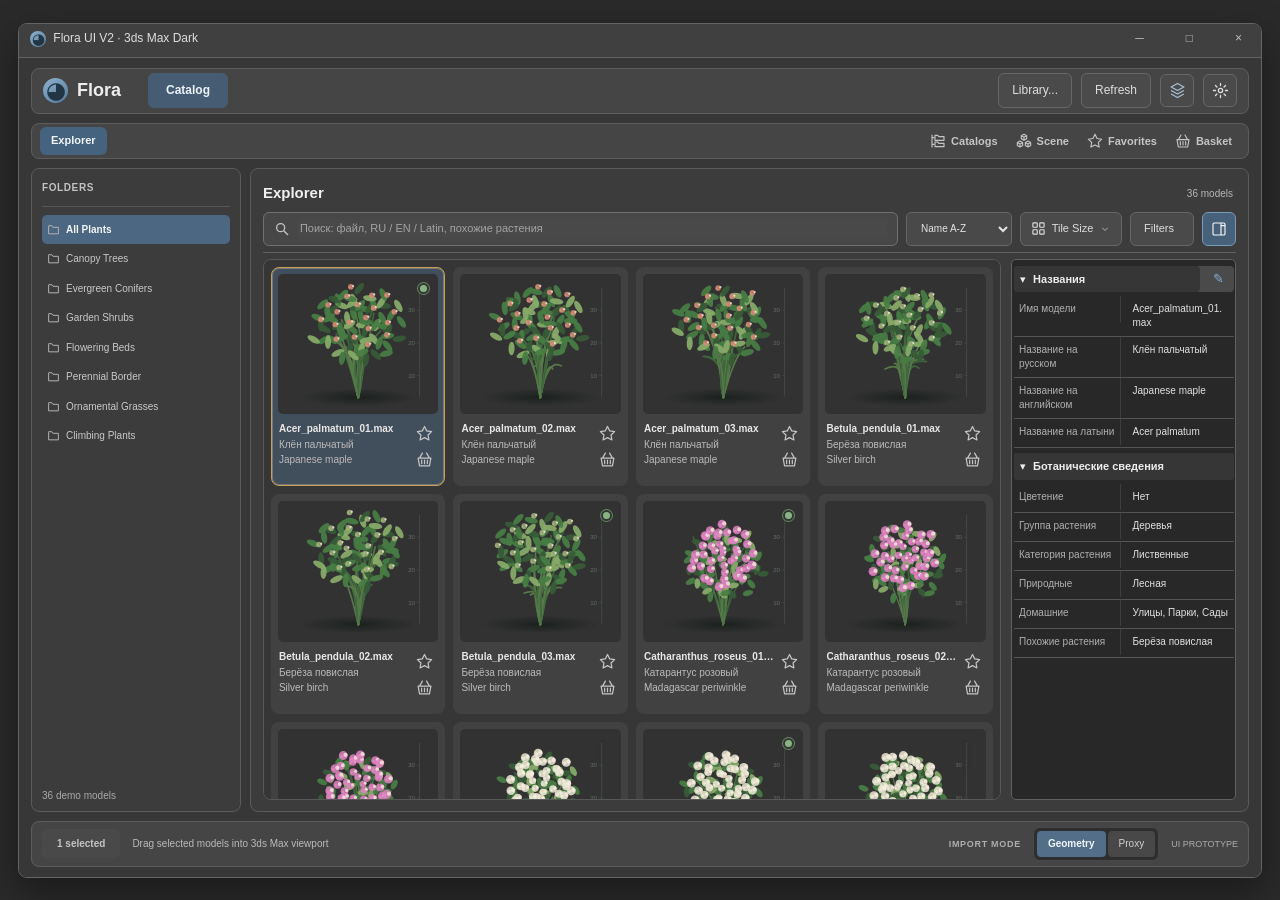
==== flora-ui-max/index.html @ 89c6f870 "fix(ui): publish 3ds Max Dark under cache-safe standalone URL and redirect Warm Gray" ====
<!doctype html>
<html lang="ru">
<head>
  <meta charset="utf-8">
  <meta name="viewport" content="width=device-width, initial-scale=1">
  <title>Flora UI - 3ds Max Dark Theme</title>
  <meta name="description" content="Flora UI 3ds Max inspired dark graphite user interface prototype">
  <style>:root{font-family:Inter,"Segoe UI",Arial,sans-serif;font-synthesis:none;color-scheme:dark;color:#dddddd;background:#2d2d2d;font-size:12px;--bg:#282828;--surface:#2d2d2d;--surface2:#313131;--surface3:#373737;--border:#474747;--border2:#5a5a5a;--text:#e5e5e5;--muted:#a6a6a6;--muted2:#818181;--green:#bababa;--selected:#4d4d4d;--hover:#3c3c3c;--red:#9d9d9d;--amber:#bdbdbd}
*{box-sizing:border-box}html,body{margin:0;min-height:100%;}button,input,select{font:inherit}button{cursor:pointer}button:focus-visible,input:focus-visible,select:focus-visible,a:focus-visible{outline:2px solid #bababa;outline-offset:2px}a{color:inherit;text-decoration:none}[hidden]{display:none!important}
.stage{min-height:100vh;display:flex;align-items:center;justify-content:center;padding:18px;background:#2e2e2e}.desktop-window{width:min(100%,1475px);height:min(93vh,940px);min-height:725px;border:1px solid #414141;border-radius:9px;background:#272727;display:flex;flex-direction:column;overflow:hidden;box-shadow:0 22px 55px #0008}.os-bar{flex:0 0 34px;background:#2f2f2f;padding:7px 11px;color:#e1e1e1;border-bottom:1px solid #3a3a3a;font-size:12px}.logo{height:25px;width:25px;flex:0 0 25px;border-radius:50%;display:grid;place-items:center;background:linear-gradient(150deg,#c8c8c8,#929292);color:#393939;font-weight:900;font-size:23px;line-height:1}.logo-mini{display:inline-grid;width:16px;height:16px;font-size:15px;vertical-align:middle;margin-right:4px}.os-actions{float:right;letter-spacing:8px;color:#d3d3d3}
.application{flex:1;min-height:0;padding:10px 12px;display:flex;flex-direction:column;gap:9px}.top-header,.catalog-nav,.statusbar{border:1px solid var(--border);border-radius:8px;background:#2d2d2d;display:flex;align-items:center}.top-header{height:46px;flex:0 0 46px;padding:6px 11px;gap:9px}.brand-title{font-size:18px;color:#efefef;font-weight:700}.workspace-nav{display:flex;align-items:center;gap:4px;margin-left:18px}.workspace-tab{border:1px solid transparent;color:#a0a0a0;padding:8px 17px;border-radius:6px;background:transparent;font-weight:600}.workspace-tab.active{background:#363636;color:#c2c2c2}.workspace-tab:hover{background:#3e3e3e}.future-dot{display:inline-block;height:5px;width:5px;border-radius:50%;background:#a2a2a2;vertical-align:middle;margin-left:4px}.fill{flex:1}.toolbar-button{border:1px solid var(--border);border-radius:6px;background:#2f2f2f;color:#c1c1c1;padding:8px 13px;display:inline-flex;align-items:center;justify-content:center;gap:6px;white-space:nowrap}.toolbar-button:hover{background:#3c3c3c;color:#e3e3e3}.icon-button{width:34px;height:33px;padding:6px}.manager-link{color:#c3c3c3}.toolbar-button.active{background:#3f3f3f;color:#c6c6c6}.app-version{font-size:10px;color:#8e8e8e;white-space:nowrap;margin-left:2px}
.workspace-container{display:flex;flex:1;flex-direction:column;min-height:0;gap:9px}.catalog-nav{flex:0 0 40px;padding:4px 8px;gap:6px}.catalog-tabs{display:flex;align-items:center;gap:4px;overflow-x:auto}.catalog-tab{border:0;background:transparent;color:#bdbdbd;padding:9px 15px;border-radius:6px;white-space:nowrap}.catalog-tab.active{background:#4d4d4d;color:#d7d7d7;font-weight:700}.catalog-tab:hover{background:#3d3d3d}.catalog-tab .catalog-close{margin-left:9px;color:#939393;font-size:11px}.catalog-body{display:grid;grid-template-columns:198px minmax(0,1fr);gap:9px;min-height:0;flex:1}.sidebar,.library-area{background:#282828;border:1px solid var(--border);border-radius:8px;min-height:0}.sidebar{display:flex;flex-direction:column;padding:13px 10px 10px;overflow:hidden}.sidebar-heading{font-size:10px;letter-spacing:.6px;font-weight:650;color:#b1b1b1;padding:0 0 13px;border-bottom:1px solid #3d3d3d}.sidebar-content{overflow-y:auto;flex:1;min-height:0;padding:8px 0}.sidebar-footer{font-size:10px;color:#8e8e8e;white-space:nowrap;text-overflow:ellipsis;overflow:hidden;padding-top:9px}.tree-item{background:transparent;border:0;width:100%;display:flex;align-items:center;gap:6px;text-align:left;padding:8px 5px;color:#a7a7a7;border-radius:5px;min-width:0}.tree-item .tree-name{min-width:0;overflow:hidden;white-space:nowrap;text-overflow:ellipsis;font-size:10px}.tree-item svg{flex:0 0 13px}.tree-item .twisty{color:#a2a2a2;width:9px;flex-shrink:0}.tree-item.active{background:#4b4b4b;color:#cbcbcb;font-weight:700}.tree-item:hover{background:#3a3a3a}.tree-item.child{padding-left:19px}.tree-item.category{font-size:11px}.tree-item.category.child{padding-left:21px}.sidebar-section-button{width:100%;border:1px solid #4e4e4e;background:#323232;border-radius:5px;color:#c4c4c4;padding:8px 9px;margin:7px 0;text-align:left}.sidebar-section-button:hover{background:#404040}
.library-area{min-width:0;display:flex;flex-direction:column;padding:14px 12px 11px;overflow:hidden;gap:10px}.content-heading{display:flex;align-items:center;justify-content:space-between;gap:15px}.content-heading h1{font-size:18px;color:var(--text);margin:0 0 5px;line-height:1.4}.content-heading p{font-size:10px;color:#949494;margin:0;overflow:hidden;white-space:nowrap;text-overflow:ellipsis}.content-tag{font-size:10px;border:1px solid #535353;color:#b9b9b9;background:#303030;padding:6px 10px;border-radius:5px;white-space:nowrap}
.search-toolbar{display:flex;gap:8px;align-items:center;padding-bottom:10px;border-bottom:1px solid #3d3d3d}.search-holder{background:#313131;border:1px solid #494949;border-radius:6px;display:flex;align-items:center;gap:8px;color:#878787;flex:1;padding:0 10px;min-width:0;height:36px}.search-holder input{background:transparent;border:0;outline:none;color:#dfdfdf;flex:1;width:100%;min-width:0;font-size:11px}.search-holder input::placeholder{color:#828282}select,input[type=number]{border:1px solid #484848;background:#303030;color:#cbcbcb;border-radius:5px;padding:9px 10px;font-size:11px;outline:none}.search-toolbar select{width:130px;flex-shrink:0;height:36px}.model-count{font-size:10px;color:#a1a1a1;white-space:nowrap;padding:0 3px}
.results-shell{display:grid;grid-template-columns:minmax(0,1fr) 171px;gap:10px;min-height:0;flex:1}.model-grid{min-width:0;min-height:0;overflow-y:auto;padding:1px 5px 6px 1px;display:grid;grid-template-columns:repeat(auto-fill,minmax(155px,1fr));align-content:start;grid-auto-rows:max-content;gap:8px}.model-card{display:flex;flex-direction:column;min-width:0;background:#333333;border:1px solid #484848;border-radius:8px;padding:6px;cursor:pointer;user-select:none}.model-card:hover{border-color:#838383;background:#383838}.model-card.selected{background:#404040;border-color:#aaaaaa;box-shadow:inset 0 0 0 1px #777777}.plant-image{width:100%;aspect-ratio:1.14;background:radial-gradient(ellipse at 48% 78%,#3a3a3a,#343434 69%);border-radius:5px;overflow:hidden;display:flex;align-items:center;justify-content:center}.plant-image svg{height:100%;width:100%}.card-caption{display:flex;align-items:center;gap:3px;min-height:33px;padding:5px 1px 0}.card-name{font-size:10px;font-weight:650;color:#e1e1e1;overflow:hidden;text-overflow:ellipsis;white-space:nowrap;flex:1}.star-button{border:0;background:none;color:#a2a2a2;padding:2px 3px;font-size:20px;line-height:1}.star-button:hover,.star-button.active{color:#bcbcbc}
.properties-panel{border-left:1px solid #3e3e3e;padding:0 0 0 1px;min-width:0;overflow:auto}.property-rows{padding:7px}.property-row{display:flex;justify-content:space-between;gap:8px;font-size:10px;padding:7px 3px;border-bottom:1px solid #3d3d3d}.property-row span:first-child{color:#939393}.property-row span:last-child{color:#dcdcdc;text-align:right;overflow-wrap:anywhere}.empty-property{font-size:10px;color:#818181;padding:5px 2px;line-height:1.7}
.statusbar{flex:0 0 41px;padding:5px 10px;gap:12px;font-size:10px;color:#bbbbbb}.selected-pill{background:#494949;color:#c5c5c5;border-radius:6px;font-weight:750;padding:9px 15px;white-space:nowrap}.footer-label{font-size:9px;letter-spacing:.7px;color:#b6b6b6;font-weight:700}.segmented{border:1px solid #484848;border-radius:7px;background:#2e2e2e;display:flex;gap:2px;padding:3px}.segmented button{background:transparent;color:#c4c4c4;border:0;border-radius:4px;padding:6px 11px;font-size:10px}.segmented button.active{background:#4b4b4b;color:#d2d2d2;font-weight:700}.ready{color:#b2b2b2;white-space:nowrap}.live-dot{display:inline-block;width:7px;height:7px;border-radius:50%;background:#b0b0b0;box-shadow:0 0 6px #b2b2b29a;margin-right:5px}
.empty-state{display:grid;place-items:center;color:#9f9f9f;min-height:240px;grid-column:1/-1;font-size:12px;text-align:center;padding:25px}
.primary{border:1px solid #6d6d6d;border-radius:6px;color:#e0e0e0;background:#4a4a4a;font-weight:700;padding:10px 15px}.primary:hover{filter:brightness(1.14)}
.modal-backdrop{position:fixed;inset:0;background:#262626c7;display:grid;place-items:center;z-index:200;padding:15px}.modal{width:min(480px,95vw);max-height:85vh;overflow:auto;background:#282828;border:1px solid #6e6e6e;border-radius:10px;box-shadow:0 22px 55px #000b;padding:19px;color:#dfdfdf}.modal-header{display:flex;justify-content:space-between;align-items:center;border-bottom:1px solid #4f4f4f;padding-bottom:13px}.modal-header h2{margin:0;font-size:17px}.close-button{border:0;color:#e1e1e1;background:transparent;font-size:22px}.modal-body-section{padding:16px 0;border-bottom:1px solid #404040}.modal-body-section h3{margin:0 0 11px;font-size:13px}.modal-body-section p{font-size:11px;color:#ababab;line-height:1.65}.modal-body-section label{display:flex;align-items:center;gap:10px;line-height:1.5}.modal-body-section input[type=checkbox]{accent-color:#b0b0b0}.modal-body-section input:not([type=checkbox]),.modal-body-section select{width:100%;padding:10px;background:#333333}.modal-footer{display:flex;justify-content:flex-end;gap:8px;padding-top:16px}.modal-meta{color:#979797;display:block;margin-top:10px;font-size:10px}.toast{position:fixed;bottom:26px;right:24px;z-index:300;min-width:260px;max-width:420px;padding:12px 18px;color:#e2e2e2;background:#3b3b3b;border:1px solid #8d8d8d;border-radius:8px;box-shadow:0 12px 28px #000a;font-size:12px}
::-webkit-scrollbar{width:8px;height:7px}::-webkit-scrollbar-track{background:#282828}::-webkit-scrollbar-thumb{background:#5c5c5c;border-radius:8px;border:1px solid #3c3c3c}
@media(max-width:1100px){.model-grid{grid-template-columns:repeat(auto-fill,minmax(135px,1fr))}.results-shell{grid-template-columns:minmax(0,1fr) 125px}.catalog-body{grid-template-columns:160px minmax(0,1fr)}.app-version{font-size:9px}}
@media(max-width:790px){.stage{padding:0}.desktop-window{height:100vh;min-height:620px;border-radius:0}.application{padding:7px}.workspace-nav{margin-left:6px}.workspace-tab{padding:7px}.app-version{display:none}.top-header{gap:5px;padding:5px}.toolbar-button{padding:7px}.catalog-body{grid-template-columns:136px minmax(0,1fr);gap:6px}.results-shell{grid-template-columns:1fr}.properties-panel{display:none}.model-grid{grid-template-columns:repeat(auto-fill,minmax(135px,1fr))}.catalog-nav{padding:3px}.library-area{padding:10px}.future-label{white-space:normal}}
@media(max-width:540px){.sidebar{display:none}.catalog-body{grid-template-columns:1fr}.top-header .toolbar-button:not(.icon-button){font-size:0;width:33px;height:33px}.top-header #libraryButton:after{content:'L';font-size:12px}.top-header #refreshButton:after{content:'↻';font-size:15px}.statusbar #statusHint,.footer-label{display:none}.catalog-nav{gap:2px}.catalog-tab{padding:8px}.model-grid{grid-template-columns:repeat(2,minmax(0,1fr))}.model-count{display:none}.search-toolbar select{width:90px}.brand-title{font-size:15px}.workspace-tab{font-size:10px;padding:6px}}


/* Flora Import Basket - same flat surfaces and proportions as the Catalog. */
[hidden]{display:none!important}
.content-actions{display:flex;align-items:center;justify-content:flex-end;gap:8px;flex-wrap:wrap}
.explorer-info-status{font-size:9px;color:#a6a6a6;max-width:180px;overflow:hidden;text-overflow:ellipsis;white-space:nowrap}
.basket-tab-count{display:inline-grid;place-items:center;margin-left:7px;min-width:18px;height:18px;padding:0 4px;border-radius:4px;background:#3d3d3d;color:#bebebe;font-size:10px;font-weight:700}
.catalog-tab.active .basket-tab-count{background:#393939;color:#dddddd}
.model-card{position:relative}
.basket-add-button{position:absolute;top:12px;right:12px;z-index:1;width:27px;height:27px;display:grid;place-items:center;border:1px solid #636363;border-radius:5px;background:#353535;color:#d6d6d6;cursor:pointer;opacity:0;transition:opacity .12s ease,background .12s ease}
.model-card:hover .basket-add-button,.model-card:focus-within .basket-add-button,.basket-add-button.is-added{opacity:1}
.basket-add-button:hover,.basket-add-button:focus-visible{background:#4a4a4a;color:#ececec}
.basket-add-button.is-added{color:#bababa}
.model-grid.list-view .basket-add-button{position:static;order:5;flex:0 0 27px;opacity:1;margin-left:3px}
.plant-context-menu{position:fixed;z-index:240;min-width:192px;padding:4px;border:1px solid #5a5a5a;border-radius:7px;background:#282828;box-shadow:0 8px 20px #0007}
.plant-context-menu button{width:100%;border:0;background:transparent;color:#dcdcdc;text-align:left;padding:10px 12px;border-radius:4px;font-size:11px;cursor:pointer}
.plant-context-menu button:hover{background:#3f3f3f}
.basket-workspace{display:flex;flex:1;flex-direction:column;min-height:0;gap:9px}
.basket-top{display:flex;align-items:center;justify-content:space-between;gap:14px;padding:17px 18px 15px;background:#282828;border:1px solid var(--border);border-radius:8px}
.basket-eyebrow{font-size:9px;letter-spacing:1.1px;color:#9f9f9f;margin-bottom:7px}
.basket-top h1{font-size:19px;font-weight:700;color:#e1e1e1;margin:0 0 5px}
.basket-heading-count{font-size:11px;font-weight:500;color:#a5a5a5;margin-left:9px}
.basket-top p{font-size:11px;color:#9e9e9e;margin:0;line-height:1.5}
.basket-toolbar{display:flex;align-items:center;justify-content:space-between;gap:15px;background:#282828;border:1px solid var(--border);border-radius:8px;padding:11px 15px}
.basket-toolbar-info{display:flex;flex-direction:column;gap:3px}
.basket-toolbar-info strong{font-weight:650;font-size:12px;color:#dcdcdc}
.basket-toolbar-info span{font-size:10px;color:#9f9f9f}
.basket-size-control{display:flex;align-items:center;gap:11px;font-size:11px;color:#bbbbbb;white-space:nowrap}
.basket-size-control input[type=range]{width:130px;accent-color:#adadad;cursor:pointer}
.basket-size-control output{font-size:10px;color:#b3b3b3;min-width:39px;text-align:right}
.basket-grid{--basket-card-size:176px;flex:1;min-height:0;overflow:auto;align-content:start;display:grid;grid-template-columns:repeat(auto-fill,minmax(min(100%,var(--basket-card-size)),1fr));grid-auto-rows:max-content;gap:10px;padding:12px;background:#282828;border:1px solid var(--border);border-radius:8px}
.basket-card{min-width:0;background:#333333;border:1px solid #484848;border-radius:8px;padding:7px}
.basket-card:hover{border-color:#7e7e7e}
.basket-preview{position:relative;aspect-ratio:1.14;display:flex;align-items:center;justify-content:center;overflow:hidden;border-radius:5px;background:radial-gradient(ellipse at 48% 78%,#3a3a3a,#343434 69%)}
.basket-preview svg{width:100%;height:100%}
.basket-check{position:absolute;top:7px;left:7px;display:flex;align-items:center;gap:4px;background:#2d2d2ded;border:1px solid #565656;border-radius:5px;padding:5px 6px;color:#e3e3e3;font-size:10px;cursor:pointer}
.basket-check input{width:14px;height:14px;margin:0;accent-color:#adadad}
.basket-remove{position:absolute;top:7px;right:7px;border:1px solid #5a5a5a;width:25px;height:25px;background:#2d2d2de8;border-radius:5px;color:#bfbfbf;font-size:20px;line-height:18px;cursor:pointer}
.basket-remove:hover{background:#444444;color:#d9d9d9;border-color:#6d6d6d}
.basket-card-title{padding:8px 2px 0;color:#e0e0e0;font-weight:650;font-size:10px;white-space:nowrap;overflow:hidden;text-overflow:ellipsis}
.basket-card-description{padding:4px 2px 3px;color:#a0a0a0;font-size:10px;white-space:nowrap;overflow:hidden;text-overflow:ellipsis}
.basket-empty{grid-column:1/-1;justify-self:center;align-self:center;max-width:390px;text-align:center;color:#a5a5a5;padding:40px 12px}
.basket-empty strong{font-size:16px;color:#d4d4d4}
.basket-empty p{font-size:11px;line-height:1.7}
.basket-footer{padding:8px 11px;min-height:49px;gap:10px}
.basket-footer-hint{font-size:10px;color:#a2a2a2}
.basket-demo-label{font-size:9px;color:#949494;letter-spacing:.5px}
button:disabled{opacity:.43;cursor:not-allowed}
@media(max-width:790px){
 .basket-top{padding:13px}
 .basket-toolbar{flex-wrap:wrap}
 .basket-grid{grid-template-columns:repeat(auto-fill,minmax(min(100%,var(--basket-card-size)),1fr))}
 .basket-footer-hint{display:none}
}
@media(max-width:540px){
 .basket-size-control{width:100%;justify-content:space-between}
 .basket-size-control input[type=range]{width:95px}
 .basket-top h1{font-size:16px}
 .basket-demo-label{display:none}
 .content-actions{gap:4px}
 #explorerInfoButton{font-size:10px;padding:7px}
}


/* Flora UI v2 – new capabilities, original dark flat design language preserved. */
.catalog-nav{overflow:visible;position:relative;z-index:22}
.catalog-tabs{min-width:0;flex:0 1 auto}
.catalogs-dropdown{position:relative;flex:0 0 auto}
.catalogs-trigger{display:flex;align-items:center;gap:7px;border:1px solid transparent}
.catalogs-trigger.active{color:#cdcdcd;background:#4d4d4d}
.catalog-selected-name{font-size:9px;font-weight:500;color:#cdcdcd;max-width:115px;overflow:hidden;text-overflow:ellipsis;white-space:nowrap}
.catalogs-menu{position:absolute;top:calc(100% + 7px);left:0;width:232px;z-index:60;padding:5px;background:#282828;border:1px solid #4f4f4f;border-radius:8px;box-shadow:0 10px 24px #0008;max-height:min(390px,64vh);overflow-y:auto}
.catalog-menu-heading{font-size:9px;letter-spacing:.9px;color:#9e9e9e;padding:11px 10px 9px}
.catalog-menu-item,.catalog-menu-add{display:flex;align-items:center;gap:9px;width:100%;padding:10px 11px;border:0;border-radius:5px;background:transparent;color:#c6c6c6;text-align:left;font-size:11px}
.catalog-menu-item:hover,.catalog-menu-add:hover{background:#3c3c3c}
.catalog-menu-item.active{background:#474747;color:#dadada}
.catalog-menu-dot{width:8px;height:8px;border-radius:50%;background:#7a7a7a;border:1px solid #a9a9a9}
.catalog-menu-item.active .catalog-menu-dot{background:#bcbcbc}
.catalog-menu-divider{height:1px;background:#464646;margin:5px 4px}
.catalog-menu-add{color:#c9c9c9;font-weight:650}
.catalog-tabs::-webkit-scrollbar{height:3px}
.theme-section{font-weight:650;color:#c0c0c0}
.theme-composition{padding-left:24px;color:#b4b4b4;min-height:30px}
.theme-composition-mark{color:#a0a0a0;font-size:13px;width:13px}
.theme-composition.active{color:#dddddd}
.role-heading{grid-column:1/-1;display:flex;align-items:center;gap:12px;font-size:10px;font-weight:700;letter-spacing:1px;color:#c4c4c4;border-bottom:1px solid #464646;padding:12px 2px 9px;margin-top:7px}
.role-heading:first-child{margin-top:0}
.role-heading span{font-size:10px;font-weight:450;letter-spacing:0;color:#8e8e8e}
.content-heading>div:first-child{flex:1;min-width:0}
.content-heading h1{white-space:normal;overflow-wrap:anywhere}
.content-heading p{white-space:nowrap;max-width:100%}
.content-actions{flex:0 0 auto;max-width:54%;min-width:0}

/* FloraAtlas filters: compact, width-responsive layout and independent vertical scroll. */
.filter-trigger{font-size:11px}
#filterCount{color:#cdcdcd;font-weight:700}
.filter-panel{container-type:inline-size;display:flex;flex-direction:column;flex:0 1 auto;min-height:0;max-height:var(--filter-max-height,320px);overflow:hidden;border:1px solid #4b4b4b;background:#2d2d2d;border-radius:7px;padding:9px 10px 7px}
.filter-header{display:flex;flex:0 0 auto;align-items:center;gap:8px;min-height:28px;padding:0 0 7px}
.filter-header strong{font-size:11px;color:#e4e4e4}
.filter-header button{padding:5px 9px;font-size:10px}
.filter-active-count{background:#494949;color:#cccccc;padding:3px 7px;border-radius:20px;font-size:10px;font-weight:700}
.filter-scroll{overflow-x:hidden;overflow-y:auto;overscroll-behavior:contain;scrollbar-gutter:stable;min-height:0;flex:1;outline-offset:-2px}
.filter-content{max-width:860px;padding:2px 6px 5px 0}
.filter-controls{display:grid;grid-template-columns:repeat(4,minmax(0,190px));gap:10px;margin-bottom:11px;max-width:820px}
.filter-controls label,.filter-height,.filter-flowering,.filter-environment-controls label{display:flex;flex-direction:column;gap:5px;min-width:0;color:#bdbdbd;font-size:10px}
.filter-controls select,.filter-controls input,.filter-environment-controls select{height:30px;min-width:0;width:100%;padding:5px 7px;background:#2e2e2e;border:1px solid #484848;color:#d9d9d9;border-radius:5px;font-size:10px}
.filter-controls input:disabled{opacity:.5;cursor:not-allowed}
.filter-flowering{border:0;padding:0;margin:0;min-inline-size:0}
.filter-flowering legend{margin:0 0 5px;padding:0;color:#bdbdbd;font-size:10px}
.filter-segments{display:flex;align-items:stretch;min-width:0;width:100%;background:#282828;border:1px solid #4a4a4a;border-radius:5px;padding:2px;gap:2px;height:30px}
.filter-segments button{flex:1;min-width:0;padding:3px 4px;border:1px solid transparent;background:transparent;color:#c7c7c7;border-radius:4px;font-size:10px}
.filter-segments button.active{border-color:#9c9c9c;background:#444444;color:#d3d3d3}
.filter-field-label{min-height:12px}
.filter-field-label small{font-size:9px;color:#979797;font-weight:400;margin-left:4px}
.filter-height-fields{display:flex;gap:5px;min-width:0}
.filter-height-fields input{width:50%}
.filter-environment{border-top:1px solid #484848;padding-top:11px}
.filter-section-heading{display:flex;align-items:center;gap:9px;margin-bottom:9px;color:#dddddd;font-size:11px}
.filter-environment-controls{display:grid;grid-template-columns:repeat(2,minmax(0,195px));gap:10px;max-width:400px}
.filter-controls select:disabled,.filter-environment-controls select:disabled{opacity:.48;cursor:not-allowed;background:#282828;color:#979797}
@container (max-width:840px){.filter-controls{grid-template-columns:repeat(2,minmax(0,195px))}}
@container (max-width:470px){.filter-controls,.filter-environment-controls{grid-template-columns:minmax(0,1fr)}.filter-content{max-width:100%}}

/* Adjustable Properties without adding material depth to buttons. */
.results-shell{grid-template-columns:minmax(0,1fr) var(--properties-width,240px);min-width:0}
.properties-panel{position:relative;min-width:170px;display:flex;flex-direction:column;overflow:hidden}
.properties-resize{position:absolute;z-index:9;width:10px;left:0;top:0;bottom:0;cursor:col-resize;touch-action:none;transform:translateX(-4px)}
.properties-resize:hover,.properties-resize:focus-visible{background:#9b9b9b44;outline:none}
.property-rows{overflow:auto;min-height:0;flex:1;padding:0 7px 9px}
.property-group{margin-bottom:7px}
.property-group-title{display:flex;align-items:center;gap:7px;width:100%;text-align:left;border:0;background:#363636;color:#cacaca;font-weight:700;font-size:10px;border-radius:4px;padding:9px 6px;margin-bottom:4px}
.property-group-title:hover{background:#3e3e3e}
.property-row{display:grid;grid-template-columns:minmax(0,41%) minmax(0,1fr);gap:6px;align-items:start;line-height:1.5;padding:7px 5px;min-height:26px}
.property-row>span{overflow-wrap:anywhere;white-space:normal;min-width:0}
.property-row>span:first-child{color:#989898}
.property-row>span:last-child{color:#cccccc;text-align:left}
.property-missing{font-style:normal;color:#898989}
.property-tags{display:flex;flex-wrap:wrap;gap:4px}
.property-tag{padding:3px 5px;border:1px solid #545454;color:#c5c5c5;background:#363636;border-radius:4px;font-size:9px;max-width:100%;overflow-wrap:anywhere}
.property-special{padding:7px 4px}
.property-special-name{font-size:10px;color:#c3c3c3;font-weight:650;margin:0 0 8px}
.similar-plant-block{display:flex;flex-direction:column;gap:6px}
.similar-plant-item{width:100%;background:#333333;border:1px solid #4d4d4d;display:flex;align-items:center;text-align:left;border-radius:5px;color:#cdcdcd;gap:8px;padding:5px;font-size:10px;min-width:0}
.similar-plant-item:hover{background:#404040}
.similar-plant-item svg{width:34px;height:35px;flex:0 0 34px;border-radius:4px;background:#373737}
.similar-plant-item span{overflow-wrap:anywhere;min-width:0}
.property-hint{font-size:9px;color:#919191;line-height:1.5;margin:7px 4px 11px}
.composition-properties .property-group-title{cursor:default}
@media(max-width:1100px){.results-shell{grid-template-columns:minmax(0,1fr) min(27%,var(--properties-width,240px))}}
@media(max-width:790px){
 .results-shell{grid-template-columns:1fr;grid-template-rows:minmax(200px,1fr) minmax(170px,220px)}
 .properties-panel{display:flex!important;min-width:0}
 .properties-resize{display:none}
 .model-grid{min-height:0}
 
 .catalog-selected-name{max-width:70px}
 .catalogs-menu{left:auto;right:0}
}
@media(max-width:540px){
 .catalog-tabs{gap:0}
 .catalog-tab{padding:7px 9px;font-size:10px}
 .catalogs-trigger{font-size:10px;gap:4px}
 .catalog-selected-name{display:none}
 
 
 
 .search-toolbar{flex-wrap:wrap}
 .search-holder{min-width:145px}
 
 .content-heading{align-items:flex-start;flex-wrap:wrap}
 .content-actions{max-width:100%}
}

.composition-intro{font-size:10px;color:#afafaf;background:#2f2f2f;border:1px solid #484848;border-radius:6px;padding:8px 10px;line-height:1.5}
.composition-intro strong{color:#d2d2d2}
.composition-intro span{color:#9a9a9a}

.description-status{border:1px solid #545454;color:#cacaca;background:#353535;border-radius:5px;font-size:9px;line-height:1.4;padding:7px;margin:6px 0 11px}
.description-status.missing{border-color:#4c4c4c;color:#afafaf;background:#303030}


/* Installed Flora 1.0.0.26 visual proportions (prototype only). */
.desktop-window{width:min(100%,1680px);height:min(95vh,1000px);min-height:400px}
.top-header .app-version{display:none}
.catalog-body{grid-template-columns:clamp(180px,16.4vw,235px) minmax(0,1fr)}
.library-area{padding:11px 10px 9px;gap:7px}
.content-heading h1{font-size:16px;margin:0 0 4px}
.content-actions{display:flex;align-items:center;gap:7px}
.model-count{font-size:10px;color:#9d9d9d;white-space:nowrap}
.search-toolbar{padding-bottom:2px;gap:6px}
.search-holder,.search-toolbar select{height:32px}
.search-toolbar select{width:106px}
.model-grid{grid-template-columns:repeat(auto-fill,minmax(min(100%,215px),1fr));gap:6px}
.results-shell{grid-template-columns:minmax(0,1fr) var(--properties-width,225px);gap:7px}
.properties-panel{border:1px solid #484848;border-radius:5px;background:#282828;min-width:170px}
.property-rows{padding:0 1px 8px}
.property-group{margin-bottom:5px}
.property-group-title{padding:6px;color:#d1d1d1}
.property-row{display:grid;grid-template-columns:minmax(0,49%) minmax(0,51%);gap:0;border-bottom:1px solid #3e3e3e;padding:0;min-height:29px}
.property-row>span{padding:6px 5px;font-size:10px;line-height:1.35}
.property-row>span:first-child{border-right:1px solid #3e3e3e;color:#9f9f9f}
.property-row>span:last-child{color:#dcdcdc}
.property-row .property-tags{gap:3px}
.property-tag{border:0;background:transparent;font-size:10px;color:#dcdcdc;padding:0}
.similar-plain{font-size:10px;color:#dadada;line-height:1.4;overflow-wrap:anywhere}
.library-area.properties-hidden .results-shell{grid-template-columns:minmax(0,1fr)}
.library-area.properties-hidden .properties-panel{display:none}
@media (max-height:620px){.application{gap:5px}.top-header{height:38px;flex-basis:38px}.catalog-nav{flex-basis:34px}.library-area{gap:5px}.catalog-body{gap:6px}.statusbar{flex-basis:34px}}
@media(max-width:790px){.results-shell{grid-template-columns:minmax(0,1fr) var(--properties-width,225px);grid-template-rows:minmax(0,1fr)}}
@media(max-width:540px){.catalog-body{grid-template-columns:1fr}.sidebar{display:none}.results-shell{grid-template-columns:minmax(0,1fr) 170px}.model-grid{grid-template-columns:repeat(auto-fill,minmax(min(100%,165px),1fr))}}

/* Flora UI V2: shared card scale, nine-column Table View and fixed Properties. */
.tile-size-control{display:flex;align-items:center;gap:6px;white-space:nowrap;color:#b5b5b5;font-size:10px;min-width:150px}
.tile-size-control input[type=range]{width:83px;min-width:42px;accent-color:#bababa;cursor:pointer}
.tile-size-control output{min-width:36px;font-size:10px;text-align:right;color:#cecece}
.model-grid{grid-template-columns:repeat(auto-fill,minmax(176px,1fr));gap:6px;overflow:auto;align-content:start}
.model-card{min-width:0;align-self:start}
.card-caption{min-height:29px}
.card-secondary{display:block;max-width:100%;padding:1px 2px 3px;color:#a8a8a8;font-size:10px;line-height:1.3;white-space:nowrap;overflow:hidden;text-overflow:ellipsis}
.model-grid.table-mode{display:block;overflow:auto;padding:0;background:#282828;border:1px solid #484848;border-radius:5px}
.flora-table{table-layout:fixed;border-collapse:collapse;font-size:10px;min-width:100%;color:#dadada}
.flora-table th,.flora-table td{position:relative;border-bottom:1px solid #414141;border-right:1px solid #3c3c3c;padding:8px 9px;text-align:left;overflow:hidden;text-overflow:ellipsis;white-space:nowrap}
.flora-table th{position:sticky;top:0;z-index:3;background:#343434;color:#c3c3c3;padding:0}
.flora-table th>button{display:block;width:100%;min-height:33px;padding:8px 12px 8px 8px;text-align:left;color:inherit;border:0;background:transparent;cursor:pointer;white-space:nowrap;overflow:hidden;text-overflow:ellipsis}
.flora-table th>button:hover{background:#3d3d3d}
.flora-table tbody tr{cursor:pointer}
.flora-table tbody tr:hover{background:#373737}
.flora-table tbody tr.selected{background:#484848;outline:1px solid #9a9a9a;outline-offset:-1px}
.flora-table td:first-child{color:#e3e3e3;font-weight:650}
.flora-table td .table-cell-value{display:block;overflow:hidden;text-overflow:ellipsis;white-space:nowrap}
.flora-table td:first-child .table-cell-value{padding-right:47px}
.table-actions{position:absolute;right:4px;top:2px;display:flex;align-items:center;gap:2px}
.table-actions button{border:0;background:transparent;color:#c3c3c3;font-size:14px;padding:5px;line-height:1}
.table-actions button:hover{color:#dedede}
.table-resize{position:absolute;right:0;top:0;bottom:0;width:7px;cursor:col-resize;touch-action:none}
.table-resize:hover{background:#929292a0}
.properties-panel .property-rows{padding-top:6px}
.settings-actions{display:flex;flex-wrap:wrap;gap:7px}
.settings-actions .toolbar-button{font-size:10px;padding:7px}
.danger-button{border-color:#696969;color:#cecece}
.font-settings{margin-top:10px;color:#b3b3b3}
.basket-grid.basket-table-view{display:block;overflow:auto}
.basket-table{width:max-content}
.basket-table td label{display:flex;align-items:center;gap:7px;min-width:0}
.basket-table td label span{min-width:0;overflow:hidden;text-overflow:ellipsis}
.basket-table input{accent-color:#bababa}
.basket-remove-table{border:0;background:transparent;color:#bebebe;padding:1px 5px}
@media(max-width:1000px){.search-toolbar{flex-wrap:wrap}.tile-size-control{order:2;flex:1 1 135px}.search-holder{flex:2 1 220px}}
@media(max-width:600px){.tile-size-control{min-width:0;flex:1 1 130px}.model-grid:not(.table-mode){padding-right:3px}.flora-table{font-size:10px}}


/* Flora UI V2 | 20.10.2026 - flat, responsive workspace. */
.catalog-actions{display:flex;align-items:center;gap:5px;flex:0 0 auto}
.catalog-actions .catalog-tab.icon-nav{height:32px;width:36px;padding:6px;display:inline-flex;align-items:center;justify-content:center;position:relative;border:1px solid transparent;border-radius:6px}
.icon-nav svg{width:17px;height:17px;fill:none;stroke:currentColor;stroke-width:1.8;stroke-linecap:round;stroke-linejoin:round;flex-shrink:0}
.icon-nav:hover,.icon-nav:focus-visible{background:var(--hover)}
.icon-nav.active{background:var(--selected);border-color:var(--border2);color:var(--green)}
.icon-count{position:absolute;right:-4px;top:-4px;min-width:15px;height:15px;line-height:15px;background:var(--selected);border:1px solid var(--border2);font-size:9px;text-align:center;border-radius:8px}
.catalog-nav{min-width:0}.catalog-tabs{overflow:visible;flex:0 0 auto}
.catalog-nav .fill{min-width:4px}
.catalogs-trigger{gap:0}.catalogs-menu{right:0;left:auto;min-width:215px}
.filter-panel{background:#333333;width:100%;max-width:none;min-width:0}
.filter-content{width:100%;max-width:none;min-width:0}
.filter-controls{grid-template-columns:repeat(4,minmax(0,1fr));max-width:none}
.filter-environment-controls{max-width:none}
.search-holder{min-width:0;flex:1 1 auto}
.results-shell{min-width:0}
.model-grid{border:1px solid var(--border);border-radius:8px;background:var(--surface);padding:7px;min-width:0}
.model-card{border:1px solid transparent}
.model-card.selected{border-color:var(--green)}
.plant-image,.basket-preview{background:#343434}
.model-grid.table-mode{padding:0}
.scene-sidebar-note{padding:11px;color:var(--muted);line-height:1.6}
.scene-sidebar-note strong{color:var(--text);font-size:12px}.scene-sidebar-note p{margin:9px 0}
.scene-node-count{color:var(--green);font-size:10px;padding:4px 2px}
.missing-preview{color:var(--muted);font-size:11px;border:1px dashed var(--border2);padding:22px 10px;border-radius:6px}
.property-heading{display:flex;align-items:center;gap:3px;background:#363636;border-radius:4px;margin-bottom:4px}
.property-heading .property-group-title{margin:0;flex:1;min-width:0}
.property-edit-actions{display:flex;align-items:center;gap:2px;padding:0 4px}
.property-edit-actions button{border:1px solid transparent;background:transparent;color:var(--green);font-size:13px;border-radius:4px;width:23px;height:23px;padding:0}
.property-edit-actions button:hover{border-color:var(--border2);background:var(--selected)}
.property-edit-field{min-width:0;width:100%;border:1px solid var(--border2);background:#2e2e2e;color:var(--text);border-radius:4px;padding:5px;font-size:10px}
.property-row:has(.property-edit-field){align-items:center}
.property-row:has(.property-edit-field)>span:first-child{flex:0 0 42%}
.property-row .property-edit-field{flex:1}
.prototype-note{font-size:9px;color:var(--muted);white-space:nowrap}
#basketProxyControls{flex-shrink:0}
.modal-body-section input:not([type="checkbox"]){max-width:100%;background:#2e2e2e;border:1px solid var(--border2);color:var(--text);border-radius:5px;padding:7px}
@container (max-width:660px){.filter-controls{grid-template-columns:repeat(2,minmax(0,1fr))}}
@container (max-width:360px){.filter-controls{grid-template-columns:minmax(0,1fr)}.filter-environment-controls{grid-template-columns:minmax(0,1fr)}}
@media(max-width:540px){.catalog-actions{gap:2px}.catalog-actions .catalog-tab.icon-nav{width:31px;height:31px}.catalog-tabs .catalog-tab{padding:8px 11px}.prototype-note{display:none}.basket-footer .footer-label{display:none}}


/* Flora UI V2 approved corrections | pass 2 */
/* Consistent navigation and spacing without changing the dark-green palette. */
:root{font-family:Inter,"Segoe UI",Arial,sans-serif}
button,input,select,textarea{font-family:inherit}
button,select,input{line-height:1.35}
.catalog-nav{flex:0 0 62px;min-height:62px;padding:5px 10px;gap:8px;align-items:center}
.catalog-tabs{align-items:center;flex:0 0 auto;overflow:visible}
.catalog-tabs .catalog-tab{min-height:32px;padding:7px 14px;font-size:11px;font-weight:650;line-height:1.2}
.catalog-actions{display:flex;align-items:center;justify-content:flex-end;gap:5px;min-width:0;flex:0 0 auto}
.catalogs-dropdown{flex:0 0 auto;position:relative}
.catalog-actions .catalog-tab.icon-nav{display:flex;flex-direction:column;align-items:center;justify-content:center;gap:3px;width:69px;height:52px;padding:5px 4px 4px;border-radius:6px;font-size:10px;font-weight:550;line-height:1.1;text-align:center;color:#c5c5c5;border:1px solid transparent;white-space:nowrap}
.catalog-actions .catalog-tab.icon-nav svg{width:21px;height:21px;fill:none;stroke:currentColor;stroke-width:1.7;stroke-linecap:round;stroke-linejoin:round;flex:none}
.catalog-actions .catalog-tab.icon-nav .nav-label{display:block;font-size:10px;line-height:12px;font-weight:550;letter-spacing:0}
.catalog-actions .catalog-tab.icon-nav:hover{background:var(--hover);color:var(--text)}
.catalog-actions .catalog-tab.icon-nav.active{background:var(--selected);border-color:var(--border2);color:#dddddd}
.catalog-actions .icon-count{right:1px;top:1px;font-weight:700}
.catalogs-menu{left:auto;right:0;top:calc(100% + 5px)}
/* Search and results separation. */
.library-area{padding:12px 12px 11px;gap:10px;min-width:0}
.content-heading{gap:12px;min-height:37px;align-items:center}
.content-heading h1{font-size:15px;line-height:1.3;margin:0 0 5px;font-weight:680}
.content-heading p{font-size:10px;line-height:1.4}
.content-actions{gap:8px}
.search-toolbar{display:flex;align-items:center;gap:8px;flex-wrap:wrap;padding:0 0 13px;margin:0 0 2px;border-bottom:1px solid var(--border);min-width:0}
.search-holder{height:34px;min-width:130px;flex:1 1 230px;padding:0 10px;gap:8px}
.search-holder input{font-size:11px}
.search-toolbar select{height:34px;flex:0 0 106px;font-size:10px}
.search-toolbar .toolbar-button{height:34px;flex-shrink:0;font-size:11px}
.search-toolbar .icon-button{min-width:34px}
/* Exactly one popup slider (two triggers never visible together). */
.tile-trigger{display:inline-flex;align-items:center;justify-content:center;gap:6px;min-width:102px;padding:5px 9px;white-space:nowrap;font-size:10px}
.tile-trigger svg{width:15px;height:15px;fill:none;stroke:currentColor;stroke-width:1.8;stroke-linecap:round;stroke-linejoin:round;flex:none}
.tile-trigger svg:last-child{width:12px;height:12px;opacity:.8}
.tile-trigger[aria-expanded="true"]{border-color:var(--green);background:var(--selected);color:var(--text)}
.tile-size-popover{position:fixed;left:0;top:0;z-index:310;width:232px;padding:13px 14px 11px;border:1px solid var(--border2);border-radius:8px;background:#333333;box-shadow:0 10px 25px #0008}
.tile-popover-heading{display:flex;align-items:center;justify-content:space-between;gap:8px;font-size:11px;color:var(--text);font-weight:650}
.tile-popover-heading output{color:var(--green);font-variant-numeric:tabular-nums;white-space:nowrap}
.tile-size-popover input[type=range]{display:block;width:100%;margin:12px 0 8px;accent-color:var(--green);cursor:pointer}
.tile-popover-hint{font-size:10px;line-height:1.4;color:var(--muted)}
/* Card actions below preview; scene presence in previous + location only. */
.filter-panel{margin:0 0 2px;padding:10px 11px 8px}
.results-shell{gap:10px;min-height:0}
.model-grid{padding:7px;gap:8px}
.model-card{min-width:0;padding:6px;overflow:hidden}
.model-card .plant-image{position:relative;overflow:hidden}
.scene-presence-dot{position:absolute;top:9px;right:9px;display:block;width:11px;height:11px;border:2px solid #363636;border-radius:50%;background:#adadad;box-shadow:0 0 0 1px #898989}
.card-details{display:grid;grid-template-columns:minmax(0,1fr) 25px;gap:4px;padding:7px 1px 1px;min-height:65px}
.card-copy{display:flex;flex-direction:column;min-width:0;min-height:0;gap:1px}
.card-copy .card-name{display:block;flex:none;font-size:10px;font-weight:680;line-height:16px;max-width:100%;white-space:nowrap;overflow:hidden;text-overflow:ellipsis}
.card-copy .card-secondary{display:block;min-height:14px;padding:0;color:#acacac;font-size:10px;font-weight:400;line-height:14px;white-space:nowrap;overflow:hidden;text-overflow:ellipsis}
.card-actions{display:flex;flex-direction:column;align-items:center;justify-content:flex-start;gap:1px;min-width:25px}
.card-actions button{display:flex;align-items:center;justify-content:center;width:25px;height:25px;padding:3px;border:0;border-radius:4px;background:transparent;color:#aeaeae;line-height:1;cursor:pointer}
.card-actions button svg{width:17px;height:17px;fill:none;stroke:currentColor;stroke-width:1.7;stroke-linecap:round;stroke-linejoin:round;pointer-events:none}
.card-actions .star-button.active{color:#b8b8b8}
.card-actions .card-basket-button.is-added{color:#b8b8b8}
.card-actions button:hover,.card-actions button:focus-visible{color:#e4e4e4;background:var(--hover)}
.scene-node-count{font-size:10px;line-height:14px;padding:0;white-space:nowrap;overflow:hidden;text-overflow:ellipsis}
.property-heading .property-group-title{font-size:11px;line-height:1.35}
.property-row{font-size:10px;line-height:1.4;gap:7px}
.property-row>span{line-height:1.4}
.basket-workspace{gap:11px}
.basket-toolbar{padding:11px 13px;min-height:56px;gap:12px}
.basket-toolbar-info{gap:4px}
.basket-toolbar .tile-trigger{height:34px;min-height:34px}
.basket-grid{gap:9px}
.basket-card-title{font-size:10px;line-height:1.45}
.model-grid.table-mode{padding:0}
@media(max-width:970px){.search-toolbar{gap:7px}.search-holder{flex:1 1 100%;min-width:0}.search-toolbar select{flex:1 1 120px}.catalog-actions .catalog-tab.icon-nav{width:64px}}
@media(max-width:600px){.catalog-nav{padding:5px 6px;gap:3px;flex-basis:59px;min-height:59px}.catalog-tabs .catalog-tab{padding:7px 10px;font-size:10px}.catalog-actions{gap:2px}.catalog-actions .catalog-tab.icon-nav{width:52px;height:48px;gap:1px;padding:5px 2px 3px}.catalog-actions .catalog-tab.icon-nav svg{width:19px;height:19px}.catalog-actions .catalog-tab.icon-nav .nav-label{font-size:9px;line-height:12px}.library-area{padding:10px;gap:9px}.search-toolbar{padding-bottom:12px}.search-holder{flex-basis:100%}.search-toolbar select{width:auto;flex:1 1 106px}.tile-trigger{min-width:90px;padding:5px 7px}}
@media(max-width:370px){.catalog-actions .catalog-tab.icon-nav{width:45px}.catalog-actions .catalog-tab.icon-nav .nav-label{font-size:8.5px}.catalog-tabs .catalog-tab{padding:7px 7px}.tile-trigger span{display:none}.tile-trigger{min-width:54px}}
@media(max-height:620px){.catalog-nav{flex-basis:56px;min-height:56px}.catalog-actions .catalog-tab.icon-nav{height:46px}.library-area{gap:8px}}


/* Compact Explorer, 36-model neutral demo library, Oct 20 2026. */
.catalog-nav{height:48px;flex:0 0 48px;min-height:48px;padding:3px 9px;align-items:center}
.catalog-actions .catalog-tab.icon-nav{height:40px;width:60px;gap:0;padding:2px 3px 1px;justify-content:center}
.catalog-actions .catalog-tab.icon-nav svg{width:18px;height:18px}
.catalog-actions .catalog-tab.icon-nav .nav-label{font-size:9px;line-height:12px;font-weight:550}
.catalog-actions .icon-count{right:0;top:0}
.catalog-tabs .catalog-tab{min-height:30px;padding:6px 12px}
.library-area{gap:6px}
.content-heading{min-height:25px;gap:8px}
.content-heading h1{font-size:15px;line-height:1.25;margin:0}
.content-heading p[hidden]{display:none!important}
.search-toolbar{padding-bottom:6px;margin-bottom:0}
.results-shell{gap:10px}
@media(max-width:600px){
.catalog-nav{height:46px;flex-basis:46px;min-height:46px;padding:3px 6px}
.catalog-actions .catalog-tab.icon-nav{height:38px;width:50px;gap:0}
.catalog-actions .catalog-tab.icon-nav svg{width:17px;height:17px}
.catalog-actions .catalog-tab.icon-nav .nav-label{font-size:8.5px;line-height:11px}
.library-area{gap:5px}.search-toolbar{padding-bottom:5px}
}
@media(max-width:370px){.catalog-actions .catalog-tab.icon-nav{width:44px}}
@media(max-height:620px){.catalog-nav{height:46px;flex-basis:46px;min-height:46px}.catalog-actions .catalog-tab.icon-nav{height:38px}}


/* Flora compact inline navigation - Oct 20 2026.
   One row: icon LEFT, label RIGHT, matching the original Favorites button. */
.catalog-nav{height:36px;flex:0 0 36px;min-height:36px;padding:3px 8px;gap:5px}
.catalog-nav .fill{min-width:0}
.catalog-actions{display:flex;align-items:center;gap:2px}
.catalog-actions .catalog-tab.icon-nav{
 display:inline-flex;flex-direction:row;align-items:center;justify-content:center;
 width:auto;min-width:0;height:28px;padding:4px 7px;gap:5px;
 border-radius:5px;font-size:11px;line-height:16px;white-space:nowrap;
}
.catalog-actions .catalog-tab.icon-nav svg{width:16px;height:16px;flex:0 0 16px}
.catalog-actions .catalog-tab.icon-nav .nav-label{
 display:inline-block;font-size:11px;font-weight:550;line-height:16px;white-space:nowrap;
}
.catalog-tabs .catalog-tab{min-height:28px;padding:5px 11px}
.catalog-actions .icon-count{top:-3px;right:-3px}
@media(max-width:600px){
 .catalog-nav{height:34px;flex-basis:34px;min-height:34px;padding:3px 5px;gap:2px}
 .catalog-actions{gap:1px}
 .catalog-actions .catalog-tab.icon-nav{height:26px;width:auto;padding:3px 5px;gap:3px;flex-direction:row}
 .catalog-actions .catalog-tab.icon-nav svg{width:14px;height:14px;flex-basis:14px}
 .catalog-actions .catalog-tab.icon-nav .nav-label{font-size:9.5px;line-height:14px}
 .catalog-tabs .catalog-tab{min-height:26px;padding:4px 8px}
}
@media(max-width:370px){
 .catalog-nav{overflow-x:auto}
 .catalog-actions .catalog-tab.icon-nav{width:auto;height:26px;padding:3px 4px;gap:2px}
 .catalog-actions .catalog-tab.icon-nav .nav-label{font-size:9px}
 .catalog-tabs .catalog-tab{padding:4px 6px}
}
@media(max-height:620px){
 .catalog-nav{height:34px;flex-basis:34px;min-height:34px}
 .catalog-actions .catalog-tab.icon-nav{height:26px;flex-direction:row;width:auto}
}


/* =========================================================================
   3ds Max-inspired dark UI scheme - independently maintained Flora variant.
   Visual reference: Autodesk 3ds Max 2026 Dark UI.
   Palette is a visual approximation, not an official Autodesk color file.
   Layout, 36-model demo dataset and interactions remain unchanged.
   ========================================================================= */
:root{
 color-scheme:dark;
 --bg:#303030;
 --surface:#383838;
 --surface2:#424242;
 --surface3:#494949;
 --border:#565656;
 --border2:#6a6a6a;
 --text:#dedede;
 --muted:#aaaaaa;
 --muted2:#898989;
 --green:#83afd1;
 --selected:#435d76;
 --hover:#515151;
 --red:#d57c78;
 --amber:#c6a052;
}
html,body,.stage{background:#2a2a2a;color:var(--text)}
.desktop-window{background:#343434;border-color:#646464;box-shadow:0 14px 38px #0006}
.os-bar{background:#404040;color:#dedede;border-color:#616161}
.os-actions{color:#bcbcbc}
.application{background:#373737}
.logo{background:linear-gradient(145deg,#8eb2cd,#547b9c);color:#223544}
.top-header,.catalog-nav,.statusbar{background:#454545;border-color:#5c5c5c}
.brand-title{color:#ededed}
.app-version,.prototype-note,.footer-label{color:#adadad}
.workspace-tab{color:#cecece}
.workspace-tab:hover{background:#505050;color:#f2f2f2}
.workspace-tab.active{background:#465c72;color:#eaf2fb}
.catalog-tab{color:#d0d0d0}
.catalog-tab:hover,.catalog-actions .catalog-tab.icon-nav:hover{background:#555555;color:#eeeeee}
.catalog-tab.active,.catalog-actions .catalog-tab.icon-nav.active{background:#45637f;border-color:#6485a4;color:#f1f5f8}
.catalogs-menu,.plant-context-menu{background:#454545;border-color:#666666;box-shadow:0 9px 19px #0006}
.catalog-menu-item:hover,.catalog-menu-add:hover,.plant-context-menu button:hover{background:#555555}
.toolbar-button,.sidebar-section-button,.filter-trigger{background:#4a4a4a;color:#dedede;border-color:#676767}
.toolbar-button:hover,.toolbar-button.active,.sidebar-section-button:hover{background:#5a5a5a;color:#f5f5f5;border-color:#858585}
.toolbar-button.active,.tile-trigger[aria-expanded="true"]{background:#48617b;border-color:#789bb7;color:#f6f9fc}
.manager-link{color:#a9c0d4}
.primary,button.primary{background:#597a99;color:#ffffff;border-color:#7797b5}
.primary:hover,button.primary:hover{background:#698bab}
.sidebar,.library-area{background:#3c3c3c;border-color:#5b5b5b}
.sidebar-heading{color:#c2c2c2;border-color:#575757}
.sidebar-footer{color:#a9a9a9}
.tree-item{color:#c9c9c9}
.tree-item svg,.tree-item .twisty{color:#b4b4b4}
.tree-item:hover{background:#505050}
.tree-item.active{background:#4c6781;color:#f3f5f8}
.content-heading h1{color:#f0f0f0}
.content-heading p,.model-count{color:#b7b7b7}
.content-tag{background:#454545;border-color:#696969;color:#d3d3d3}
.search-toolbar{border-color:#606060}
.search-holder{background:#474747;border-color:#707070;color:#c3c3c3}
.search-holder input{color:#ececec}
.search-holder input::placeholder{color:#a4a4a4}
select,input[type="number"],input[type="text"],input[type="search"],.property-edit-field{background:#494949;border-color:#666666;color:#e4e4e4}
select:focus-visible,input:focus-visible,button:focus-visible,a:focus-visible{outline:2px solid #8aafd0;outline-offset:1px}
select option{background:#424242;color:#e5e5e5}
.filter-panel{background:#414141;border-color:#636363}
.filter-header,.filter-section-heading{color:#d4d4d4}
.filter-segments button,.segmented button{background:#484848;color:#d0d0d0}
.filter-segments button.active,.segmented button.active{background:#526e89;color:#f1f6fa}
.filter-segments button:hover,.segmented button:hover{background:#616161}
.results-shell{border-color:#575757}
.model-grid{background:#363636;border-color:#585858}
.model-card{background:#414141;border-color:transparent}
.model-card:hover{background:#4c4c4c;border-color:#808080}
.model-card.selected{background:#414e5b;border-color:#c4a05a}
.plant-image,.basket-preview{background:#323232}
.card-copy .card-name,.basket-card-title{color:#e8e8e8}
.card-copy .card-secondary,.basket-card-description{color:#bbbbbb}
.card-actions button{color:#c6c6c6}
.card-actions button:hover,.card-actions button:focus-visible{background:#585858;color:#fafafa}
.card-actions .star-button.active,.card-actions .card-basket-button.is-added{color:#d1b36f}
.scene-presence-dot{background:#87b581;border-color:#363636;box-shadow:0 0 0 1px #658761}
.flora-table{color:#dedede;background:#3c3c3c}
.flora-table th{background:#484848;color:#dfdfdf}
.flora-table th>button:hover,.flora-table tbody tr:hover{background:#545454}
.flora-table th,.flora-table td{border-color:#606060}
.flora-table tbody tr.selected{background:#4d6378;outline-color:#8aa8c2}
.flora-table td:first-child{color:#e4e4e4}
.properties-panel{border-color:#616161}
.property-heading{background:#4a4a4a}
.property-heading .property-group-title{color:#ededed}
.property-row{border-color:#545454}
.property-row>span:first-child{color:#b0b0b0}
.property-row>span:last-child{color:#e1e1e1}
.property-edit-field{background:#454545;color:#e8e8e8}
.basket-top,.basket-toolbar,.basket-card{background:#414141;border-color:#5f5f5f}
.basket-toolbar-info strong{color:#e5e5e5}
.basket-grid{background:#393939}
.tile-size-popover{background:#484848;border-color:#727272}
.tile-popover-heading,.tile-popover-heading label{color:#f0f0f0}
.tile-popover-heading output{color:#aaccdf}
.tile-size-popover input[type=range],input[type=checkbox]{accent-color:#7fa5c5}
.modal{background:#414141;border-color:#707070;box-shadow:0 16px 42px #0008}
.modal-header,.modal-footer{background:#484848;border-color:#646464}
.modal-body-section{background:#414141;border-color:#595959}
#toast{background:#4d4d4d;color:#f0f0f0;border-color:#777777}
</style>
  
</head>
<body>
<div class="stage">
  <div class="desktop-window" id="floraApp">
    <div class="os-bar"><span class="logo logo-mini" aria-hidden="true">◕</span> Flora UI V2 · 3ds Max Dark <span class="os-actions">─ &nbsp; □ &nbsp; ×</span></div>
    <div class="application">
      <header class="top-header">
        <span class="logo" aria-hidden="true">◕</span><strong class="brand-title">Flora</strong>
        <nav class="workspace-nav" aria-label="Application workspace">
          <button type="button" class="workspace-tab active" data-workspace="catalog">Catalog</button>
        </nav>
        <span class="fill"></span>
        <button class="toolbar-button" type="button" id="libraryButton">Library...</button>
        <button class="toolbar-button" type="button" id="refreshButton">Refresh</button>
        <a href="./material-manager.html" target="flora-material-manager" title="Material Manager - open separate window" aria-label="Open Material Manager" class="toolbar-button icon-button manager-link" id="managerButton">
          <svg viewBox="0 0 24 24" width="17" height="17" fill="none" stroke="currentColor" stroke-width="1.7" stroke-linejoin="round"><path d="m12 2 9 5-9 5-9-5zM3 12l9 5 9-5M3 17l9 5 9-5"/></svg>
        </a>
        <button class="toolbar-button icon-button" type="button" title="Settings" aria-label="Open settings" id="settingsButton">
          <svg viewBox="0 0 24 24" width="17" height="17" fill="none" stroke="currentColor" stroke-width="1.8" stroke-linecap="round"><circle cx="12" cy="12" r="3"/><path d="M12 2v3m0 14v3M2 12h3m14 0h3M4.9 4.9 7 7m10 10 2.1 2.1M19.1 4.9 17 7M7 17l-2.1 2.1"/></svg>
        </button>
        <span class="app-version">3ds Max 2026 · Corona 14</span>
      </header>

      <section id="catalogWorkspace" class="workspace-container">
        <nav class="catalog-nav" aria-label="Разделы библиотеки">
 <div id="catalogTabs" class="catalog-tabs"></div><span class="fill"></span>
 <div class="catalog-actions" aria-label="Разделы Flora">
 <div class="catalogs-dropdown" id="catalogsDropdown"><button type="button" class="catalog-tab icon-nav catalogs-trigger" id="catalogsButton" title="Catalogs" aria-label="Catalogs" aria-expanded="false" aria-haspopup="true"><svg viewBox="0 0 24 24" aria-hidden="true"><path d="M3 3v18M3 7h3M3 17h3"/><path d="M7.5 3.5h4l1.8 2H21v5.5H7.5z"/><path d="M7.5 13.5h4l1.8 2H21v5H7.5z"/></svg><span class="nav-label">Catalogs</span></button><div id="catalogsMenu" class="catalogs-menu" hidden role="menu"></div></div>
 <button type="button" class="catalog-tab icon-nav" data-catalog="scene" title="Scene" aria-label="Scene"><svg viewBox="0 0 24 24" aria-hidden="true"><path d="m12 2 4 2.25v4.5L12 11 8 8.75v-4.5L12 2Z M8 4.25 12 6.5l4-2.25 M12 6.5V11"/><path d="m6 12 4 2.25v4.5L6 21l-4-2.25v-4.5L6 12Z M2 14.25 6 16.5l4-2.25 M6 16.5V21"/><path d="m18 12 4 2.25v4.5L18 21l-4-2.25v-4.5L18 12Z M14 14.25l4 2.25 4-2.25 M18 16.5V21"/></svg><span class="nav-label">Scene</span></button>
 <button type="button" class="catalog-tab icon-nav" data-catalog="favorites" title="Favorites" aria-label="Favorites"><svg viewBox="0 0 24 24" aria-hidden="true"><path d="m12 2 3.1 6.28 6.94 1.01-5.02 4.9 1.18 6.92L12 17.84l-6.2 3.27 1.18-6.92-5.02-4.9 6.94-1.01z"/></svg><span class="nav-label">Favorites</span></button>
 <button type="button" class="catalog-tab icon-nav" data-catalog="basket" title="Basket" aria-label="Basket"><svg viewBox="0 0 24 24" aria-hidden="true"><path d="m5 10 4-7m10 7-4-7M3 10h18l-2 11H5L3 10Z"/><path d="M8 13v5m4-5v5m4-5v5"/></svg><span class="nav-label">Basket</span><span id="navBasketCount" class="icon-count" hidden></span></button>
 </div></nav></nav>
        <main class="catalog-body" id="catalogBody">
          <aside class="sidebar">
            <div class="sidebar-heading" id="sidebarHeading">FOLDERS</div>
            <div id="sidebarContent" class="sidebar-content" role="tree"></div>
            <div id="sidebarFooter" class="sidebar-footer">36 demo models</div>
          </aside>
          <section class="library-area">
            <div class="content-heading"><div><h1 id="collectionTitle">Explorer</h1><p id="collectionPath" hidden></p></div><div class="content-actions"><button id="explorerInfoButton" type="button" class="toolbar-button" hidden>Import Descriptions</button><div id="explorerInfoStatus" class="explorer-info-status" hidden></div><div id="contentTag" class="content-tag" hidden>Curated collection · concept</div><span id="modelCount" class="model-count">36 models</span></div></div>
            <div id="collectionDescription" class="composition-intro" hidden></div>
            <div class="search-toolbar">
              <div class="search-holder"><svg viewBox="0 0 24 24" width="16" height="16" fill="none" stroke="currentColor" stroke-width="2"><circle cx="10" cy="10" r="6"/><path d="m15 15 6 6"/></svg><input id="modelSearch" type="search" placeholder="Поиск: файл, RU / EN / Latin, похожие растения" autocomplete="off" aria-label="Search plant models"></div>
              <select id="sortSelect" aria-label="Sort models"><option value="asc">Name A-Z</option><option value="desc">Name Z-A</option></select>
              <button type="button" class="toolbar-button tile-trigger" id="tileSizeButton" title="Tile Size" aria-label="Tile Size" aria-haspopup="dialog" aria-controls="tileSizePopover" aria-expanded="false"><svg viewBox="0 0 24 24" aria-hidden="true"><rect x="3" y="3" width="7" height="7" rx="1.2"/><rect x="14" y="3" width="7" height="7" rx="1.2"/><rect x="3" y="14" width="7" height="7" rx="1.2"/><rect x="14" y="14" width="7" height="7" rx="1.2"/></svg><span>Tile Size</span><svg viewBox="0 0 24 24" aria-hidden="true"><path d="m7 10 5 5 5-5"/></svg></button>
              <button id="filterButton" type="button" class="toolbar-button filter-trigger" aria-expanded="false">Filters <span id="filterCount"></span></button>
              <button id="propertyPanelButton" type="button" class="toolbar-button icon-button active" title="Show or hide Properties" aria-label="Show or hide Properties" aria-pressed="true"><svg viewBox="0 0 24 24" width="16" height="16" fill="none" stroke="currentColor" stroke-width="1.7"><rect x="3" y="3" width="18" height="18" rx="2"/><path d="M15 3v18M15 7h6"/></svg></button>
            </div>
            <div id="filterPanel" class="filter-panel" hidden aria-label="Фильтры растений">
              <div class="filter-header"><strong>Фильтры</strong><span id="filterPanelCount" class="filter-active-count" hidden></span><span class="fill"></span><button type="button" id="resetFilters" class="toolbar-button">Сбросить</button></div>
              <div id="filterScroll" class="filter-scroll" tabindex="0" aria-label="Прокручиваемые фильтры">
                <div class="filter-content">
                  <div class="filter-controls">
                    <label>Группа растения<select id="filterGroup"><option value="">Все группы</option></select></label>
                    <label>Категория растения<select id="filterCategory" disabled><option value="">Сначала выберите группу</option></select></label>
                    <fieldset class="filter-flowering"><legend>Цветение</legend><div class="filter-segments" id="filterFlowerSegments">
                      <button type="button" data-flowering="" class="active" aria-pressed="true">Все</button>
                      <button type="button" data-flowering="Да" aria-pressed="false">Да</button>
                      <button type="button" data-flowering="Нет" aria-pressed="false">Нет</button>
                    </div></fieldset>
                    <div class="filter-height"><div class="filter-field-label">Высота, см <small>позже</small></div><div class="filter-height-fields"><input id="filterMinHeight" type="number" min="0" placeholder="От" aria-label="Высота от" disabled><input id="filterMaxHeight" type="number" min="0" placeholder="До" aria-label="Высота до" disabled></div></div>
                  </div>
                  <section class="filter-environment" aria-label="Фильтрация по среде">
                    <div class="filter-section-heading"><strong>Среда</strong></div>
                    <div class="filter-environment-controls">
                      <label>Тип среды<select id="filterEnvironment">
                        <option value="">Все среды</option>
                        <option value="Природные">Природные</option>
                        <option value="Домашние">Домашние</option>
                      </select></label>
                      <label>Категория среды<select id="filterEnvironmentCategory" disabled>
                        <option value="">Сначала выберите тип среды</option>
                      </select></label>
                    </div>
                  </section>
                </div>
              </div>
            </div>
            <div class="results-shell" id="resultsShell">
              <div id="modelGrid" class="model-grid" role="list" aria-label="Plant models"></div>
              <aside id="propertiesPanel" class="properties-panel" aria-label="Properties">
                <div id="propertiesResize" class="properties-resize" role="separator" aria-label="Resize Properties" tabindex="0" aria-orientation="vertical"></div>
                <div id="propertyRows" class="property-rows"><p class="empty-property">Select a model or thematic collection to inspect its properties.</p></div>
              </aside>
            </div>
          </section>
        </main>
        <footer class="statusbar" id="catalogFooter">
          <span class="selected-pill" id="selectionCount">0 selected</span><span id="statusHint">Drag selected models into 3ds Max viewport</span>
          <span class="fill"></span><span class="footer-label">IMPORT MODE</span>
          <div class="segmented" id="proxyControls" role="group" aria-label="Import Mode"><button type="button" data-proxy="Geometry" class="active">Geometry</button><button type="button" data-proxy="Proxy">Proxy</button></div>
          <span class="prototype-note">UI PROTOTYPE</span>
        </footer>
      <section id="basketWorkspace" class="basket-workspace" hidden aria-labelledby="basketHeading">
        <div class="basket-top">
          <div>
            <div class="basket-eyebrow">FLORA / CATALOG</div>
            <h1 id="basketHeading">Import Basket <span id="basketCount" class="basket-heading-count">0 plants</span></h1>
            <p>Collect models from Explorer, Favorites and installed catalogs. Import uses the existing Flora workflow in 3ds Max.</p>
          </div>
          <button type="button" class="toolbar-button" id="basketClear">Clear Basket</button>
        </div>
        <div class="basket-toolbar">
          <div class="basket-toolbar-info"><strong id="basketSummary">0 models in basket</strong><span>Checked models will participate in the batch import</span></div>
          <button type="button" class="toolbar-button tile-trigger" id="basketTileSizeButton" title="Tile Size" aria-label="Tile Size" aria-haspopup="dialog" aria-controls="tileSizePopover" aria-expanded="false"><svg viewBox="0 0 24 24" aria-hidden="true"><rect x="3" y="3" width="7" height="7" rx="1.2"/><rect x="14" y="3" width="7" height="7" rx="1.2"/><rect x="3" y="14" width="7" height="7" rx="1.2"/><rect x="14" y="14" width="7" height="7" rx="1.2"/></svg><span>Tile Size</span><svg viewBox="0 0 24 24" aria-hidden="true"><path d="m7 10 5 5 5-5"/></svg></button>
        </div>
        <div id="basketGrid" class="basket-grid" role="list" aria-label="Models in import basket"></div>
        <footer class="statusbar basket-footer">
          <span class="selected-pill" id="basketSelectedCount">0 checked</span>
          <span class="basket-footer-hint">Merge or Corona Proxy · origin (0, 0, 0) · original source names</span>
          <span class="fill"></span>
          <span class="footer-label">IMPORT MODE</span><div class="segmented" id="basketProxyControls" role="group" aria-label="Basket Import Mode"><button type="button" data-proxy="Geometry" class="active">Geometry</button><button type="button" data-proxy="Proxy">Proxy</button></div>
          <span class="basket-demo-label">UI PROTOTYPE</span>
          <button id="basketImport" type="button" class="primary" disabled>Import</button>
        </footer>
      </section>
      </section>

    </div>
  </div>
</div>

<div id="modalBackdrop" class="modal-backdrop" hidden>
  <div class="modal" role="dialog" aria-modal="true" aria-labelledby="modalTitle">
    <div class="modal-header"><h2 id="modalTitle">Settings</h2><button type="button" id="closeModal" class="close-button" aria-label="Close">×</button></div>
    <div id="modalBody"></div>
    <div class="modal-footer"><button id="modalCancel" class="toolbar-button">Cancel</button><button id="modalConfirm" class="primary">Done</button></div>
  </div>
</div>

<div id="tileSizePopover" class="tile-size-popover" role="dialog" aria-label="Tile Size" hidden>
 <div class="tile-popover-heading"><label for="tileSize">Tile Size</label><output id="tileSizeValue" for="tileSize">176 px</output></div>
 <input id="tileSize" type="range" min="136" max="260" step="2" value="176" aria-label="Размер карточек, крайнее положение: Table View">
 <div class="tile-popover-hint">Последнее положение - Table View</div>
</div>
<div id="plantContextMenu" class="plant-context-menu" role="menu" hidden>
  <button type="button" id="contextAddBasket" role="menuitem">Add to Basket</button>
  <button type="button" id="contextSelectModel" role="menuitem">Select Model</button>
</div>
<div class="toast" id="toast" role="status" aria-live="polite" hidden></div>

<script>
/* Flora UI - interactive browser prototype. No 3ds Max or file-system integration. */
(() => {
"use strict";
const $ = selector => document.querySelector(selector);
const $$ = selector => [...document.querySelectorAll(selector)];
const repoKey = "flora-ui-warm-v1";
const collections = [
  {id:"explorer",label:"Explorer",builtin:true},
  {id:"favorites",label:"Favorites",builtin:true},
  {id:"basket",label:"Basket",builtin:true},
  {id:"landscape",label:"Landscape",builtin:false},
  {id:"city",label:"City",builtin:false},
  {id:"forest",label:"Forest",builtin:false}
];
const plants = [
 ["Catharanthus roseus","Catharanthus","Flowerbed Plants",3,"#df83c1",65],
 ["Clerodendrum thomsoniae","Clerodendrum","Shrubs",3,"#ede8d5",145],
 ["Cuphea hyssopifolia","Cuphea","Flowerbed Plants",3,"#ae7cd2",80],
 ["Hydrangea paniculata","Hydrangea","Shrubs",3,"#ede9d6",190],
 ["Rhododendron ponticum","Rhododendron","Shrubs",3,"#e9a7d4",215],
 ["Lavandula angustifolia","Lavandula","Flowerbed Plants",3,"#9e8cca",70],
 ["Acer palmatum","Acer","Deciduous Trees",3,"#d68c77",420],
 ["Betula pendula","Betula","Deciduous Trees",3,"#a2b27c",690],
 ["Juniperus communis","Juniperus","Coniferous Trees",3,"#b7c7a4",235],
 ["Picea abies","Picea","Coniferous Trees",3,"#719b7a",780],
 ["Pennisetum alopecuroides","Pennisetum","Ornamental Grasses",3,"#d7c690",110],
 ["Miscanthus sinensis","Miscanthus","Ornamental Grasses",3,"#cac0a0",160]
];
const demoFolders=[{"id":"all","label":"All Plants"},{"id":"trees","label":"Canopy Trees"},{"id":"conifers","label":"Evergreen Conifers"},{"id":"shrubs","label":"Garden Shrubs"},{"id":"flowers","label":"Flowering Beds"},{"id":"perennials","label":"Perennial Border"},{"id":"grasses","label":"Ornamental Grasses"},{"id":"climbers","label":"Climbing Plants"}];
const genusFolder={"Acer":"trees","Betula":"trees","Juniperus":"conifers","Picea":"conifers","Hydrangea":"shrubs","Rhododendron":"shrubs","Catharanthus":"flowers","Cuphea":"flowers","Lavandula":"perennials","Pennisetum":"grasses","Miscanthus":"grasses","Clerodendrum":"climbers"};
const models=plants.flatMap(([bot,genus,type,num,color,height],group)=>Array.from({length:num},(_,k)=>({
 id:bot.replace(/\s+/g,"_")+"_"+String(k+1).padStart(2,"0"),botanical:bot,family:genus,
 type,color,height:height+k*4,folder:genusFolder[genus],imageSeed:group*17+k*13,
 width:Math.round(height*.65),season:group<=5?"Summer":"All seasons"
})));
const favoritesStorage=()=>{try{const ids=JSON.parse(localStorage.getItem(repoKey+"-favorites")||"[]");return Array.isArray(ids)?ids.filter(id=>models.some(m=>m.id===id)):[]}catch{return []}};
const readCollections=()=>{try{return JSON.parse(localStorage.getItem(repoKey+"-collections")||'["My Garden","Courtyard","Park Ideas"]')}catch{return ["My Garden","Courtyard","Park Ideas"]}};
const readBasket=()=>{try{
 const saved=JSON.parse(localStorage.getItem(repoKey+"-basket")||"[]");
 return new Map(Array.isArray(saved)?saved.filter(x=>x&&typeof x.id==="string"&&models.some(m=>m.id===x.id)).map(x=>[x.id,x.checked!==false]):[]);
}catch{return new Map()}};
const readDataFiles=()=>{try{const a=JSON.parse(localStorage.getItem(repoKey+"-explorer-info")||"[]");return Array.isArray(a)?a.filter(x=>typeof x==="string").slice(0,40):[]}catch{return []}};
const readTileSize=()=>{try{return Math.max(136,Math.min(250,Number(localStorage.getItem(repoKey+"-basket-size"))||176))}catch{return 176}};
const state={catalog:"explorer",folder:"all",favFilter:"All Favorites",category:"Flowerbed Plants",expandFav:true,treeOpen:true,grid:true,search:"",sort:"asc",selected:new Set(),lastClicked:-1,favorites:new Set(favoritesStorage()),favCollections:readCollections(),basket:readBasket(),basketTileSize:readTileSize(),explorerDataFiles:readDataFiles(),proxy:"Geometry",settings:{useSceneMaterials:true,autoRefresh:true,proxy:"Geometry",useInstances:false,pointCloud:true,proxyCachePath:"FloraProxyCache"},workingModal:null};

/* Concept design v2: data is illustrative, not a definitive thematic catalog file schema. */
const themes={
 city:{name:"City",sections:[
  {name:"Courtyards",items:["Modern Residential Courtyard","Shaded Courtyard","Natural Courtyard"]},
  {name:"Streets & Boulevards",items:["Urban Street Planting","Boulevard Planting","Green Median"]},
  {name:"Lawn Areas",items:["Open Lawn with Trees","Ornamental Lawn","Meadow Lawn"]},
  {name:"Parks & Squares",items:["Formal City Park","Natural Park","Walking Areas"]}
 ]},
 forest:{name:"Forest",sections:[
  {name:"Woodland Types",items:["Coniferous Forest","Deciduous Forest","Forest Edge","Forest Clearing"]},
  {name:"Planting Layers",items:["Mixed Woodland Understory","Shade-Tolerant Groundcover"]}
 ]},
 landscape:{name:"Landscape",sections:[
  {name:"Designed Gardens",items:["Contemporary Garden","Seasonal Flower Garden","Naturalistic Garden"]},
  {name:"Open Spaces",items:["Meadow & Grasslands","Mixed Border"]}
 ]}
};
const roles=[
 {key:"Trees",title:"TREES",types:["Deciduous Trees"]},
 {key:"Shrubs & Low Conifers",title:"SHRUBS & LOW CONIFERS",types:["Shrubs","Coniferous Trees"]},
 {key:"Perennials & Groundcovers",title:"PERENNIALS & GROUNDCOVERS",types:["Flowerbed Plants","Ornamental Grasses"]}
];
const floraTaxonomy={"Деревья":["Лиственные","Хвойные","Пальмы"],"Кусты":["Лиственные","Хвойные","Папоротники","Злаки","Вьющиеся","Многолетники","Суккуленты"],"Трава":["Травы","Цветы","Почвопокровные","Луковичные"]};
const naturalCategories=["Лесная","Луговая","Водная","Прибрежная","Степная","Пустынная","Горная"];
const landscapedCategories=["Улицы","Парки","Сады","Дворы","Интерьеры"];
function demoBotanical(m){
  if(!state.atlasPreviewActive)return null;
 if(m.type==="Deciduous Trees")return {group:"Деревья",category:"Лиственные",natural:["Лесная"],landscaped:["Улицы","Парки","Сады"],flowering:"Нет"};
 if(m.type==="Coniferous Trees")return {group:"Деревья",category:"Хвойные",natural:["Лесная","Горная"],landscaped:["Парки","Сады"],flowering:"Нет"};
 if(m.type==="Shrubs")return {group:"Кусты",category:"Лиственные",natural:["Лесная","Прибрежная"],landscaped:["Парки","Сады","Дворы"],flowering:"Да"};
 if(m.type==="Ornamental Grasses")return {group:"Кусты",category:"Злаки",natural:["Луговая","Степная"],landscaped:["Парки","Сады"],flowering:"Нет"};
 return {group:"Трава",category:"Цветы",natural:["Луговая"],landscaped:["Сады"],flowering:"Да"};
}
const botanicalNames={
 Catharanthus:["Катарантус розовый","Madagascar periwinkle"],
 Clerodendrum:["Клеродендрум Томсона","Bleeding heart vine"],
 Cuphea:["Куфея иссополистная","Mexican heather"],
 Hydrangea:["Гортензия метельчатая","Panicle hydrangea"],
 Rhododendron:["Рододендрон понтийский","Pontic rhododendron"],
 Lavandula:["Лаванда узколистная","English lavender"],
 Acer:["Клён пальчатый","Japanese maple"],Betula:["Берёза повислая","Silver birch"],
 Juniperus:["Можжевельник обыкновенный","Common juniper"],Picea:["Ель европейская","Norway spruce"],
 Miscanthus:["Мискантус китайский","Chinese silver grass"],Pennisetum:["Пеннисетум лисохвостный","Fountain grass"]
};
function getTheme(){return themes[state.catalog]}
function getRole(m){return roles.find(r=>r.types.includes(m.type))?.title||"OTHER PLANTS"}
function themeIds(){
 if(!getTheme())return [];
 const seed=(state.themeSelection||"").length;
 return models.filter((m,i)=>((i+seed)%4!==0 || state.themeSelection?.includes("Forest"))).map(m=>m.id);
}
const propDefs=[
 ["Названия",[["model","Имя модели",true],["ru","Название на русском",true],["en","Название на английском",true],["lat","Название на латыни",true]]],
 ["Ботанические сведения",[["flowering","Цветение",true],["group","Группа растения",true],["category","Категория растения",true],["natural","Природные",true],["landscaped","Домашние",true],["similar","Похожие растения",true]]]
];
const propDefault=()=>propDefs.flatMap(([_,items])=>items.filter(a=>a[2]).map(a=>a[0]));
const prefRead=(key,fallback)=>{try{const v=JSON.parse(localStorage.getItem(repoKey+"-"+key));return v??fallback}catch{return fallback}};
const prefWrite=(key,v)=>{try{localStorage.setItem(repoKey+"-"+key,JSON.stringify(v))}catch{}};

state.selected.add(models.find(m=>m.family==="Acer")?.id||models[0].id);
state.themeSelection="Modern Residential Courtyard";
state.themeExpanded=new Set(["Courtyards","Woodland Types","Designed Gardens"]);
state.filterGroup="";state.filterCategory="";state.filterFlower="";
state.filterEnvironment="";state.filterEnvironmentCategory="";
state.propWidth=prefRead("properties-width",225);
state.propCollapsed=new Set(prefRead("properties-collapsed-atlas",[]));
state.themeMode=false;
state.atlasPreviewActive=prefRead("atlas-preview-active-v2",true);
state.tileSize=Math.max(136,Math.min(260,Number(prefRead("tile-size-v2",readTileSize()))||176));
state.lastGridSize=state.tileSize===260?176:state.tileSize;
state.grid=state.tileSize!==260;
state.tableSortKey=prefRead("table-sort-key-v2","model");
state.tableSortDir=prefRead("table-sort-dir-v2","asc");
state.propertiesHidden=Boolean(prefRead("properties-hidden-v2",false));
try{Object.assign(state.settings,JSON.parse(localStorage.getItem(repoKey+"-settings")||"{}"))}catch{}
if(!["Geometry","Proxy"].includes(state.settings.proxy))state.settings.proxy="Geometry";
state.propertyOverrides=prefRead("property-overrides-v2",{});
state.editModelId=null;state.editDraft=null;state.editOriginal=null;state.pendingAction=null;
const orphanSceneModel={id:"Unlinked_Cedar_01",family:"Cedrus",type:"Coniferous Trees",botanical:"Cedrus atlantica",folder:"conifers",color:"#66876c",imageSeed:9271,missing:true};
const sceneEntries=[
 [0,"Geometry",3],[0,"Proxy",2],[4,"Proxy",1],[10,"Geometry",4],[14,"Proxy",2],
 [18,"Geometry",3],[23,"Proxy",1],[27,"Geometry",2],[32,"Proxy",4],[35,"Geometry",1]
].map(([index,mode,count])=>({id:models[index].id,mode,count,floraSource:"Demo Library/"+models[index].folder+"/"+models[index].id+".max"}));
sceneEntries.push({id:orphanSceneModel.id,mode:"Geometry",count:1,floraSource:"Demo Library/Unlinked/"+orphanSceneModel.id+".max"});
function sceneCounts(){const out=new Map();for(const rec of sceneEntries){if(!rec.floraSource)continue;const k=rec.floraSource.replace(/\\/g,"/").toLocaleLowerCase();const current=out.get(k)||{id:rec.id,count:0};current.count+=rec.count;out.set(k,current)}return out}
function sceneModels(){const ids=new Set([...sceneCounts().values()].map(x=>x.id));return [...models,orphanSceneModel].filter(m=>ids.has(m.id))}
function sceneCount(m){const rec=[...sceneCounts().values()].find(x=>x.id===m.id);return rec?.count||0}
function allSelectedModels(){return [...models,orphanSceneModel].filter(m=>state.selected.has(m.id))}
function hasUnsavedProperties(){return state.editDraft!==null&&JSON.stringify(state.editDraft)!==JSON.stringify(state.editOriginal)}
function propertyPath(m){return (m.path||"Demo Library/"+(m.folder||"Unlinked")+"/"+m.id+".max").replace(/\\/g,"/").toLocaleLowerCase()}
function exitPropertyEdit(){state.editModelId=null;state.editDraft=null;state.editOriginal=null}
function guardPropertyChange(action){if(hasUnsavedProperties()){state.pendingAction=action;showModal("unsavedProps");return}exitPropertyEdit();action()}
window.addEventListener("beforeunload",e=>{if(hasUnsavedProperties()){e.preventDefault();e.returnValue=""}});

const clean=t=>String(t).replace(/[&<>"']/g,c=>({"&":"&amp;","<":"&lt;",">":"&gt;",'"':"&quot;","'":"&#39;"}[c]));
const save=()=>{try{localStorage.setItem(repoKey+"-favorites",JSON.stringify([...state.favorites]));localStorage.setItem(repoKey+"-collections",JSON.stringify(state.favCollections));localStorage.setItem(repoKey+"-settings",JSON.stringify(state.settings));localStorage.setItem(repoKey+"-basket",JSON.stringify([...state.basket].map(([id,checked])=>({id,checked}))));localStorage.setItem(repoKey+"-basket-size",String(state.basketTileSize));localStorage.setItem(repoKey+"-explorer-info",JSON.stringify(state.explorerDataFiles))}catch{}};
let toastTimer;
function toast(message){const el=$("#toast");el.textContent=message;el.hidden=false;clearTimeout(toastTimer);toastTimer=setTimeout(()=>el.hidden=true,4400)}
function iconFolder(){return '<svg viewBox="0 0 24 24" width="13" height="13" fill="none" stroke="currentColor" stroke-width="1.8"><path d="M3 7V5h6l2 3h10v12H3z"/></svg>'}
function leafSVG(model) {
 const rnd = n => {const s=Math.sin((n+model.imageSeed)*127.1)*43758.5453;return s-Math.floor(s)};
 const flowerColor=model.color;
 const tree = ["Deciduous Trees","Coniferous Trees"].includes(model.type);
 const grass = model.type==="Ornamental Grasses";
 const stems=Array.from({length:tree?22:grass?36:22},(_,i)=>{
   const x=100+(rnd(i*3)-.5)*(tree?61:80),y=83+(rnd(i*5)-.5)*(tree?88:72);
   return '<path d="M100 164 Q '+(100+(rnd(i*8)-.5)*28)+' 110 '+x.toFixed(1)+' '+y.toFixed(1)+'" stroke="'+(i%2?'#577949':'#3e683c')+'" stroke-width="'+(tree?2.2:1.65)+'" fill="none"/>';
 }).join("");
 const leaves=Array.from({length:tree?68:grass?40:64},(_,i)=>{
  const a=i*2.39996,r=Math.sqrt((i+.5)/(tree?68:grass?40:64));
  const dx=Math.cos(a)*r*(tree?58:grass?62:52),dy=Math.sin(a)*r*(tree?47:grass?62:47);
  const cx=100+dx+(rnd(i*4)-.5)*14,cy=(tree?67:grass?86:83)+dy+(rnd(i*7)-.5)*12;
  const rot=(i*37)%180;
  if(grass)return '<path d="M100 164Q '+(cx+(rnd(i)-.5)*30).toFixed(1)+' 100 '+cx.toFixed(1)+' '+(cy-20).toFixed(1)+'" stroke="'+(i%3?'#87a76a':'#b2ae84')+'" stroke-width="1.8" fill="none"/>';
  return '<ellipse cx="'+cx.toFixed(1)+'" cy="'+cy.toFixed(1)+'" rx="'+(tree?9:7)+'" ry="'+(tree?4:3.8)+'" transform="rotate('+rot+' '+cx.toFixed(1)+' '+cy.toFixed(1)+')" fill="'+(i%4===0?'#87aa6a':i%3===0?'#385b37':'#477d43')+'" opacity=".94"/>';
 }).join("");
 const petals=Array.from({length:tree?19:grass?13:44},(_,i)=>{
  const a=i*2.39996,r=Math.sqrt((i+.6)/(tree?19:grass?13:44));
  const x=100+Math.cos(a)*r*(tree?54:grass?62:42)+(rnd(i*11)-.5)*11;
  const y=(tree?57:grass?82:72)+Math.sin(a)*r*(tree?44:grass?60:43)+(rnd(i*9)-.5)*7;
  const size=grass?2:tree?2.7:3.1+r*1.9;
  if(tree&&model.family==="Picea")return "";
  return '<g><circle cx="'+x.toFixed(1)+'" cy="'+y.toFixed(1)+'" r="'+(size+1).toFixed(1)+'" fill="'+flowerColor+'" opacity=".85"/><circle cx="'+(x+3).toFixed(1)+'" cy="'+(y-1).toFixed(1)+'" r="'+(size*.57).toFixed(1)+'" fill="#fff3e6" opacity=".72"/><circle cx="'+(x-2).toFixed(1)+'" cy="'+(y+1).toFixed(1)+'" r="'+(size*.45).toFixed(1)+'" fill="'+flowerColor+'"/></g>';
 }).join("");
 return '<svg viewBox="0 0 200 186" xmlns="http://www.w3.org/2000/svg" aria-label="'+clean(model.botanical)+' preview illustration"><defs><radialGradient id="ground'+model.imageSeed+'"><stop stop-color="#1b211e"/><stop offset="1" stop-color="#1b211e" stop-opacity="0"/></radialGradient></defs><ellipse cx="100" cy="163" rx="79" ry="12" fill="url(#ground'+model.imageSeed+')"/><g>'+stems+leaves+petals+'</g><g stroke="#536052" stroke-width="1.2" opacity=".55"><path d="M181 18v144M178 48h4M178 91h4M178 134h4"/></g><g font-family="Arial,sans-serif" font-size="8" fill="#657167"><text x="166" y="50">30</text><text x="166" y="94">20</text><text x="166" y="137">10</text></g></svg>';
}
function showCatalogTabs(){
 $("#catalogTabs").innerHTML='<button type="button" class="catalog-tab '+(state.catalog==="explorer"?"active":"")+'" data-catalog="explorer">Explorer</button>';
 const selected=collections.find(x=>x.id===state.catalog);
 const thematic=!["explorer","favorites","basket","scene"].includes(state.catalog);
 $("#catalogsButton").classList.toggle("active",thematic);
 $("#catalogsButton").title=thematic?"Catalogs / "+(selected?.label||""):"Catalogs";
 $("#catalogsMenu").innerHTML='<div class="catalog-menu-heading">INSTALLED CATALOGS</div>'+
  collections.filter(x=>!x.builtin).map(x=>'<button type="button" role="menuitem" class="catalog-menu-item '+(x.id===state.catalog?'active':'')+'" data-catalog="'+clean(x.id)+'"><span class="catalog-menu-dot"></span>'+clean(x.label)+'</button>').join("")+
  '<div class="catalog-menu-divider"></div><button type="button" class="catalog-menu-add" id="addCatalogButton">+ Add Catalog</button>';
 $$(".catalog-actions [data-catalog]").forEach(b=>{const active=b.dataset.catalog===state.catalog;b.classList.toggle("active",active);b.setAttribute("aria-pressed",String(active))});
 const count=$("#navBasketCount");count.textContent=String(state.basket.size);count.hidden=!state.basket.size;
}
function closeCatalogMenu(){$("#catalogsMenu").hidden=true;$("#catalogsButton").setAttribute("aria-expanded","false")}
$("#catalogsButton").addEventListener("click",()=>{
 const menu=$("#catalogsMenu");menu.hidden=!menu.hidden;$("#catalogsButton").setAttribute("aria-expanded",String(!menu.hidden));
});
$("#catalogsMenu").addEventListener("click",e=>{
 if(e.target.closest("#addCatalogButton")){closeCatalogMenu();showModal("catalog");return}
 const b=e.target.closest("[data-catalog]");if(!b)return;
 selectCatalog(b.dataset.catalog);closeCatalogMenu();
});
document.addEventListener("click",e=>{if(!e.target.closest("#catalogsDropdown"))closeCatalogMenu()});
function selectCatalog(id){
 if(id===state.catalog)return;
 guardPropertyChange(()=>{state.catalog=id;state.selected.clear();state.search="";$("#modelSearch").value="";
 if(themes[id]){state.themeSelection=themes[id].sections[0].items[0];state.themeExpanded.add(themes[id].sections[0].name);}
 hideContextMenu();closeTilePopover();render();});
}
function folderList(){
 const host=$("#sidebarContent"),head=$("#sidebarHeading"),foot=$("#sidebarFooter");
 if(state.catalog==="explorer"){
  head.textContent="FOLDERS";foot.textContent=models.length+" demo models";
  host.innerHTML=demoFolders.map(folder=>
   '<button type="button" class="tree-item '+(state.folder===folder.id?'active':'')+'" data-folder="'+clean(folder.id)+'">'+
   iconFolder()+'<span class="tree-name">'+clean(folder.label)+'</span></button>'
  ).join("");
 }else if(state.catalog==="scene"){
   head.textContent="SCENE";foot.textContent="FloraSource · browser demo";
   host.innerHTML='<div class="scene-sidebar-note"><strong>Демо Scene</strong><p>Условные узлы с меткой FloraSource. Реальная сцена 3ds Max недоступна браузеру.</p><p>Geometry и Proxy одного исходника сгруппированы.</p></div>';
  }else if(state.catalog==="favorites"){
  head.textContent="FAVORITES";foot.textContent=state.favorites.size+" saved plants";
  host.innerHTML='<button class="tree-item '+(state.favFilter==="All Favorites"?'active':'')+'" data-fav="All Favorites"><span class="twisty">★</span><span class="tree-name">All Favorites</span></button>'+
   state.favCollections.map(f=>'<button class="tree-item child '+(state.favFilter===f?'active':'')+'" data-fav="'+clean(f)+'"><span class="twisty">›</span>'+iconFolder()+'<span class="tree-name">'+clean(f)+'</span></button>').join("")+
   '<button class="sidebar-section-button" id="addFavCollection">+ New Collection</button>';
 }else if(getTheme()){
  const theme=getTheme();
  head.textContent="COLLECTIONS";foot.textContent=theme.name+" / Curated combinations";
  host.innerHTML=theme.sections.map(section=>{
   const expanded=state.themeExpanded.has(section.name);
   return '<button type="button" class="tree-item theme-section" data-theme-section="'+clean(section.name)+'"><span class="twisty">'+(expanded?'⌄':'›')+'</span>'+iconFolder()+'<span class="tree-name">'+clean(section.name)+'</span></button>'+
    (expanded?section.items.map(item=>'<button type="button" class="tree-item theme-composition '+(state.themeSelection===item?'active':'')+'" data-theme-comp="'+clean(item)+'"><span class="theme-composition-mark">◈</span><span class="tree-name">'+clean(item)+'</span></button>').join(""):"");
  }).join("");
 }else{
  head.textContent="CATEGORIES";foot.textContent="Imported thematic catalog preview";
  const cats=["Garden Collections","Planting Schemes","Sample Combinations"];
  host.innerHTML=cats.map(t=>'<button type="button" class="tree-item category '+(state.category===t?'active':'')+'" data-category="'+clean(t)+'">'+iconFolder()+'<span class="tree-name">'+clean(t)+'</span></button>').join("");
 
 }
}
function similarPlantNames(m){
 if(!state.atlasPreviewActive)return [];
 const groups=[...new Set(models.filter(x=>x.family!==m.family&&x.type===m.type).map(x=>x.family))].slice(0,6);
 return groups.map(f=>({ru:(botanicalNames[f]||[])[0]||"",en:(botanicalNames[f]||[])[1]||"",lat:plants.find(x=>x[1]===f)?.[0]||f}));
}
function propertyValue(key,m){
 if(key==="model")return m.id+".max";
 const override=state.propertyOverrides[propertyPath(m)];
 if(override&&Object.prototype.hasOwnProperty.call(override,key))return override[key];
 if(m.missing)return "";
 if(!state.atlasPreviewActive)return "";
 const names=botanicalNames[m.family]||[],bot=demoBotanical(m);
 if(!bot)return "";
 const values={ru:names[0]||"",en:names[1]||"",lat:m.botanical,
 flowering:bot.flowering,group:bot.group,category:bot.category,
 natural:bot.natural.join(", "),landscaped:bot.landscaped.join(", "),
 similar:similarPlantNames(m).map(x=>x.ru||x.en||x.lat).join(", ")};
 return values[key]||"";
}
function tableValue(key,m){
 if(key==="environmentType")return [propertyValue("natural",m)?"Природные":"",propertyValue("landscaped",m)?"Домашние":""].filter(Boolean).join(", ");
 if(key==="environmentCategory")return [propertyValue("natural",m)?"Природные: "+propertyValue("natural",m):"",propertyValue("landscaped",m)?"Домашние: "+propertyValue("landscaped",m):""].filter(Boolean).join("; ");
 return propertyValue(key,m);
}
function visibleModels(){
 let arr=(state.catalog==="scene"?sceneModels():models).filter(m=>{
  if(state.catalog==="explorer"&&state.folder!=="all"&&m.folder!==state.folder)return false;
  if(state.catalog==="favorites"&&!state.favorites.has(m.id))return false;
  if(getTheme()&&!themeIds().includes(m.id))return false;
  const group=propertyValue("group",m),category=propertyValue("category",m);
   if(state.filterGroup&&group!==state.filterGroup)return false;
   if(state.filterCategory&&state.filterCategory!==group+"|"+category)return false;
   if(state.filterFlower&&propertyValue("flowering",m)!==state.filterFlower)return false;
   if(state.filterEnvironment){
    const values=propertyValue(state.filterEnvironment==="Природные"?"natural":"landscaped",m).split(",").map(x=>x.trim()).filter(Boolean);
    if(!values.length)return false;
    if(state.filterEnvironmentCategory&&!values.includes(state.filterEnvironmentCategory))return false;
   }
  return true;
 });
 const q=state.search.trim().toLocaleLowerCase();
 if(q)arr=arr.filter(m=>[m.id+".max",propertyValue("ru",m),propertyValue("en",m),propertyValue("lat",m),propertyValue("similar",m),...similarPlantNames(m).flatMap(x=>[x.ru,x.en,x.lat])].some(x=>String(x).toLocaleLowerCase().includes(q)));
 const key=state.grid?"model":state.tableSortKey;
 arr.sort((a,b)=>String(tableValue(key,a)).localeCompare(String(tableValue(key,b)),undefined,{numeric:true,sensitivity:"base"}));
 if((state.grid?state.sort:state.tableSortDir)==="desc")arr.reverse();
 return arr;
}
function editPropertyModel(){const m=allSelectedModels();return m.length===1&&!m[0].missing?m[0]:null}
function validatePropertyEdit(){
 const d=state.editDraft;if(!d)return "Нет данных для сохранения.";
 if(d.flowering&&!["Да","Нет"].includes(d.flowering))return "Цветение: Да или Нет.";
 if(d.group&&!floraTaxonomy[d.group])return "Выберите существующую группу растения.";
 if(d.category&&!(floraTaxonomy[d.group]||[]).includes(d.category))return "Категория не соответствует группе растения.";
 if(!d.group&&d.category)return "Сначала задайте группу растения.";
 for(const key of ["natural","landscaped"]){
  const valid=key==="natural"?naturalCategories:landscapedCategories;
  const values=d[key].split(",").map(x=>x.trim()).filter(Boolean);
  if(values.some(x=>!valid.includes(x)))return "Недопустимая категория среды: "+key;
 }
 return "";
}
function savePropertyEdit(){
 const error=validatePropertyEdit();if(error){toast(error);return false}
 const m=editPropertyModel();if(!m||m.id!==state.editModelId){toast("Выберите исходную модель.");return false}
 state.propertyOverrides[propertyPath(m)]={...state.editDraft};
 prefWrite("property-overrides-v2",state.propertyOverrides);exitPropertyEdit();renderModels();
 toast("Properties сохранены только в браузере.");return true;
}
function properties(){
 const selected=allSelectedModels(),m=editPropertyModel();
 const editing=Boolean(m&&state.editModelId===m.id&&state.editDraft);
 $("#propertyRows").innerHTML=propDefs.map(([group,defs])=>{
  const collapsed=state.propCollapsed.has(group);
  const content=collapsed?"":defs.map(([key,label])=>{
   const vals=selected.map(item=>propertyValue(key,item));
   const value=editing&&key!=="model"?state.editDraft[key]:(vals.length&&vals.every(v=>v===vals[0])?vals[0]:"");
   const field=editing&&key!=="model"?'<input class="property-edit-field" data-prop-field="'+clean(key)+'" aria-label="'+clean(label)+'" value="'+clean(value)+'">':'<span>'+clean(value)+'</span>';
   return '<div class="property-row"><span>'+clean(label)+'</span>'+field+'</div>';
  }).join("");
  const actions=group==="Названия"&&m?'<span class="property-edit-actions">'+(editing?'<button type="button" title="Save" aria-label="Save Properties" data-prop-save>✓</button><button type="button" title="Cancel" aria-label="Cancel Properties" data-prop-cancel>×</button>':'<button type="button" title="Edit Properties" aria-label="Edit Properties" data-prop-edit>✎</button>')+'</span>':"";
  return '<section class="property-group"><div class="property-heading"><button type="button" class="property-group-title" data-propgroup="'+clean(group)+'" aria-expanded="'+(!collapsed)+'"><span>'+(collapsed?'▸':'▾')+'</span>'+clean(group)+'</button>'+actions+'</div>'+content+'</section>';
 }).join("");
}
$("#propertyRows").addEventListener("click",e=>{
 if(e.target.closest("[data-prop-edit]")){
  const m=editPropertyModel();if(!m)return;state.editModelId=m.id;state.editDraft={};
  for(const [,items] of propDefs)for(const [key] of items)if(key!=="model")state.editDraft[key]=propertyValue(key,m);
  state.editOriginal={...state.editDraft};state.propCollapsed.delete("Названия");properties();return;
 }
 if(e.target.closest("[data-prop-save]")){savePropertyEdit();return}
 if(e.target.closest("[data-prop-cancel]")){exitPropertyEdit();properties();return}
 const header=e.target.closest("[data-propgroup]");if(!header)return;
 const group=header.dataset.propgroup;
 if(state.propCollapsed.has(group))state.propCollapsed.delete(group);else state.propCollapsed.add(group);
 prefWrite("properties-collapsed-atlas",[...state.propCollapsed]);properties();
});
$("#propertyRows").addEventListener("input",e=>{
 const field=e.target.closest("[data-prop-field]");if(!field||!state.editDraft)return;
 state.editDraft[field.dataset.propField]=field.value;
});
(function(){
 const resizer=$("#propertiesResize"),shell=$("#resultsShell");
 shell.style.setProperty("--properties-width",state.propWidth+"px");
 let moving=false;
 function resize(x){const width=Math.max(180,Math.min(440,shell.getBoundingClientRect().right-x-3));state.propWidth=width;shell.style.setProperty("--properties-width",width+"px");}
 resizer.addEventListener("pointerdown",e=>{moving=true;e.preventDefault();resizer.setPointerCapture?.(e.pointerId)});
 resizer.addEventListener("pointermove",e=>{if(moving)resize(e.clientX)});
 resizer.addEventListener("pointerup",()=>{if(moving){moving=false;prefWrite("properties-width",state.propWidth)}});
 resizer.addEventListener("keydown",e=>{if(e.key==="ArrowLeft"||e.key==="ArrowRight"){state.propWidth=Math.max(180,Math.min(440,state.propWidth+(e.key==="ArrowLeft"?12:-12)));shell.style.setProperty("--properties-width",state.propWidth+"px");prefWrite("properties-width",state.propWidth);e.preventDefault()}});
})();
const TABLE_COLS=[
 ["model","Имя модели",205],["ru","Название на русском",155],
 ["en","Название на английском",155],["lat","Название на латыни",180],
 ["flowering","Цветение",92],["group","Группа растения",125],
 ["category","Категория растения",145],["environmentType","Тип среды",135],
 ["environmentCategory","Категория среды",255]
];
const tableKeys=TABLE_COLS.map(c=>c[0]);
const savedTableOrder=prefRead("table-order-v2",tableKeys);
state.tableOrder=[...new Set([...(Array.isArray(savedTableOrder)?savedTableOrder:[]).filter(x=>tableKeys.includes(x)),...tableKeys])];
state.tableWidths=prefRead("table-widths-v2",{});
function tableColumns(){return state.tableOrder.map(k=>TABLE_COLS.find(c=>c[0]===k));}
function tableWidth(k){return Math.max(80,Math.min(440,Number(state.tableWidths[k])||TABLE_COLS.find(c=>c[0]===k)[2]));}
function modelCard(m,i){
 const fav=state.favorites.has(m.id),selected=state.selected.has(m.id),inBasket=state.basket.has(m.id);
 const ru=propertyValue("ru",m),en=propertyValue("en",m);
 const preview=m.missing?'<div class="missing-preview">Нет превью</div>':leafSVG(m);
 const presence=sceneCount(m)>0?'<span class="scene-presence-dot" role="img" aria-label="Модель присутствует в сцене (демо)" title="В сцене (демо)"></span>':'';
 const favorite='<button type="button" class="star-button '+(fav?'active':'')+'" data-favorite="'+clean(m.id)+'" title="Favorites" aria-label="'+(fav?'Убрать из Favorites':'Добавить в Favorites')+'" aria-pressed="'+fav+'"><svg viewBox="0 0 24 24" aria-hidden="true"><path d="m12 2 3.1 6.28 6.94 1.01-5.02 4.9 1.18 6.92L12 17.84l-6.2 3.27 1.18-6.92-5.02-4.9 6.94-1.01z"/></svg></button>';
 const basket=m.missing?'':'<button type="button" class="card-basket-button '+(inBasket?'is-added':'')+'" data-addbasket="'+clean(m.id)+'" title="Basket" aria-label="'+(inBasket?'Уже в Basket':'Добавить в Basket')+'" aria-pressed="'+inBasket+'"><svg viewBox="0 0 24 24" aria-hidden="true"><path d="m5 10 4-7m10 7-4-7M3 10h18l-2 11H5L3 10Z"/><path d="M8 13v5m4-5v5m4-5v5"/></svg></button>';
 return '<article class="model-card '+(selected?'selected':'')+'" role="listitem" draggable="'+(!m.missing)+'" tabindex="0" data-model="'+clean(m.id)+'" data-index="'+i+'"><div class="plant-image">'+preview+presence+'</div>'+
 '<div class="card-details"><div class="card-copy"><span class="card-name" title="'+clean(m.id)+'.max">'+clean(m.id)+'.max</span>'+
 (state.catalog==="scene"?'<span class="scene-node-count">×'+sceneCount(m)+' узлов · Demo</span>':'')+
 '<span class="card-secondary">'+clean(ru)+'</span><span class="card-secondary">'+clean(en)+'</span></div>'+
 '<div class="card-actions">'+favorite+basket+'</div></div></article>';
}
function modelTable(arr){
 const cols=tableColumns();
 const head=cols.map(c=>'<th scope="col" draggable="true" data-colhead="'+c[0]+'"><button type="button" data-sortcol="'+c[0]+'">'+clean(c[1])+(state.tableSortKey===c[0]?(state.tableSortDir==="asc"?' ↑':' ↓'):'')+'</button><span class="table-resize" data-resizecol="'+c[0]+'" title="Изменить ширину"></span></th>').join("");
 const rows=arr.map((m,i)=>'<tr class="model-row '+(state.selected.has(m.id)?'selected':'')+'" tabindex="0" data-model="'+clean(m.id)+'" data-index="'+i+'">'+cols.map(c=>{
  const value=tableValue(c[0],m);
  const actions=c[0]==="model"?'<span class="table-actions"><button type="button" data-favorite="'+clean(m.id)+'" aria-label="Избранное">'+(state.favorites.has(m.id)?'★':'☆')+'</button><button type="button" data-addbasket="'+clean(m.id)+'" aria-label="Добавить в Basket">'+(state.basket.has(m.id)?'✓':'＋')+'</button></span>':"";
  return '<td title="'+clean(value)+'"><span class="table-cell-value">'+clean(value)+(c[0]==="model"&&state.catalog==="scene"?" · ×"+sceneCount(m):"")+'</span>'+actions+'</td>';
 }).join("")+'</tr>').join("");
 return '<table class="flora-table" style="width:'+cols.reduce((s,c)=>s+tableWidth(c[0]),0)+'px"><colgroup>'+cols.map(c=>'<col data-colwidth="'+c[0]+'" style="width:'+tableWidth(c[0])+'px">').join("")+'</colgroup><thead><tr>'+head+'</tr></thead><tbody>'+rows+'</tbody></table>';
}
function applyGridSizing(count){
 const host=$("#modelGrid");if(!state.grid)return;
 const width=Math.max(0,host.clientWidth-8),size=state.tileSize,gap=6;
 if(!width)return;
 const columns=Math.max(1,Math.floor((width+gap)/(size+gap)));
 const actual=Math.max(1,Math.min(columns,count));
 const value=count<=columns?'repeat('+actual+', minmax(0, '+Math.min(size,width)+'px))':'repeat('+columns+', minmax(0, 1fr))';
 if(host.style.gridTemplateColumns!==value)host.style.gridTemplateColumns=value;
}
function syncTileControls(){
 $("#tileSize").value=state.tileSize;
 $("#tileSizeValue").textContent=state.tileSize===260?"Table View":state.tileSize+" px";
}
function setTileSize(value){
 state.tileSize=Math.max(136,Math.min(260,Number(value)||176));
 if(state.tileSize<260)state.lastGridSize=state.tileSize;
 state.grid=state.tileSize!==260;state.basketTileSize=state.tileSize;
 prefWrite("tile-size-v2",state.tileSize);save();syncTileControls();
 if(state.catalog==="basket")renderBasket();else renderModels();
}
function renderModels(){
 const arr=visibleModels(),host=$("#modelGrid");
 host.classList.toggle("table-mode",!state.grid);
 if(state.grid){
  host.setAttribute("role","list");
  if(getTheme()){
   const grouped=roles.map(r=>{const subset=arr.filter(m=>getRole(m)===r.title);
    return subset.length?'<div class="role-heading">'+clean(r.title)+' <span>'+subset.length+' models</span></div>'+subset.map(m=>modelCard(m,arr.indexOf(m))).join(""):"";
   }).join("");
   host.innerHTML=grouped||'<div class="empty-state">Нет моделей по выбранным условиям.</div>';
  }else host.innerHTML=arr.length?arr.map((m,i)=>modelCard(m,i)).join(""):'<div class="empty-state">Нет моделей по выбранным условиям.</div>';
  applyGridSizing(arr.length);
 }else{
  host.removeAttribute("role");host.style.gridTemplateColumns="";
  host.innerHTML=arr.length?modelTable(arr):'<div class="empty-state">Нет моделей по выбранным условиям.</div>';
 }
 let title,path;
 if(state.catalog==="explorer"){title="Explorer";path="";}
 else if(state.catalog==="scene"){title="Scene";path="Демонстрация FloraSource · реальные узлы 3ds Max недоступны";}
  else if(state.catalog==="favorites"){title=state.favFilter;path="Favorites / Saved plants";}
 else if(getTheme()){title=state.themeSelection;path=getTheme().name+" / "+getTheme().sections.find(x=>x.items.includes(state.themeSelection))?.name+" / "+state.themeSelection;}
 else{const meta=collections.find(x=>x.id===state.catalog);title=meta?.label||"Catalog";path="Imported / "+title;}
 $("#collectionTitle").textContent=title;$("#collectionPath").textContent=path;$("#collectionPath").hidden=state.catalog==="explorer";
 $("#contentTag").hidden=["explorer","favorites","scene"].includes(state.catalog);
 const intro=$("#collectionDescription");intro.hidden=!getTheme();
 if(getTheme()){const purpose=getTheme().name==="City"?"Urban and residential landscaping":getTheme().name==="Forest"?"Layered woodland planting":"Designed outdoor planting";
  intro.innerHTML='<strong>Purpose:</strong> '+clean(purpose)+' <span> · Sample groups, not automatic planting.</span>';}
 $("#modelCount").textContent=arr.length+(state.catalog==="scene"?" source models · Demo":" models");
 $("#selectionCount").textContent=state.selected.size+" selected";
 properties();
}
if(typeof ResizeObserver!=="undefined")new ResizeObserver(()=>applyGridSizing(visibleModels().length)).observe($("#modelGrid"));
function render(){
 const basket=state.catalog==="basket";
 $("#catalogBody").hidden=basket;$("#catalogFooter").hidden=basket;$("#basketWorkspace").hidden=!basket;
 syncTileControls();
 showCatalogTabs();
 $("#explorerInfoButton").hidden=true;
 const info=$("#explorerInfoStatus");info.hidden=state.catalog!=="explorer"||state.explorerDataFiles.length===0;
 info.textContent=state.explorerDataFiles.length?"Descriptions selected: "+state.explorerDataFiles.length+" file(s) · demo":"No descriptions imported";
 if(basket)renderBasket();else{folderList();renderModels()} renderFilterControls();
}

/* Basket is an interactive browser preview; no actual 3ds Max scene operations. */
function addModelsToBasket(ids){
 let added=0;
 for(const id of [...new Set(ids)]){
  if(!models.some(m=>m.id===id)||state.basket.has(id))continue;
  state.basket.set(id,true);added++;
 }
 save();showCatalogTabs();
 if(state.catalog==="basket")renderBasket();else renderModels();
 toast(added?added+" model"+(added===1?"":"s")+" added to Basket":"Selected models are already in Basket.");
}
function basketTargetIds(id){
 return state.selected.has(id)&&state.selected.size>1?[...state.selected]:[id];
}
function renderBasket(){
 const grid=$("#basketGrid");
 grid.style.setProperty("--basket-card-size",state.tileSize+"px");
 grid.classList.toggle("basket-table-view",!state.grid);
 syncTileControls();
 const entries=[...state.basket].map(([id,checked])=>({model:models.find(m=>m.id===id),checked})).filter(x=>x.model);
 const selected=entries.filter(x=>x.checked).length;
 $("#basketCount").textContent=entries.length+" plant"+(entries.length===1?"":"s");
 $("#basketSummary").textContent=entries.length+" models in Basket";
 $("#basketSelectedCount").textContent=selected+" checked";
 $("#basketImport").disabled=selected===0;
 $("#basketClear").disabled=entries.length===0;
 if(!state.grid&&entries.length){
 const cols=tableColumns();
 grid.innerHTML='<table class="flora-table basket-table" style="width:'+cols.reduce((sum,c)=>sum+tableWidth(c[0]),0)+'px"><colgroup>'+cols.map(c=>'<col style="width:'+tableWidth(c[0])+'px">').join("")+'</colgroup><thead><tr>'+cols.map(c=>'<th scope="col">'+clean(c[1])+'</th>').join("")+'</tr></thead><tbody>'+entries.map(({model:m,checked})=>'<tr data-basketid="'+clean(m.id)+'">'+cols.map(c=>'<td>'+(c[0]==="model"?'<label><input type="checkbox" data-basketcheck="'+clean(m.id)+'" '+(checked?"checked":"")+'> <span>'+clean(tableValue("model",m))+'</span></label><button class="basket-remove-table" type="button" data-basketremove="'+clean(m.id)+'" aria-label="Удалить">×</button>':clean(tableValue(c[0],m)))+'</td>').join("")+'</tr>').join("")+'</tbody></table>';
 return;
 }
 grid.innerHTML=entries.length?entries.map(({model:m,checked})=>
  '<article class="basket-card" role="listitem" data-basketid="'+clean(m.id)+'">'+
  '<div class="basket-preview">'+leafSVG(m)+
  '<label class="basket-check" title="Include in import"><input type="checkbox" data-basketcheck="'+clean(m.id)+'" '+(checked?'checked':'')+' aria-label="Include '+clean(m.id)+' in import"><span>Include</span></label>'+
  '<button type="button" class="basket-remove" data-basketremove="'+clean(m.id)+'" title="Remove from Basket" aria-label="Remove '+clean(m.id)+'">×</button></div>'+
  '<div class="basket-card-title" title="'+clean(m.id)+'">'+clean(m.id)+'.max</div>'+
  (propertyValue('ru',m)?'<div class="basket-card-description">'+clean(propertyValue('ru',m))+'</div>':'')+
   (propertyValue('en',m)?'<div class="basket-card-description">'+clean(propertyValue('en',m))+'</div>':'')+
  '</article>').join(""):
  '<div class="basket-empty"><strong>Basket is empty</strong><p>Add plants from Explorer, Favorites or a catalog with the hover icon, right-click menu, or Shift + right-click.</p></div>';
}
$("#basketGrid").addEventListener("change",e=>{
 const el=e.target.closest("[data-basketcheck]");if(!el)return;
 state.basket.set(el.dataset.basketcheck,el.checked);save();renderBasket();
});
$("#basketGrid").addEventListener("click",e=>{
 const button=e.target.closest("[data-basketremove]");if(!button)return;
 state.basket.delete(button.dataset.basketremove);save();render();
});

$("#basketClear").addEventListener("click",()=>showModal("basketClear"));
$("#basketImport").addEventListener("click",()=>{if([...state.basket.values()].some(Boolean))showModal("basketImport")});
$("#explorerInfoButton").addEventListener("click",()=>showModal("explorerData"));
const contextMenu=$("#plantContextMenu");
let contextIds=[];
function hideContextMenu(){contextMenu.hidden=true;contextIds=[]}
$("#modelGrid").addEventListener("contextmenu",e=>{
 const card=e.target.closest("[data-model]");
 if(!card)return;
 e.preventDefault();e.stopPropagation();
 const id=card.dataset.model,ids=basketTargetIds(id);
 if(e.shiftKey){hideContextMenu();addModelsToBasket(ids);return}
 contextIds=ids;
 $("#contextAddBasket").textContent="Add to Basket"+(ids.length>1?" ("+ids.length+" models)":"");
 $("#contextAddBasket").disabled=Boolean(sceneModels().some(m=>m.id===id&&m.missing));
 contextMenu.hidden=false;
 contextMenu.style.left=Math.max(6,Math.min(e.clientX,window.innerWidth-214))+"px";
 contextMenu.style.top=Math.max(6,Math.min(e.clientY,window.innerHeight-62))+"px";
});
$("#contextAddBasket").addEventListener("click",()=>{const ids=[...contextIds];hideContextMenu();addModelsToBasket(ids)});
$("#contextSelectModel").addEventListener("click",()=>{const n=contextIds.length;hideContextMenu();toast("Select Model: демо для "+n+" источника(ов). Выделение узлов доступно только в 3ds Max.")});
document.addEventListener("click",e=>{if(!e.target.closest("#plantContextMenu"))hideContextMenu()});
window.addEventListener("blur",hideContextMenu);

function selectModel(id,index,shift,ctrl){
 guardPropertyChange(()=>{
  const ids=visibleModels().map(m=>m.id);
  if(shift&&state.lastClicked>=0){if(!ctrl)state.selected.clear();const a=Math.min(state.lastClicked,index),b=Math.max(state.lastClicked,index);for(let i=a;i<=b;i++)if(ids[i])state.selected.add(ids[i]);}
  else if(ctrl){if(state.selected.has(id))state.selected.delete(id);else state.selected.add(id);state.lastClicked=index;}
  else{state.selected.clear();state.selected.add(id);state.lastClicked=index;}
  renderModels();
 });
}
$("#catalogTabs").addEventListener("click",e=>{const b=e.target.closest("[data-catalog]");if(b)selectCatalog(b.dataset.catalog)});
$(".catalog-actions").addEventListener("click",e=>{const b=e.target.closest("[data-catalog]");if(b)selectCatalog(b.dataset.catalog)});
$("#sidebarContent").addEventListener("click",e=>{
 if(e.target.closest("[data-folder]")){const id=e.target.closest("[data-folder]").dataset.folder;if(demoFolders.some(f=>f.id===id))guardPropertyChange(()=>{state.folder=id;state.selected.clear();render()});}
 if(e.target.closest("[data-fav]")){state.favFilter=e.target.closest("[data-fav]").dataset.fav;render();}
 if(e.target.closest("[data-theme-section]")){const t=e.target.closest("[data-theme-section]").dataset.themeSection;if(state.themeExpanded.has(t))state.themeExpanded.delete(t);else state.themeExpanded.add(t);folderList();return;}
 if(e.target.closest("[data-theme-comp]")){state.themeSelection=e.target.closest("[data-theme-comp]").dataset.themeComp;state.selected.clear();render();return;}
 if(e.target.closest("[data-category]")){state.category=e.target.closest("[data-category]").dataset.category;state.selected.clear();render();}
 if(e.target.closest("#addFavCollection"))showModal("newCollection");
});
$("#modelGrid").addEventListener("click",e=>{
 const add=e.target.closest("[data-addbasket]");
 if(add){e.preventDefault();e.stopPropagation();addModelsToBasket([add.dataset.addbasket]);return;}
 const fav=e.target.closest("[data-favorite]");
 if(fav){const id=fav.dataset.favorite;if(state.favorites.has(id))state.favorites.delete(id);else state.favorites.add(id);save();render();return;}
 const card=e.target.closest("[data-model]");
 if(card)selectModel(card.dataset.model,Number(card.dataset.index),e.shiftKey,e.ctrlKey||e.metaKey);
});
$("#modelGrid").addEventListener("keydown",e=>{if(e.key==="Enter"&&e.target.closest("[data-model]")){const card=e.target.closest("[data-model]");selectModel(card.dataset.model,Number(card.dataset.index),e.shiftKey,e.ctrlKey||e.metaKey)}});
$("#modelGrid").addEventListener("dragstart",e=>{if(e.target.closest("[data-colhead]")){e.dataTransfer.setData("text/flora-column",e.target.closest("[data-colhead]").dataset.colhead);return}if(e.target.closest("[data-addbasket]")){e.preventDefault();return}const card=e.target.closest("[data-model]");if(!card)return;const id=card.dataset.model;e.dataTransfer.setData("text/plain",id);e.dataTransfer.effectAllowed="copy";toast("Drag & Drop is a design preview. Actual placement works inside 3ds Max.")});
$("#modelGrid").addEventListener("click",e=>{
 const sort=e.target.closest("[data-sortcol]");if(!sort)return;
 const key=sort.dataset.sortcol;
 state.tableSortDir=state.tableSortKey===key&&state.tableSortDir==="asc"?"desc":"asc";
 state.tableSortKey=key;prefWrite("table-sort-key-v2",key);prefWrite("table-sort-dir-v2",state.tableSortDir);renderModels();
});
$("#modelGrid").addEventListener("dragover",e=>{if(e.target.closest("[data-colhead]"))e.preventDefault()});
$("#modelGrid").addEventListener("drop",e=>{
 const target=e.target.closest("[data-colhead]");
 const source=e.dataTransfer.getData("text/flora-column");
 if(!target||!tableKeys.includes(source)||source===target.dataset.colhead)return;
 e.preventDefault();state.tableOrder=state.tableOrder.filter(k=>k!==source);
 state.tableOrder.splice(state.tableOrder.indexOf(target.dataset.colhead),0,source);
 prefWrite("table-order-v2",state.tableOrder);renderModels();
});
$("#modelGrid").addEventListener("pointerdown",e=>{
 const grip=e.target.closest("[data-resizecol]");if(!grip)return;
 e.preventDefault();e.stopPropagation();
 const key=grip.dataset.resizecol,initial=tableWidth(key),x=e.clientX;
 const col=$("#modelGrid").querySelector('[data-colwidth="'+key+'"]');
 const table=$("#modelGrid").querySelector(".flora-table");
 const startingWidth=table.getBoundingClientRect().width;
 function moving(ev){const next=Math.max(80,Math.min(440,initial+ev.clientX-x));col.style.width=next+"px";table.style.width=(startingWidth+next-initial)+"px";state.tableWidths[key]=next;}
 function done(){window.removeEventListener("pointermove",moving);window.removeEventListener("pointerup",done);prefWrite("table-widths-v2",state.tableWidths);renderModels();}
 window.addEventListener("pointermove",moving);window.addEventListener("pointerup",done,{once:true});
});
/* One shared, contextual Tile Size popover across all sections. */
const tilePopover=$("#tileSizePopover");
let tileAnchor=null;
function closeTilePopover(){
 tilePopover.hidden=true;
 for(const b of [$("#tileSizeButton"),$("#basketTileSizeButton")])b.setAttribute("aria-expanded","false");
 tileAnchor=null;
}
function positionTilePopover(){
 if(tilePopover.hidden||!tileAnchor)return;
 const rect=tileAnchor.getBoundingClientRect(),width=tilePopover.offsetWidth||232,height=tilePopover.offsetHeight||118;
 const vw=document.documentElement.clientWidth||window.innerWidth,vh=document.documentElement.clientHeight||window.innerHeight;
 tilePopover.style.left=Math.max(8,Math.min(rect.right-width,vw-width-8))+"px";
 tilePopover.style.top=(rect.bottom+height+8>vh?Math.max(8,rect.top-height-8):rect.bottom+8)+"px";
}
function toggleTilePopover(button){
 if(tileAnchor===button&&!tilePopover.hidden){closeTilePopover();return}
 closeTilePopover();tileAnchor=button;tilePopover.hidden=false;
 button.setAttribute("aria-expanded","true");syncTileControls();positionTilePopover();
}
for(const button of [$("#tileSizeButton"),$("#basketTileSizeButton")])button.addEventListener("click",()=>toggleTilePopover(button));
document.addEventListener("pointerdown",e=>{
 if(!tilePopover.hidden&&!e.target.closest("#tileSizePopover,#tileSizeButton,#basketTileSizeButton"))closeTilePopover();
});
window.addEventListener("keydown",e=>{if(e.key==="Escape"&&!tilePopover.hidden)closeTilePopover()});
window.addEventListener("resize",positionTilePopover);
$("#tileSize").addEventListener("input",e=>setTileSize(e.target.value));
/* FloraAtlas v1 filters: simulated data, never represents local 3ds Max analysis. */
function renderFilterControls(){
 const group=$("#filterGroup"),category=$("#filterCategory");
 group.innerHTML='<option value="">Все группы</option>'+Object.keys(floraTaxonomy).map(n=>'<option value="'+clean(n)+'">'+clean(n)+'</option>').join("");
 group.value=state.filterGroup;
 // A plant category can only be chosen within an explicitly selected group.
 const plantCategories=state.filterGroup?(floraTaxonomy[state.filterGroup]||[]):[];
 category.disabled=!state.filterGroup;
 category.innerHTML='<option value="">'+(state.filterGroup?"Все категории":"Сначала выберите группу")+'</option>'+
  plantCategories.map(name=>'<option value="'+clean(state.filterGroup+"|"+name)+'">'+clean(name)+'</option>').join("");
 category.value=state.filterCategory;
 if(category.value!==state.filterCategory){state.filterCategory="";category.value="";}
 // Natural and domestic environments are mutually exclusive UI modes.
 const environment=$("#filterEnvironment"),environmentCategory=$("#filterEnvironmentCategory");
 environment.value=state.filterEnvironment;
 const environmentItems=state.filterEnvironment==="Природные"?naturalCategories:
  state.filterEnvironment==="Домашние"?landscapedCategories:[];
 environmentCategory.disabled=!state.filterEnvironment;
 environmentCategory.innerHTML='<option value="">'+(state.filterEnvironment?"Все категории":"Сначала выберите тип среды")+'</option>'+
  environmentItems.map(name=>'<option value="'+clean(name)+'">'+clean(name)+'</option>').join("");
 environmentCategory.value=state.filterEnvironmentCategory;
 if(environmentCategory.value!==state.filterEnvironmentCategory){state.filterEnvironmentCategory="";environmentCategory.value="";}
 $$("#filterFlowerSegments button").forEach(b=>{
  const active=b.dataset.flowering===state.filterFlower;
  b.classList.toggle("active",active);b.setAttribute("aria-pressed",String(active));
 });
 const total=[state.filterGroup,state.filterCategory,state.filterFlower,state.filterEnvironment,state.filterEnvironmentCategory].filter(Boolean).length;
 $("#filterCount").textContent=total?"("+total+")":"";
 $("#filterPanelCount").textContent=String(total);$("#filterPanelCount").hidden=total===0;
 $("#filterButton").classList.toggle("active",total>0);
}
function resizeFilterPanel(){
 const area=$(".library-area");if(!area)return;
 $("#filterPanel").style.setProperty("--filter-max-height",Math.max(125,Math.min(345,Math.round(area.getBoundingClientRect().height*.43)))+"px");
}
if(typeof ResizeObserver!=="undefined")new ResizeObserver(resizeFilterPanel).observe($(".library-area"));
window.addEventListener("resize",resizeFilterPanel);resizeFilterPanel();
$("#filterButton").addEventListener("click",()=>{const p=$("#filterPanel");p.hidden=!p.hidden;$("#filterButton").setAttribute("aria-expanded",String(!p.hidden));if(!p.hidden){resizeFilterPanel();renderFilterControls();}});
$("#resetFilters").addEventListener("click",()=>{
 state.filterGroup="";state.filterCategory="";state.filterFlower="";
 state.filterEnvironment="";state.filterEnvironmentCategory="";state.selected.clear();
 renderFilterControls();renderModels();
});
$("#filterGroup").addEventListener("change",e=>{
 state.filterGroup=e.target.value;state.filterCategory="";state.selected.clear();
 renderFilterControls();renderModels();
});
$("#filterCategory").addEventListener("change",e=>{
 if(!state.filterGroup)return;
 state.filterCategory=e.target.value;state.selected.clear();renderFilterControls();renderModels();
});
$("#filterFlowerSegments").addEventListener("click",e=>{
 const b=e.target.closest("[data-flowering]");if(!b)return;
 state.filterFlower=b.dataset.flowering;state.selected.clear();renderFilterControls();renderModels();
});
$("#filterEnvironment").addEventListener("change",e=>{
 state.filterEnvironment=e.target.value;state.filterEnvironmentCategory="";state.selected.clear();
 renderFilterControls();renderModels();
});
$("#filterEnvironmentCategory").addEventListener("change",e=>{
 if(!state.filterEnvironment)return;
 state.filterEnvironmentCategory=e.target.value;state.selected.clear();
 renderFilterControls();renderModels();
});
if(state.propertiesHidden)$(".library-area").classList.add("properties-hidden");
$("#propertyPanelButton").classList.toggle("active",!state.propertiesHidden);
$("#propertyPanelButton").setAttribute("aria-pressed",String(!state.propertiesHidden));
$("#propertyPanelButton").addEventListener("click",()=>{state.propertiesHidden=!state.propertiesHidden;prefWrite("properties-hidden-v2",state.propertiesHidden);$(".library-area").classList.toggle("properties-hidden",state.propertiesHidden);const b=$("#propertyPanelButton");b.classList.toggle("active",!state.propertiesHidden);b.setAttribute("aria-pressed",String(!state.propertiesHidden));});

$("#modelSearch").addEventListener("input",e=>{
 const next=e.target.value;
 if(hasUnsavedProperties()){
  e.target.value=state.search;
  guardPropertyChange(()=>{state.search=next;$("#modelSearch").value=next;state.selected.clear();renderModels()});
 }else{state.search=next;state.selected.clear();renderModels()}
});
$("#sortSelect").addEventListener("change",e=>{state.sort=e.target.value;renderModels()});


function setImportMode(mode){if(!["Geometry","Proxy"].includes(mode))return;state.proxy=mode;state.settings.proxy=mode;save();$$("[data-proxy]").forEach(b=>{b.classList.toggle("active",b.dataset.proxy===mode);b.setAttribute("aria-pressed",String(b.dataset.proxy===mode))})}
$("#proxyControls").addEventListener("click",e=>{const b=e.target.closest("[data-proxy]");if(b){setImportMode(b.dataset.proxy);toast("Import Mode: "+state.proxy+" · демо без импорта в 3ds Max.")}});
$("#basketProxyControls").addEventListener("click",e=>{const b=e.target.closest("[data-proxy]");if(b){setImportMode(b.dataset.proxy);toast("Basket использует общий Import Mode: "+state.proxy)}});

$("#refreshButton").addEventListener("click",()=>{render();toast(state.catalog==="scene"?"Scene обновлена по демо-узлам. Реальная сцена 3ds Max недоступна.":"Данные библиотеки не сканируются браузером.")});
$("#settingsButton").addEventListener("click",()=>showModal("settings"));
$("#libraryButton").addEventListener("click",()=>showModal("library"));

const modal=$("#modalBackdrop");
function hideModal(){modal.hidden=true;state.workingModal=null;$("#modalCancel").textContent="Cancel"}
$("#closeModal").addEventListener("click",hideModal);
$("#modalCancel").addEventListener("click",()=>{
 if(state.workingModal==="unsavedProps"){const action=state.pendingAction;state.pendingAction=null;exitPropertyEdit();hideModal();if(action)action();return}
 hideModal();
});
$("#modalBody").addEventListener("click",e=>{
 const analyzer=e.target.closest("[data-open-analyzer]");
 if(analyzer){
  if(typeof window.openFloraAnalyzer==="function")window.openFloraAnalyzer();
  else window.open("./model-analyzer.html","flora-model-analyzer","popup=yes,width=1170,height=830,resizable=yes,scrollbars=yes");
  return;
 }
 const action=e.target.closest("[data-settings-action]")?.dataset.settingsAction;
 if(action==="atlas")showModal("explorerData");
 if(action==="col")showModal("catalog");
 if(action==="clear")showModal("clearModelData");
 if(action==="export")toast("Демо: JSON содержит только name и path. Браузер не читает файловую библиотеку.");
 if(action==="choose")showModal("library");
 if(action==="cache")showModal("proxyCache");
 if(action==="clearCache")showModal("clearProxyCache");
 if(action==="uninstall")showModal("uninstall");
});

modal.addEventListener("click",e=>{if(e.target===modal)hideModal()});
window.addEventListener("keydown",e=>{if(e.key==="Escape")hideModal()});
function showModal(kind){
 state.workingModal=kind;modal.hidden=false;
 const body=$("#modalBody"),title=$("#modalTitle"),confirm=$("#modalConfirm");
 if(kind==="unsavedProps"){
   title.textContent="Несохранённые изменения Properties";confirm.textContent="Сохранить";$("#modalCancel").textContent="Отбросить";
   body.innerHTML='<div class="modal-body-section"><p>Сохранить, отбросить или остаться в редакторе (×)?</p></div>';
  }else if(kind==="proxyCache"){
   title.textContent="Proxy Cache";confirm.textContent="Сохранить путь";
   body.innerHTML='<div class="modal-body-section"><h3>FloraProxyCache</h3><label>Путь <input id="cachePath" value="'+clean(state.settings.proxyCachePath||"FloraProxyCache")+'"></label><p>CGEO / MAX / index.json. Моделей: - · Размер: - (не доступны браузеру).</p><button class="toolbar-button danger-button" type="button" data-settings-action="clearCache">Clear Cache...</button></div>';
  }else if(kind==="clearProxyCache"){
   title.textContent="Очистить Proxy Cache?";confirm.textContent="Подтвердить (демо)";
   body.innerHTML='<div class="modal-body-section"><p>Удаление .cgeo может нарушить Corona Proxy в сохранённых сценах. Браузер не удаляет файлы.</p></div>';
  }else if(kind==="uninstall"){
   title.textContent="Удалить Flora?";confirm.textContent="Подтвердить (демо)";
   body.innerHTML='<div class="modal-body-section"><p>Удаление установленного плагина и его данных отличается от очистки метаданных. Внешние .max, .floratlas, .floracol и Proxy Cache сохраняются. В браузере ничего не удаляется.</p></div>';
  }else if(kind==="clearModelData"){
  title.textContent="Очистить данные о моделях?";confirm.textContent="Очистить данные";
  body.innerHTML='<div class="modal-body-section"><p><b>Подтвердите удаление импортированных метаданных FloraAtlas/FloraCOL и связанных описаний/категорий (демонстрация).</b></p><p>Избранное, коллекции, Basket, настройки, библиотека, исходные .max, изображения, .cgeo, внешние файлы каталогов и сцена не затрагиваются. Реальные SQLite-файлы браузер не изменяет.</p></div>';
 }else if(kind==="basketClear"){
  title.textContent="Clear Basket?";confirm.textContent="Clear Basket";
  body.innerHTML='<div class="modal-body-section"><p>Remove all models from the Basket? Favorites, library files, installed catalogs and scene objects remain unchanged.</p></div>';
 }else if(kind==="basketImport"){
  title.textContent="Import Basket - Preview";confirm.textContent="Close Preview";
  const count=[...state.basket.values()].filter(Boolean).length;
  body.innerHTML='<div class="modal-body-section"><h3>'+count+' model(s) selected</h3><p>В режиме Geometry одиночная модель размещается по Pivot в (0,0,0), многообъектные исходники сохраняют мировые координаты. В режиме Proxy подходящая одиночная геометрия использует существующий кэш или Corona Proxy, остальные файлы используют штатный Merge.</p><p>Режим: <b>'+clean(state.proxy)+'</b>. Use Scene Materials сохраняется. Никакая операция с реальной сценой не выполняется.</p><p><b>Browser prototype only:</b> the scene cannot be checked here. No actual import or clearing will occur.</p></div>';
 }else if(kind==="explorerData"){
  title.textContent="Импорт FloraAtlas";confirm.textContent="Закрыть";
  body.innerHTML='<div class="modal-body-section"><h3>Подключить ботанический FloraAtlas v1</h3><input type="file" multiple accept=".floratlas" id="explorerInfoFiles"><p>Выберите файл FloraAtlas v1. В рабочем плагине он сопоставляется с .max по относительному пути. В браузере содержимое SQLite не разбирается.</p><p><b>Prototype:</b> only selected filenames are remembered. SQLite content is not parsed here.</p><p>'+(state.explorerDataFiles.length?'Selected: '+clean(state.explorerDataFiles.join(", ")):'No files selected yet.')+'</p></div>';
 }else if(kind==="settings"){
  title.textContent="Flora Settings";confirm.textContent="Сохранить настройки";
  body.innerHTML='<div class="modal-body-section"><h3>Material Import</h3><label><input id="sceneMaterials" type="checkbox" '+(state.settings.useSceneMaterials?'checked':'')+'> Use Scene Materials</label><p>ON: #useSceneMtlDups; OFF: #renameMtlDups (в работающем плагине).</p></div>'+
  '<div class="modal-body-section"><h3>Import</h3><label><input id="useInstances" type="checkbox" '+(state.settings.useInstances?'checked':'')+'> Использовать инстансы</label><p>По умолчанию OFF. Повторное использование узла с совпадающими FloraSource/FloraMode работает только в 3ds Max.</p></div>'+
   '<div class="modal-body-section"><h3>Corona Proxy</h3><label><input id="proxyPointCloud" type="checkbox" '+(state.settings.pointCloud?'checked':'')+'> Viewport: Point Cloud</label><p>Новые Corona Proxy показываются как Point Cloud, не Wire Bounding Box. API Corona недоступно HTML.</p><div class="settings-actions"><button type="button" class="toolbar-button" data-settings-action="cache">Proxy Cache...</button></div></div>'+
   '<div class="modal-body-section"><h3>Library</h3><p>Браузерная демонстрация, без доступа к локальной библиотеке и SQLite.</p><div class="settings-actions"><button type="button" class="toolbar-button" data-settings-action="choose">Choose Library</button><button type="button" class="toolbar-button" data-open-analyzer>Model Analyzer</button><button type="button" class="toolbar-button" data-settings-action="export">Export JSON</button><button type="button" class="toolbar-button" data-settings-action="atlas">Import FloraAtlas (.floratlas)</button><button type="button" class="toolbar-button" data-settings-action="col">Import FloraCOL (.floracol)</button></div></div>'+
  '<div class="modal-body-section"><h3>Отображение</h3><label><input id="autoRefresh" type="checkbox" '+(state.settings.autoRefresh?'checked':'')+'> Refresh library when opened</label><p>Tile Size, Table View, ширина таблицы и Properties сохраняются в браузере.</p><details class="font-settings"><summary>Fonts</summary><p>Интерфейс: Inter / Segoe UI / Arial (референс).</p></details></div>'+
  '<div class="modal-body-section"><h3>Импортированные данные</h3><p>Очистить только импортированные метаданные и каталоги. Не затрагивать библиотеку и пользовательские данные.</p><button type="button" class="toolbar-button danger-button" data-settings-action="clear">Очистить данные о моделях</button></div>'+
   '<div class="modal-body-section"><h3>Удаление плагина</h3><p>Отдельное подтверждение с сохранением внешних файлов и Proxy Cache.</p><button type="button" class="toolbar-button danger-button" data-settings-action="uninstall">Удалить Flora...</button></div>'+
  '<small class="modal-meta">Только UI-макет - изменения 3ds Max/SQLite не выполняются.</small>';
 }else if(kind==="library"){
  title.textContent="Library";confirm.textContent="Save";
  body.innerHTML='<div class="modal-body-section"><h3>Library Root</h3><input id="libraryPathInput" value="Demo Library" aria-label="Local library root"><p>Select the source library in the installed Flora plugin. The browser mockup does not access folders on your computer.</p></div>';
 }else if(kind==="catalog"){
  title.textContent="Add Catalog";confirm.textContent="Add to Preview";
  body.innerHTML='<div class="modal-body-section"><h3>Import FloraCOL</h3><input type="file" accept=".floracol" id="catalogFile"><p>Thematic collections use the separate .floracol format. This prototype can add a visual catalog tab, but cannot parse or install a real catalog.</p></div>';
 }else if(kind==="newCollection"){
  title.textContent="New Favorites Collection";confirm.textContent="Create Collection";
  body.innerHTML='<div class="modal-body-section"><h3>Collection Name</h3><input id="collectionNameInput" placeholder="e.g. Riverside Garden" maxlength="55"></div>';
 }
}
$("#modalConfirm").addEventListener("click",()=>{
 const kind=state.workingModal;
  if(kind==="unsavedProps"){if(!savePropertyEdit())return;const action=state.pendingAction;state.pendingAction=null;hideModal();if(action)action();return}
  if(kind==="proxyCache"){state.settings.proxyCachePath=$("#cachePath").value.trim()||"FloraProxyCache";save();toast("Демо-путь Proxy Cache сохранён. Файлы не переносились.")}
  if(kind==="clearProxyCache")toast("Proxy Cache НЕ удалён. Операция доступна только в установленном плагине.");
  if(kind==="uninstall")toast("Flora НЕ удалена. Операция доступна только в установленном плагине.");
 if(kind==="clearModelData"){
   state.explorerDataFiles=[];state.atlasPreviewActive=false;prefWrite("atlas-preview-active-v2",false);
   for(let i=collections.length-1;i>=0;i--)if(collections[i].id.startsWith("cat-")){delete themes[collections[i].id];collections.splice(i,1);}
   if(!collections.some(c=>c.id===state.catalog))state.catalog="explorer";
   state.filterGroup="";state.filterCategory="";state.filterFlower="";state.filterEnvironment="";state.filterEnvironmentCategory="";
   state.selected.clear();save();render();toast("Демо-метаданные очищены. Избранное и файлы не изменены.");
  }
  if(kind==="basketClear"){state.basket.clear();save();render();toast("Basket cleared in this preview.")}
 if(kind==="basketImport"){toast("No objects imported - preview only. Basket kept intact.")}
 if(kind==="explorerData"){
  const files=[...$("#explorerInfoFiles").files];if(!files.length){toast("Choose a .floratlas file first.");return}
  if(files.some(f=>!f.name.toLowerCase().endsWith(".floratlas"))){toast("Only .floratlas files are supported.");return}
  state.explorerDataFiles.push(...files.map(f=>f.name));state.atlasPreviewActive=true;prefWrite("atlas-preview-active-v2",true);save();render();toast("Только имена файлов сохранены. Показаны встроенные тестовые метаданные, SQLite не читалась.");
 }
 if(kind==="settings"){state.settings.useSceneMaterials=$("#sceneMaterials").checked;state.settings.autoRefresh=$("#autoRefresh").checked;state.settings.useInstances=$("#useInstances").checked;state.settings.pointCloud=$("#proxyPointCloud").checked;save();toast("Настройки демо сохранены локально.");}
 if(kind==="library"){toast("Library root saved for preview. Actual folder access requires 3ds Max.")}
 if(kind==="catalog"){
  const file=$("#catalogFile").files[0];if(!file){toast("Choose a .floracol file first.");return}
  const id="cat-"+Date.now();const name=file.name.replace(/\.floracol$/i,"");collections.push({id,label:name,builtin:false});themes[id]={name,sections:[{name:"Example Space Types",items:["Sample Planting Composition","Mixed Planting Scheme"]}]};state.catalog=id;state.themeSelection="Sample Planting Composition";state.themeExpanded.add("Example Space Types");state.selected.clear();render();toast("Catalog added to dropdown as a demo. Source database was not parsed.");
 }
 if(kind==="newCollection"){const v=$("#collectionNameInput").value.trim();if(!v)return;state.favCollections.push(v);save();state.favFilter=v;render();toast("Collection created. Drag model assignment is planned for Flora.");}
 hideModal();
});
state.proxy=state.settings.proxy||"Geometry";
setImportMode(state.proxy);
syncTileControls();render();
})();
</script>
<script>
(()=>{
 const materialManagerHTML="\u003c!doctype html>\n\u003chtml lang=\"en\">\n\u003chead>\n\u003cmeta charset=\"utf-8\">\n\u003cmeta name=\"viewport\" content=\"width=device-width,initial-scale=1\">\n\u003ctitle>Flora - Material Manager | Flora UI V2 Prototype - 3ds Max Dark\u003c/title>\n\u003cstyle>\n:root{color-scheme:dark;--bg:#272727;--panel:#282828;--line:#404040;--line2:#3a3a3a;--fg:#e1e1e1;--dim:#9a9a9a;--green:#b6b6b6;--button:#4b4b4b;--ok:#b8b8b8;--bad:#b0b0b0;--yellow:#b4b4b4;font-family:Inter,'Segoe UI',Arial,sans-serif;font-size:12px}\n*{box-sizing:border-box}body{margin:0;padding:18px;background:#2f2f2f;color:var(--fg)}button,input{font:inherit}button{cursor:pointer}button:focus-visible,input:focus-visible{outline:2px solid var(--green);outline-offset:2px}button:disabled{opacity:.42;cursor:not-allowed}\n.shell{width:min(1120px,100%);min-height:820px;max-height:calc(100vh - 36px);margin:0 auto;padding:14px;border:1px solid #333333;background:#262626;border-radius:7px;display:flex;flex-direction:column;overflow:hidden;box-shadow:none}\n.window{border:1px solid #414141;border-radius:11px;overflow:hidden;background:#282828;display:flex;flex-direction:column;min-height:0;flex:1}\n.titlebar{flex:none;height:43px;background:#303030;border-bottom:1px solid #3d3d3d;display:flex;align-items:center;gap:10px;padding:0 18px;white-space:nowrap}\n.leaf{width:20px;height:20px;border-radius:50%;background:#b3b3b3;color:#393939;display:inline-flex;align-items:center;justify-content:center;font-size:17px;font-weight:800;line-height:1}\n.titlebar strong{font-size:14px;font-weight:600;letter-spacing:.05px}.titlebar strong span{font-weight:400;color:#9f9f9f;margin:0 4px}.eyebrow{font-size:9px;letter-spacing:1.65px;color:#868686;margin-left:13px;font-weight:600}.window-controls{margin-left:auto;display:flex;gap:33px;color:#bababa;font-size:14px;align-items:center}.window-controls span:last-child{font-size:17px}\n.content{flex:1;min-height:0;display:flex;flex-direction:column;padding:13px 16px 0;gap:13px}.toolbar{flex:none;min-height:51px;border:1px solid #3d3d3d;border-radius:8px;background:#282828;padding:6px;display:flex;align-items:center;justify-content:space-between;gap:9px}\n.tabs,.scope-buttons{display:flex;align-items:center;gap:5px}.tabs button{background:transparent;border:1px solid transparent;color:#d2d2d2;display:inline-flex;align-items:center;justify-content:center;gap:9px;min-width:94px;height:35px;padding:0 14px;border-radius:6px;font-weight:600}.tabs button:hover{background:#3d3d3d}.tabs button.active{background:#484848;border-color:#676767;box-shadow:inset 0 0 0 1px #555555;color:#e1e1e1}.tabs svg,.toolbuttons svg,.add-root svg{width:16px;height:16px;flex:none}.support{color:#aeaeae;display:flex;align-items:center;gap:8px;margin-right:13px;font-size:11px}.led{display:inline-block;background:#b4b4b4;box-shadow:0 0 8px #b6b6b680;height:7px;width:7px;border-radius:50%}.scope{display:flex;align-items:center;gap:10px;margin-left:auto}.scope>label{color:#989898;font-size:9px;letter-spacing:.9px;white-space:nowrap}.scope-buttons{background:#272727;border:1px solid #4c4c4c;border-radius:7px;padding:3px;gap:0}.scope-buttons button{padding:9px 14px;border:1px solid transparent;border-radius:5px;background:transparent;color:#c4c4c4;font-size:11px;white-space:nowrap}.scope-buttons button.active{background:#474747;color:#dadada;border-color:#676767}.scope-buttons button:not(.active):hover{background:#373737}\n.body{min-height:0;flex:1;display:flex;gap:12px}.surface{border:1px solid #3f3f3f;border-radius:9px;background:#282828}\n/* Relink */\n.sidebar{flex:0 0 268px;display:flex;flex-direction:column;padding:18px 16px}.sidebar h2{font-size:15px;margin:0 0 2px}.sidebar p{font-size:10px;color:#acacac;margin:0 0 18px}.roots{display:flex;flex-direction:column;gap:8px}.root{display:flex;align-items:center;gap:10px;height:37px;padding:0 9px;background:#333333;border:1px solid #484848;border-radius:6px;color:#c3c3c3}.root .root-label{flex:1;white-space:nowrap;overflow:hidden;text-overflow:ellipsis;font-size:11px}.root svg{color:#bababa;width:15px;height:15px;flex-shrink:0}.root button{border:0;background:transparent;color:#979797;padding:3px;display:flex;align-items:center;justify-content:center}.root button:hover{color:white}.add-root{background:#4c4c4c;border:1px solid #666666;border-radius:6px;color:#e5e5e5;height:40px;font-weight:650;display:flex;gap:10px;justify-content:center;align-items:center;margin-top:11px}.add-root:hover,.primary:hover{filter:brightness(1.13)}.root-form{display:none;margin-top:9px;gap:6px}.root-form.shown{display:flex}.root-form input{width:100%;min-width:0;background:#272727;border:1px solid #656565;border-radius:5px;color:#e7e7e7;padding:8px;font-size:11px}.root-form button{border:1px solid #676767;border-radius:5px;background:#3f3f3f;color:#dddddd;padding:7px}.side-divider{height:1px;background:#474747;margin:20px 0 17px}.sidebar h3{font-size:11px;margin:0 0 12px}.option{display:flex;align-items:center;gap:9px;margin-bottom:12px;color:#c4c4c4;font-size:11px;cursor:pointer}.option input,.only-missing input,.select-cell input{width:15px;height:15px;accent-color:#b2b2b2;margin:0;cursor:pointer}.tip{margin-top:auto;padding-top:13px;border-top:1px solid #404040;color:#909090;display:flex;align-items:flex-start;gap:7px;font-size:10px;line-height:1.55}.tip svg{width:13px;height:13px;flex:none;margin-top:1px}\n.relink-main{min-width:0;flex:1;display:flex;flex-direction:column;padding:17px}.heading{display:flex;align-items:center;gap:10px;min-width:0}.heading-icon{width:35px;height:35px;flex:none;display:grid;place-items:center;border-radius:50%;background:#3d3d3d;color:#c3c3c3}.heading-icon svg{width:19px;height:19px}.heading h1{font-size:19px;line-height:1.2;margin:0 0 4px;font-weight:700;letter-spacing:-.2px}.heading p{font-size:10px;color:#a1a1a1;margin:0}.datacard{border:1px solid #474747;border-radius:7px;overflow:hidden;background:#282828;min-height:0;margin-top:13px;display:flex;flex-direction:column;flex:1}.datahead{flex:none;padding:12px 13px 11px;display:flex;align-items:center;justify-content:space-between;gap:8px}.datahead strong{font-size:13px}.datahead span{font-size:10px;color:#a4a4a4}.filterline{padding:0 12px 11px;display:flex;align-items:center;gap:8px}.filter{flex:1;min-width:0;display:flex;align-items:center;gap:8px;background:#313131;border:1px solid #4a4a4a;border-radius:4px;color:#8a8a8a;padding:0 9px;height:31px}.filter svg{width:13px;height:13px}.filter input{border:0;outline:0;background:transparent;color:#e3e3e3;width:100%;min-width:0;font-size:11px}.filter input::placeholder{color:#979797}.only-missing{display:flex;gap:5px;align-items:center;white-space:nowrap;color:#b7b7b7;font-size:10px}.only-missing input{width:13px;height:13px}\n.table-scroll{flex:1;min-height:0;overflow:auto}.data-table{width:100%;border-collapse:collapse;table-layout:fixed}.data-table th{position:sticky;top:0;z-index:1;background:#353535;color:#a3a3a3;font-size:10px;font-weight:500;height:35px;text-align:left;padding:0 12px}.data-table td{height:46px;vertical-align:middle;padding:6px 12px;color:#c3c3c3;border-top:1px solid #3b3b3b;font-size:10.5px}.data-table tbody tr:hover{background:#313131}.data-table td:last-child{overflow-wrap:anywhere;color:#bebebe;font-size:10px;line-height:1.45}.filename{display:flex;align-items:center;gap:9px;min-width:0}.filename>span:last-child{overflow:hidden;text-overflow:ellipsis;white-space:nowrap;color:#dedede;font-weight:500}.thumb{height:30px;width:30px;display:inline-block;flex:none;position:relative;background:#282828;border:1px solid #959595;overflow:hidden}.thumb:after{content:'';position:absolute;inset:-6px;transform:rotate(28deg);border-top:1px solid #d5d5d577;top:16px}.thumb.gray{filter:grayscale(.94)}.thumb.purple{filter:hue-rotate(150deg) saturate(1.4)}.class-cell{color:#a0a0a0!important}.state{display:inline-flex;align-items:center;gap:7px;white-space:nowrap}.state:before{content:'';width:7px;height:7px;border-radius:50%;background:currentColor}.found{color:var(--ok)!important}.notfound{color:var(--bad)!important}.ambiguous{color:var(--yellow)!important}\n.endrow{flex:none;min-height:52px;display:flex;justify-content:space-between;align-items:center;gap:12px;padding-top:12px;color:#afafaf;font-size:11px}.endrow b{color:#d5d5d5}.endrow .separator{color:#888888;margin:0 5px}.toolbuttons{display:flex;gap:9px}.toolbuttons button{height:36px;border-radius:6px;padding:0 14px;display:inline-flex;align-items:center;justify-content:center;gap:8px;font-size:11px;white-space:nowrap}.secondary{border:1px solid #4a4a4a;background:#2f2f2f;color:#cecece}.secondary:hover{background:#3d3d3d}.primary{background:#4d4d4d;border:1px solid #767676;color:#e5e5e5;font-weight:650}\n/* Textures, Materials */\n.work-main{flex:1;min-width:0;padding:21px 19px 17px;display:flex;flex-direction:column;gap:18px}.work-intro{display:flex;justify-content:space-between;align-items:center;gap:15px}.scope-indicator{border-radius:6px;background:#343434;border:1px solid #4d4d4d;color:#bbbbbb;padding:10px 13px;font-size:10px;white-space:nowrap}.stats{display:grid;grid-template-columns:repeat(4,minmax(0,1fr));gap:11px}.stat{min-height:81px;border:1px solid #4d4d4d;border-radius:6px;background:#313131;padding:13px 16px;display:flex;flex-direction:column;gap:2px}.stat small{font-size:10px;color:#9e9e9e}.stat strong{font-size:24px;color:#c6c6c6;letter-spacing:-.6px}.work-card{margin-top:0;flex:1}.work-card .data-table th{height:35px}.work-card .data-table td{height:49px}.work-card .datahead{height:45px}.td-value{color:#e1e1e1!important;font-weight:600}.matchnote{font-size:10px;color:#b4b4b4}.evaluation{line-height:1.7}.evaluation strong{font-weight:500}.evaluation small{display:block;color:#adadad;font-size:10px}.danger-note{display:flex;align-items:center;gap:8px;background:#313131;border:1px solid #545454;color:#b2b2b2;padding:12px;border-radius:6px;font-size:11px}.danger-note svg{width:15px;height:15px;flex:none}.work-note{display:flex;align-items:center;gap:9px;color:#b0b0b0;font-size:11px}.work-note svg{width:15px;height:15px;flex:none}.work-actions{display:flex;justify-content:flex-end;gap:8px;margin-top:auto}.work-actions button{padding:10px 15px;display:inline-flex;align-items:center;gap:8px;font-size:11px;border-radius:6px}.work-actions svg{height:15px;width:15px}.select-cell{text-align:center}.table-check:disabled{opacity:.35}\n.toast{display:none;border:1px solid #6b6b6b;background:#353535;border-radius:6px;padding:9px 12px;color:#cccccc;font-size:11px;align-items:center;justify-content:space-between;gap:12px}.toast.shown{display:flex}.toast button{border:none;background:none;color:#dfdfdf;padding:0 4px;font-size:16px}\n.footer{flex:none;height:37px;display:flex;align-items:center;justify-content:space-between;border-top:1px solid #3e3e3e;color:#8a8a8a;font-size:9px;letter-spacing:.9px;padding:0 3px}.footer .led{height:6px;width:6px;margin-right:7px}.footer .right{letter-spacing:.4px}.footer i{font-style:normal;padding:0 5px}\n.is-hidden{display:none!important}\n@media (max-width:900px){body{padding:0}.shell{min-height:700px;max-height:none;padding:7px}.sidebar{flex-basis:220px;padding:13px}.content{padding:10px;gap:10px}.relink-main{padding:13px}.work-main{padding:15px;gap:13px}.data-table td,.data-table th{padding-left:8px;padding-right:8px}.scope>label{display:none}}\n@media (max-width:690px){.shell{min-height:100vh;max-height:none}.content{flex:1}.titlebar{padding:0 10px}.eyebrow{display:none}.window-controls{gap:12px}.toolbar{flex-wrap:wrap}.scope{width:100%;justify-content:space-between}.scope>label{display:block}.scope-buttons button{padding:8px}.tabs{flex:1}.tabs button{min-width:0;padding:0 10px}.body.relink-mode{flex-direction:column}.sidebar{flex:auto;min-height:280px}.tip{margin-top:8px}.relink-main{min-height:600px}.work-main{min-height:750px}.stats{grid-template-columns:repeat(2,1fr)}.work-intro{align-items:flex-start;flex-direction:column}.scope-indicator{align-self:flex-end}.data-table{min-width:640px}.endrow{flex-wrap:wrap}.work-actions{flex-wrap:wrap}.footer{font-size:8px}}\n\n\n/* 3ds Max Dark: neutral charcoal controls with steel-blue selection. */\n:root{color-scheme:dark;--bg:#303030;--panel:#414141;--line:#5a5a5a;--line2:#555555;--fg:#e0e0e0;--dim:#aeaeae;--green:#80a8c7;--button:#4b4b4b;--ok:#a0c29a;--bad:#d17d7b;--yellow:#c8a45e}\nbody{background:#2b2b2b;color:#e1e1e1}\nbutton,select,input{accent-color:#80a8c7}\nbutton:hover{background:#5b5b5b}\nbutton:focus-visible,input:focus-visible{outline:2px solid #85aacb;outline-offset:1px}\n\u003c/style>\n\u003c/head>\n\u003cbody>\n\u003c!-- Interactive HTML design prototype. All numerical values and rows are illustrative; no 3ds Max scene is accessed. -->\n\u003csvg xmlns=\"http://www.w3.org/2000/svg\" style=\"position:absolute;width:0;height:0;overflow:hidden\" aria-hidden=\"true\">\n \u003csymbol id=\"ic-link\" viewBox=\"0 0 24 24\">\u003cpath d=\"M10 13a5 5 0 0 0 7.1 0l3-3a5 5 0 0 0-7.1-7.1l-1.7 1.7M14 11a5 5 0 0 0-7.1 0l-3 3a5 5 0 0 0 7.1 7.1l1.7-1.7\"/>\u003c/symbol>\n \u003csymbol id=\"ic-layers\" viewBox=\"0 0 24 24\">\u003cpath d=\"m12 3 9 5-9 5-9-5 9-5zM3 12l9 5 9-5M3 16l9 5 9-5\"/>\u003c/symbol>\n \u003csymbol id=\"ic-box\" viewBox=\"0 0 24 24\">\u003cpath d=\"m12 2 9 5v10l-9 5-9-5V7l9-5zM3 7l9 5 9-5M12 12v10\"/>\u003c/symbol>\n \u003csymbol id=\"ic-folder\" viewBox=\"0 0 24 24\">\u003cpath d=\"M3 7V5a2 2 0 0 1 2-2h4l2 3h8a2 2 0 0 1 2 2v11H3z\"/>\u003c/symbol>\n \u003csymbol id=\"ic-close\" viewBox=\"0 0 24 24\">\u003cpath d=\"M5 5l14 14M19 5 5 19\"/>\u003c/symbol>\n \u003csymbol id=\"ic-add\" viewBox=\"0 0 24 24\">\u003cpath d=\"M12 4v16M4 12h16\"/>\u003c/symbol>\n \u003csymbol id=\"ic-search\" viewBox=\"0 0 24 24\">\u003ccircle cx=\"10.5\" cy=\"10.5\" r=\"6.5\"/>\u003cpath d=\"m16 16 5 5\"/>\u003c/symbol>\n \u003csymbol id=\"ic-info\" viewBox=\"0 0 24 24\">\u003ccircle cx=\"12\" cy=\"12\" r=\"9\"/>\u003cpath d=\"M12 10v6M12 7v.3\"/>\u003c/symbol>\n\u003c/svg>\n\u003cdiv class=\"shell\">\u003cdiv class=\"window\">\n\u003cheader class=\"titlebar\">\u003cspan class=\"leaf\" aria-hidden=\"true\">◕\u003c/span>\u003cstrong>Flora \u003cspan>/\u003c/span> Material Manager\u003c/strong>\u003cspan class=\"eyebrow\">TEXTURE &amp; MATERIAL UTILITIES\u003c/span>\u003cdiv class=\"window-controls\" aria-hidden=\"true\">\u003cspan>−\u003c/span>\u003cspan>▫\u003c/span>\u003cspan>×\u003c/span>\u003c/div>\u003c/header>\n\u003cdiv class=\"content\">\n \u003cdiv class=\"toolbar\">\u003cnav class=\"tabs\" aria-label=\"Sections\">\n   \u003cbutton class=\"active\" type=\"button\" data-tab=\"relink\">\u003csvg>\u003cuse href=\"#ic-link\"/>\u003c/svg>Relink\u003c/button>\n   \u003cbutton type=\"button\" data-tab=\"textures\">\u003csvg>\u003cuse href=\"#ic-layers\"/>\u003c/svg>Textures\u003c/button>\n   \u003cbutton type=\"button\" data-tab=\"materials\">\u003csvg>\u003cuse href=\"#ic-box\"/>\u003c/svg>Materials\u003c/button>\n \u003c/nav>\u003cdiv class=\"support\" id=\"support\">\u003cspan class=\"led\">\u003c/span>Bitmap + CoronaBitmap\u003c/div>\n \u003cdiv class=\"scope is-hidden\" id=\"scope\">\u003clabel>PROCESSING SCOPE\u003c/label>\u003cdiv class=\"scope-buttons\" role=\"group\" aria-label=\"Processing scope\">\u003cbutton class=\"active\" type=\"button\" data-scope=\"Flora Plants\">Flora Plants\u003c/button>\u003cbutton type=\"button\" data-scope=\"Selected Objects\">Selected Objects\u003c/button>\u003cbutton type=\"button\" data-scope=\"Entire Scene\">Entire Scene\u003c/button>\u003c/div>\u003c/div>\u003c/div>\n \u003cdiv class=\"toast\" id=\"toast\" role=\"status\" aria-live=\"polite\">\u003cspan id=\"toast-text\">\u003c/span>\u003cbutton id=\"dismiss\" type=\"button\" aria-label=\"Dismiss notice\">×\u003c/button>\u003c/div>\n \u003c!-- RELINK -->\n \u003cmain class=\"body relink-mode\" id=\"relink-screen\">\n  \u003caside class=\"sidebar surface\">\u003ch2>Search Roots\u003c/h2>\u003cp>Folders used to locate missing textures\u003c/p>\u003cdiv class=\"roots\" id=\"roots\">\u003c/div>\n   \u003cbutton type=\"button\" class=\"add-root\" id=\"add-root\">\u003csvg>\u003cuse href=\"#ic-add\"/>\u003c/svg>Add Search Root\u003c/button>\n   \u003cform class=\"root-form\" id=\"root-form\">\u003cinput id=\"root-input\" aria-label=\"Search root path\" placeholder=\"Enter folder path...\" required/>\u003cbutton type=\"submit\">Add\u003c/button>\u003c/form>\n   \u003cdiv class=\"side-divider\">\u003c/div>\u003ch3>Search Options\u003c/h3>\n   \u003clabel class=\"option\">\u003cinput type=\"checkbox\" checked/>Search all subfolders\u003c/label>\n   \u003clabel class=\"option\">\u003cinput type=\"checkbox\" checked/>Include Bitmap\u003c/label>\n   \u003clabel class=\"option\">\u003cinput type=\"checkbox\" checked/>Include CoronaBitmap\u003c/label>\n   \u003cdiv class=\"tip\">\u003csvg>\u003cuse href=\"#ic-info\"/>\u003c/svg>Search goes beyond the individual .max model folder.\u003c/div>\n  \u003c/aside>\n  \u003csection class=\"relink-main surface\">\u003cdiv class=\"heading\">\u003cspan class=\"heading-icon\">\u003csvg>\u003cuse href=\"#ic-link\"/>\u003c/svg>\u003c/span>\u003cdiv>\u003ch1>Relink Textures\u003c/h1>\u003cp>Find lost asset paths across your library roots.\u003c/p>\u003c/div>\u003c/div>\n   \u003cdiv class=\"datacard\">\u003cdiv class=\"datahead\">\u003cstrong>Missing Assets\u003c/strong>\u003cspan>Example scene · 7 entries\u003c/span>\u003c/div>\n    \u003cdiv class=\"filterline\">\u003clabel class=\"filter\">\u003csvg>\u003cuse href=\"#ic-search\"/>\u003c/svg>\u003cinput id=\"texture-filter\" type=\"search\" placeholder=\"Filter texture filenames...\" aria-label=\"Filter texture filenames\"/>\u003c/label>\u003clabel class=\"only-missing\">\u003cinput type=\"checkbox\" checked id=\"missing-only\"/>Missing only\u003c/label>\u003c/div>\n    \u003cdiv class=\"table-scroll\">\u003ctable class=\"data-table\">\u003ccolgroup>\u003ccol style=\"width:37%\"/>\u003ccol style=\"width:17%\"/>\u003ccol style=\"width:15%\"/>\u003ccol style=\"width:31%\"/>\u003c/colgroup>\u003cthead>\u003ctr>\u003cth>Map\u003c/th>\u003cth>Class\u003c/th>\u003cth>Status\u003c/th>\u003cth>Resolved Path\u003c/th>\u003c/tr>\u003c/thead>\u003ctbody id=\"missing-rows\">\u003c/tbody>\u003c/table>\u003c/div>\n   \u003c/div>\u003cdiv class=\"endrow\">\u003cspan>\u003cb id=\"count-found\">4\u003c/b> unique matches \u003cspan class=\"separator\">·\u003c/span> \u003cb id=\"count-missing\">2\u003c/b> not found \u003cspan class=\"separator\">·\u003c/span> \u003cb id=\"count-ambiguous\">1\u003c/b> ambiguous\u003c/span>\u003cdiv class=\"toolbuttons\">\u003cbutton class=\"secondary\" type=\"button\" id=\"scan\">\u003csvg>\u003cuse href=\"#ic-search\"/>\u003c/svg>Scan Missing\u003c/button>\u003cbutton class=\"primary\" type=\"button\" id=\"run-relink\">\u003csvg>\u003cuse href=\"#ic-link\"/>\u003c/svg>Run Relink\u003c/button>\u003c/div>\u003c/div>\n  \u003c/section>\n \u003c/main>\n \u003c!-- TEXTURES -->\n \u003cmain class=\"body is-hidden\" id=\"textures-screen\">\u003csection class=\"work-main surface\">\u003cdiv class=\"work-intro\">\u003cdiv class=\"heading\">\u003cspan class=\"heading-icon\">\u003csvg>\u003cuse href=\"#ic-layers\"/>\u003c/svg>\u003c/span>\u003cdiv>\u003ch1>Consolidate Textures\u003c/h1>\u003cp>Reuse one texture node where the file, map class and relevant settings are identical.\u003c/p>\u003c/div>\u003c/div>\u003cspan class=\"scope-indicator\">Current scope: \u003cspan data-current-scope>Flora Plants\u003c/span>\u003c/span>\u003c/div>\n  \u003cdiv class=\"stats\">\u003cdiv class=\"stat\">\u003csmall>Texture nodes\u003c/small>\u003cstrong>186\u003c/strong>\u003c/div>\u003cdiv class=\"stat\">\u003csmall>Potential duplicates\u003c/small>\u003cstrong>27\u003c/strong>\u003c/div>\u003cdiv class=\"stat\">\u003csmall>Compatible groups\u003c/small>\u003cstrong>6\u003c/strong>\u003c/div>\u003cdiv class=\"stat\">\u003csmall>Excluded by settings\u003c/small>\u003cstrong>3\u003c/strong>\u003c/div>\u003c/div>\n  \u003cdiv class=\"datacard work-card\">\u003cdiv class=\"datahead\">\u003cstrong>Duplicate Texture Groups\u003c/strong>\u003cspan>Sample analysis preview\u003c/span>\u003c/div>\u003cdiv class=\"table-scroll\">\u003ctable class=\"data-table\">\u003ccolgroup>\u003ccol style=\"width:29%\"/>\u003ccol style=\"width:22%\"/>\u003ccol style=\"width:13%\"/>\u003ccol style=\"width:28%\"/>\u003ccol style=\"width:8%\"/>\u003c/colgroup>\u003cthead>\u003ctr>\u003cth>Texture filename\u003c/th>\u003cth>Map type\u003c/th>\u003cth>Copies\u003c/th>\u003cth>Comparison\u003c/th>\u003cth style=\"text-align:center\">Select\u003c/th>\u003c/tr>\u003c/thead>\u003ctbody id=\"duplicate-rows\">\u003c/tbody>\u003c/table>\u003c/div>\u003c/div>\n  \u003cdiv class=\"work-note\">\u003csvg>\u003cuse href=\"#ic-info\"/>\u003c/svg>Bitmap and CoronaBitmap remain separate classes. Files on disk are not changed.\u003c/div>\n  \u003cdiv class=\"work-actions\">\u003cbutton class=\"secondary\" type=\"button\" id=\"preview-textures\">\u003csvg>\u003cuse href=\"#ic-search\"/>\u003c/svg>Preview Duplicates\u003c/button>\u003cbutton class=\"primary\" type=\"button\" id=\"consolidate-textures\">\u003csvg>\u003cuse href=\"#ic-layers\"/>\u003c/svg>Consolidate Textures\u003c/button>\u003c/div>\n \u003c/section>\u003c/main>\n \u003c!-- MATERIALS -->\n \u003cmain class=\"body is-hidden\" id=\"materials-screen\">\u003csection class=\"work-main surface\">\u003cdiv class=\"work-intro\">\u003cdiv class=\"heading\">\u003cspan class=\"heading-icon\">\u003csvg>\u003cuse href=\"#ic-box\"/>\u003c/svg>\u003c/span>\u003cdiv>\u003ch1>Consolidate Materials\u003c/h1>\u003cp>Reuse matching Corona materials after comparing the full supported parameter and texture graph.\u003c/p>\u003c/div>\u003c/div>\u003cspan class=\"scope-indicator\">Current scope: \u003cspan data-current-scope>Flora Plants\u003c/span>\u003c/span>\u003c/div>\n  \u003cdiv class=\"danger-note\">\u003csvg>\u003cuse href=\"#ic-info\"/>\u003c/svg>Technical feasibility of reliable full comparison for CoronaPhysicalMtl and CoronaLegacyMtl must be verified before implementation. Unsupported cases stay separate.\u003c/div>\n  \u003cdiv class=\"stats\">\u003cdiv class=\"stat\">\u003csmall>Corona materials\u003c/small>\u003cstrong>94\u003c/strong>\u003c/div>\u003cdiv class=\"stat\">\u003csmall>Potential duplicates\u003c/small>\u003cstrong>9\u003c/strong>\u003c/div>\u003cdiv class=\"stat\">\u003csmall>Matching groups\u003c/small>\u003cstrong>2\u003c/strong>\u003c/div>\u003cdiv class=\"stat\">\u003csmall>Require review\u003c/small>\u003cstrong>3\u003c/strong>\u003c/div>\u003c/div>\n  \u003cdiv class=\"datacard work-card\">\u003cdiv class=\"datahead\">\u003cstrong>Material Comparison\u003c/strong>\u003cspan>Sample analysis preview\u003c/span>\u003c/div>\u003cdiv class=\"table-scroll\">\u003ctable class=\"data-table\">\u003ccolgroup>\u003ccol style=\"width:29%\"/>\u003ccol style=\"width:22%\"/>\u003ccol style=\"width:13%\"/>\u003ccol style=\"width:36%\"/>\u003c/colgroup>\u003cthead>\u003ctr>\u003cth>Material\u003c/th>\u003cth>Type\u003c/th>\u003cth>Copies\u003c/th>\u003cth>Evaluation\u003c/th>\u003c/tr>\u003c/thead>\u003ctbody id=\"material-rows\">\u003c/tbody>\u003c/table>\u003c/div>\u003c/div>\n  \u003cdiv class=\"work-note\">\u003csvg>\u003cuse href=\"#ic-info\"/>\u003c/svg>All meaningful parameters, connected maps and Color Correction settings must match. Import Merge logic is separate.\u003c/div>\n  \u003cdiv class=\"work-actions\">\u003cbutton class=\"secondary\" type=\"button\" id=\"preview-materials\">\u003csvg>\u003cuse href=\"#ic-search\"/>\u003c/svg>Preview Identical Materials\u003c/button>\u003cbutton class=\"primary\" type=\"button\" id=\"consolidate-materials\">\u003csvg>\u003cuse href=\"#ic-box\"/>\u003c/svg>Consolidate Materials\u003c/button>\u003c/div>\n \u003c/section>\u003c/main>\n \u003cfooter class=\"footer\">\u003cdiv>\u003cspan class=\"led\">\u003c/span>FLORA / MATERIAL MANAGER\u003c/div>\u003cdiv class=\"right\">3ds Max 2026 \u003ci>·\u003c/i> Corona 14\u003c/div>\u003c/footer>\n\u003c/div>\u003c/div>\u003c/div>\n\u003cscript>\n'use strict';\nconst $=s=>document.querySelector(s),$$=s=>Array.from(document.querySelectorAll(s));\nconst esc=s=>String(s).replace(/[&\u003c>\"']/g,c=>({'&':'&amp;','\u003c':'&lt;','>':'&gt;','\"':'&quot;',\"'\":'&#39;'}[c]));\nconst svg=(id)=>'\u003csvg width=\"15\" height=\"15\" fill=\"none\" stroke=\"currentColor\" stroke-width=\"1.6\" stroke-linecap=\"round\" stroke-linejoin=\"round\">\u003cuse href=\"#ic-'+id+'\"/>\u003c/svg>';\nlet scope='Flora Plants',roots=['Demo Library','D:/Libraries/Plant Textures','E:/Assets/Textures'];\nconst textures=[\n ['Catharanthus_diffuse.jpg','Bitmap','Found','Demo Library/Textures/Catharanthus/diffuse.jpg',''],\n ['Catharanthus_roughness.jpg','CoronaBitmap','Found','Demo Library/Textures/Catharanthus/roughness.jpg','gray'],\n ['Catharanthus_normal.jpg','CoronaBitmap','Found','Demo Library/Textures/Catharanthus/normal.jpg','purple'],\n ['Catharanthus_bump.jpg','Bitmap','Not Found','','gray'],\n ['Clerodendrum_diffuse.jpg','CoronaBitmap','Found','D:/Libraries/Plant Textures/Clerodendrum/diffuse.jpg',''],\n ['Clerodendrum_specular.jpg','Bitmap','Not Found','','gray'],\n ['Cuphea_mask.jpg','CoronaBitmap','Ambiguous','2 matching files','gray']\n];\nconst duplicates=[\n ['leaf_diffuse.jpg','CoronaBitmap',8,'Same UVW, gamma and mapping',true,''],\n ['bark_roughness.jpg','Bitmap',5,'Same UVW, gamma and mapping',true,'gray'],\n ['flower_opacity.png','CoronaBitmap',4,'Same output and coordinates',true,''],\n ['leaf_normal.jpg','CoronaBitmap',3,'Different UVW - do not merge',false,'gray']\n];\nconst materials=[\n ['Leaves / Physical / 001','CoronaPhysicalMtl',6,'Identical','Parameters, maps and nested corrections match'],\n ['Bark / Legacy / 003','CoronaLegacyMtl',4,'Identical','Parameters and texture graph match'],\n ['Flower / Physical / 002','CoronaPhysicalMtl',2,'Different','Different translucency value'],\n ['Grass / Physical / 007','CoronaPhysicalMtl',3,'Review','Unsupported nested map']\n];\nfunction notice(s){$('#toast-text').textContent=s;$('#toast').classList.add('shown')}\n$('#dismiss').addEventListener('click',()=>$('#toast').classList.remove('shown'));\nfunction switchTab(id){$$('[data-tab]').forEach(b=>{const on=b.dataset.tab===id;b.classList.toggle('active',on);b.setAttribute('aria-selected',String(on))});['relink','textures','materials'].forEach(x=>$('#'+x+'-screen').classList.toggle('is-hidden',x!==id));$('#scope').classList.toggle('is-hidden',id==='relink');$('#support').classList.toggle('is-hidden',id!=='relink');$('#toast').classList.remove('shown')}\n$$('[data-tab]').forEach(b=>b.addEventListener('click',()=>switchTab(b.dataset.tab)));\n$$('[data-scope]').forEach(b=>b.addEventListener('click',()=>{scope=b.dataset.scope;$$('[data-scope]').forEach(x=>x.classList.toggle('active',x===b));$$('[data-current-scope]').forEach(el=>el.textContent=scope)}));\nfunction drawRoots(){$('#roots').replaceChildren(...roots.map((path,i)=>{const div=document.createElement('div');div.className='root';div.innerHTML=svg('folder')+'\u003cspan class=\"root-label\" title=\"'+esc(path)+'\">'+esc(path)+'\u003c/span>\u003cbutton type=\"button\" aria-label=\"Remove '+esc(path)+'\">'+svg('close')+'\u003c/button>';div.querySelector('button').addEventListener('click',()=>{roots.splice(i,1);drawRoots();notice('Search root removed from the prototype')});return div}))}\n$('#add-root').addEventListener('click',()=>{$('#root-form').classList.toggle('shown');if($('#root-form').classList.contains('shown'))$('#root-input').focus()});\n$('#root-form').addEventListener('submit',e=>{e.preventDefault();const path=$('#root-input').value.trim();if(!path)return;if(!roots.includes(path))roots.push(path);drawRoots();$('#root-input').value='';$('#root-form').classList.remove('shown');notice('Search root added to the prototype')});\nfunction drawMissing(){let q=$('#texture-filter').value.toLowerCase().trim();let missingOnly=$('#missing-only').checked;let shown=textures.filter(row=>(!q||row[0].toLowerCase().includes(q))&&(!missingOnly||true));$('#missing-rows').innerHTML=shown.length?shown.map(r=>'\u003ctr>\u003ctd>\u003cspan class=\"filename\">\u003cspan class=\"thumb '+r[4]+'\">\u003c/span>\u003cspan title=\"'+esc(r[0])+'\">'+esc(r[0])+'\u003c/span>\u003c/span>\u003c/td>\u003ctd class=\"class-cell\">'+esc(r[1])+'\u003c/td>\u003ctd>\u003cspan class=\"state '+(r[2]==='Found'?'found':r[2]==='Not Found'?'notfound':'ambiguous')+'\">'+esc(r[2])+'\u003c/span>\u003c/td>\u003ctd>'+esc(r[3]||'—')+'\u003c/td>\u003c/tr>').join(''):'\u003ctr>\u003ctd colspan=\"4\">No matching textures\u003c/td>\u003c/tr>';$('#count-found').textContent=shown.filter(x=>x[2]==='Found').length;$('#count-missing').textContent=shown.filter(x=>x[2]==='Not Found').length;$('#count-ambiguous').textContent=shown.filter(x=>x[2]==='Ambiguous').length}\n$('#texture-filter').addEventListener('input',drawMissing);$('#missing-only').addEventListener('change',drawMissing);\n$('#scan').addEventListener('click',()=>notice('Preview: found 4 uniquely matched, 2 missing and 1 ambiguous texture. Example data only.'));\n$('#run-relink').addEventListener('click',()=>notice('Relink preview only. No scene textures or files were modified.'));\nfunction drawDuplicates(){$('#duplicate-rows').innerHTML=duplicates.map((d,i)=>'\u003ctr>\u003ctd>\u003cspan class=\"filename\">\u003cspan class=\"thumb '+d[5]+'\">\u003c/span>\u003cspan>'+esc(d[0])+'\u003c/span>\u003c/span>\u003c/td>\u003ctd class=\"class-cell\">'+esc(d[1])+'\u003c/td>\u003ctd class=\"td-value\">'+d[2]+' nodes\u003c/td>\u003ctd class=\"matchnote '+(d[4]?'found':'notfound')+'\">'+esc(d[3])+'\u003c/td>\u003ctd class=\"select-cell\">\u003cinput aria-label=\"Select '+esc(d[0])+'\" class=\"table-check\" type=\"checkbox\" '+(d[4]?'':'disabled')+'>\u003c/td>\u003c/tr>').join('')}\n$('#preview-textures').addEventListener('click',()=>notice('Texture preview: three compatible groups in the example. Scope: '+scope+'.'));\n$('#consolidate-textures').addEventListener('click',()=>notice('Consolidation demo only: '+$$('#duplicate-rows input:checked').length+' group(s) selected. 3ds Max scene unchanged.'));\nfunction drawMaterials(){$('#material-rows').innerHTML=materials.map(m=>'\u003ctr>\u003ctd>\u003cspan class=\"filename\">'+svg('box')+'\u003cspan>'+esc(m[0])+'\u003c/span>\u003c/span>\u003c/td>\u003ctd class=\"class-cell\">'+esc(m[1])+'\u003c/td>\u003ctd class=\"td-value\">'+m[2]+' materials\u003c/td>\u003ctd class=\"evaluation\">\u003cstrong class=\"'+(m[3]==='Identical'?'found':m[3]==='Different'?'notfound':'')+'\">'+esc(m[3])+'\u003c/strong>\u003csmall>'+esc(m[4])+'\u003c/small>\u003c/td>\u003c/tr>').join('')}\n$('#preview-materials').addEventListener('click',()=>notice('Material preview: two matching example groups. Scope: '+scope+'.'));\n$('#consolidate-materials').addEventListener('click',()=>notice('Material cleanup is a design prototype. Actual Corona comparison has not been implemented.'));\n// SVG symbols need explicit stroke rules inside all icons.\nconst iconStyle=document.createElement('style');iconStyle.textContent='svg:not([xmlns]){fill:none;stroke:currentColor;stroke-width:1.7;stroke-linecap:round;stroke-linejoin:round}';document.head.appendChild(iconStyle);\ndrawRoots();drawMissing();drawDuplicates();drawMaterials();\n\u003c/script>\n\u003c/body>\n\u003c/html>";
 const modelAnalyzerHTML="\u003c!doctype html>\n\u003chtml lang=\"ru\">\u003chead>\u003cmeta charset=\"utf-8\">\u003cmeta name=\"viewport\" content=\"width=device-width, initial-scale=1\">\u003ctitle>Flora - Model Analyzer (Flora UI V2 demo) - 3ds Max Dark\u003c/title>\n\u003cstyle>\n:root{font:12px Inter,\"Segoe UI\",Arial,sans-serif;color:#e5e5e5;background:#282828}\n*{box-sizing:border-box}body{margin:0;padding:12px;background:#282828}\n.app{display:flex;flex-direction:column;gap:10px;height:calc(100vh - 24px);min-height:450px}\nheader,footer,aside,main{background:#2d2d2d;border:1px solid #464646;border-radius:7px;padding:12px}\nheader,footer{display:flex;align-items:center;gap:10px;flex-wrap:wrap}\nheader strong{font-size:17px}header small,footer span,p{color:#a6a6a6}header small,footer span{margin-right:auto}\n.content{display:grid;grid-template-columns:220px minmax(0,1fr);gap:10px;min-height:0;flex:1}\naside,main{min-width:0;overflow:auto}main{display:flex;flex-direction:column}\nh2{font-size:13px;margin:0 0 13px}button{padding:7px 12px;background:#373737;color:#d8d8d8;border:1px solid #5a5a5a;border-radius:5px;cursor:pointer}\nbutton:hover{background:#4d4d4d}button:disabled{opacity:.5}\ninput[type=checkbox],progress{accent-color:#bababa}label{display:block;margin:10px 0;color:#c5c5c5}\ntable{width:100%;border-collapse:collapse;font-size:11px}th,td{text-align:left;padding:10px;border-bottom:1px solid #474747}\nth{position:sticky;top:0;background:#373737;color:#cfcfcf}\n.scroll{overflow:auto;flex:1;min-height:0}progress{width:100%;height:10px}\n@media(max-width:700px){.content{grid-template-columns:1fr}.app{height:auto}}\n\n\n/* 3ds Max Dark: neutral charcoal controls with steel-blue selection. */\n:root{color-scheme:dark;--bg:#303030;--panel:#414141;--line:#5a5a5a;--line2:#555555;--fg:#e0e0e0;--dim:#aeaeae;--green:#80a8c7;--button:#4b4b4b;--ok:#a0c29a;--bad:#d17d7b;--yellow:#c8a45e}\nbody{background:#2b2b2b;color:#e1e1e1}\nbutton,select,input{accent-color:#80a8c7}\nbutton:hover{background:#5b5b5b}\nbutton:focus-visible,input:focus-visible{outline:2px solid #85aacb;outline-offset:1px}\n\u003c/style>\u003c/head>\n\u003cbody>\u003cdiv class=\"app\">\u003cheader>\u003cstrong>Flora / Model Analyzer\u003c/strong>\u003csmall>UI PROTOTYPE - список исходных .max\u003c/small>\u003cbutton id=\"close\">Закрыть\u003c/button>\u003c/header>\n\u003cdiv class=\"content\">\u003caside>\u003ch2>Library folders\u003c/h2>\u003clabel>\u003cinput id=\"all\" type=\"checkbox\" checked> Все папки\u003c/label>\u003clabel>\u003cinput class=\"folder\" type=\"checkbox\" value=\"Canopy Trees\" checked> Canopy Trees\u003c/label>\u003clabel>\u003cinput class=\"folder\" type=\"checkbox\" value=\"Evergreen Conifers\" checked> Evergreen Conifers\u003c/label>\u003clabel>\u003cinput class=\"folder\" type=\"checkbox\" value=\"Garden Shrubs\" checked> Garden Shrubs\u003c/label>\u003clabel>\u003cinput class=\"folder\" type=\"checkbox\" value=\"Flowering Beds\" checked> Flowering Beds\u003c/label>\u003clabel>\u003cinput class=\"folder\" type=\"checkbox\" value=\"Perennial Border\" checked> Perennial Border\u003c/label>\u003clabel>\u003cinput class=\"folder\" type=\"checkbox\" value=\"Ornamental Grasses\" checked> Ornamental Grasses\u003c/label>\u003clabel>\u003cinput class=\"folder\" type=\"checkbox\" value=\"Climbing Plants\" checked> Climbing Plants\u003c/label>\u003cp>Без открытия сцен, расчёта геометрии и изменения объектов. Список ниже полностью демонстрационный, без доступа к библиотеке.\u003c/p>\u003c/aside>\n\u003cmain>\u003ch2>Имя модели и относительный путь\u003c/h2>\u003cdiv>\u003cbutton id=\"start\">Перечислить файлы\u003c/button> \u003cspan id=\"counter\">0 файлов\u003c/span>\u003c/div>\u003cprogress id=\"progress\" value=\"0\" max=\"100\">\u003c/progress>\u003cdiv class=\"scroll\">\u003ctable>\u003cthead>\u003ctr>\u003cth>Имя файла\u003c/th>\u003cth>Относительный путь\u003c/th>\u003c/tr>\u003c/thead>\u003ctbody id=\"rows\">\u003ctr>\u003ctd colspan=\"2\">Нажмите «Перечислить файлы».\u003c/td>\u003c/tr>\u003c/tbody>\u003c/table>\u003c/div>\u003c/main>\u003c/div>\n\u003cfooter>\u003cspan id=\"status\">Сцена 3ds Max не затрагивается.\u003c/span>\u003cbutton id=\"export\" disabled>Export JSON\u003c/button>\u003c/footer>\u003c/div>\n\u003cscript>\n(()=>{\nconst $=x=>document.querySelector(x);\nconst source=[[\"Catharanthus_roseus\",\"Flowering Beds\"],[\"Clerodendrum_thomsoniae\",\"Climbing Plants\"],[\"Cuphea_hyssopifolia\",\"Flowering Beds\"],[\"Hydrangea_paniculata\",\"Garden Shrubs\"],[\"Rhododendron_ponticum\",\"Garden Shrubs\"],[\"Lavandula_angustifolia\",\"Perennial Border\"],[\"Acer_palmatum\",\"Canopy Trees\"],[\"Betula_pendula\",\"Canopy Trees\"],[\"Juniperus_communis\",\"Evergreen Conifers\"],[\"Picea_abies\",\"Evergreen Conifers\"],[\"Pennisetum_alopecuroides\",\"Ornamental Grasses\"],[\"Miscanthus_sinensis\",\"Ornamental Grasses\"]].flatMap(([base,folder])=>[1,2,3].map(n=>{const name=base+\"_\"+String(n).padStart(2,\"0\")+\".max\";return {name,path:folder+\"/\"+name}}));\nlet rows=[];\n$(\"#all\").addEventListener(\"change\",e=>document.querySelectorAll(\".folder\").forEach(x=>x.checked=e.target.checked));\ndocument.querySelectorAll(\".folder\").forEach(x=>x.addEventListener(\"change\",()=>{$(\"#all\").checked=[...document.querySelectorAll(\".folder\")].every(x=>x.checked)}));\n$(\"#start\").addEventListener(\"click\",()=>{const folders=[...document.querySelectorAll(\".folder\")].filter(x=>x.checked).map(x=>x.value);rows=source.filter(m=>folders.some(f=>m.path.includes(f+\"/\")));$(\"#rows\").innerHTML=rows.length?rows.map(m=>\"\u003ctr>\u003ctd>\"+m.name+\"\u003c/td>\u003ctd>\"+m.path+\"\u003c/td>\u003c/tr>\").join(\"\"):'\u003ctr>\u003ctd colspan=\"2\">Нет файлов для выбранных папок.\u003c/td>\u003c/tr>';$(\"#counter\").textContent=rows.length+\" файлов\";$(\"#progress\").value=100;$(\"#export\").disabled=!rows.length;$(\"#status\").textContent=\"Готово. Только тестовые данные браузера.\"});\n$(\"#export\").addEventListener(\"click\",()=>{const url=URL.createObjectURL(new Blob([JSON.stringify({models:rows},null,2)],{type:\"application/json\"}));const a=document.createElement(\"a\");a.href=url;a.download=\"Flora_Models_DEMO.json\";a.click();setTimeout(()=>URL.revokeObjectURL(url),1000)});\n$(\"#close\").addEventListener(\"click\",()=>window.close());\n})();\n\u003c/script>\u003c/body>\u003c/html>";
 function openHTML(html,name,width,height){
  const url=URL.createObjectURL(new Blob([html],{type:"text/html"}));
  const win=window.open(url,name,"popup=yes,width="+width+",height="+height+",resizable=yes,scrollbars=yes");
  if(!win)window.location.href=url;
 }
 document.getElementById("managerButton").addEventListener("click",e=>{e.preventDefault();openHTML(materialManagerHTML,"flora-max-material-manager",1120,820)});
 window.openFloraAnalyzer=function(){openHTML(modelAnalyzerHTML,"flora-max-model-analyzer",1170,830)};
})();
</script>
</body>
</html>
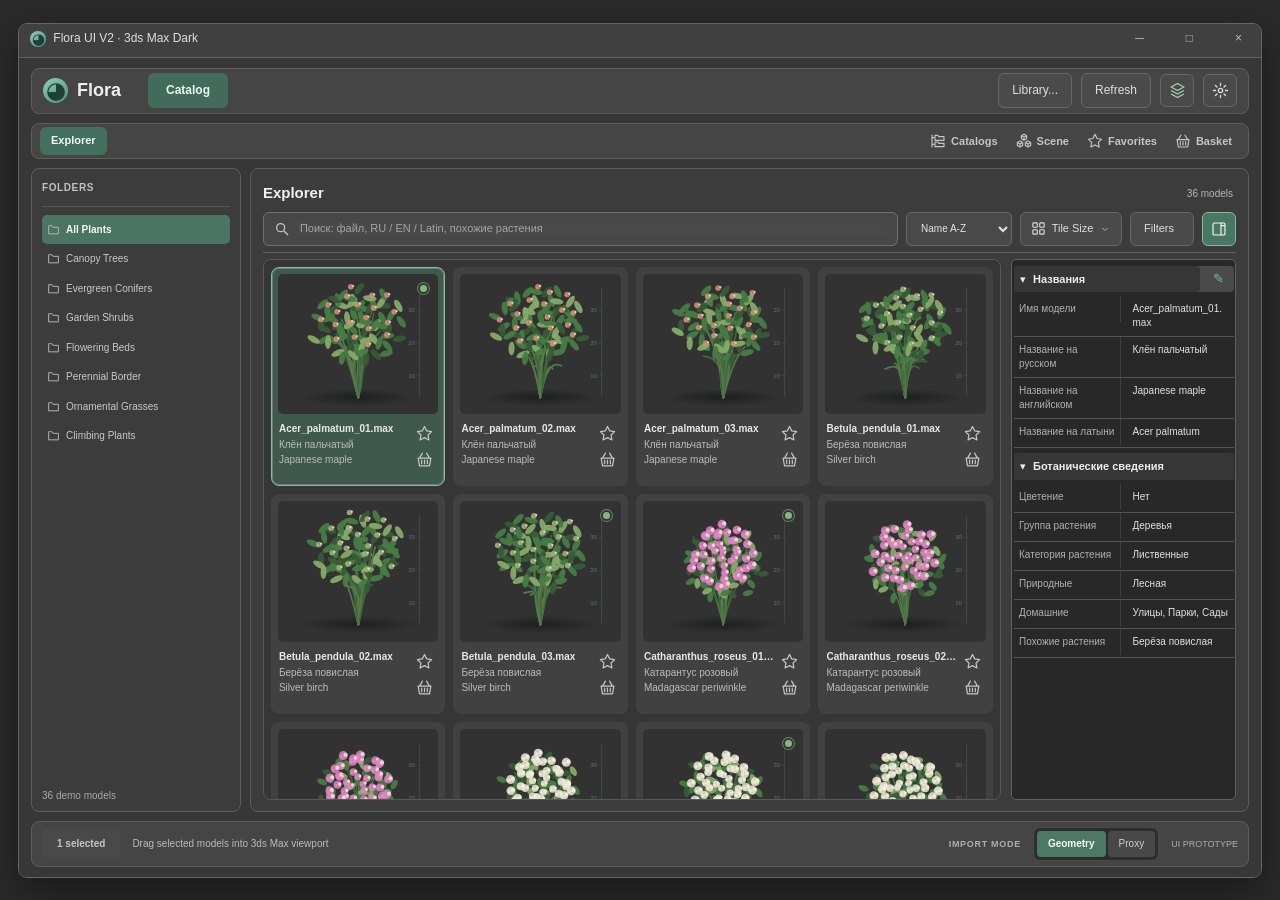
==== commit 2f239e03: "style(flora-ui-max): replace blue accents with 3ds Max-like green" ====
--- a/flora-ui-max/index.html
+++ b/flora-ui-max/index.html
@@ -465,8 +465,8 @@
  --text:#dedede;
  --muted:#aaaaaa;
  --muted2:#898989;
- --green:#83afd1;
- --selected:#435d76;
+ --green:#78bbaa;
+ --selected:#3d6658;
  --hover:#515151;
  --red:#d57c78;
  --amber:#c6a052;
@@ -476,31 +476,31 @@
 .os-bar{background:#404040;color:#dedede;border-color:#616161}
 .os-actions{color:#bcbcbc}
 .application{background:#373737}
-.logo{background:linear-gradient(145deg,#8eb2cd,#547b9c);color:#223544}
+.logo{background:linear-gradient(145deg,#93c8b8,#4c9580);color:#1e4035}
 .top-header,.catalog-nav,.statusbar{background:#454545;border-color:#5c5c5c}
 .brand-title{color:#ededed}
 .app-version,.prototype-note,.footer-label{color:#adadad}
 .workspace-tab{color:#cecece}
-.workspace-tab:hover{background:#505050;color:#f2f2f2}
-.workspace-tab.active{background:#465c72;color:#eaf2fb}
+.workspace-tab:hover{background:#4b5b52;color:#f2f2f2}
+.workspace-tab.active{background:#426b5c;color:#edf7f1}
 .catalog-tab{color:#d0d0d0}
-.catalog-tab:hover,.catalog-actions .catalog-tab.icon-nav:hover{background:#555555;color:#eeeeee}
-.catalog-tab.active,.catalog-actions .catalog-tab.icon-nav.active{background:#45637f;border-color:#6485a4;color:#f1f5f8}
+.catalog-tab:hover,.catalog-actions .catalog-tab.icon-nav:hover{background:#526158;color:#eeeeee}
+.catalog-tab.active,.catalog-actions .catalog-tab.icon-nav.active{background:#436f5e;border-color:#78af99;color:#f2faf5}
 .catalogs-menu,.plant-context-menu{background:#454545;border-color:#666666;box-shadow:0 9px 19px #0006}
 .catalog-menu-item:hover,.catalog-menu-add:hover,.plant-context-menu button:hover{background:#555555}
 .toolbar-button,.sidebar-section-button,.filter-trigger{background:#4a4a4a;color:#dedede;border-color:#676767}
-.toolbar-button:hover,.toolbar-button.active,.sidebar-section-button:hover{background:#5a5a5a;color:#f5f5f5;border-color:#858585}
-.toolbar-button.active,.tile-trigger[aria-expanded="true"]{background:#48617b;border-color:#789bb7;color:#f6f9fc}
-.manager-link{color:#a9c0d4}
-.primary,button.primary{background:#597a99;color:#ffffff;border-color:#7797b5}
-.primary:hover,button.primary:hover{background:#698bab}
+.toolbar-button:hover,.toolbar-button.active,.sidebar-section-button:hover{background:#53635a;color:#f5f5f5;border-color:#8bac98}
+.toolbar-button.active,.tile-trigger[aria-expanded="true"]{background:#487766;border-color:#87baa4;color:#f3faf5}
+.manager-link{color:#a6d3bf}
+.primary,button.primary{background:#4c9076;color:#ffffff;border-color:#7eb5a0}
+.primary:hover,button.primary:hover{background:#5ca287}
 .sidebar,.library-area{background:#3c3c3c;border-color:#5b5b5b}
 .sidebar-heading{color:#c2c2c2;border-color:#575757}
 .sidebar-footer{color:#a9a9a9}
 .tree-item{color:#c9c9c9}
 .tree-item svg,.tree-item .twisty{color:#b4b4b4}
-.tree-item:hover{background:#505050}
-.tree-item.active{background:#4c6781;color:#f3f5f8}
+.tree-item:hover{background:#4d5d53}
+.tree-item.active{background:#4a7562;color:#f4faf5}
 .content-heading h1{color:#f0f0f0}
 .content-heading p,.model-count{color:#b7b7b7}
 .content-tag{background:#454545;border-color:#696969;color:#d3d3d3}
@@ -509,30 +509,30 @@
 .search-holder input{color:#ececec}
 .search-holder input::placeholder{color:#a4a4a4}
 select,input[type="number"],input[type="text"],input[type="search"],.property-edit-field{background:#494949;border-color:#666666;color:#e4e4e4}
-select:focus-visible,input:focus-visible,button:focus-visible,a:focus-visible{outline:2px solid #8aafd0;outline-offset:1px}
+select:focus-visible,input:focus-visible,button:focus-visible,a:focus-visible{outline:2px solid #8dcbb6;outline-offset:1px}
 select option{background:#424242;color:#e5e5e5}
 .filter-panel{background:#414141;border-color:#636363}
 .filter-header,.filter-section-heading{color:#d4d4d4}
 .filter-segments button,.segmented button{background:#484848;color:#d0d0d0}
-.filter-segments button.active,.segmented button.active{background:#526e89;color:#f1f6fa}
-.filter-segments button:hover,.segmented button:hover{background:#616161}
+.filter-segments button.active,.segmented button.active{background:#4d7866;color:#f5faf7}
+.filter-segments button:hover,.segmented button:hover{background:#57665c}
 .results-shell{border-color:#575757}
 .model-grid{background:#363636;border-color:#585858}
 .model-card{background:#414141;border-color:transparent}
-.model-card:hover{background:#4c4c4c;border-color:#808080}
-.model-card.selected{background:#414e5b;border-color:#c4a05a}
+.model-card:hover{background:#505a52;border-color:#83ad91}
+.model-card.selected{background:#3f594d;border-color:#83bd9f}
 .plant-image,.basket-preview{background:#323232}
 .card-copy .card-name,.basket-card-title{color:#e8e8e8}
 .card-copy .card-secondary,.basket-card-description{color:#bbbbbb}
 .card-actions button{color:#c6c6c6}
-.card-actions button:hover,.card-actions button:focus-visible{background:#585858;color:#fafafa}
-.card-actions .star-button.active,.card-actions .card-basket-button.is-added{color:#d1b36f}
+.card-actions button:hover,.card-actions button:focus-visible{background:#526156;color:#fafafa}
+.card-actions .star-button.active,.card-actions .card-basket-button.is-added{color:#a6d5ae}
 .scene-presence-dot{background:#87b581;border-color:#363636;box-shadow:0 0 0 1px #658761}
 .flora-table{color:#dedede;background:#3c3c3c}
 .flora-table th{background:#484848;color:#dfdfdf}
 .flora-table th>button:hover,.flora-table tbody tr:hover{background:#545454}
 .flora-table th,.flora-table td{border-color:#606060}
-.flora-table tbody tr.selected{background:#4d6378;outline-color:#8aa8c2}
+.flora-table tbody tr.selected{background:#456d5b;outline-color:#92c8ae}
 .flora-table td:first-child{color:#e4e4e4}
 .properties-panel{border-color:#616161}
 .property-heading{background:#4a4a4a}
@@ -546,8 +546,8 @@
 .basket-grid{background:#393939}
 .tile-size-popover{background:#484848;border-color:#727272}
 .tile-popover-heading,.tile-popover-heading label{color:#f0f0f0}
-.tile-popover-heading output{color:#aaccdf}
-.tile-size-popover input[type=range],input[type=checkbox]{accent-color:#7fa5c5}
+.tile-popover-heading output{color:#b5e2ce}
+.tile-size-popover input[type=range],input[type=range],input[type=checkbox]{accent-color:#82c0a8}
 .modal{background:#414141;border-color:#707070;box-shadow:0 16px 42px #0008}
 .modal-header,.modal-footer{background:#484848;border-color:#646464}
 .modal-body-section{background:#414141;border-color:#595959}
@@ -1491,8 +1491,8 @@
 </script>
 <script>
 (()=>{
- const materialManagerHTML="\u003c!doctype html>\n\u003chtml lang=\"en\">\n\u003chead>\n\u003cmeta charset=\"utf-8\">\n\u003cmeta name=\"viewport\" content=\"width=device-width,initial-scale=1\">\n\u003ctitle>Flora - Material Manager | Flora UI V2 Prototype - 3ds Max Dark\u003c/title>\n\u003cstyle>\n:root{color-scheme:dark;--bg:#272727;--panel:#282828;--line:#404040;--line2:#3a3a3a;--fg:#e1e1e1;--dim:#9a9a9a;--green:#b6b6b6;--button:#4b4b4b;--ok:#b8b8b8;--bad:#b0b0b0;--yellow:#b4b4b4;font-family:Inter,'Segoe UI',Arial,sans-serif;font-size:12px}\n*{box-sizing:border-box}body{margin:0;padding:18px;background:#2f2f2f;color:var(--fg)}button,input{font:inherit}button{cursor:pointer}button:focus-visible,input:focus-visible{outline:2px solid var(--green);outline-offset:2px}button:disabled{opacity:.42;cursor:not-allowed}\n.shell{width:min(1120px,100%);min-height:820px;max-height:calc(100vh - 36px);margin:0 auto;padding:14px;border:1px solid #333333;background:#262626;border-radius:7px;display:flex;flex-direction:column;overflow:hidden;box-shadow:none}\n.window{border:1px solid #414141;border-radius:11px;overflow:hidden;background:#282828;display:flex;flex-direction:column;min-height:0;flex:1}\n.titlebar{flex:none;height:43px;background:#303030;border-bottom:1px solid #3d3d3d;display:flex;align-items:center;gap:10px;padding:0 18px;white-space:nowrap}\n.leaf{width:20px;height:20px;border-radius:50%;background:#b3b3b3;color:#393939;display:inline-flex;align-items:center;justify-content:center;font-size:17px;font-weight:800;line-height:1}\n.titlebar strong{font-size:14px;font-weight:600;letter-spacing:.05px}.titlebar strong span{font-weight:400;color:#9f9f9f;margin:0 4px}.eyebrow{font-size:9px;letter-spacing:1.65px;color:#868686;margin-left:13px;font-weight:600}.window-controls{margin-left:auto;display:flex;gap:33px;color:#bababa;font-size:14px;align-items:center}.window-controls span:last-child{font-size:17px}\n.content{flex:1;min-height:0;display:flex;flex-direction:column;padding:13px 16px 0;gap:13px}.toolbar{flex:none;min-height:51px;border:1px solid #3d3d3d;border-radius:8px;background:#282828;padding:6px;display:flex;align-items:center;justify-content:space-between;gap:9px}\n.tabs,.scope-buttons{display:flex;align-items:center;gap:5px}.tabs button{background:transparent;border:1px solid transparent;color:#d2d2d2;display:inline-flex;align-items:center;justify-content:center;gap:9px;min-width:94px;height:35px;padding:0 14px;border-radius:6px;font-weight:600}.tabs button:hover{background:#3d3d3d}.tabs button.active{background:#484848;border-color:#676767;box-shadow:inset 0 0 0 1px #555555;color:#e1e1e1}.tabs svg,.toolbuttons svg,.add-root svg{width:16px;height:16px;flex:none}.support{color:#aeaeae;display:flex;align-items:center;gap:8px;margin-right:13px;font-size:11px}.led{display:inline-block;background:#b4b4b4;box-shadow:0 0 8px #b6b6b680;height:7px;width:7px;border-radius:50%}.scope{display:flex;align-items:center;gap:10px;margin-left:auto}.scope>label{color:#989898;font-size:9px;letter-spacing:.9px;white-space:nowrap}.scope-buttons{background:#272727;border:1px solid #4c4c4c;border-radius:7px;padding:3px;gap:0}.scope-buttons button{padding:9px 14px;border:1px solid transparent;border-radius:5px;background:transparent;color:#c4c4c4;font-size:11px;white-space:nowrap}.scope-buttons button.active{background:#474747;color:#dadada;border-color:#676767}.scope-buttons button:not(.active):hover{background:#373737}\n.body{min-height:0;flex:1;display:flex;gap:12px}.surface{border:1px solid #3f3f3f;border-radius:9px;background:#282828}\n/* Relink */\n.sidebar{flex:0 0 268px;display:flex;flex-direction:column;padding:18px 16px}.sidebar h2{font-size:15px;margin:0 0 2px}.sidebar p{font-size:10px;color:#acacac;margin:0 0 18px}.roots{display:flex;flex-direction:column;gap:8px}.root{display:flex;align-items:center;gap:10px;height:37px;padding:0 9px;background:#333333;border:1px solid #484848;border-radius:6px;color:#c3c3c3}.root .root-label{flex:1;white-space:nowrap;overflow:hidden;text-overflow:ellipsis;font-size:11px}.root svg{color:#bababa;width:15px;height:15px;flex-shrink:0}.root button{border:0;background:transparent;color:#979797;padding:3px;display:flex;align-items:center;justify-content:center}.root button:hover{color:white}.add-root{background:#4c4c4c;border:1px solid #666666;border-radius:6px;color:#e5e5e5;height:40px;font-weight:650;display:flex;gap:10px;justify-content:center;align-items:center;margin-top:11px}.add-root:hover,.primary:hover{filter:brightness(1.13)}.root-form{display:none;margin-top:9px;gap:6px}.root-form.shown{display:flex}.root-form input{width:100%;min-width:0;background:#272727;border:1px solid #656565;border-radius:5px;color:#e7e7e7;padding:8px;font-size:11px}.root-form button{border:1px solid #676767;border-radius:5px;background:#3f3f3f;color:#dddddd;padding:7px}.side-divider{height:1px;background:#474747;margin:20px 0 17px}.sidebar h3{font-size:11px;margin:0 0 12px}.option{display:flex;align-items:center;gap:9px;margin-bottom:12px;color:#c4c4c4;font-size:11px;cursor:pointer}.option input,.only-missing input,.select-cell input{width:15px;height:15px;accent-color:#b2b2b2;margin:0;cursor:pointer}.tip{margin-top:auto;padding-top:13px;border-top:1px solid #404040;color:#909090;display:flex;align-items:flex-start;gap:7px;font-size:10px;line-height:1.55}.tip svg{width:13px;height:13px;flex:none;margin-top:1px}\n.relink-main{min-width:0;flex:1;display:flex;flex-direction:column;padding:17px}.heading{display:flex;align-items:center;gap:10px;min-width:0}.heading-icon{width:35px;height:35px;flex:none;display:grid;place-items:center;border-radius:50%;background:#3d3d3d;color:#c3c3c3}.heading-icon svg{width:19px;height:19px}.heading h1{font-size:19px;line-height:1.2;margin:0 0 4px;font-weight:700;letter-spacing:-.2px}.heading p{font-size:10px;color:#a1a1a1;margin:0}.datacard{border:1px solid #474747;border-radius:7px;overflow:hidden;background:#282828;min-height:0;margin-top:13px;display:flex;flex-direction:column;flex:1}.datahead{flex:none;padding:12px 13px 11px;display:flex;align-items:center;justify-content:space-between;gap:8px}.datahead strong{font-size:13px}.datahead span{font-size:10px;color:#a4a4a4}.filterline{padding:0 12px 11px;display:flex;align-items:center;gap:8px}.filter{flex:1;min-width:0;display:flex;align-items:center;gap:8px;background:#313131;border:1px solid #4a4a4a;border-radius:4px;color:#8a8a8a;padding:0 9px;height:31px}.filter svg{width:13px;height:13px}.filter input{border:0;outline:0;background:transparent;color:#e3e3e3;width:100%;min-width:0;font-size:11px}.filter input::placeholder{color:#979797}.only-missing{display:flex;gap:5px;align-items:center;white-space:nowrap;color:#b7b7b7;font-size:10px}.only-missing input{width:13px;height:13px}\n.table-scroll{flex:1;min-height:0;overflow:auto}.data-table{width:100%;border-collapse:collapse;table-layout:fixed}.data-table th{position:sticky;top:0;z-index:1;background:#353535;color:#a3a3a3;font-size:10px;font-weight:500;height:35px;text-align:left;padding:0 12px}.data-table td{height:46px;vertical-align:middle;padding:6px 12px;color:#c3c3c3;border-top:1px solid #3b3b3b;font-size:10.5px}.data-table tbody tr:hover{background:#313131}.data-table td:last-child{overflow-wrap:anywhere;color:#bebebe;font-size:10px;line-height:1.45}.filename{display:flex;align-items:center;gap:9px;min-width:0}.filename>span:last-child{overflow:hidden;text-overflow:ellipsis;white-space:nowrap;color:#dedede;font-weight:500}.thumb{height:30px;width:30px;display:inline-block;flex:none;position:relative;background:#282828;border:1px solid #959595;overflow:hidden}.thumb:after{content:'';position:absolute;inset:-6px;transform:rotate(28deg);border-top:1px solid #d5d5d577;top:16px}.thumb.gray{filter:grayscale(.94)}.thumb.purple{filter:hue-rotate(150deg) saturate(1.4)}.class-cell{color:#a0a0a0!important}.state{display:inline-flex;align-items:center;gap:7px;white-space:nowrap}.state:before{content:'';width:7px;height:7px;border-radius:50%;background:currentColor}.found{color:var(--ok)!important}.notfound{color:var(--bad)!important}.ambiguous{color:var(--yellow)!important}\n.endrow{flex:none;min-height:52px;display:flex;justify-content:space-between;align-items:center;gap:12px;padding-top:12px;color:#afafaf;font-size:11px}.endrow b{color:#d5d5d5}.endrow .separator{color:#888888;margin:0 5px}.toolbuttons{display:flex;gap:9px}.toolbuttons button{height:36px;border-radius:6px;padding:0 14px;display:inline-flex;align-items:center;justify-content:center;gap:8px;font-size:11px;white-space:nowrap}.secondary{border:1px solid #4a4a4a;background:#2f2f2f;color:#cecece}.secondary:hover{background:#3d3d3d}.primary{background:#4d4d4d;border:1px solid #767676;color:#e5e5e5;font-weight:650}\n/* Textures, Materials */\n.work-main{flex:1;min-width:0;padding:21px 19px 17px;display:flex;flex-direction:column;gap:18px}.work-intro{display:flex;justify-content:space-between;align-items:center;gap:15px}.scope-indicator{border-radius:6px;background:#343434;border:1px solid #4d4d4d;color:#bbbbbb;padding:10px 13px;font-size:10px;white-space:nowrap}.stats{display:grid;grid-template-columns:repeat(4,minmax(0,1fr));gap:11px}.stat{min-height:81px;border:1px solid #4d4d4d;border-radius:6px;background:#313131;padding:13px 16px;display:flex;flex-direction:column;gap:2px}.stat small{font-size:10px;color:#9e9e9e}.stat strong{font-size:24px;color:#c6c6c6;letter-spacing:-.6px}.work-card{margin-top:0;flex:1}.work-card .data-table th{height:35px}.work-card .data-table td{height:49px}.work-card .datahead{height:45px}.td-value{color:#e1e1e1!important;font-weight:600}.matchnote{font-size:10px;color:#b4b4b4}.evaluation{line-height:1.7}.evaluation strong{font-weight:500}.evaluation small{display:block;color:#adadad;font-size:10px}.danger-note{display:flex;align-items:center;gap:8px;background:#313131;border:1px solid #545454;color:#b2b2b2;padding:12px;border-radius:6px;font-size:11px}.danger-note svg{width:15px;height:15px;flex:none}.work-note{display:flex;align-items:center;gap:9px;color:#b0b0b0;font-size:11px}.work-note svg{width:15px;height:15px;flex:none}.work-actions{display:flex;justify-content:flex-end;gap:8px;margin-top:auto}.work-actions button{padding:10px 15px;display:inline-flex;align-items:center;gap:8px;font-size:11px;border-radius:6px}.work-actions svg{height:15px;width:15px}.select-cell{text-align:center}.table-check:disabled{opacity:.35}\n.toast{display:none;border:1px solid #6b6b6b;background:#353535;border-radius:6px;padding:9px 12px;color:#cccccc;font-size:11px;align-items:center;justify-content:space-between;gap:12px}.toast.shown{display:flex}.toast button{border:none;background:none;color:#dfdfdf;padding:0 4px;font-size:16px}\n.footer{flex:none;height:37px;display:flex;align-items:center;justify-content:space-between;border-top:1px solid #3e3e3e;color:#8a8a8a;font-size:9px;letter-spacing:.9px;padding:0 3px}.footer .led{height:6px;width:6px;margin-right:7px}.footer .right{letter-spacing:.4px}.footer i{font-style:normal;padding:0 5px}\n.is-hidden{display:none!important}\n@media (max-width:900px){body{padding:0}.shell{min-height:700px;max-height:none;padding:7px}.sidebar{flex-basis:220px;padding:13px}.content{padding:10px;gap:10px}.relink-main{padding:13px}.work-main{padding:15px;gap:13px}.data-table td,.data-table th{padding-left:8px;padding-right:8px}.scope>label{display:none}}\n@media (max-width:690px){.shell{min-height:100vh;max-height:none}.content{flex:1}.titlebar{padding:0 10px}.eyebrow{display:none}.window-controls{gap:12px}.toolbar{flex-wrap:wrap}.scope{width:100%;justify-content:space-between}.scope>label{display:block}.scope-buttons button{padding:8px}.tabs{flex:1}.tabs button{min-width:0;padding:0 10px}.body.relink-mode{flex-direction:column}.sidebar{flex:auto;min-height:280px}.tip{margin-top:8px}.relink-main{min-height:600px}.work-main{min-height:750px}.stats{grid-template-columns:repeat(2,1fr)}.work-intro{align-items:flex-start;flex-direction:column}.scope-indicator{align-self:flex-end}.data-table{min-width:640px}.endrow{flex-wrap:wrap}.work-actions{flex-wrap:wrap}.footer{font-size:8px}}\n\n\n/* 3ds Max Dark: neutral charcoal controls with steel-blue selection. */\n:root{color-scheme:dark;--bg:#303030;--panel:#414141;--line:#5a5a5a;--line2:#555555;--fg:#e0e0e0;--dim:#aeaeae;--green:#80a8c7;--button:#4b4b4b;--ok:#a0c29a;--bad:#d17d7b;--yellow:#c8a45e}\nbody{background:#2b2b2b;color:#e1e1e1}\nbutton,select,input{accent-color:#80a8c7}\nbutton:hover{background:#5b5b5b}\nbutton:focus-visible,input:focus-visible{outline:2px solid #85aacb;outline-offset:1px}\n\u003c/style>\n\u003c/head>\n\u003cbody>\n\u003c!-- Interactive HTML design prototype. All numerical values and rows are illustrative; no 3ds Max scene is accessed. -->\n\u003csvg xmlns=\"http://www.w3.org/2000/svg\" style=\"position:absolute;width:0;height:0;overflow:hidden\" aria-hidden=\"true\">\n \u003csymbol id=\"ic-link\" viewBox=\"0 0 24 24\">\u003cpath d=\"M10 13a5 5 0 0 0 7.1 0l3-3a5 5 0 0 0-7.1-7.1l-1.7 1.7M14 11a5 5 0 0 0-7.1 0l-3 3a5 5 0 0 0 7.1 7.1l1.7-1.7\"/>\u003c/symbol>\n \u003csymbol id=\"ic-layers\" viewBox=\"0 0 24 24\">\u003cpath d=\"m12 3 9 5-9 5-9-5 9-5zM3 12l9 5 9-5M3 16l9 5 9-5\"/>\u003c/symbol>\n \u003csymbol id=\"ic-box\" viewBox=\"0 0 24 24\">\u003cpath d=\"m12 2 9 5v10l-9 5-9-5V7l9-5zM3 7l9 5 9-5M12 12v10\"/>\u003c/symbol>\n \u003csymbol id=\"ic-folder\" viewBox=\"0 0 24 24\">\u003cpath d=\"M3 7V5a2 2 0 0 1 2-2h4l2 3h8a2 2 0 0 1 2 2v11H3z\"/>\u003c/symbol>\n \u003csymbol id=\"ic-close\" viewBox=\"0 0 24 24\">\u003cpath d=\"M5 5l14 14M19 5 5 19\"/>\u003c/symbol>\n \u003csymbol id=\"ic-add\" viewBox=\"0 0 24 24\">\u003cpath d=\"M12 4v16M4 12h16\"/>\u003c/symbol>\n \u003csymbol id=\"ic-search\" viewBox=\"0 0 24 24\">\u003ccircle cx=\"10.5\" cy=\"10.5\" r=\"6.5\"/>\u003cpath d=\"m16 16 5 5\"/>\u003c/symbol>\n \u003csymbol id=\"ic-info\" viewBox=\"0 0 24 24\">\u003ccircle cx=\"12\" cy=\"12\" r=\"9\"/>\u003cpath d=\"M12 10v6M12 7v.3\"/>\u003c/symbol>\n\u003c/svg>\n\u003cdiv class=\"shell\">\u003cdiv class=\"window\">\n\u003cheader class=\"titlebar\">\u003cspan class=\"leaf\" aria-hidden=\"true\">◕\u003c/span>\u003cstrong>Flora \u003cspan>/\u003c/span> Material Manager\u003c/strong>\u003cspan class=\"eyebrow\">TEXTURE &amp; MATERIAL UTILITIES\u003c/span>\u003cdiv class=\"window-controls\" aria-hidden=\"true\">\u003cspan>−\u003c/span>\u003cspan>▫\u003c/span>\u003cspan>×\u003c/span>\u003c/div>\u003c/header>\n\u003cdiv class=\"content\">\n \u003cdiv class=\"toolbar\">\u003cnav class=\"tabs\" aria-label=\"Sections\">\n   \u003cbutton class=\"active\" type=\"button\" data-tab=\"relink\">\u003csvg>\u003cuse href=\"#ic-link\"/>\u003c/svg>Relink\u003c/button>\n   \u003cbutton type=\"button\" data-tab=\"textures\">\u003csvg>\u003cuse href=\"#ic-layers\"/>\u003c/svg>Textures\u003c/button>\n   \u003cbutton type=\"button\" data-tab=\"materials\">\u003csvg>\u003cuse href=\"#ic-box\"/>\u003c/svg>Materials\u003c/button>\n \u003c/nav>\u003cdiv class=\"support\" id=\"support\">\u003cspan class=\"led\">\u003c/span>Bitmap + CoronaBitmap\u003c/div>\n \u003cdiv class=\"scope is-hidden\" id=\"scope\">\u003clabel>PROCESSING SCOPE\u003c/label>\u003cdiv class=\"scope-buttons\" role=\"group\" aria-label=\"Processing scope\">\u003cbutton class=\"active\" type=\"button\" data-scope=\"Flora Plants\">Flora Plants\u003c/button>\u003cbutton type=\"button\" data-scope=\"Selected Objects\">Selected Objects\u003c/button>\u003cbutton type=\"button\" data-scope=\"Entire Scene\">Entire Scene\u003c/button>\u003c/div>\u003c/div>\u003c/div>\n \u003cdiv class=\"toast\" id=\"toast\" role=\"status\" aria-live=\"polite\">\u003cspan id=\"toast-text\">\u003c/span>\u003cbutton id=\"dismiss\" type=\"button\" aria-label=\"Dismiss notice\">×\u003c/button>\u003c/div>\n \u003c!-- RELINK -->\n \u003cmain class=\"body relink-mode\" id=\"relink-screen\">\n  \u003caside class=\"sidebar surface\">\u003ch2>Search Roots\u003c/h2>\u003cp>Folders used to locate missing textures\u003c/p>\u003cdiv class=\"roots\" id=\"roots\">\u003c/div>\n   \u003cbutton type=\"button\" class=\"add-root\" id=\"add-root\">\u003csvg>\u003cuse href=\"#ic-add\"/>\u003c/svg>Add Search Root\u003c/button>\n   \u003cform class=\"root-form\" id=\"root-form\">\u003cinput id=\"root-input\" aria-label=\"Search root path\" placeholder=\"Enter folder path...\" required/>\u003cbutton type=\"submit\">Add\u003c/button>\u003c/form>\n   \u003cdiv class=\"side-divider\">\u003c/div>\u003ch3>Search Options\u003c/h3>\n   \u003clabel class=\"option\">\u003cinput type=\"checkbox\" checked/>Search all subfolders\u003c/label>\n   \u003clabel class=\"option\">\u003cinput type=\"checkbox\" checked/>Include Bitmap\u003c/label>\n   \u003clabel class=\"option\">\u003cinput type=\"checkbox\" checked/>Include CoronaBitmap\u003c/label>\n   \u003cdiv class=\"tip\">\u003csvg>\u003cuse href=\"#ic-info\"/>\u003c/svg>Search goes beyond the individual .max model folder.\u003c/div>\n  \u003c/aside>\n  \u003csection class=\"relink-main surface\">\u003cdiv class=\"heading\">\u003cspan class=\"heading-icon\">\u003csvg>\u003cuse href=\"#ic-link\"/>\u003c/svg>\u003c/span>\u003cdiv>\u003ch1>Relink Textures\u003c/h1>\u003cp>Find lost asset paths across your library roots.\u003c/p>\u003c/div>\u003c/div>\n   \u003cdiv class=\"datacard\">\u003cdiv class=\"datahead\">\u003cstrong>Missing Assets\u003c/strong>\u003cspan>Example scene · 7 entries\u003c/span>\u003c/div>\n    \u003cdiv class=\"filterline\">\u003clabel class=\"filter\">\u003csvg>\u003cuse href=\"#ic-search\"/>\u003c/svg>\u003cinput id=\"texture-filter\" type=\"search\" placeholder=\"Filter texture filenames...\" aria-label=\"Filter texture filenames\"/>\u003c/label>\u003clabel class=\"only-missing\">\u003cinput type=\"checkbox\" checked id=\"missing-only\"/>Missing only\u003c/label>\u003c/div>\n    \u003cdiv class=\"table-scroll\">\u003ctable class=\"data-table\">\u003ccolgroup>\u003ccol style=\"width:37%\"/>\u003ccol style=\"width:17%\"/>\u003ccol style=\"width:15%\"/>\u003ccol style=\"width:31%\"/>\u003c/colgroup>\u003cthead>\u003ctr>\u003cth>Map\u003c/th>\u003cth>Class\u003c/th>\u003cth>Status\u003c/th>\u003cth>Resolved Path\u003c/th>\u003c/tr>\u003c/thead>\u003ctbody id=\"missing-rows\">\u003c/tbody>\u003c/table>\u003c/div>\n   \u003c/div>\u003cdiv class=\"endrow\">\u003cspan>\u003cb id=\"count-found\">4\u003c/b> unique matches \u003cspan class=\"separator\">·\u003c/span> \u003cb id=\"count-missing\">2\u003c/b> not found \u003cspan class=\"separator\">·\u003c/span> \u003cb id=\"count-ambiguous\">1\u003c/b> ambiguous\u003c/span>\u003cdiv class=\"toolbuttons\">\u003cbutton class=\"secondary\" type=\"button\" id=\"scan\">\u003csvg>\u003cuse href=\"#ic-search\"/>\u003c/svg>Scan Missing\u003c/button>\u003cbutton class=\"primary\" type=\"button\" id=\"run-relink\">\u003csvg>\u003cuse href=\"#ic-link\"/>\u003c/svg>Run Relink\u003c/button>\u003c/div>\u003c/div>\n  \u003c/section>\n \u003c/main>\n \u003c!-- TEXTURES -->\n \u003cmain class=\"body is-hidden\" id=\"textures-screen\">\u003csection class=\"work-main surface\">\u003cdiv class=\"work-intro\">\u003cdiv class=\"heading\">\u003cspan class=\"heading-icon\">\u003csvg>\u003cuse href=\"#ic-layers\"/>\u003c/svg>\u003c/span>\u003cdiv>\u003ch1>Consolidate Textures\u003c/h1>\u003cp>Reuse one texture node where the file, map class and relevant settings are identical.\u003c/p>\u003c/div>\u003c/div>\u003cspan class=\"scope-indicator\">Current scope: \u003cspan data-current-scope>Flora Plants\u003c/span>\u003c/span>\u003c/div>\n  \u003cdiv class=\"stats\">\u003cdiv class=\"stat\">\u003csmall>Texture nodes\u003c/small>\u003cstrong>186\u003c/strong>\u003c/div>\u003cdiv class=\"stat\">\u003csmall>Potential duplicates\u003c/small>\u003cstrong>27\u003c/strong>\u003c/div>\u003cdiv class=\"stat\">\u003csmall>Compatible groups\u003c/small>\u003cstrong>6\u003c/strong>\u003c/div>\u003cdiv class=\"stat\">\u003csmall>Excluded by settings\u003c/small>\u003cstrong>3\u003c/strong>\u003c/div>\u003c/div>\n  \u003cdiv class=\"datacard work-card\">\u003cdiv class=\"datahead\">\u003cstrong>Duplicate Texture Groups\u003c/strong>\u003cspan>Sample analysis preview\u003c/span>\u003c/div>\u003cdiv class=\"table-scroll\">\u003ctable class=\"data-table\">\u003ccolgroup>\u003ccol style=\"width:29%\"/>\u003ccol style=\"width:22%\"/>\u003ccol style=\"width:13%\"/>\u003ccol style=\"width:28%\"/>\u003ccol style=\"width:8%\"/>\u003c/colgroup>\u003cthead>\u003ctr>\u003cth>Texture filename\u003c/th>\u003cth>Map type\u003c/th>\u003cth>Copies\u003c/th>\u003cth>Comparison\u003c/th>\u003cth style=\"text-align:center\">Select\u003c/th>\u003c/tr>\u003c/thead>\u003ctbody id=\"duplicate-rows\">\u003c/tbody>\u003c/table>\u003c/div>\u003c/div>\n  \u003cdiv class=\"work-note\">\u003csvg>\u003cuse href=\"#ic-info\"/>\u003c/svg>Bitmap and CoronaBitmap remain separate classes. Files on disk are not changed.\u003c/div>\n  \u003cdiv class=\"work-actions\">\u003cbutton class=\"secondary\" type=\"button\" id=\"preview-textures\">\u003csvg>\u003cuse href=\"#ic-search\"/>\u003c/svg>Preview Duplicates\u003c/button>\u003cbutton class=\"primary\" type=\"button\" id=\"consolidate-textures\">\u003csvg>\u003cuse href=\"#ic-layers\"/>\u003c/svg>Consolidate Textures\u003c/button>\u003c/div>\n \u003c/section>\u003c/main>\n \u003c!-- MATERIALS -->\n \u003cmain class=\"body is-hidden\" id=\"materials-screen\">\u003csection class=\"work-main surface\">\u003cdiv class=\"work-intro\">\u003cdiv class=\"heading\">\u003cspan class=\"heading-icon\">\u003csvg>\u003cuse href=\"#ic-box\"/>\u003c/svg>\u003c/span>\u003cdiv>\u003ch1>Consolidate Materials\u003c/h1>\u003cp>Reuse matching Corona materials after comparing the full supported parameter and texture graph.\u003c/p>\u003c/div>\u003c/div>\u003cspan class=\"scope-indicator\">Current scope: \u003cspan data-current-scope>Flora Plants\u003c/span>\u003c/span>\u003c/div>\n  \u003cdiv class=\"danger-note\">\u003csvg>\u003cuse href=\"#ic-info\"/>\u003c/svg>Technical feasibility of reliable full comparison for CoronaPhysicalMtl and CoronaLegacyMtl must be verified before implementation. Unsupported cases stay separate.\u003c/div>\n  \u003cdiv class=\"stats\">\u003cdiv class=\"stat\">\u003csmall>Corona materials\u003c/small>\u003cstrong>94\u003c/strong>\u003c/div>\u003cdiv class=\"stat\">\u003csmall>Potential duplicates\u003c/small>\u003cstrong>9\u003c/strong>\u003c/div>\u003cdiv class=\"stat\">\u003csmall>Matching groups\u003c/small>\u003cstrong>2\u003c/strong>\u003c/div>\u003cdiv class=\"stat\">\u003csmall>Require review\u003c/small>\u003cstrong>3\u003c/strong>\u003c/div>\u003c/div>\n  \u003cdiv class=\"datacard work-card\">\u003cdiv class=\"datahead\">\u003cstrong>Material Comparison\u003c/strong>\u003cspan>Sample analysis preview\u003c/span>\u003c/div>\u003cdiv class=\"table-scroll\">\u003ctable class=\"data-table\">\u003ccolgroup>\u003ccol style=\"width:29%\"/>\u003ccol style=\"width:22%\"/>\u003ccol style=\"width:13%\"/>\u003ccol style=\"width:36%\"/>\u003c/colgroup>\u003cthead>\u003ctr>\u003cth>Material\u003c/th>\u003cth>Type\u003c/th>\u003cth>Copies\u003c/th>\u003cth>Evaluation\u003c/th>\u003c/tr>\u003c/thead>\u003ctbody id=\"material-rows\">\u003c/tbody>\u003c/table>\u003c/div>\u003c/div>\n  \u003cdiv class=\"work-note\">\u003csvg>\u003cuse href=\"#ic-info\"/>\u003c/svg>All meaningful parameters, connected maps and Color Correction settings must match. Import Merge logic is separate.\u003c/div>\n  \u003cdiv class=\"work-actions\">\u003cbutton class=\"secondary\" type=\"button\" id=\"preview-materials\">\u003csvg>\u003cuse href=\"#ic-search\"/>\u003c/svg>Preview Identical Materials\u003c/button>\u003cbutton class=\"primary\" type=\"button\" id=\"consolidate-materials\">\u003csvg>\u003cuse href=\"#ic-box\"/>\u003c/svg>Consolidate Materials\u003c/button>\u003c/div>\n \u003c/section>\u003c/main>\n \u003cfooter class=\"footer\">\u003cdiv>\u003cspan class=\"led\">\u003c/span>FLORA / MATERIAL MANAGER\u003c/div>\u003cdiv class=\"right\">3ds Max 2026 \u003ci>·\u003c/i> Corona 14\u003c/div>\u003c/footer>\n\u003c/div>\u003c/div>\u003c/div>\n\u003cscript>\n'use strict';\nconst $=s=>document.querySelector(s),$$=s=>Array.from(document.querySelectorAll(s));\nconst esc=s=>String(s).replace(/[&\u003c>\"']/g,c=>({'&':'&amp;','\u003c':'&lt;','>':'&gt;','\"':'&quot;',\"'\":'&#39;'}[c]));\nconst svg=(id)=>'\u003csvg width=\"15\" height=\"15\" fill=\"none\" stroke=\"currentColor\" stroke-width=\"1.6\" stroke-linecap=\"round\" stroke-linejoin=\"round\">\u003cuse href=\"#ic-'+id+'\"/>\u003c/svg>';\nlet scope='Flora Plants',roots=['Demo Library','D:/Libraries/Plant Textures','E:/Assets/Textures'];\nconst textures=[\n ['Catharanthus_diffuse.jpg','Bitmap','Found','Demo Library/Textures/Catharanthus/diffuse.jpg',''],\n ['Catharanthus_roughness.jpg','CoronaBitmap','Found','Demo Library/Textures/Catharanthus/roughness.jpg','gray'],\n ['Catharanthus_normal.jpg','CoronaBitmap','Found','Demo Library/Textures/Catharanthus/normal.jpg','purple'],\n ['Catharanthus_bump.jpg','Bitmap','Not Found','','gray'],\n ['Clerodendrum_diffuse.jpg','CoronaBitmap','Found','D:/Libraries/Plant Textures/Clerodendrum/diffuse.jpg',''],\n ['Clerodendrum_specular.jpg','Bitmap','Not Found','','gray'],\n ['Cuphea_mask.jpg','CoronaBitmap','Ambiguous','2 matching files','gray']\n];\nconst duplicates=[\n ['leaf_diffuse.jpg','CoronaBitmap',8,'Same UVW, gamma and mapping',true,''],\n ['bark_roughness.jpg','Bitmap',5,'Same UVW, gamma and mapping',true,'gray'],\n ['flower_opacity.png','CoronaBitmap',4,'Same output and coordinates',true,''],\n ['leaf_normal.jpg','CoronaBitmap',3,'Different UVW - do not merge',false,'gray']\n];\nconst materials=[\n ['Leaves / Physical / 001','CoronaPhysicalMtl',6,'Identical','Parameters, maps and nested corrections match'],\n ['Bark / Legacy / 003','CoronaLegacyMtl',4,'Identical','Parameters and texture graph match'],\n ['Flower / Physical / 002','CoronaPhysicalMtl',2,'Different','Different translucency value'],\n ['Grass / Physical / 007','CoronaPhysicalMtl',3,'Review','Unsupported nested map']\n];\nfunction notice(s){$('#toast-text').textContent=s;$('#toast').classList.add('shown')}\n$('#dismiss').addEventListener('click',()=>$('#toast').classList.remove('shown'));\nfunction switchTab(id){$$('[data-tab]').forEach(b=>{const on=b.dataset.tab===id;b.classList.toggle('active',on);b.setAttribute('aria-selected',String(on))});['relink','textures','materials'].forEach(x=>$('#'+x+'-screen').classList.toggle('is-hidden',x!==id));$('#scope').classList.toggle('is-hidden',id==='relink');$('#support').classList.toggle('is-hidden',id!=='relink');$('#toast').classList.remove('shown')}\n$$('[data-tab]').forEach(b=>b.addEventListener('click',()=>switchTab(b.dataset.tab)));\n$$('[data-scope]').forEach(b=>b.addEventListener('click',()=>{scope=b.dataset.scope;$$('[data-scope]').forEach(x=>x.classList.toggle('active',x===b));$$('[data-current-scope]').forEach(el=>el.textContent=scope)}));\nfunction drawRoots(){$('#roots').replaceChildren(...roots.map((path,i)=>{const div=document.createElement('div');div.className='root';div.innerHTML=svg('folder')+'\u003cspan class=\"root-label\" title=\"'+esc(path)+'\">'+esc(path)+'\u003c/span>\u003cbutton type=\"button\" aria-label=\"Remove '+esc(path)+'\">'+svg('close')+'\u003c/button>';div.querySelector('button').addEventListener('click',()=>{roots.splice(i,1);drawRoots();notice('Search root removed from the prototype')});return div}))}\n$('#add-root').addEventListener('click',()=>{$('#root-form').classList.toggle('shown');if($('#root-form').classList.contains('shown'))$('#root-input').focus()});\n$('#root-form').addEventListener('submit',e=>{e.preventDefault();const path=$('#root-input').value.trim();if(!path)return;if(!roots.includes(path))roots.push(path);drawRoots();$('#root-input').value='';$('#root-form').classList.remove('shown');notice('Search root added to the prototype')});\nfunction drawMissing(){let q=$('#texture-filter').value.toLowerCase().trim();let missingOnly=$('#missing-only').checked;let shown=textures.filter(row=>(!q||row[0].toLowerCase().includes(q))&&(!missingOnly||true));$('#missing-rows').innerHTML=shown.length?shown.map(r=>'\u003ctr>\u003ctd>\u003cspan class=\"filename\">\u003cspan class=\"thumb '+r[4]+'\">\u003c/span>\u003cspan title=\"'+esc(r[0])+'\">'+esc(r[0])+'\u003c/span>\u003c/span>\u003c/td>\u003ctd class=\"class-cell\">'+esc(r[1])+'\u003c/td>\u003ctd>\u003cspan class=\"state '+(r[2]==='Found'?'found':r[2]==='Not Found'?'notfound':'ambiguous')+'\">'+esc(r[2])+'\u003c/span>\u003c/td>\u003ctd>'+esc(r[3]||'—')+'\u003c/td>\u003c/tr>').join(''):'\u003ctr>\u003ctd colspan=\"4\">No matching textures\u003c/td>\u003c/tr>';$('#count-found').textContent=shown.filter(x=>x[2]==='Found').length;$('#count-missing').textContent=shown.filter(x=>x[2]==='Not Found').length;$('#count-ambiguous').textContent=shown.filter(x=>x[2]==='Ambiguous').length}\n$('#texture-filter').addEventListener('input',drawMissing);$('#missing-only').addEventListener('change',drawMissing);\n$('#scan').addEventListener('click',()=>notice('Preview: found 4 uniquely matched, 2 missing and 1 ambiguous texture. Example data only.'));\n$('#run-relink').addEventListener('click',()=>notice('Relink preview only. No scene textures or files were modified.'));\nfunction drawDuplicates(){$('#duplicate-rows').innerHTML=duplicates.map((d,i)=>'\u003ctr>\u003ctd>\u003cspan class=\"filename\">\u003cspan class=\"thumb '+d[5]+'\">\u003c/span>\u003cspan>'+esc(d[0])+'\u003c/span>\u003c/span>\u003c/td>\u003ctd class=\"class-cell\">'+esc(d[1])+'\u003c/td>\u003ctd class=\"td-value\">'+d[2]+' nodes\u003c/td>\u003ctd class=\"matchnote '+(d[4]?'found':'notfound')+'\">'+esc(d[3])+'\u003c/td>\u003ctd class=\"select-cell\">\u003cinput aria-label=\"Select '+esc(d[0])+'\" class=\"table-check\" type=\"checkbox\" '+(d[4]?'':'disabled')+'>\u003c/td>\u003c/tr>').join('')}\n$('#preview-textures').addEventListener('click',()=>notice('Texture preview: three compatible groups in the example. Scope: '+scope+'.'));\n$('#consolidate-textures').addEventListener('click',()=>notice('Consolidation demo only: '+$$('#duplicate-rows input:checked').length+' group(s) selected. 3ds Max scene unchanged.'));\nfunction drawMaterials(){$('#material-rows').innerHTML=materials.map(m=>'\u003ctr>\u003ctd>\u003cspan class=\"filename\">'+svg('box')+'\u003cspan>'+esc(m[0])+'\u003c/span>\u003c/span>\u003c/td>\u003ctd class=\"class-cell\">'+esc(m[1])+'\u003c/td>\u003ctd class=\"td-value\">'+m[2]+' materials\u003c/td>\u003ctd class=\"evaluation\">\u003cstrong class=\"'+(m[3]==='Identical'?'found':m[3]==='Different'?'notfound':'')+'\">'+esc(m[3])+'\u003c/strong>\u003csmall>'+esc(m[4])+'\u003c/small>\u003c/td>\u003c/tr>').join('')}\n$('#preview-materials').addEventListener('click',()=>notice('Material preview: two matching example groups. Scope: '+scope+'.'));\n$('#consolidate-materials').addEventListener('click',()=>notice('Material cleanup is a design prototype. Actual Corona comparison has not been implemented.'));\n// SVG symbols need explicit stroke rules inside all icons.\nconst iconStyle=document.createElement('style');iconStyle.textContent='svg:not([xmlns]){fill:none;stroke:currentColor;stroke-width:1.7;stroke-linecap:round;stroke-linejoin:round}';document.head.appendChild(iconStyle);\ndrawRoots();drawMissing();drawDuplicates();drawMaterials();\n\u003c/script>\n\u003c/body>\n\u003c/html>";
- const modelAnalyzerHTML="\u003c!doctype html>\n\u003chtml lang=\"ru\">\u003chead>\u003cmeta charset=\"utf-8\">\u003cmeta name=\"viewport\" content=\"width=device-width, initial-scale=1\">\u003ctitle>Flora - Model Analyzer (Flora UI V2 demo) - 3ds Max Dark\u003c/title>\n\u003cstyle>\n:root{font:12px Inter,\"Segoe UI\",Arial,sans-serif;color:#e5e5e5;background:#282828}\n*{box-sizing:border-box}body{margin:0;padding:12px;background:#282828}\n.app{display:flex;flex-direction:column;gap:10px;height:calc(100vh - 24px);min-height:450px}\nheader,footer,aside,main{background:#2d2d2d;border:1px solid #464646;border-radius:7px;padding:12px}\nheader,footer{display:flex;align-items:center;gap:10px;flex-wrap:wrap}\nheader strong{font-size:17px}header small,footer span,p{color:#a6a6a6}header small,footer span{margin-right:auto}\n.content{display:grid;grid-template-columns:220px minmax(0,1fr);gap:10px;min-height:0;flex:1}\naside,main{min-width:0;overflow:auto}main{display:flex;flex-direction:column}\nh2{font-size:13px;margin:0 0 13px}button{padding:7px 12px;background:#373737;color:#d8d8d8;border:1px solid #5a5a5a;border-radius:5px;cursor:pointer}\nbutton:hover{background:#4d4d4d}button:disabled{opacity:.5}\ninput[type=checkbox],progress{accent-color:#bababa}label{display:block;margin:10px 0;color:#c5c5c5}\ntable{width:100%;border-collapse:collapse;font-size:11px}th,td{text-align:left;padding:10px;border-bottom:1px solid #474747}\nth{position:sticky;top:0;background:#373737;color:#cfcfcf}\n.scroll{overflow:auto;flex:1;min-height:0}progress{width:100%;height:10px}\n@media(max-width:700px){.content{grid-template-columns:1fr}.app{height:auto}}\n\n\n/* 3ds Max Dark: neutral charcoal controls with steel-blue selection. */\n:root{color-scheme:dark;--bg:#303030;--panel:#414141;--line:#5a5a5a;--line2:#555555;--fg:#e0e0e0;--dim:#aeaeae;--green:#80a8c7;--button:#4b4b4b;--ok:#a0c29a;--bad:#d17d7b;--yellow:#c8a45e}\nbody{background:#2b2b2b;color:#e1e1e1}\nbutton,select,input{accent-color:#80a8c7}\nbutton:hover{background:#5b5b5b}\nbutton:focus-visible,input:focus-visible{outline:2px solid #85aacb;outline-offset:1px}\n\u003c/style>\u003c/head>\n\u003cbody>\u003cdiv class=\"app\">\u003cheader>\u003cstrong>Flora / Model Analyzer\u003c/strong>\u003csmall>UI PROTOTYPE - список исходных .max\u003c/small>\u003cbutton id=\"close\">Закрыть\u003c/button>\u003c/header>\n\u003cdiv class=\"content\">\u003caside>\u003ch2>Library folders\u003c/h2>\u003clabel>\u003cinput id=\"all\" type=\"checkbox\" checked> Все папки\u003c/label>\u003clabel>\u003cinput class=\"folder\" type=\"checkbox\" value=\"Canopy Trees\" checked> Canopy Trees\u003c/label>\u003clabel>\u003cinput class=\"folder\" type=\"checkbox\" value=\"Evergreen Conifers\" checked> Evergreen Conifers\u003c/label>\u003clabel>\u003cinput class=\"folder\" type=\"checkbox\" value=\"Garden Shrubs\" checked> Garden Shrubs\u003c/label>\u003clabel>\u003cinput class=\"folder\" type=\"checkbox\" value=\"Flowering Beds\" checked> Flowering Beds\u003c/label>\u003clabel>\u003cinput class=\"folder\" type=\"checkbox\" value=\"Perennial Border\" checked> Perennial Border\u003c/label>\u003clabel>\u003cinput class=\"folder\" type=\"checkbox\" value=\"Ornamental Grasses\" checked> Ornamental Grasses\u003c/label>\u003clabel>\u003cinput class=\"folder\" type=\"checkbox\" value=\"Climbing Plants\" checked> Climbing Plants\u003c/label>\u003cp>Без открытия сцен, расчёта геометрии и изменения объектов. Список ниже полностью демонстрационный, без доступа к библиотеке.\u003c/p>\u003c/aside>\n\u003cmain>\u003ch2>Имя модели и относительный путь\u003c/h2>\u003cdiv>\u003cbutton id=\"start\">Перечислить файлы\u003c/button> \u003cspan id=\"counter\">0 файлов\u003c/span>\u003c/div>\u003cprogress id=\"progress\" value=\"0\" max=\"100\">\u003c/progress>\u003cdiv class=\"scroll\">\u003ctable>\u003cthead>\u003ctr>\u003cth>Имя файла\u003c/th>\u003cth>Относительный путь\u003c/th>\u003c/tr>\u003c/thead>\u003ctbody id=\"rows\">\u003ctr>\u003ctd colspan=\"2\">Нажмите «Перечислить файлы».\u003c/td>\u003c/tr>\u003c/tbody>\u003c/table>\u003c/div>\u003c/main>\u003c/div>\n\u003cfooter>\u003cspan id=\"status\">Сцена 3ds Max не затрагивается.\u003c/span>\u003cbutton id=\"export\" disabled>Export JSON\u003c/button>\u003c/footer>\u003c/div>\n\u003cscript>\n(()=>{\nconst $=x=>document.querySelector(x);\nconst source=[[\"Catharanthus_roseus\",\"Flowering Beds\"],[\"Clerodendrum_thomsoniae\",\"Climbing Plants\"],[\"Cuphea_hyssopifolia\",\"Flowering Beds\"],[\"Hydrangea_paniculata\",\"Garden Shrubs\"],[\"Rhododendron_ponticum\",\"Garden Shrubs\"],[\"Lavandula_angustifolia\",\"Perennial Border\"],[\"Acer_palmatum\",\"Canopy Trees\"],[\"Betula_pendula\",\"Canopy Trees\"],[\"Juniperus_communis\",\"Evergreen Conifers\"],[\"Picea_abies\",\"Evergreen Conifers\"],[\"Pennisetum_alopecuroides\",\"Ornamental Grasses\"],[\"Miscanthus_sinensis\",\"Ornamental Grasses\"]].flatMap(([base,folder])=>[1,2,3].map(n=>{const name=base+\"_\"+String(n).padStart(2,\"0\")+\".max\";return {name,path:folder+\"/\"+name}}));\nlet rows=[];\n$(\"#all\").addEventListener(\"change\",e=>document.querySelectorAll(\".folder\").forEach(x=>x.checked=e.target.checked));\ndocument.querySelectorAll(\".folder\").forEach(x=>x.addEventListener(\"change\",()=>{$(\"#all\").checked=[...document.querySelectorAll(\".folder\")].every(x=>x.checked)}));\n$(\"#start\").addEventListener(\"click\",()=>{const folders=[...document.querySelectorAll(\".folder\")].filter(x=>x.checked).map(x=>x.value);rows=source.filter(m=>folders.some(f=>m.path.includes(f+\"/\")));$(\"#rows\").innerHTML=rows.length?rows.map(m=>\"\u003ctr>\u003ctd>\"+m.name+\"\u003c/td>\u003ctd>\"+m.path+\"\u003c/td>\u003c/tr>\").join(\"\"):'\u003ctr>\u003ctd colspan=\"2\">Нет файлов для выбранных папок.\u003c/td>\u003c/tr>';$(\"#counter\").textContent=rows.length+\" файлов\";$(\"#progress\").value=100;$(\"#export\").disabled=!rows.length;$(\"#status\").textContent=\"Готово. Только тестовые данные браузера.\"});\n$(\"#export\").addEventListener(\"click\",()=>{const url=URL.createObjectURL(new Blob([JSON.stringify({models:rows},null,2)],{type:\"application/json\"}));const a=document.createElement(\"a\");a.href=url;a.download=\"Flora_Models_DEMO.json\";a.click();setTimeout(()=>URL.revokeObjectURL(url),1000)});\n$(\"#close\").addEventListener(\"click\",()=>window.close());\n})();\n\u003c/script>\u003c/body>\u003c/html>";
+ const materialManagerHTML="\u003c!doctype html>\n\u003chtml lang=\"en\">\n\u003chead>\n\u003cmeta charset=\"utf-8\">\n\u003cmeta name=\"viewport\" content=\"width=device-width,initial-scale=1\">\n\u003ctitle>Flora - Material Manager | Flora UI V2 Prototype - 3ds Max Dark\u003c/title>\n\u003cstyle>\n:root{color-scheme:dark;--bg:#272727;--panel:#282828;--line:#404040;--line2:#3a3a3a;--fg:#e1e1e1;--dim:#9a9a9a;--green:#b6b6b6;--button:#4b4b4b;--ok:#b8b8b8;--bad:#b0b0b0;--yellow:#b4b4b4;font-family:Inter,'Segoe UI',Arial,sans-serif;font-size:12px}\n*{box-sizing:border-box}body{margin:0;padding:18px;background:#2f2f2f;color:var(--fg)}button,input{font:inherit}button{cursor:pointer}button:focus-visible,input:focus-visible{outline:2px solid var(--green);outline-offset:2px}button:disabled{opacity:.42;cursor:not-allowed}\n.shell{width:min(1120px,100%);min-height:820px;max-height:calc(100vh - 36px);margin:0 auto;padding:14px;border:1px solid #333333;background:#262626;border-radius:7px;display:flex;flex-direction:column;overflow:hidden;box-shadow:none}\n.window{border:1px solid #414141;border-radius:11px;overflow:hidden;background:#282828;display:flex;flex-direction:column;min-height:0;flex:1}\n.titlebar{flex:none;height:43px;background:#303030;border-bottom:1px solid #3d3d3d;display:flex;align-items:center;gap:10px;padding:0 18px;white-space:nowrap}\n.leaf{width:20px;height:20px;border-radius:50%;background:#b3b3b3;color:#393939;display:inline-flex;align-items:center;justify-content:center;font-size:17px;font-weight:800;line-height:1}\n.titlebar strong{font-size:14px;font-weight:600;letter-spacing:.05px}.titlebar strong span{font-weight:400;color:#9f9f9f;margin:0 4px}.eyebrow{font-size:9px;letter-spacing:1.65px;color:#868686;margin-left:13px;font-weight:600}.window-controls{margin-left:auto;display:flex;gap:33px;color:#bababa;font-size:14px;align-items:center}.window-controls span:last-child{font-size:17px}\n.content{flex:1;min-height:0;display:flex;flex-direction:column;padding:13px 16px 0;gap:13px}.toolbar{flex:none;min-height:51px;border:1px solid #3d3d3d;border-radius:8px;background:#282828;padding:6px;display:flex;align-items:center;justify-content:space-between;gap:9px}\n.tabs,.scope-buttons{display:flex;align-items:center;gap:5px}.tabs button{background:transparent;border:1px solid transparent;color:#d2d2d2;display:inline-flex;align-items:center;justify-content:center;gap:9px;min-width:94px;height:35px;padding:0 14px;border-radius:6px;font-weight:600}.tabs button:hover{background:#3d3d3d}.tabs button.active{background:#484848;border-color:#676767;box-shadow:inset 0 0 0 1px #555555;color:#e1e1e1}.tabs svg,.toolbuttons svg,.add-root svg{width:16px;height:16px;flex:none}.support{color:#aeaeae;display:flex;align-items:center;gap:8px;margin-right:13px;font-size:11px}.led{display:inline-block;background:#b4b4b4;box-shadow:0 0 8px #b6b6b680;height:7px;width:7px;border-radius:50%}.scope{display:flex;align-items:center;gap:10px;margin-left:auto}.scope>label{color:#989898;font-size:9px;letter-spacing:.9px;white-space:nowrap}.scope-buttons{background:#272727;border:1px solid #4c4c4c;border-radius:7px;padding:3px;gap:0}.scope-buttons button{padding:9px 14px;border:1px solid transparent;border-radius:5px;background:transparent;color:#c4c4c4;font-size:11px;white-space:nowrap}.scope-buttons button.active{background:#474747;color:#dadada;border-color:#676767}.scope-buttons button:not(.active):hover{background:#373737}\n.body{min-height:0;flex:1;display:flex;gap:12px}.surface{border:1px solid #3f3f3f;border-radius:9px;background:#282828}\n/* Relink */\n.sidebar{flex:0 0 268px;display:flex;flex-direction:column;padding:18px 16px}.sidebar h2{font-size:15px;margin:0 0 2px}.sidebar p{font-size:10px;color:#acacac;margin:0 0 18px}.roots{display:flex;flex-direction:column;gap:8px}.root{display:flex;align-items:center;gap:10px;height:37px;padding:0 9px;background:#333333;border:1px solid #484848;border-radius:6px;color:#c3c3c3}.root .root-label{flex:1;white-space:nowrap;overflow:hidden;text-overflow:ellipsis;font-size:11px}.root svg{color:#bababa;width:15px;height:15px;flex-shrink:0}.root button{border:0;background:transparent;color:#979797;padding:3px;display:flex;align-items:center;justify-content:center}.root button:hover{color:white}.add-root{background:#4c4c4c;border:1px solid #666666;border-radius:6px;color:#e5e5e5;height:40px;font-weight:650;display:flex;gap:10px;justify-content:center;align-items:center;margin-top:11px}.add-root:hover,.primary:hover{filter:brightness(1.13)}.root-form{display:none;margin-top:9px;gap:6px}.root-form.shown{display:flex}.root-form input{width:100%;min-width:0;background:#272727;border:1px solid #656565;border-radius:5px;color:#e7e7e7;padding:8px;font-size:11px}.root-form button{border:1px solid #676767;border-radius:5px;background:#3f3f3f;color:#dddddd;padding:7px}.side-divider{height:1px;background:#474747;margin:20px 0 17px}.sidebar h3{font-size:11px;margin:0 0 12px}.option{display:flex;align-items:center;gap:9px;margin-bottom:12px;color:#c4c4c4;font-size:11px;cursor:pointer}.option input,.only-missing input,.select-cell input{width:15px;height:15px;accent-color:#b2b2b2;margin:0;cursor:pointer}.tip{margin-top:auto;padding-top:13px;border-top:1px solid #404040;color:#909090;display:flex;align-items:flex-start;gap:7px;font-size:10px;line-height:1.55}.tip svg{width:13px;height:13px;flex:none;margin-top:1px}\n.relink-main{min-width:0;flex:1;display:flex;flex-direction:column;padding:17px}.heading{display:flex;align-items:center;gap:10px;min-width:0}.heading-icon{width:35px;height:35px;flex:none;display:grid;place-items:center;border-radius:50%;background:#3d3d3d;color:#c3c3c3}.heading-icon svg{width:19px;height:19px}.heading h1{font-size:19px;line-height:1.2;margin:0 0 4px;font-weight:700;letter-spacing:-.2px}.heading p{font-size:10px;color:#a1a1a1;margin:0}.datacard{border:1px solid #474747;border-radius:7px;overflow:hidden;background:#282828;min-height:0;margin-top:13px;display:flex;flex-direction:column;flex:1}.datahead{flex:none;padding:12px 13px 11px;display:flex;align-items:center;justify-content:space-between;gap:8px}.datahead strong{font-size:13px}.datahead span{font-size:10px;color:#a4a4a4}.filterline{padding:0 12px 11px;display:flex;align-items:center;gap:8px}.filter{flex:1;min-width:0;display:flex;align-items:center;gap:8px;background:#313131;border:1px solid #4a4a4a;border-radius:4px;color:#8a8a8a;padding:0 9px;height:31px}.filter svg{width:13px;height:13px}.filter input{border:0;outline:0;background:transparent;color:#e3e3e3;width:100%;min-width:0;font-size:11px}.filter input::placeholder{color:#979797}.only-missing{display:flex;gap:5px;align-items:center;white-space:nowrap;color:#b7b7b7;font-size:10px}.only-missing input{width:13px;height:13px}\n.table-scroll{flex:1;min-height:0;overflow:auto}.data-table{width:100%;border-collapse:collapse;table-layout:fixed}.data-table th{position:sticky;top:0;z-index:1;background:#353535;color:#a3a3a3;font-size:10px;font-weight:500;height:35px;text-align:left;padding:0 12px}.data-table td{height:46px;vertical-align:middle;padding:6px 12px;color:#c3c3c3;border-top:1px solid #3b3b3b;font-size:10.5px}.data-table tbody tr:hover{background:#313131}.data-table td:last-child{overflow-wrap:anywhere;color:#bebebe;font-size:10px;line-height:1.45}.filename{display:flex;align-items:center;gap:9px;min-width:0}.filename>span:last-child{overflow:hidden;text-overflow:ellipsis;white-space:nowrap;color:#dedede;font-weight:500}.thumb{height:30px;width:30px;display:inline-block;flex:none;position:relative;background:#282828;border:1px solid #959595;overflow:hidden}.thumb:after{content:'';position:absolute;inset:-6px;transform:rotate(28deg);border-top:1px solid #d5d5d577;top:16px}.thumb.gray{filter:grayscale(.94)}.thumb.purple{filter:hue-rotate(150deg) saturate(1.4)}.class-cell{color:#a0a0a0!important}.state{display:inline-flex;align-items:center;gap:7px;white-space:nowrap}.state:before{content:'';width:7px;height:7px;border-radius:50%;background:currentColor}.found{color:var(--ok)!important}.notfound{color:var(--bad)!important}.ambiguous{color:var(--yellow)!important}\n.endrow{flex:none;min-height:52px;display:flex;justify-content:space-between;align-items:center;gap:12px;padding-top:12px;color:#afafaf;font-size:11px}.endrow b{color:#d5d5d5}.endrow .separator{color:#888888;margin:0 5px}.toolbuttons{display:flex;gap:9px}.toolbuttons button{height:36px;border-radius:6px;padding:0 14px;display:inline-flex;align-items:center;justify-content:center;gap:8px;font-size:11px;white-space:nowrap}.secondary{border:1px solid #4a4a4a;background:#2f2f2f;color:#cecece}.secondary:hover{background:#3d3d3d}.primary{background:#4d4d4d;border:1px solid #767676;color:#e5e5e5;font-weight:650}\n/* Textures, Materials */\n.work-main{flex:1;min-width:0;padding:21px 19px 17px;display:flex;flex-direction:column;gap:18px}.work-intro{display:flex;justify-content:space-between;align-items:center;gap:15px}.scope-indicator{border-radius:6px;background:#343434;border:1px solid #4d4d4d;color:#bbbbbb;padding:10px 13px;font-size:10px;white-space:nowrap}.stats{display:grid;grid-template-columns:repeat(4,minmax(0,1fr));gap:11px}.stat{min-height:81px;border:1px solid #4d4d4d;border-radius:6px;background:#313131;padding:13px 16px;display:flex;flex-direction:column;gap:2px}.stat small{font-size:10px;color:#9e9e9e}.stat strong{font-size:24px;color:#c6c6c6;letter-spacing:-.6px}.work-card{margin-top:0;flex:1}.work-card .data-table th{height:35px}.work-card .data-table td{height:49px}.work-card .datahead{height:45px}.td-value{color:#e1e1e1!important;font-weight:600}.matchnote{font-size:10px;color:#b4b4b4}.evaluation{line-height:1.7}.evaluation strong{font-weight:500}.evaluation small{display:block;color:#adadad;font-size:10px}.danger-note{display:flex;align-items:center;gap:8px;background:#313131;border:1px solid #545454;color:#b2b2b2;padding:12px;border-radius:6px;font-size:11px}.danger-note svg{width:15px;height:15px;flex:none}.work-note{display:flex;align-items:center;gap:9px;color:#b0b0b0;font-size:11px}.work-note svg{width:15px;height:15px;flex:none}.work-actions{display:flex;justify-content:flex-end;gap:8px;margin-top:auto}.work-actions button{padding:10px 15px;display:inline-flex;align-items:center;gap:8px;font-size:11px;border-radius:6px}.work-actions svg{height:15px;width:15px}.select-cell{text-align:center}.table-check:disabled{opacity:.35}\n.toast{display:none;border:1px solid #6b6b6b;background:#353535;border-radius:6px;padding:9px 12px;color:#cccccc;font-size:11px;align-items:center;justify-content:space-between;gap:12px}.toast.shown{display:flex}.toast button{border:none;background:none;color:#dfdfdf;padding:0 4px;font-size:16px}\n.footer{flex:none;height:37px;display:flex;align-items:center;justify-content:space-between;border-top:1px solid #3e3e3e;color:#8a8a8a;font-size:9px;letter-spacing:.9px;padding:0 3px}.footer .led{height:6px;width:6px;margin-right:7px}.footer .right{letter-spacing:.4px}.footer i{font-style:normal;padding:0 5px}\n.is-hidden{display:none!important}\n@media (max-width:900px){body{padding:0}.shell{min-height:700px;max-height:none;padding:7px}.sidebar{flex-basis:220px;padding:13px}.content{padding:10px;gap:10px}.relink-main{padding:13px}.work-main{padding:15px;gap:13px}.data-table td,.data-table th{padding-left:8px;padding-right:8px}.scope>label{display:none}}\n@media (max-width:690px){.shell{min-height:100vh;max-height:none}.content{flex:1}.titlebar{padding:0 10px}.eyebrow{display:none}.window-controls{gap:12px}.toolbar{flex-wrap:wrap}.scope{width:100%;justify-content:space-between}.scope>label{display:block}.scope-buttons button{padding:8px}.tabs{flex:1}.tabs button{min-width:0;padding:0 10px}.body.relink-mode{flex-direction:column}.sidebar{flex:auto;min-height:280px}.tip{margin-top:8px}.relink-main{min-height:600px}.work-main{min-height:750px}.stats{grid-template-columns:repeat(2,1fr)}.work-intro{align-items:flex-start;flex-direction:column}.scope-indicator{align-self:flex-end}.data-table{min-width:640px}.endrow{flex-wrap:wrap}.work-actions{flex-wrap:wrap}.footer{font-size:8px}}\n\n\n/* 3ds Max Dark: neutral charcoal controls with green accent states. */\n:root{color-scheme:dark;--bg:#303030;--panel:#414141;--line:#5a5a5a;--line2:#555555;--fg:#e0e0e0;--dim:#aeaeae;--green:#82c0a8;--button:#4b4b4b;--ok:#a0c29a;--bad:#d17d7b;--yellow:#c8a45e}\nbody{background:#2b2b2b;color:#e1e1e1}\nbutton,select,input{accent-color:#82c0a8}\nbutton:hover{background:#53635a}\nbutton:focus-visible,input:focus-visible{outline:2px solid #8dcbb6;outline-offset:1px}\ninput[type=checkbox],progress{accent-color:#82c0a8}\nbutton.active,button[aria-pressed=true]{background:#436f5e;border-color:#78af99;color:#f2faf5}\n\u003c/style>\n\u003c/head>\n\u003cbody>\n\u003c!-- Interactive HTML design prototype. All numerical values and rows are illustrative; no 3ds Max scene is accessed. -->\n\u003csvg xmlns=\"http://www.w3.org/2000/svg\" style=\"position:absolute;width:0;height:0;overflow:hidden\" aria-hidden=\"true\">\n \u003csymbol id=\"ic-link\" viewBox=\"0 0 24 24\">\u003cpath d=\"M10 13a5 5 0 0 0 7.1 0l3-3a5 5 0 0 0-7.1-7.1l-1.7 1.7M14 11a5 5 0 0 0-7.1 0l-3 3a5 5 0 0 0 7.1 7.1l1.7-1.7\"/>\u003c/symbol>\n \u003csymbol id=\"ic-layers\" viewBox=\"0 0 24 24\">\u003cpath d=\"m12 3 9 5-9 5-9-5 9-5zM3 12l9 5 9-5M3 16l9 5 9-5\"/>\u003c/symbol>\n \u003csymbol id=\"ic-box\" viewBox=\"0 0 24 24\">\u003cpath d=\"m12 2 9 5v10l-9 5-9-5V7l9-5zM3 7l9 5 9-5M12 12v10\"/>\u003c/symbol>\n \u003csymbol id=\"ic-folder\" viewBox=\"0 0 24 24\">\u003cpath d=\"M3 7V5a2 2 0 0 1 2-2h4l2 3h8a2 2 0 0 1 2 2v11H3z\"/>\u003c/symbol>\n \u003csymbol id=\"ic-close\" viewBox=\"0 0 24 24\">\u003cpath d=\"M5 5l14 14M19 5 5 19\"/>\u003c/symbol>\n \u003csymbol id=\"ic-add\" viewBox=\"0 0 24 24\">\u003cpath d=\"M12 4v16M4 12h16\"/>\u003c/symbol>\n \u003csymbol id=\"ic-search\" viewBox=\"0 0 24 24\">\u003ccircle cx=\"10.5\" cy=\"10.5\" r=\"6.5\"/>\u003cpath d=\"m16 16 5 5\"/>\u003c/symbol>\n \u003csymbol id=\"ic-info\" viewBox=\"0 0 24 24\">\u003ccircle cx=\"12\" cy=\"12\" r=\"9\"/>\u003cpath d=\"M12 10v6M12 7v.3\"/>\u003c/symbol>\n\u003c/svg>\n\u003cdiv class=\"shell\">\u003cdiv class=\"window\">\n\u003cheader class=\"titlebar\">\u003cspan class=\"leaf\" aria-hidden=\"true\">◕\u003c/span>\u003cstrong>Flora \u003cspan>/\u003c/span> Material Manager\u003c/strong>\u003cspan class=\"eyebrow\">TEXTURE &amp; MATERIAL UTILITIES\u003c/span>\u003cdiv class=\"window-controls\" aria-hidden=\"true\">\u003cspan>−\u003c/span>\u003cspan>▫\u003c/span>\u003cspan>×\u003c/span>\u003c/div>\u003c/header>\n\u003cdiv class=\"content\">\n \u003cdiv class=\"toolbar\">\u003cnav class=\"tabs\" aria-label=\"Sections\">\n   \u003cbutton class=\"active\" type=\"button\" data-tab=\"relink\">\u003csvg>\u003cuse href=\"#ic-link\"/>\u003c/svg>Relink\u003c/button>\n   \u003cbutton type=\"button\" data-tab=\"textures\">\u003csvg>\u003cuse href=\"#ic-layers\"/>\u003c/svg>Textures\u003c/button>\n   \u003cbutton type=\"button\" data-tab=\"materials\">\u003csvg>\u003cuse href=\"#ic-box\"/>\u003c/svg>Materials\u003c/button>\n \u003c/nav>\u003cdiv class=\"support\" id=\"support\">\u003cspan class=\"led\">\u003c/span>Bitmap + CoronaBitmap\u003c/div>\n \u003cdiv class=\"scope is-hidden\" id=\"scope\">\u003clabel>PROCESSING SCOPE\u003c/label>\u003cdiv class=\"scope-buttons\" role=\"group\" aria-label=\"Processing scope\">\u003cbutton class=\"active\" type=\"button\" data-scope=\"Flora Plants\">Flora Plants\u003c/button>\u003cbutton type=\"button\" data-scope=\"Selected Objects\">Selected Objects\u003c/button>\u003cbutton type=\"button\" data-scope=\"Entire Scene\">Entire Scene\u003c/button>\u003c/div>\u003c/div>\u003c/div>\n \u003cdiv class=\"toast\" id=\"toast\" role=\"status\" aria-live=\"polite\">\u003cspan id=\"toast-text\">\u003c/span>\u003cbutton id=\"dismiss\" type=\"button\" aria-label=\"Dismiss notice\">×\u003c/button>\u003c/div>\n \u003c!-- RELINK -->\n \u003cmain class=\"body relink-mode\" id=\"relink-screen\">\n  \u003caside class=\"sidebar surface\">\u003ch2>Search Roots\u003c/h2>\u003cp>Folders used to locate missing textures\u003c/p>\u003cdiv class=\"roots\" id=\"roots\">\u003c/div>\n   \u003cbutton type=\"button\" class=\"add-root\" id=\"add-root\">\u003csvg>\u003cuse href=\"#ic-add\"/>\u003c/svg>Add Search Root\u003c/button>\n   \u003cform class=\"root-form\" id=\"root-form\">\u003cinput id=\"root-input\" aria-label=\"Search root path\" placeholder=\"Enter folder path...\" required/>\u003cbutton type=\"submit\">Add\u003c/button>\u003c/form>\n   \u003cdiv class=\"side-divider\">\u003c/div>\u003ch3>Search Options\u003c/h3>\n   \u003clabel class=\"option\">\u003cinput type=\"checkbox\" checked/>Search all subfolders\u003c/label>\n   \u003clabel class=\"option\">\u003cinput type=\"checkbox\" checked/>Include Bitmap\u003c/label>\n   \u003clabel class=\"option\">\u003cinput type=\"checkbox\" checked/>Include CoronaBitmap\u003c/label>\n   \u003cdiv class=\"tip\">\u003csvg>\u003cuse href=\"#ic-info\"/>\u003c/svg>Search goes beyond the individual .max model folder.\u003c/div>\n  \u003c/aside>\n  \u003csection class=\"relink-main surface\">\u003cdiv class=\"heading\">\u003cspan class=\"heading-icon\">\u003csvg>\u003cuse href=\"#ic-link\"/>\u003c/svg>\u003c/span>\u003cdiv>\u003ch1>Relink Textures\u003c/h1>\u003cp>Find lost asset paths across your library roots.\u003c/p>\u003c/div>\u003c/div>\n   \u003cdiv class=\"datacard\">\u003cdiv class=\"datahead\">\u003cstrong>Missing Assets\u003c/strong>\u003cspan>Example scene · 7 entries\u003c/span>\u003c/div>\n    \u003cdiv class=\"filterline\">\u003clabel class=\"filter\">\u003csvg>\u003cuse href=\"#ic-search\"/>\u003c/svg>\u003cinput id=\"texture-filter\" type=\"search\" placeholder=\"Filter texture filenames...\" aria-label=\"Filter texture filenames\"/>\u003c/label>\u003clabel class=\"only-missing\">\u003cinput type=\"checkbox\" checked id=\"missing-only\"/>Missing only\u003c/label>\u003c/div>\n    \u003cdiv class=\"table-scroll\">\u003ctable class=\"data-table\">\u003ccolgroup>\u003ccol style=\"width:37%\"/>\u003ccol style=\"width:17%\"/>\u003ccol style=\"width:15%\"/>\u003ccol style=\"width:31%\"/>\u003c/colgroup>\u003cthead>\u003ctr>\u003cth>Map\u003c/th>\u003cth>Class\u003c/th>\u003cth>Status\u003c/th>\u003cth>Resolved Path\u003c/th>\u003c/tr>\u003c/thead>\u003ctbody id=\"missing-rows\">\u003c/tbody>\u003c/table>\u003c/div>\n   \u003c/div>\u003cdiv class=\"endrow\">\u003cspan>\u003cb id=\"count-found\">4\u003c/b> unique matches \u003cspan class=\"separator\">·\u003c/span> \u003cb id=\"count-missing\">2\u003c/b> not found \u003cspan class=\"separator\">·\u003c/span> \u003cb id=\"count-ambiguous\">1\u003c/b> ambiguous\u003c/span>\u003cdiv class=\"toolbuttons\">\u003cbutton class=\"secondary\" type=\"button\" id=\"scan\">\u003csvg>\u003cuse href=\"#ic-search\"/>\u003c/svg>Scan Missing\u003c/button>\u003cbutton class=\"primary\" type=\"button\" id=\"run-relink\">\u003csvg>\u003cuse href=\"#ic-link\"/>\u003c/svg>Run Relink\u003c/button>\u003c/div>\u003c/div>\n  \u003c/section>\n \u003c/main>\n \u003c!-- TEXTURES -->\n \u003cmain class=\"body is-hidden\" id=\"textures-screen\">\u003csection class=\"work-main surface\">\u003cdiv class=\"work-intro\">\u003cdiv class=\"heading\">\u003cspan class=\"heading-icon\">\u003csvg>\u003cuse href=\"#ic-layers\"/>\u003c/svg>\u003c/span>\u003cdiv>\u003ch1>Consolidate Textures\u003c/h1>\u003cp>Reuse one texture node where the file, map class and relevant settings are identical.\u003c/p>\u003c/div>\u003c/div>\u003cspan class=\"scope-indicator\">Current scope: \u003cspan data-current-scope>Flora Plants\u003c/span>\u003c/span>\u003c/div>\n  \u003cdiv class=\"stats\">\u003cdiv class=\"stat\">\u003csmall>Texture nodes\u003c/small>\u003cstrong>186\u003c/strong>\u003c/div>\u003cdiv class=\"stat\">\u003csmall>Potential duplicates\u003c/small>\u003cstrong>27\u003c/strong>\u003c/div>\u003cdiv class=\"stat\">\u003csmall>Compatible groups\u003c/small>\u003cstrong>6\u003c/strong>\u003c/div>\u003cdiv class=\"stat\">\u003csmall>Excluded by settings\u003c/small>\u003cstrong>3\u003c/strong>\u003c/div>\u003c/div>\n  \u003cdiv class=\"datacard work-card\">\u003cdiv class=\"datahead\">\u003cstrong>Duplicate Texture Groups\u003c/strong>\u003cspan>Sample analysis preview\u003c/span>\u003c/div>\u003cdiv class=\"table-scroll\">\u003ctable class=\"data-table\">\u003ccolgroup>\u003ccol style=\"width:29%\"/>\u003ccol style=\"width:22%\"/>\u003ccol style=\"width:13%\"/>\u003ccol style=\"width:28%\"/>\u003ccol style=\"width:8%\"/>\u003c/colgroup>\u003cthead>\u003ctr>\u003cth>Texture filename\u003c/th>\u003cth>Map type\u003c/th>\u003cth>Copies\u003c/th>\u003cth>Comparison\u003c/th>\u003cth style=\"text-align:center\">Select\u003c/th>\u003c/tr>\u003c/thead>\u003ctbody id=\"duplicate-rows\">\u003c/tbody>\u003c/table>\u003c/div>\u003c/div>\n  \u003cdiv class=\"work-note\">\u003csvg>\u003cuse href=\"#ic-info\"/>\u003c/svg>Bitmap and CoronaBitmap remain separate classes. Files on disk are not changed.\u003c/div>\n  \u003cdiv class=\"work-actions\">\u003cbutton class=\"secondary\" type=\"button\" id=\"preview-textures\">\u003csvg>\u003cuse href=\"#ic-search\"/>\u003c/svg>Preview Duplicates\u003c/button>\u003cbutton class=\"primary\" type=\"button\" id=\"consolidate-textures\">\u003csvg>\u003cuse href=\"#ic-layers\"/>\u003c/svg>Consolidate Textures\u003c/button>\u003c/div>\n \u003c/section>\u003c/main>\n \u003c!-- MATERIALS -->\n \u003cmain class=\"body is-hidden\" id=\"materials-screen\">\u003csection class=\"work-main surface\">\u003cdiv class=\"work-intro\">\u003cdiv class=\"heading\">\u003cspan class=\"heading-icon\">\u003csvg>\u003cuse href=\"#ic-box\"/>\u003c/svg>\u003c/span>\u003cdiv>\u003ch1>Consolidate Materials\u003c/h1>\u003cp>Reuse matching Corona materials after comparing the full supported parameter and texture graph.\u003c/p>\u003c/div>\u003c/div>\u003cspan class=\"scope-indicator\">Current scope: \u003cspan data-current-scope>Flora Plants\u003c/span>\u003c/span>\u003c/div>\n  \u003cdiv class=\"danger-note\">\u003csvg>\u003cuse href=\"#ic-info\"/>\u003c/svg>Technical feasibility of reliable full comparison for CoronaPhysicalMtl and CoronaLegacyMtl must be verified before implementation. Unsupported cases stay separate.\u003c/div>\n  \u003cdiv class=\"stats\">\u003cdiv class=\"stat\">\u003csmall>Corona materials\u003c/small>\u003cstrong>94\u003c/strong>\u003c/div>\u003cdiv class=\"stat\">\u003csmall>Potential duplicates\u003c/small>\u003cstrong>9\u003c/strong>\u003c/div>\u003cdiv class=\"stat\">\u003csmall>Matching groups\u003c/small>\u003cstrong>2\u003c/strong>\u003c/div>\u003cdiv class=\"stat\">\u003csmall>Require review\u003c/small>\u003cstrong>3\u003c/strong>\u003c/div>\u003c/div>\n  \u003cdiv class=\"datacard work-card\">\u003cdiv class=\"datahead\">\u003cstrong>Material Comparison\u003c/strong>\u003cspan>Sample analysis preview\u003c/span>\u003c/div>\u003cdiv class=\"table-scroll\">\u003ctable class=\"data-table\">\u003ccolgroup>\u003ccol style=\"width:29%\"/>\u003ccol style=\"width:22%\"/>\u003ccol style=\"width:13%\"/>\u003ccol style=\"width:36%\"/>\u003c/colgroup>\u003cthead>\u003ctr>\u003cth>Material\u003c/th>\u003cth>Type\u003c/th>\u003cth>Copies\u003c/th>\u003cth>Evaluation\u003c/th>\u003c/tr>\u003c/thead>\u003ctbody id=\"material-rows\">\u003c/tbody>\u003c/table>\u003c/div>\u003c/div>\n  \u003cdiv class=\"work-note\">\u003csvg>\u003cuse href=\"#ic-info\"/>\u003c/svg>All meaningful parameters, connected maps and Color Correction settings must match. Import Merge logic is separate.\u003c/div>\n  \u003cdiv class=\"work-actions\">\u003cbutton class=\"secondary\" type=\"button\" id=\"preview-materials\">\u003csvg>\u003cuse href=\"#ic-search\"/>\u003c/svg>Preview Identical Materials\u003c/button>\u003cbutton class=\"primary\" type=\"button\" id=\"consolidate-materials\">\u003csvg>\u003cuse href=\"#ic-box\"/>\u003c/svg>Consolidate Materials\u003c/button>\u003c/div>\n \u003c/section>\u003c/main>\n \u003cfooter class=\"footer\">\u003cdiv>\u003cspan class=\"led\">\u003c/span>FLORA / MATERIAL MANAGER\u003c/div>\u003cdiv class=\"right\">3ds Max 2026 \u003ci>·\u003c/i> Corona 14\u003c/div>\u003c/footer>\n\u003c/div>\u003c/div>\u003c/div>\n\u003cscript>\n'use strict';\nconst $=s=>document.querySelector(s),$$=s=>Array.from(document.querySelectorAll(s));\nconst esc=s=>String(s).replace(/[&\u003c>\"']/g,c=>({'&':'&amp;','\u003c':'&lt;','>':'&gt;','\"':'&quot;',\"'\":'&#39;'}[c]));\nconst svg=(id)=>'\u003csvg width=\"15\" height=\"15\" fill=\"none\" stroke=\"currentColor\" stroke-width=\"1.6\" stroke-linecap=\"round\" stroke-linejoin=\"round\">\u003cuse href=\"#ic-'+id+'\"/>\u003c/svg>';\nlet scope='Flora Plants',roots=['Demo Library','D:/Libraries/Plant Textures','E:/Assets/Textures'];\nconst textures=[\n ['Catharanthus_diffuse.jpg','Bitmap','Found','Demo Library/Textures/Catharanthus/diffuse.jpg',''],\n ['Catharanthus_roughness.jpg','CoronaBitmap','Found','Demo Library/Textures/Catharanthus/roughness.jpg','gray'],\n ['Catharanthus_normal.jpg','CoronaBitmap','Found','Demo Library/Textures/Catharanthus/normal.jpg','purple'],\n ['Catharanthus_bump.jpg','Bitmap','Not Found','','gray'],\n ['Clerodendrum_diffuse.jpg','CoronaBitmap','Found','D:/Libraries/Plant Textures/Clerodendrum/diffuse.jpg',''],\n ['Clerodendrum_specular.jpg','Bitmap','Not Found','','gray'],\n ['Cuphea_mask.jpg','CoronaBitmap','Ambiguous','2 matching files','gray']\n];\nconst duplicates=[\n ['leaf_diffuse.jpg','CoronaBitmap',8,'Same UVW, gamma and mapping',true,''],\n ['bark_roughness.jpg','Bitmap',5,'Same UVW, gamma and mapping',true,'gray'],\n ['flower_opacity.png','CoronaBitmap',4,'Same output and coordinates',true,''],\n ['leaf_normal.jpg','CoronaBitmap',3,'Different UVW - do not merge',false,'gray']\n];\nconst materials=[\n ['Leaves / Physical / 001','CoronaPhysicalMtl',6,'Identical','Parameters, maps and nested corrections match'],\n ['Bark / Legacy / 003','CoronaLegacyMtl',4,'Identical','Parameters and texture graph match'],\n ['Flower / Physical / 002','CoronaPhysicalMtl',2,'Different','Different translucency value'],\n ['Grass / Physical / 007','CoronaPhysicalMtl',3,'Review','Unsupported nested map']\n];\nfunction notice(s){$('#toast-text').textContent=s;$('#toast').classList.add('shown')}\n$('#dismiss').addEventListener('click',()=>$('#toast').classList.remove('shown'));\nfunction switchTab(id){$$('[data-tab]').forEach(b=>{const on=b.dataset.tab===id;b.classList.toggle('active',on);b.setAttribute('aria-selected',String(on))});['relink','textures','materials'].forEach(x=>$('#'+x+'-screen').classList.toggle('is-hidden',x!==id));$('#scope').classList.toggle('is-hidden',id==='relink');$('#support').classList.toggle('is-hidden',id!=='relink');$('#toast').classList.remove('shown')}\n$$('[data-tab]').forEach(b=>b.addEventListener('click',()=>switchTab(b.dataset.tab)));\n$$('[data-scope]').forEach(b=>b.addEventListener('click',()=>{scope=b.dataset.scope;$$('[data-scope]').forEach(x=>x.classList.toggle('active',x===b));$$('[data-current-scope]').forEach(el=>el.textContent=scope)}));\nfunction drawRoots(){$('#roots').replaceChildren(...roots.map((path,i)=>{const div=document.createElement('div');div.className='root';div.innerHTML=svg('folder')+'\u003cspan class=\"root-label\" title=\"'+esc(path)+'\">'+esc(path)+'\u003c/span>\u003cbutton type=\"button\" aria-label=\"Remove '+esc(path)+'\">'+svg('close')+'\u003c/button>';div.querySelector('button').addEventListener('click',()=>{roots.splice(i,1);drawRoots();notice('Search root removed from the prototype')});return div}))}\n$('#add-root').addEventListener('click',()=>{$('#root-form').classList.toggle('shown');if($('#root-form').classList.contains('shown'))$('#root-input').focus()});\n$('#root-form').addEventListener('submit',e=>{e.preventDefault();const path=$('#root-input').value.trim();if(!path)return;if(!roots.includes(path))roots.push(path);drawRoots();$('#root-input').value='';$('#root-form').classList.remove('shown');notice('Search root added to the prototype')});\nfunction drawMissing(){let q=$('#texture-filter').value.toLowerCase().trim();let missingOnly=$('#missing-only').checked;let shown=textures.filter(row=>(!q||row[0].toLowerCase().includes(q))&&(!missingOnly||true));$('#missing-rows').innerHTML=shown.length?shown.map(r=>'\u003ctr>\u003ctd>\u003cspan class=\"filename\">\u003cspan class=\"thumb '+r[4]+'\">\u003c/span>\u003cspan title=\"'+esc(r[0])+'\">'+esc(r[0])+'\u003c/span>\u003c/span>\u003c/td>\u003ctd class=\"class-cell\">'+esc(r[1])+'\u003c/td>\u003ctd>\u003cspan class=\"state '+(r[2]==='Found'?'found':r[2]==='Not Found'?'notfound':'ambiguous')+'\">'+esc(r[2])+'\u003c/span>\u003c/td>\u003ctd>'+esc(r[3]||'—')+'\u003c/td>\u003c/tr>').join(''):'\u003ctr>\u003ctd colspan=\"4\">No matching textures\u003c/td>\u003c/tr>';$('#count-found').textContent=shown.filter(x=>x[2]==='Found').length;$('#count-missing').textContent=shown.filter(x=>x[2]==='Not Found').length;$('#count-ambiguous').textContent=shown.filter(x=>x[2]==='Ambiguous').length}\n$('#texture-filter').addEventListener('input',drawMissing);$('#missing-only').addEventListener('change',drawMissing);\n$('#scan').addEventListener('click',()=>notice('Preview: found 4 uniquely matched, 2 missing and 1 ambiguous texture. Example data only.'));\n$('#run-relink').addEventListener('click',()=>notice('Relink preview only. No scene textures or files were modified.'));\nfunction drawDuplicates(){$('#duplicate-rows').innerHTML=duplicates.map((d,i)=>'\u003ctr>\u003ctd>\u003cspan class=\"filename\">\u003cspan class=\"thumb '+d[5]+'\">\u003c/span>\u003cspan>'+esc(d[0])+'\u003c/span>\u003c/span>\u003c/td>\u003ctd class=\"class-cell\">'+esc(d[1])+'\u003c/td>\u003ctd class=\"td-value\">'+d[2]+' nodes\u003c/td>\u003ctd class=\"matchnote '+(d[4]?'found':'notfound')+'\">'+esc(d[3])+'\u003c/td>\u003ctd class=\"select-cell\">\u003cinput aria-label=\"Select '+esc(d[0])+'\" class=\"table-check\" type=\"checkbox\" '+(d[4]?'':'disabled')+'>\u003c/td>\u003c/tr>').join('')}\n$('#preview-textures').addEventListener('click',()=>notice('Texture preview: three compatible groups in the example. Scope: '+scope+'.'));\n$('#consolidate-textures').addEventListener('click',()=>notice('Consolidation demo only: '+$$('#duplicate-rows input:checked').length+' group(s) selected. 3ds Max scene unchanged.'));\nfunction drawMaterials(){$('#material-rows').innerHTML=materials.map(m=>'\u003ctr>\u003ctd>\u003cspan class=\"filename\">'+svg('box')+'\u003cspan>'+esc(m[0])+'\u003c/span>\u003c/span>\u003c/td>\u003ctd class=\"class-cell\">'+esc(m[1])+'\u003c/td>\u003ctd class=\"td-value\">'+m[2]+' materials\u003c/td>\u003ctd class=\"evaluation\">\u003cstrong class=\"'+(m[3]==='Identical'?'found':m[3]==='Different'?'notfound':'')+'\">'+esc(m[3])+'\u003c/strong>\u003csmall>'+esc(m[4])+'\u003c/small>\u003c/td>\u003c/tr>').join('')}\n$('#preview-materials').addEventListener('click',()=>notice('Material preview: two matching example groups. Scope: '+scope+'.'));\n$('#consolidate-materials').addEventListener('click',()=>notice('Material cleanup is a design prototype. Actual Corona comparison has not been implemented.'));\n// SVG symbols need explicit stroke rules inside all icons.\nconst iconStyle=document.createElement('style');iconStyle.textContent='svg:not([xmlns]){fill:none;stroke:currentColor;stroke-width:1.7;stroke-linecap:round;stroke-linejoin:round}';document.head.appendChild(iconStyle);\ndrawRoots();drawMissing();drawDuplicates();drawMaterials();\n\u003c/script>\n\u003c/body>\n\u003c/html>";
+ const modelAnalyzerHTML="\u003c!doctype html>\n\u003chtml lang=\"ru\">\u003chead>\u003cmeta charset=\"utf-8\">\u003cmeta name=\"viewport\" content=\"width=device-width, initial-scale=1\">\u003ctitle>Flora - Model Analyzer (Flora UI V2 demo) - 3ds Max Dark\u003c/title>\n\u003cstyle>\n:root{font:12px Inter,\"Segoe UI\",Arial,sans-serif;color:#e5e5e5;background:#282828}\n*{box-sizing:border-box}body{margin:0;padding:12px;background:#282828}\n.app{display:flex;flex-direction:column;gap:10px;height:calc(100vh - 24px);min-height:450px}\nheader,footer,aside,main{background:#2d2d2d;border:1px solid #464646;border-radius:7px;padding:12px}\nheader,footer{display:flex;align-items:center;gap:10px;flex-wrap:wrap}\nheader strong{font-size:17px}header small,footer span,p{color:#a6a6a6}header small,footer span{margin-right:auto}\n.content{display:grid;grid-template-columns:220px minmax(0,1fr);gap:10px;min-height:0;flex:1}\naside,main{min-width:0;overflow:auto}main{display:flex;flex-direction:column}\nh2{font-size:13px;margin:0 0 13px}button{padding:7px 12px;background:#373737;color:#d8d8d8;border:1px solid #5a5a5a;border-radius:5px;cursor:pointer}\nbutton:hover{background:#4d4d4d}button:disabled{opacity:.5}\ninput[type=checkbox],progress{accent-color:#bababa}label{display:block;margin:10px 0;color:#c5c5c5}\ntable{width:100%;border-collapse:collapse;font-size:11px}th,td{text-align:left;padding:10px;border-bottom:1px solid #474747}\nth{position:sticky;top:0;background:#373737;color:#cfcfcf}\n.scroll{overflow:auto;flex:1;min-height:0}progress{width:100%;height:10px}\n@media(max-width:700px){.content{grid-template-columns:1fr}.app{height:auto}}\n\n\n/* 3ds Max Dark: neutral charcoal controls with green accent states. */\n:root{color-scheme:dark;--bg:#303030;--panel:#414141;--line:#5a5a5a;--line2:#555555;--fg:#e0e0e0;--dim:#aeaeae;--green:#82c0a8;--button:#4b4b4b;--ok:#a0c29a;--bad:#d17d7b;--yellow:#c8a45e}\nbody{background:#2b2b2b;color:#e1e1e1}\nbutton,select,input{accent-color:#82c0a8}\nbutton:hover{background:#53635a}\nbutton:focus-visible,input:focus-visible{outline:2px solid #8dcbb6;outline-offset:1px}\ninput[type=checkbox],progress{accent-color:#82c0a8}\nbutton.active,button[aria-pressed=true]{background:#436f5e;border-color:#78af99;color:#f2faf5}\n\u003c/style>\u003c/head>\n\u003cbody>\u003cdiv class=\"app\">\u003cheader>\u003cstrong>Flora / Model Analyzer\u003c/strong>\u003csmall>UI PROTOTYPE - список исходных .max\u003c/small>\u003cbutton id=\"close\">Закрыть\u003c/button>\u003c/header>\n\u003cdiv class=\"content\">\u003caside>\u003ch2>Library folders\u003c/h2>\u003clabel>\u003cinput id=\"all\" type=\"checkbox\" checked> Все папки\u003c/label>\u003clabel>\u003cinput class=\"folder\" type=\"checkbox\" value=\"Canopy Trees\" checked> Canopy Trees\u003c/label>\u003clabel>\u003cinput class=\"folder\" type=\"checkbox\" value=\"Evergreen Conifers\" checked> Evergreen Conifers\u003c/label>\u003clabel>\u003cinput class=\"folder\" type=\"checkbox\" value=\"Garden Shrubs\" checked> Garden Shrubs\u003c/label>\u003clabel>\u003cinput class=\"folder\" type=\"checkbox\" value=\"Flowering Beds\" checked> Flowering Beds\u003c/label>\u003clabel>\u003cinput class=\"folder\" type=\"checkbox\" value=\"Perennial Border\" checked> Perennial Border\u003c/label>\u003clabel>\u003cinput class=\"folder\" type=\"checkbox\" value=\"Ornamental Grasses\" checked> Ornamental Grasses\u003c/label>\u003clabel>\u003cinput class=\"folder\" type=\"checkbox\" value=\"Climbing Plants\" checked> Climbing Plants\u003c/label>\u003cp>Без открытия сцен, расчёта геометрии и изменения объектов. Список ниже полностью демонстрационный, без доступа к библиотеке.\u003c/p>\u003c/aside>\n\u003cmain>\u003ch2>Имя модели и относительный путь\u003c/h2>\u003cdiv>\u003cbutton id=\"start\">Перечислить файлы\u003c/button> \u003cspan id=\"counter\">0 файлов\u003c/span>\u003c/div>\u003cprogress id=\"progress\" value=\"0\" max=\"100\">\u003c/progress>\u003cdiv class=\"scroll\">\u003ctable>\u003cthead>\u003ctr>\u003cth>Имя файла\u003c/th>\u003cth>Относительный путь\u003c/th>\u003c/tr>\u003c/thead>\u003ctbody id=\"rows\">\u003ctr>\u003ctd colspan=\"2\">Нажмите «Перечислить файлы».\u003c/td>\u003c/tr>\u003c/tbody>\u003c/table>\u003c/div>\u003c/main>\u003c/div>\n\u003cfooter>\u003cspan id=\"status\">Сцена 3ds Max не затрагивается.\u003c/span>\u003cbutton id=\"export\" disabled>Export JSON\u003c/button>\u003c/footer>\u003c/div>\n\u003cscript>\n(()=>{\nconst $=x=>document.querySelector(x);\nconst source=[[\"Catharanthus_roseus\",\"Flowering Beds\"],[\"Clerodendrum_thomsoniae\",\"Climbing Plants\"],[\"Cuphea_hyssopifolia\",\"Flowering Beds\"],[\"Hydrangea_paniculata\",\"Garden Shrubs\"],[\"Rhododendron_ponticum\",\"Garden Shrubs\"],[\"Lavandula_angustifolia\",\"Perennial Border\"],[\"Acer_palmatum\",\"Canopy Trees\"],[\"Betula_pendula\",\"Canopy Trees\"],[\"Juniperus_communis\",\"Evergreen Conifers\"],[\"Picea_abies\",\"Evergreen Conifers\"],[\"Pennisetum_alopecuroides\",\"Ornamental Grasses\"],[\"Miscanthus_sinensis\",\"Ornamental Grasses\"]].flatMap(([base,folder])=>[1,2,3].map(n=>{const name=base+\"_\"+String(n).padStart(2,\"0\")+\".max\";return {name,path:folder+\"/\"+name}}));\nlet rows=[];\n$(\"#all\").addEventListener(\"change\",e=>document.querySelectorAll(\".folder\").forEach(x=>x.checked=e.target.checked));\ndocument.querySelectorAll(\".folder\").forEach(x=>x.addEventListener(\"change\",()=>{$(\"#all\").checked=[...document.querySelectorAll(\".folder\")].every(x=>x.checked)}));\n$(\"#start\").addEventListener(\"click\",()=>{const folders=[...document.querySelectorAll(\".folder\")].filter(x=>x.checked).map(x=>x.value);rows=source.filter(m=>folders.some(f=>m.path.includes(f+\"/\")));$(\"#rows\").innerHTML=rows.length?rows.map(m=>\"\u003ctr>\u003ctd>\"+m.name+\"\u003c/td>\u003ctd>\"+m.path+\"\u003c/td>\u003c/tr>\").join(\"\"):'\u003ctr>\u003ctd colspan=\"2\">Нет файлов для выбранных папок.\u003c/td>\u003c/tr>';$(\"#counter\").textContent=rows.length+\" файлов\";$(\"#progress\").value=100;$(\"#export\").disabled=!rows.length;$(\"#status\").textContent=\"Готово. Только тестовые данные браузера.\"});\n$(\"#export\").addEventListener(\"click\",()=>{const url=URL.createObjectURL(new Blob([JSON.stringify({models:rows},null,2)],{type:\"application/json\"}));const a=document.createElement(\"a\");a.href=url;a.download=\"Flora_Models_DEMO.json\";a.click();setTimeout(()=>URL.revokeObjectURL(url),1000)});\n$(\"#close\").addEventListener(\"click\",()=>window.close());\n})();\n\u003c/script>\u003c/body>\u003c/html>";
  function openHTML(html,name,width,height){
   const url=URL.createObjectURL(new Blob([html],{type:"text/html"}));
   const win=window.open(url,name,"popup=yes,width="+width+",height="+height+",resizable=yes,scrollbars=yes");
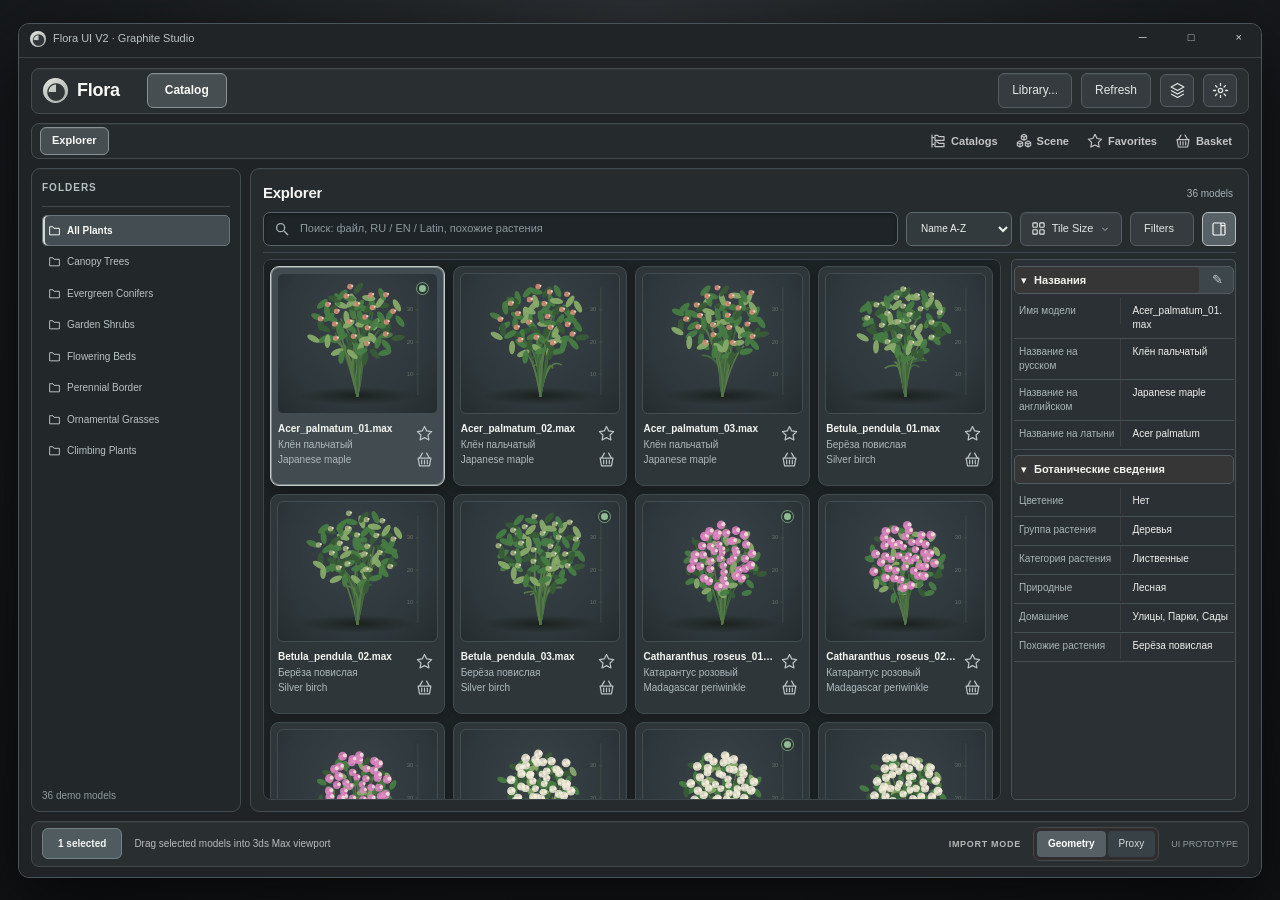
==== commit 3b256b57: "style(flora-ui-max): redesign gray palette as Graphite Studio" ====
--- a/flora-ui-max/index.html
+++ b/flora-ui-max/index.html
@@ -3,7 +3,7 @@
 <head>
   <meta charset="utf-8">
   <meta name="viewport" content="width=device-width, initial-scale=1">
-  <title>Flora UI - 3ds Max Dark Theme</title>
+  <title>Flora UI - Graphite Studio</title>
   <meta name="description" content="Flora UI 3ds Max inspired dark graphite user interface prototype">
   <style>:root{font-family:Inter,"Segoe UI",Arial,sans-serif;font-synthesis:none;color-scheme:dark;color:#dddddd;background:#2d2d2d;font-size:12px;--bg:#282828;--surface:#2d2d2d;--surface2:#313131;--surface3:#373737;--border:#474747;--border2:#5a5a5a;--text:#e5e5e5;--muted:#a6a6a6;--muted2:#818181;--green:#bababa;--selected:#4d4d4d;--hover:#3c3c3c;--red:#9d9d9d;--amber:#bdbdbd}
 *{box-sizing:border-box}html,body{margin:0;min-height:100%;}button,input,select{font:inherit}button{cursor:pointer}button:focus-visible,input:focus-visible,select:focus-visible,a:focus-visible{outline:2px solid #bababa;outline-offset:2px}a{color:inherit;text-decoration:none}[hidden]{display:none!important}
@@ -448,117 +448,97 @@
 }
 
 
-/* =========================================================================
-   3ds Max-inspired dark UI scheme - independently maintained Flora variant.
-   Visual reference: Autodesk 3ds Max 2026 Dark UI.
-   Palette is a visual approximation, not an official Autodesk color file.
-   Layout, 36-model demo dataset and interactions remain unchanged.
-   ========================================================================= */
-:root{
- color-scheme:dark;
- --bg:#303030;
- --surface:#383838;
- --surface2:#424242;
- --surface3:#494949;
- --border:#565656;
- --border2:#6a6a6a;
- --text:#dedede;
- --muted:#aaaaaa;
- --muted2:#898989;
- --green:#78bbaa;
- --selected:#3d6658;
- --hover:#515151;
- --red:#d57c78;
- --amber:#c6a052;
-}
-html,body,.stage{background:#2a2a2a;color:var(--text)}
-.desktop-window{background:#343434;border-color:#646464;box-shadow:0 14px 38px #0006}
-.os-bar{background:#404040;color:#dedede;border-color:#616161}
-.os-actions{color:#bcbcbc}
-.application{background:#373737}
-.logo{background:linear-gradient(145deg,#93c8b8,#4c9580);color:#1e4035}
-.top-header,.catalog-nav,.statusbar{background:#454545;border-color:#5c5c5c}
-.brand-title{color:#ededed}
-.app-version,.prototype-note,.footer-label{color:#adadad}
-.workspace-tab{color:#cecece}
-.workspace-tab:hover{background:#4b5b52;color:#f2f2f2}
-.workspace-tab.active{background:#426b5c;color:#edf7f1}
-.catalog-tab{color:#d0d0d0}
-.catalog-tab:hover,.catalog-actions .catalog-tab.icon-nav:hover{background:#526158;color:#eeeeee}
-.catalog-tab.active,.catalog-actions .catalog-tab.icon-nav.active{background:#436f5e;border-color:#78af99;color:#f2faf5}
-.catalogs-menu,.plant-context-menu{background:#454545;border-color:#666666;box-shadow:0 9px 19px #0006}
-.catalog-menu-item:hover,.catalog-menu-add:hover,.plant-context-menu button:hover{background:#555555}
-.toolbar-button,.sidebar-section-button,.filter-trigger{background:#4a4a4a;color:#dedede;border-color:#676767}
-.toolbar-button:hover,.toolbar-button.active,.sidebar-section-button:hover{background:#53635a;color:#f5f5f5;border-color:#8bac98}
-.toolbar-button.active,.tile-trigger[aria-expanded="true"]{background:#487766;border-color:#87baa4;color:#f3faf5}
-.manager-link{color:#a6d3bf}
-.primary,button.primary{background:#4c9076;color:#ffffff;border-color:#7eb5a0}
-.primary:hover,button.primary:hover{background:#5ca287}
-.sidebar,.library-area{background:#3c3c3c;border-color:#5b5b5b}
-.sidebar-heading{color:#c2c2c2;border-color:#575757}
-.sidebar-footer{color:#a9a9a9}
-.tree-item{color:#c9c9c9}
-.tree-item svg,.tree-item .twisty{color:#b4b4b4}
-.tree-item:hover{background:#4d5d53}
-.tree-item.active{background:#4a7562;color:#f4faf5}
-.content-heading h1{color:#f0f0f0}
-.content-heading p,.model-count{color:#b7b7b7}
-.content-tag{background:#454545;border-color:#696969;color:#d3d3d3}
-.search-toolbar{border-color:#606060}
-.search-holder{background:#474747;border-color:#707070;color:#c3c3c3}
-.search-holder input{color:#ececec}
-.search-holder input::placeholder{color:#a4a4a4}
-select,input[type="number"],input[type="text"],input[type="search"],.property-edit-field{background:#494949;border-color:#666666;color:#e4e4e4}
-select:focus-visible,input:focus-visible,button:focus-visible,a:focus-visible{outline:2px solid #8dcbb6;outline-offset:1px}
-select option{background:#424242;color:#e5e5e5}
-.filter-panel{background:#414141;border-color:#636363}
-.filter-header,.filter-section-heading{color:#d4d4d4}
-.filter-segments button,.segmented button{background:#484848;color:#d0d0d0}
-.filter-segments button.active,.segmented button.active{background:#4d7866;color:#f5faf7}
-.filter-segments button:hover,.segmented button:hover{background:#57665c}
-.results-shell{border-color:#575757}
-.model-grid{background:#363636;border-color:#585858}
-.model-card{background:#414141;border-color:transparent}
-.model-card:hover{background:#505a52;border-color:#83ad91}
-.model-card.selected{background:#3f594d;border-color:#83bd9f}
-.plant-image,.basket-preview{background:#323232}
-.card-copy .card-name,.basket-card-title{color:#e8e8e8}
-.card-copy .card-secondary,.basket-card-description{color:#bbbbbb}
-.card-actions button{color:#c6c6c6}
-.card-actions button:hover,.card-actions button:focus-visible{background:#526156;color:#fafafa}
-.card-actions .star-button.active,.card-actions .card-basket-button.is-added{color:#a6d5ae}
-.scene-presence-dot{background:#87b581;border-color:#363636;box-shadow:0 0 0 1px #658761}
-.flora-table{color:#dedede;background:#3c3c3c}
-.flora-table th{background:#484848;color:#dfdfdf}
-.flora-table th>button:hover,.flora-table tbody tr:hover{background:#545454}
-.flora-table th,.flora-table td{border-color:#606060}
-.flora-table tbody tr.selected{background:#456d5b;outline-color:#92c8ae}
-.flora-table td:first-child{color:#e4e4e4}
-.properties-panel{border-color:#616161}
-.property-heading{background:#4a4a4a}
-.property-heading .property-group-title{color:#ededed}
-.property-row{border-color:#545454}
-.property-row>span:first-child{color:#b0b0b0}
-.property-row>span:last-child{color:#e1e1e1}
-.property-edit-field{background:#454545;color:#e8e8e8}
-.basket-top,.basket-toolbar,.basket-card{background:#414141;border-color:#5f5f5f}
-.basket-toolbar-info strong{color:#e5e5e5}
-.basket-grid{background:#393939}
-.tile-size-popover{background:#484848;border-color:#727272}
-.tile-popover-heading,.tile-popover-heading label{color:#f0f0f0}
-.tile-popover-heading output{color:#b5e2ce}
-.tile-size-popover input[type=range],input[type=range],input[type=checkbox]{accent-color:#82c0a8}
-.modal{background:#414141;border-color:#707070;box-shadow:0 16px 42px #0008}
-.modal-header,.modal-footer{background:#484848;border-color:#646464}
-.modal-body-section{background:#414141;border-color:#595959}
-#toast{background:#4d4d4d;color:#f0f0f0;border-color:#777777}
+
+/* GRAPHITE STUDIO - charcoal architecture, matte titanium details */
+:root{color-scheme:dark;font-family:"Segoe UI Variable","Segoe UI",Inter,Arial,sans-serif;--bg:#181a1c;--surface:#25292c;--surface2:#2b3033;--surface3:#363b3e;--border:#40484d;--border2:#697277;--text:#f0f1ef;--muted:#aab2b6;--muted2:#899297;--green:#c0c7c6;--selected:#464d51;--hover:#3d4448}
+html,body{background:#16181b;color:var(--text)}
+.stage{background:radial-gradient(ellipse at 50% 0%,#2c3034,#191c1f 56%,#111315)}
+.desktop-window{background:#1a1e20;border:1px solid #4b5459;border-radius:11px;box-shadow:0 25px 75px #000b,inset 0 1px 0 #ffffff10}
+.os-bar{background:#202427;color:#bbc3c4;border-bottom-color:#3d4448;font-size:11px}
+.logo{background:linear-gradient(145deg,#e2e4df,#a2aba6);color:#303538;box-shadow:inset 0 0 0 1px #ffffff21}
+.brand-title{color:#f8f8f5;letter-spacing:-.25px}
+.application{background:#1f2326}
+.top-header,.catalog-nav,.statusbar{background:#292e31;border:1px solid #424a4e;border-radius:8px;box-shadow:inset 0 1px 0 #ffffff09}
+.catalog-nav{background:#252a2d}
+.workspace-tab,.catalog-tab{color:#bdc6c9}
+.workspace-tab:hover,.catalog-tab:hover,.catalog-actions .catalog-tab.icon-nav:hover{background:#394145;color:#fff}
+.workspace-tab.active,.catalog-tab.active,.catalog-actions .catalog-tab.icon-nav.active{background:#464e52;border:1px solid #879196;color:#fafaf6;box-shadow:inset 0 1px 0 #ffffff16}
+.toolbar-button,.sidebar-section-button,.filter-trigger{background:#353b3f;border:1px solid #535d62;color:#e2e6e4;border-radius:6px;box-shadow:inset 0 1px 0 #ffffff0b;transition:background .16s,border-color .16s}
+.toolbar-button:hover,.sidebar-section-button:hover,.filter-trigger:hover{background:#444d52;border-color:#889398;color:#fff}
+.toolbar-button.active,.tile-trigger[aria-expanded=true]{background:#586166;border-color:#b4bec0;color:#fff}
+.primary,button.primary{background:#bdc4c2;border:1px solid #d5dad7;color:#1f2426;font-weight:700}
+.primary:hover,button.primary:hover{background:#dce0dc;color:#141719}
+.sidebar,.library-area{background:#262b2e;border:1px solid #424b4f;border-radius:9px;box-shadow:inset 0 1px 0 #ffffff07}
+.sidebar{background:#22272a}
+.sidebar-heading{color:#b5bec1;border-bottom-color:#424a4e;letter-spacing:1px}
+.sidebar-footer,.app-version,.prototype-note{color:#909ba0}
+.tree-item{color:#b9c2c4;border:1px solid transparent}
+.tree-item:hover{background:#3a4246;color:#fff}
+.tree-item.active{background:#444d51;border-color:#69757a;color:#f9f9f6;box-shadow:inset 2px 0 0 #d4d8d4}
+.content-heading h1{color:#f7f7f4;letter-spacing:-.2px;font-weight:730}
+.content-heading p,.model-count{color:#aab4b8}
+.search-toolbar{border-color:#3f494d}
+.search-holder{background:#1e2427;border:1px solid #59656b;border-radius:7px;color:#a5b0b5;box-shadow:inset 0 1px 4px #0005}
+.search-holder:focus-within{border-color:#bec8c9;box-shadow:0 0 0 2px #bec8c922}
+.search-holder input{background:transparent!important;border:0!important;color:#f5f6f2!important}
+.search-holder input::placeholder{color:#8e999f}
+select,input[type=number],input[type=text],input[type=search],.property-edit-field{background:#323a3e;border:1px solid #5d686d;color:#edf0ed;border-radius:6px}
+button:focus-visible,input:focus-visible,select:focus-visible,a:focus-visible{outline:2px solid #c5cdcc;outline-offset:2px}
+input[type=checkbox],input[type=range],progress{accent-color:#c9cfce}
+.filter-panel{background:#2c3336;border:1px solid #525e63;border-radius:8px;box-shadow:0 9px 24px #0005}
+.filter-segments button,.segmented button{background:#384145;color:#d6dcdb}
+.filter-segments button.active,.segmented button.active{background:#555f64;border-color:#aab5b8;color:#fff}
+.results-shell{border-color:#434c51}
+.model-grid{background:#1d2225;border:1px solid #3c4549;border-radius:8px}
+.model-grid:not(.table-mode){padding:6px 7px 9px 6px}
+.model-card{position:relative;background:#2e363a;border:1px solid #414c51;border-radius:9px;padding:6px;box-shadow:0 2px 8px #0003;transition:background .16s,border-color .16s,box-shadow .16s,transform .16s}
+.model-card:hover{background:#3a4448;border-color:#8a979d;box-shadow:0 7px 18px #0006;transform:translateY(-1px)}
+.model-card.selected{background:#424c50;border-color:#c4ccca;box-shadow:inset 0 0 0 1px #bdc6c577,0 6px 18px #0005}
+.plant-image,.basket-preview{background:radial-gradient(ellipse at 50% 35%,#394347,#2e373b 65%,#252c30);border:1px solid #424d52;border-radius:6px}
+.card-copy .card-name,.basket-card-title{color:#f5f6f2;font-weight:690}
+.card-copy .card-secondary,.basket-card-description{color:#aeb9bd}
+.card-actions button{color:#bac4c7}
+.card-actions button:hover,.card-actions button:focus-visible{background:#505c61;color:#fff}
+.card-actions .star-button.active,.card-actions .card-basket-button.is-added{color:#dce0dc}
+.scene-presence-dot{background:#90bc93;border:2px solid #2c3437;box-shadow:0 0 0 1px #719874}
+.flora-table{background:#292f33;color:#ecefec;border-color:#4d585d}
+.flora-table th{background:#3e484d;color:#e9ece9}
+.flora-table th,.flora-table td{border-color:#485357}
+.flora-table tbody tr:hover{background:#3d474b}
+.flora-table tbody tr.selected{background:#505b60;outline:1px solid #c2cbca}
+.properties-panel{background:#2a3033;border-color:#485257}
+.property-heading{background:#3d474b;border:1px solid #505c61;border-radius:5px}
+.property-heading .property-group-title{color:#f2f3ef}
+.property-row{border-bottom:1px solid #444e53}
+.property-row>span:first-child{color:#aab5b9}
+.property-row>span:last-child{color:#f0f1ee}
+.basket-workspace{background:#24292c}
+.basket-top,.basket-toolbar{background:#2d3438;border:1px solid #4b575c;border-radius:9px}
+.basket-grid{background:#202629}
+.basket-card{background:#30383c;border:1px solid #475459;border-radius:9px;box-shadow:0 2px 9px #0004}
+.basket-card:hover{background:#3f494e;border-color:#89969b}
+.selected-pill{background:#505b60;border:1px solid #738186;color:#f3f4f1}
+.catalogs-menu,.plant-context-menu{background:#323b3f;border:1px solid #6b777c;box-shadow:0 14px 34px #0009}
+.catalog-menu-item:hover,.catalog-menu-add:hover,.plant-context-menu button:hover{background:#485357}
+.tile-size-popover{background:#343d41;border:1px solid #7c898e;box-shadow:0 15px 36px #000a}
+.tile-popover-heading output{color:#e5e8e4}
+.tile-size-popover input[type=range]{accent-color:#c6cecb}
+.modal{background:#323a3e;border:1px solid #79858a;border-radius:12px;box-shadow:0 28px 72px #000b;color:#f3f4f0}
+.modal-header,.modal-footer{background:#3b454a;border-color:#536066}
+.modal-body-section{background:#323a3e;border-color:#4b565b}
+#toast{background:#465256;border:1px solid #88959a;color:#f4f5f1}
+::-webkit-scrollbar{width:9px;height:9px}
+::-webkit-scrollbar-track{background:#23292c}
+::-webkit-scrollbar-thumb{background:#58656b;border:2px solid #23292c;border-radius:8px}
+::-webkit-scrollbar-thumb:hover{background:#77858b}
+@media(hover:none){.model-card:hover{transform:none;box-shadow:0 2px 8px #0003}}
 </style>
   
 </head>
 <body>
 <div class="stage">
   <div class="desktop-window" id="floraApp">
-    <div class="os-bar"><span class="logo logo-mini" aria-hidden="true">◕</span> Flora UI V2 · 3ds Max Dark <span class="os-actions">─ &nbsp; □ &nbsp; ×</span></div>
+    <div class="os-bar"><span class="logo logo-mini" aria-hidden="true">◕</span> Flora UI V2 · Graphite Studio <span class="os-actions">─ &nbsp; □ &nbsp; ×</span></div>
     <div class="application">
       <header class="top-header">
         <span class="logo" aria-hidden="true">◕</span><strong class="brand-title">Flora</strong>
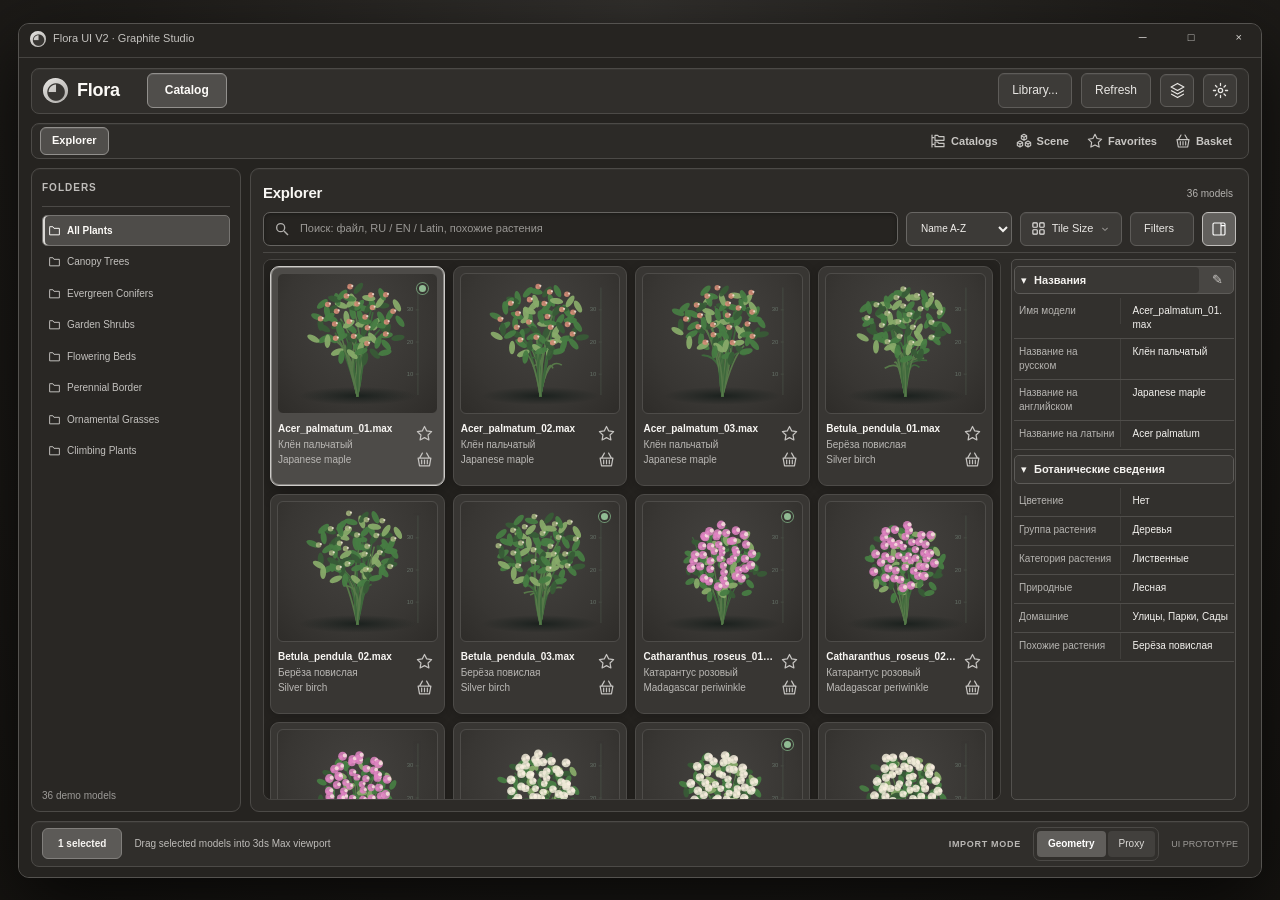
==== commit fc746ded: "style(flora-ui-max): subtly warm Graphite Studio neutral palette" ====
--- a/flora-ui-max/index.html
+++ b/flora-ui-max/index.html
@@ -5,20 +5,20 @@
   <meta name="viewport" content="width=device-width, initial-scale=1">
   <title>Flora UI - Graphite Studio</title>
   <meta name="description" content="Flora UI 3ds Max inspired dark graphite user interface prototype">
-  <style>:root{font-family:Inter,"Segoe UI",Arial,sans-serif;font-synthesis:none;color-scheme:dark;color:#dddddd;background:#2d2d2d;font-size:12px;--bg:#282828;--surface:#2d2d2d;--surface2:#313131;--surface3:#373737;--border:#474747;--border2:#5a5a5a;--text:#e5e5e5;--muted:#a6a6a6;--muted2:#818181;--green:#bababa;--selected:#4d4d4d;--hover:#3c3c3c;--red:#9d9d9d;--amber:#bdbdbd}
-*{box-sizing:border-box}html,body{margin:0;min-height:100%;}button,input,select{font:inherit}button{cursor:pointer}button:focus-visible,input:focus-visible,select:focus-visible,a:focus-visible{outline:2px solid #bababa;outline-offset:2px}a{color:inherit;text-decoration:none}[hidden]{display:none!important}
-.stage{min-height:100vh;display:flex;align-items:center;justify-content:center;padding:18px;background:#2e2e2e}.desktop-window{width:min(100%,1475px);height:min(93vh,940px);min-height:725px;border:1px solid #414141;border-radius:9px;background:#272727;display:flex;flex-direction:column;overflow:hidden;box-shadow:0 22px 55px #0008}.os-bar{flex:0 0 34px;background:#2f2f2f;padding:7px 11px;color:#e1e1e1;border-bottom:1px solid #3a3a3a;font-size:12px}.logo{height:25px;width:25px;flex:0 0 25px;border-radius:50%;display:grid;place-items:center;background:linear-gradient(150deg,#c8c8c8,#929292);color:#393939;font-weight:900;font-size:23px;line-height:1}.logo-mini{display:inline-grid;width:16px;height:16px;font-size:15px;vertical-align:middle;margin-right:4px}.os-actions{float:right;letter-spacing:8px;color:#d3d3d3}
-.application{flex:1;min-height:0;padding:10px 12px;display:flex;flex-direction:column;gap:9px}.top-header,.catalog-nav,.statusbar{border:1px solid var(--border);border-radius:8px;background:#2d2d2d;display:flex;align-items:center}.top-header{height:46px;flex:0 0 46px;padding:6px 11px;gap:9px}.brand-title{font-size:18px;color:#efefef;font-weight:700}.workspace-nav{display:flex;align-items:center;gap:4px;margin-left:18px}.workspace-tab{border:1px solid transparent;color:#a0a0a0;padding:8px 17px;border-radius:6px;background:transparent;font-weight:600}.workspace-tab.active{background:#363636;color:#c2c2c2}.workspace-tab:hover{background:#3e3e3e}.future-dot{display:inline-block;height:5px;width:5px;border-radius:50%;background:#a2a2a2;vertical-align:middle;margin-left:4px}.fill{flex:1}.toolbar-button{border:1px solid var(--border);border-radius:6px;background:#2f2f2f;color:#c1c1c1;padding:8px 13px;display:inline-flex;align-items:center;justify-content:center;gap:6px;white-space:nowrap}.toolbar-button:hover{background:#3c3c3c;color:#e3e3e3}.icon-button{width:34px;height:33px;padding:6px}.manager-link{color:#c3c3c3}.toolbar-button.active{background:#3f3f3f;color:#c6c6c6}.app-version{font-size:10px;color:#8e8e8e;white-space:nowrap;margin-left:2px}
-.workspace-container{display:flex;flex:1;flex-direction:column;min-height:0;gap:9px}.catalog-nav{flex:0 0 40px;padding:4px 8px;gap:6px}.catalog-tabs{display:flex;align-items:center;gap:4px;overflow-x:auto}.catalog-tab{border:0;background:transparent;color:#bdbdbd;padding:9px 15px;border-radius:6px;white-space:nowrap}.catalog-tab.active{background:#4d4d4d;color:#d7d7d7;font-weight:700}.catalog-tab:hover{background:#3d3d3d}.catalog-tab .catalog-close{margin-left:9px;color:#939393;font-size:11px}.catalog-body{display:grid;grid-template-columns:198px minmax(0,1fr);gap:9px;min-height:0;flex:1}.sidebar,.library-area{background:#282828;border:1px solid var(--border);border-radius:8px;min-height:0}.sidebar{display:flex;flex-direction:column;padding:13px 10px 10px;overflow:hidden}.sidebar-heading{font-size:10px;letter-spacing:.6px;font-weight:650;color:#b1b1b1;padding:0 0 13px;border-bottom:1px solid #3d3d3d}.sidebar-content{overflow-y:auto;flex:1;min-height:0;padding:8px 0}.sidebar-footer{font-size:10px;color:#8e8e8e;white-space:nowrap;text-overflow:ellipsis;overflow:hidden;padding-top:9px}.tree-item{background:transparent;border:0;width:100%;display:flex;align-items:center;gap:6px;text-align:left;padding:8px 5px;color:#a7a7a7;border-radius:5px;min-width:0}.tree-item .tree-name{min-width:0;overflow:hidden;white-space:nowrap;text-overflow:ellipsis;font-size:10px}.tree-item svg{flex:0 0 13px}.tree-item .twisty{color:#a2a2a2;width:9px;flex-shrink:0}.tree-item.active{background:#4b4b4b;color:#cbcbcb;font-weight:700}.tree-item:hover{background:#3a3a3a}.tree-item.child{padding-left:19px}.tree-item.category{font-size:11px}.tree-item.category.child{padding-left:21px}.sidebar-section-button{width:100%;border:1px solid #4e4e4e;background:#323232;border-radius:5px;color:#c4c4c4;padding:8px 9px;margin:7px 0;text-align:left}.sidebar-section-button:hover{background:#404040}
-.library-area{min-width:0;display:flex;flex-direction:column;padding:14px 12px 11px;overflow:hidden;gap:10px}.content-heading{display:flex;align-items:center;justify-content:space-between;gap:15px}.content-heading h1{font-size:18px;color:var(--text);margin:0 0 5px;line-height:1.4}.content-heading p{font-size:10px;color:#949494;margin:0;overflow:hidden;white-space:nowrap;text-overflow:ellipsis}.content-tag{font-size:10px;border:1px solid #535353;color:#b9b9b9;background:#303030;padding:6px 10px;border-radius:5px;white-space:nowrap}
-.search-toolbar{display:flex;gap:8px;align-items:center;padding-bottom:10px;border-bottom:1px solid #3d3d3d}.search-holder{background:#313131;border:1px solid #494949;border-radius:6px;display:flex;align-items:center;gap:8px;color:#878787;flex:1;padding:0 10px;min-width:0;height:36px}.search-holder input{background:transparent;border:0;outline:none;color:#dfdfdf;flex:1;width:100%;min-width:0;font-size:11px}.search-holder input::placeholder{color:#828282}select,input[type=number]{border:1px solid #484848;background:#303030;color:#cbcbcb;border-radius:5px;padding:9px 10px;font-size:11px;outline:none}.search-toolbar select{width:130px;flex-shrink:0;height:36px}.model-count{font-size:10px;color:#a1a1a1;white-space:nowrap;padding:0 3px}
-.results-shell{display:grid;grid-template-columns:minmax(0,1fr) 171px;gap:10px;min-height:0;flex:1}.model-grid{min-width:0;min-height:0;overflow-y:auto;padding:1px 5px 6px 1px;display:grid;grid-template-columns:repeat(auto-fill,minmax(155px,1fr));align-content:start;grid-auto-rows:max-content;gap:8px}.model-card{display:flex;flex-direction:column;min-width:0;background:#333333;border:1px solid #484848;border-radius:8px;padding:6px;cursor:pointer;user-select:none}.model-card:hover{border-color:#838383;background:#383838}.model-card.selected{background:#404040;border-color:#aaaaaa;box-shadow:inset 0 0 0 1px #777777}.plant-image{width:100%;aspect-ratio:1.14;background:radial-gradient(ellipse at 48% 78%,#3a3a3a,#343434 69%);border-radius:5px;overflow:hidden;display:flex;align-items:center;justify-content:center}.plant-image svg{height:100%;width:100%}.card-caption{display:flex;align-items:center;gap:3px;min-height:33px;padding:5px 1px 0}.card-name{font-size:10px;font-weight:650;color:#e1e1e1;overflow:hidden;text-overflow:ellipsis;white-space:nowrap;flex:1}.star-button{border:0;background:none;color:#a2a2a2;padding:2px 3px;font-size:20px;line-height:1}.star-button:hover,.star-button.active{color:#bcbcbc}
-.properties-panel{border-left:1px solid #3e3e3e;padding:0 0 0 1px;min-width:0;overflow:auto}.property-rows{padding:7px}.property-row{display:flex;justify-content:space-between;gap:8px;font-size:10px;padding:7px 3px;border-bottom:1px solid #3d3d3d}.property-row span:first-child{color:#939393}.property-row span:last-child{color:#dcdcdc;text-align:right;overflow-wrap:anywhere}.empty-property{font-size:10px;color:#818181;padding:5px 2px;line-height:1.7}
-.statusbar{flex:0 0 41px;padding:5px 10px;gap:12px;font-size:10px;color:#bbbbbb}.selected-pill{background:#494949;color:#c5c5c5;border-radius:6px;font-weight:750;padding:9px 15px;white-space:nowrap}.footer-label{font-size:9px;letter-spacing:.7px;color:#b6b6b6;font-weight:700}.segmented{border:1px solid #484848;border-radius:7px;background:#2e2e2e;display:flex;gap:2px;padding:3px}.segmented button{background:transparent;color:#c4c4c4;border:0;border-radius:4px;padding:6px 11px;font-size:10px}.segmented button.active{background:#4b4b4b;color:#d2d2d2;font-weight:700}.ready{color:#b2b2b2;white-space:nowrap}.live-dot{display:inline-block;width:7px;height:7px;border-radius:50%;background:#b0b0b0;box-shadow:0 0 6px #b2b2b29a;margin-right:5px}
-.empty-state{display:grid;place-items:center;color:#9f9f9f;min-height:240px;grid-column:1/-1;font-size:12px;text-align:center;padding:25px}
-.primary{border:1px solid #6d6d6d;border-radius:6px;color:#e0e0e0;background:#4a4a4a;font-weight:700;padding:10px 15px}.primary:hover{filter:brightness(1.14)}
-.modal-backdrop{position:fixed;inset:0;background:#262626c7;display:grid;place-items:center;z-index:200;padding:15px}.modal{width:min(480px,95vw);max-height:85vh;overflow:auto;background:#282828;border:1px solid #6e6e6e;border-radius:10px;box-shadow:0 22px 55px #000b;padding:19px;color:#dfdfdf}.modal-header{display:flex;justify-content:space-between;align-items:center;border-bottom:1px solid #4f4f4f;padding-bottom:13px}.modal-header h2{margin:0;font-size:17px}.close-button{border:0;color:#e1e1e1;background:transparent;font-size:22px}.modal-body-section{padding:16px 0;border-bottom:1px solid #404040}.modal-body-section h3{margin:0 0 11px;font-size:13px}.modal-body-section p{font-size:11px;color:#ababab;line-height:1.65}.modal-body-section label{display:flex;align-items:center;gap:10px;line-height:1.5}.modal-body-section input[type=checkbox]{accent-color:#b0b0b0}.modal-body-section input:not([type=checkbox]),.modal-body-section select{width:100%;padding:10px;background:#333333}.modal-footer{display:flex;justify-content:flex-end;gap:8px;padding-top:16px}.modal-meta{color:#979797;display:block;margin-top:10px;font-size:10px}.toast{position:fixed;bottom:26px;right:24px;z-index:300;min-width:260px;max-width:420px;padding:12px 18px;color:#e2e2e2;background:#3b3b3b;border:1px solid #8d8d8d;border-radius:8px;box-shadow:0 12px 28px #000a;font-size:12px}
-::-webkit-scrollbar{width:8px;height:7px}::-webkit-scrollbar-track{background:#282828}::-webkit-scrollbar-thumb{background:#5c5c5c;border-radius:8px;border:1px solid #3c3c3c}
+  <style>:root{font-family:Inter,"Segoe UI",Arial,sans-serif;font-synthesis:none;color-scheme:dark;color:#e0dedb;background:#302e2b;font-size:12px;--bg:#2b2926;--surface:#302e2b;--surface2:#34322f;--surface3:#3a3835;--border:#4a4845;--border2:#5d5b58;--text:#e8e6e3;--muted:#a9a7a4;--muted2:#84827f;--green:#bdbbb8;--selected:#504e4b;--hover:#3f3d3a;--red:#a09e9b;--amber:#c0bebb}
+*{box-sizing:border-box}html,body{margin:0;min-height:100%;}button,input,select{font:inherit}button{cursor:pointer}button:focus-visible,input:focus-visible,select:focus-visible,a:focus-visible{outline:2px solid #bdbbb8;outline-offset:2px}a{color:inherit;text-decoration:none}[hidden]{display:none!important}
+.stage{min-height:100vh;display:flex;align-items:center;justify-content:center;padding:18px;background:#312f2c}.desktop-window{width:min(100%,1475px);height:min(93vh,940px);min-height:725px;border:1px solid #44423f;border-radius:9px;background:#2a2825;display:flex;flex-direction:column;overflow:hidden;box-shadow:0 22px 55px #0008}.os-bar{flex:0 0 34px;background:#32302d;padding:7px 11px;color:#e4e2df;border-bottom:1px solid #3d3b38;font-size:12px}.logo{height:25px;width:25px;flex:0 0 25px;border-radius:50%;display:grid;place-items:center;background:linear-gradient(150deg,#cbc9c6,#959390);color:#3c3a37;font-weight:900;font-size:23px;line-height:1}.logo-mini{display:inline-grid;width:16px;height:16px;font-size:15px;vertical-align:middle;margin-right:4px}.os-actions{float:right;letter-spacing:8px;color:#d6d4d1}
+.application{flex:1;min-height:0;padding:10px 12px;display:flex;flex-direction:column;gap:9px}.top-header,.catalog-nav,.statusbar{border:1px solid var(--border);border-radius:8px;background:#302e2b;display:flex;align-items:center}.top-header{height:46px;flex:0 0 46px;padding:6px 11px;gap:9px}.brand-title{font-size:18px;color:#f2f0ed;font-weight:700}.workspace-nav{display:flex;align-items:center;gap:4px;margin-left:18px}.workspace-tab{border:1px solid transparent;color:#a3a19e;padding:8px 17px;border-radius:6px;background:transparent;font-weight:600}.workspace-tab.active{background:#393734;color:#c5c3c0}.workspace-tab:hover{background:#413f3c}.future-dot{display:inline-block;height:5px;width:5px;border-radius:50%;background:#a5a3a0;vertical-align:middle;margin-left:4px}.fill{flex:1}.toolbar-button{border:1px solid var(--border);border-radius:6px;background:#32302d;color:#c4c2bf;padding:8px 13px;display:inline-flex;align-items:center;justify-content:center;gap:6px;white-space:nowrap}.toolbar-button:hover{background:#3f3d3a;color:#e6e4e1}.icon-button{width:34px;height:33px;padding:6px}.manager-link{color:#c6c4c1}.toolbar-button.active{background:#42403d;color:#c9c7c4}.app-version{font-size:10px;color:#918f8c;white-space:nowrap;margin-left:2px}
+.workspace-container{display:flex;flex:1;flex-direction:column;min-height:0;gap:9px}.catalog-nav{flex:0 0 40px;padding:4px 8px;gap:6px}.catalog-tabs{display:flex;align-items:center;gap:4px;overflow-x:auto}.catalog-tab{border:0;background:transparent;color:#c0bebb;padding:9px 15px;border-radius:6px;white-space:nowrap}.catalog-tab.active{background:#504e4b;color:#dad8d5;font-weight:700}.catalog-tab:hover{background:#403e3b}.catalog-tab .catalog-close{margin-left:9px;color:#969491;font-size:11px}.catalog-body{display:grid;grid-template-columns:198px minmax(0,1fr);gap:9px;min-height:0;flex:1}.sidebar,.library-area{background:#2b2926;border:1px solid var(--border);border-radius:8px;min-height:0}.sidebar{display:flex;flex-direction:column;padding:13px 10px 10px;overflow:hidden}.sidebar-heading{font-size:10px;letter-spacing:.6px;font-weight:650;color:#b4b2af;padding:0 0 13px;border-bottom:1px solid #403e3b}.sidebar-content{overflow-y:auto;flex:1;min-height:0;padding:8px 0}.sidebar-footer{font-size:10px;color:#918f8c;white-space:nowrap;text-overflow:ellipsis;overflow:hidden;padding-top:9px}.tree-item{background:transparent;border:0;width:100%;display:flex;align-items:center;gap:6px;text-align:left;padding:8px 5px;color:#aaa8a5;border-radius:5px;min-width:0}.tree-item .tree-name{min-width:0;overflow:hidden;white-space:nowrap;text-overflow:ellipsis;font-size:10px}.tree-item svg{flex:0 0 13px}.tree-item .twisty{color:#a5a3a0;width:9px;flex-shrink:0}.tree-item.active{background:#4e4c49;color:#ceccc9;font-weight:700}.tree-item:hover{background:#3d3b38}.tree-item.child{padding-left:19px}.tree-item.category{font-size:11px}.tree-item.category.child{padding-left:21px}.sidebar-section-button{width:100%;border:1px solid #514f4c;background:#353330;border-radius:5px;color:#c7c5c2;padding:8px 9px;margin:7px 0;text-align:left}.sidebar-section-button:hover{background:#43413e}
+.library-area{min-width:0;display:flex;flex-direction:column;padding:14px 12px 11px;overflow:hidden;gap:10px}.content-heading{display:flex;align-items:center;justify-content:space-between;gap:15px}.content-heading h1{font-size:18px;color:var(--text);margin:0 0 5px;line-height:1.4}.content-heading p{font-size:10px;color:#979592;margin:0;overflow:hidden;white-space:nowrap;text-overflow:ellipsis}.content-tag{font-size:10px;border:1px solid #565451;color:#bcbab7;background:#33312e;padding:6px 10px;border-radius:5px;white-space:nowrap}
+.search-toolbar{display:flex;gap:8px;align-items:center;padding-bottom:10px;border-bottom:1px solid #403e3b}.search-holder{background:#34322f;border:1px solid #4c4a47;border-radius:6px;display:flex;align-items:center;gap:8px;color:#8a8885;flex:1;padding:0 10px;min-width:0;height:36px}.search-holder input{background:transparent;border:0;outline:none;color:#e2e0dd;flex:1;width:100%;min-width:0;font-size:11px}.search-holder input::placeholder{color:#858380}select,input[type=number]{border:1px solid #4b4946;background:#33312e;color:#ceccc9;border-radius:5px;padding:9px 10px;font-size:11px;outline:none}.search-toolbar select{width:130px;flex-shrink:0;height:36px}.model-count{font-size:10px;color:#a4a29f;white-space:nowrap;padding:0 3px}
+.results-shell{display:grid;grid-template-columns:minmax(0,1fr) 171px;gap:10px;min-height:0;flex:1}.model-grid{min-width:0;min-height:0;overflow-y:auto;padding:1px 5px 6px 1px;display:grid;grid-template-columns:repeat(auto-fill,minmax(155px,1fr));align-content:start;grid-auto-rows:max-content;gap:8px}.model-card{display:flex;flex-direction:column;min-width:0;background:#363431;border:1px solid #4b4946;border-radius:8px;padding:6px;cursor:pointer;user-select:none}.model-card:hover{border-color:#868481;background:#3b3936}.model-card.selected{background:#43413e;border-color:#adaba8;box-shadow:inset 0 0 0 1px #7a7875}.plant-image{width:100%;aspect-ratio:1.14;background:radial-gradient(ellipse at 48% 78%,#3d3b38,#373532 69%);border-radius:5px;overflow:hidden;display:flex;align-items:center;justify-content:center}.plant-image svg{height:100%;width:100%}.card-caption{display:flex;align-items:center;gap:3px;min-height:33px;padding:5px 1px 0}.card-name{font-size:10px;font-weight:650;color:#e4e2df;overflow:hidden;text-overflow:ellipsis;white-space:nowrap;flex:1}.star-button{border:0;background:none;color:#a5a3a0;padding:2px 3px;font-size:20px;line-height:1}.star-button:hover,.star-button.active{color:#bfbdba}
+.properties-panel{border-left:1px solid #413f3c;padding:0 0 0 1px;min-width:0;overflow:auto}.property-rows{padding:7px}.property-row{display:flex;justify-content:space-between;gap:8px;font-size:10px;padding:7px 3px;border-bottom:1px solid #403e3b}.property-row span:first-child{color:#969491}.property-row span:last-child{color:#dfddda;text-align:right;overflow-wrap:anywhere}.empty-property{font-size:10px;color:#84827f;padding:5px 2px;line-height:1.7}
+.statusbar{flex:0 0 41px;padding:5px 10px;gap:12px;font-size:10px;color:#bebcb9}.selected-pill{background:#4c4a47;color:#c8c6c3;border-radius:6px;font-weight:750;padding:9px 15px;white-space:nowrap}.footer-label{font-size:9px;letter-spacing:.7px;color:#b9b7b4;font-weight:700}.segmented{border:1px solid #4b4946;border-radius:7px;background:#312f2c;display:flex;gap:2px;padding:3px}.segmented button{background:transparent;color:#c7c5c2;border:0;border-radius:4px;padding:6px 11px;font-size:10px}.segmented button.active{background:#4e4c49;color:#d5d3d0;font-weight:700}.ready{color:#b5b3b0;white-space:nowrap}.live-dot{display:inline-block;width:7px;height:7px;border-radius:50%;background:#b3b1ae;box-shadow:0 0 6px #b5b3b09a;margin-right:5px}
+.empty-state{display:grid;place-items:center;color:#a2a09d;min-height:240px;grid-column:1/-1;font-size:12px;text-align:center;padding:25px}
+.primary{border:1px solid #706e6b;border-radius:6px;color:#e3e1de;background:#4d4b48;font-weight:700;padding:10px 15px}.primary:hover{filter:brightness(1.14)}
+.modal-backdrop{position:fixed;inset:0;background:#292724c7;display:grid;place-items:center;z-index:200;padding:15px}.modal{width:min(480px,95vw);max-height:85vh;overflow:auto;background:#2b2926;border:1px solid #716f6c;border-radius:10px;box-shadow:0 22px 55px #000b;padding:19px;color:#e2e0dd}.modal-header{display:flex;justify-content:space-between;align-items:center;border-bottom:1px solid #52504d;padding-bottom:13px}.modal-header h2{margin:0;font-size:17px}.close-button{border:0;color:#e4e2df;background:transparent;font-size:22px}.modal-body-section{padding:16px 0;border-bottom:1px solid #43413e}.modal-body-section h3{margin:0 0 11px;font-size:13px}.modal-body-section p{font-size:11px;color:#aeaca9;line-height:1.65}.modal-body-section label{display:flex;align-items:center;gap:10px;line-height:1.5}.modal-body-section input[type=checkbox]{accent-color:#b3b1ae}.modal-body-section input:not([type=checkbox]),.modal-body-section select{width:100%;padding:10px;background:#363431}.modal-footer{display:flex;justify-content:flex-end;gap:8px;padding-top:16px}.modal-meta{color:#9a9895;display:block;margin-top:10px;font-size:10px}.toast{position:fixed;bottom:26px;right:24px;z-index:300;min-width:260px;max-width:420px;padding:12px 18px;color:#e5e3e0;background:#3e3c39;border:1px solid #908e8b;border-radius:8px;box-shadow:0 12px 28px #000a;font-size:12px}
+::-webkit-scrollbar{width:8px;height:7px}::-webkit-scrollbar-track{background:#2b2926}::-webkit-scrollbar-thumb{background:#5f5d5a;border-radius:8px;border:1px solid #3f3d3a}
 @media(max-width:1100px){.model-grid{grid-template-columns:repeat(auto-fill,minmax(135px,1fr))}.results-shell{grid-template-columns:minmax(0,1fr) 125px}.catalog-body{grid-template-columns:160px minmax(0,1fr)}.app-version{font-size:9px}}
 @media(max-width:790px){.stage{padding:0}.desktop-window{height:100vh;min-height:620px;border-radius:0}.application{padding:7px}.workspace-nav{margin-left:6px}.workspace-tab{padding:7px}.app-version{display:none}.top-header{gap:5px;padding:5px}.toolbar-button{padding:7px}.catalog-body{grid-template-columns:136px minmax(0,1fr);gap:6px}.results-shell{grid-template-columns:1fr}.properties-panel{display:none}.model-grid{grid-template-columns:repeat(auto-fill,minmax(135px,1fr))}.catalog-nav{padding:3px}.library-area{padding:10px}.future-label{white-space:normal}}
 @media(max-width:540px){.sidebar{display:none}.catalog-body{grid-template-columns:1fr}.top-header .toolbar-button:not(.icon-button){font-size:0;width:33px;height:33px}.top-header #libraryButton:after{content:'L';font-size:12px}.top-header #refreshButton:after{content:'↻';font-size:15px}.statusbar #statusHint,.footer-label{display:none}.catalog-nav{gap:2px}.catalog-tab{padding:8px}.model-grid{grid-template-columns:repeat(2,minmax(0,1fr))}.model-count{display:none}.search-toolbar select{width:90px}.brand-title{font-size:15px}.workspace-tab{font-size:10px;padding:6px}}
@@ -27,48 +27,48 @@
 /* Flora Import Basket - same flat surfaces and proportions as the Catalog. */
 [hidden]{display:none!important}
 .content-actions{display:flex;align-items:center;justify-content:flex-end;gap:8px;flex-wrap:wrap}
-.explorer-info-status{font-size:9px;color:#a6a6a6;max-width:180px;overflow:hidden;text-overflow:ellipsis;white-space:nowrap}
-.basket-tab-count{display:inline-grid;place-items:center;margin-left:7px;min-width:18px;height:18px;padding:0 4px;border-radius:4px;background:#3d3d3d;color:#bebebe;font-size:10px;font-weight:700}
-.catalog-tab.active .basket-tab-count{background:#393939;color:#dddddd}
+.explorer-info-status{font-size:9px;color:#a9a7a4;max-width:180px;overflow:hidden;text-overflow:ellipsis;white-space:nowrap}
+.basket-tab-count{display:inline-grid;place-items:center;margin-left:7px;min-width:18px;height:18px;padding:0 4px;border-radius:4px;background:#403e3b;color:#c1bfbc;font-size:10px;font-weight:700}
+.catalog-tab.active .basket-tab-count{background:#3c3a37;color:#e0dedb}
 .model-card{position:relative}
-.basket-add-button{position:absolute;top:12px;right:12px;z-index:1;width:27px;height:27px;display:grid;place-items:center;border:1px solid #636363;border-radius:5px;background:#353535;color:#d6d6d6;cursor:pointer;opacity:0;transition:opacity .12s ease,background .12s ease}
+.basket-add-button{position:absolute;top:12px;right:12px;z-index:1;width:27px;height:27px;display:grid;place-items:center;border:1px solid #666461;border-radius:5px;background:#383633;color:#d9d7d4;cursor:pointer;opacity:0;transition:opacity .12s ease,background .12s ease}
 .model-card:hover .basket-add-button,.model-card:focus-within .basket-add-button,.basket-add-button.is-added{opacity:1}
-.basket-add-button:hover,.basket-add-button:focus-visible{background:#4a4a4a;color:#ececec}
-.basket-add-button.is-added{color:#bababa}
+.basket-add-button:hover,.basket-add-button:focus-visible{background:#4d4b48;color:#efedea}
+.basket-add-button.is-added{color:#bdbbb8}
 .model-grid.list-view .basket-add-button{position:static;order:5;flex:0 0 27px;opacity:1;margin-left:3px}
-.plant-context-menu{position:fixed;z-index:240;min-width:192px;padding:4px;border:1px solid #5a5a5a;border-radius:7px;background:#282828;box-shadow:0 8px 20px #0007}
-.plant-context-menu button{width:100%;border:0;background:transparent;color:#dcdcdc;text-align:left;padding:10px 12px;border-radius:4px;font-size:11px;cursor:pointer}
-.plant-context-menu button:hover{background:#3f3f3f}
+.plant-context-menu{position:fixed;z-index:240;min-width:192px;padding:4px;border:1px solid #5d5b58;border-radius:7px;background:#2b2926;box-shadow:0 8px 20px #0007}
+.plant-context-menu button{width:100%;border:0;background:transparent;color:#dfddda;text-align:left;padding:10px 12px;border-radius:4px;font-size:11px;cursor:pointer}
+.plant-context-menu button:hover{background:#42403d}
 .basket-workspace{display:flex;flex:1;flex-direction:column;min-height:0;gap:9px}
-.basket-top{display:flex;align-items:center;justify-content:space-between;gap:14px;padding:17px 18px 15px;background:#282828;border:1px solid var(--border);border-radius:8px}
-.basket-eyebrow{font-size:9px;letter-spacing:1.1px;color:#9f9f9f;margin-bottom:7px}
-.basket-top h1{font-size:19px;font-weight:700;color:#e1e1e1;margin:0 0 5px}
-.basket-heading-count{font-size:11px;font-weight:500;color:#a5a5a5;margin-left:9px}
-.basket-top p{font-size:11px;color:#9e9e9e;margin:0;line-height:1.5}
-.basket-toolbar{display:flex;align-items:center;justify-content:space-between;gap:15px;background:#282828;border:1px solid var(--border);border-radius:8px;padding:11px 15px}
+.basket-top{display:flex;align-items:center;justify-content:space-between;gap:14px;padding:17px 18px 15px;background:#2b2926;border:1px solid var(--border);border-radius:8px}
+.basket-eyebrow{font-size:9px;letter-spacing:1.1px;color:#a2a09d;margin-bottom:7px}
+.basket-top h1{font-size:19px;font-weight:700;color:#e4e2df;margin:0 0 5px}
+.basket-heading-count{font-size:11px;font-weight:500;color:#a8a6a3;margin-left:9px}
+.basket-top p{font-size:11px;color:#a19f9c;margin:0;line-height:1.5}
+.basket-toolbar{display:flex;align-items:center;justify-content:space-between;gap:15px;background:#2b2926;border:1px solid var(--border);border-radius:8px;padding:11px 15px}
 .basket-toolbar-info{display:flex;flex-direction:column;gap:3px}
-.basket-toolbar-info strong{font-weight:650;font-size:12px;color:#dcdcdc}
-.basket-toolbar-info span{font-size:10px;color:#9f9f9f}
-.basket-size-control{display:flex;align-items:center;gap:11px;font-size:11px;color:#bbbbbb;white-space:nowrap}
-.basket-size-control input[type=range]{width:130px;accent-color:#adadad;cursor:pointer}
-.basket-size-control output{font-size:10px;color:#b3b3b3;min-width:39px;text-align:right}
-.basket-grid{--basket-card-size:176px;flex:1;min-height:0;overflow:auto;align-content:start;display:grid;grid-template-columns:repeat(auto-fill,minmax(min(100%,var(--basket-card-size)),1fr));grid-auto-rows:max-content;gap:10px;padding:12px;background:#282828;border:1px solid var(--border);border-radius:8px}
-.basket-card{min-width:0;background:#333333;border:1px solid #484848;border-radius:8px;padding:7px}
-.basket-card:hover{border-color:#7e7e7e}
-.basket-preview{position:relative;aspect-ratio:1.14;display:flex;align-items:center;justify-content:center;overflow:hidden;border-radius:5px;background:radial-gradient(ellipse at 48% 78%,#3a3a3a,#343434 69%)}
+.basket-toolbar-info strong{font-weight:650;font-size:12px;color:#dfddda}
+.basket-toolbar-info span{font-size:10px;color:#a2a09d}
+.basket-size-control{display:flex;align-items:center;gap:11px;font-size:11px;color:#bebcb9;white-space:nowrap}
+.basket-size-control input[type=range]{width:130px;accent-color:#b0aeab;cursor:pointer}
+.basket-size-control output{font-size:10px;color:#b6b4b1;min-width:39px;text-align:right}
+.basket-grid{--basket-card-size:176px;flex:1;min-height:0;overflow:auto;align-content:start;display:grid;grid-template-columns:repeat(auto-fill,minmax(min(100%,var(--basket-card-size)),1fr));grid-auto-rows:max-content;gap:10px;padding:12px;background:#2b2926;border:1px solid var(--border);border-radius:8px}
+.basket-card{min-width:0;background:#363431;border:1px solid #4b4946;border-radius:8px;padding:7px}
+.basket-card:hover{border-color:#817f7c}
+.basket-preview{position:relative;aspect-ratio:1.14;display:flex;align-items:center;justify-content:center;overflow:hidden;border-radius:5px;background:radial-gradient(ellipse at 48% 78%,#3d3b38,#373532 69%)}
 .basket-preview svg{width:100%;height:100%}
-.basket-check{position:absolute;top:7px;left:7px;display:flex;align-items:center;gap:4px;background:#2d2d2ded;border:1px solid #565656;border-radius:5px;padding:5px 6px;color:#e3e3e3;font-size:10px;cursor:pointer}
-.basket-check input{width:14px;height:14px;margin:0;accent-color:#adadad}
-.basket-remove{position:absolute;top:7px;right:7px;border:1px solid #5a5a5a;width:25px;height:25px;background:#2d2d2de8;border-radius:5px;color:#bfbfbf;font-size:20px;line-height:18px;cursor:pointer}
-.basket-remove:hover{background:#444444;color:#d9d9d9;border-color:#6d6d6d}
-.basket-card-title{padding:8px 2px 0;color:#e0e0e0;font-weight:650;font-size:10px;white-space:nowrap;overflow:hidden;text-overflow:ellipsis}
-.basket-card-description{padding:4px 2px 3px;color:#a0a0a0;font-size:10px;white-space:nowrap;overflow:hidden;text-overflow:ellipsis}
-.basket-empty{grid-column:1/-1;justify-self:center;align-self:center;max-width:390px;text-align:center;color:#a5a5a5;padding:40px 12px}
-.basket-empty strong{font-size:16px;color:#d4d4d4}
+.basket-check{position:absolute;top:7px;left:7px;display:flex;align-items:center;gap:4px;background:#302e2bed;border:1px solid #595754;border-radius:5px;padding:5px 6px;color:#e6e4e1;font-size:10px;cursor:pointer}
+.basket-check input{width:14px;height:14px;margin:0;accent-color:#b0aeab}
+.basket-remove{position:absolute;top:7px;right:7px;border:1px solid #5d5b58;width:25px;height:25px;background:#302e2be8;border-radius:5px;color:#c2c0bd;font-size:20px;line-height:18px;cursor:pointer}
+.basket-remove:hover{background:#474542;color:#dcdad7;border-color:#706e6b}
+.basket-card-title{padding:8px 2px 0;color:#e3e1de;font-weight:650;font-size:10px;white-space:nowrap;overflow:hidden;text-overflow:ellipsis}
+.basket-card-description{padding:4px 2px 3px;color:#a3a19e;font-size:10px;white-space:nowrap;overflow:hidden;text-overflow:ellipsis}
+.basket-empty{grid-column:1/-1;justify-self:center;align-self:center;max-width:390px;text-align:center;color:#a8a6a3;padding:40px 12px}
+.basket-empty strong{font-size:16px;color:#d7d5d2}
 .basket-empty p{font-size:11px;line-height:1.7}
 .basket-footer{padding:8px 11px;min-height:49px;gap:10px}
-.basket-footer-hint{font-size:10px;color:#a2a2a2}
-.basket-demo-label{font-size:9px;color:#949494;letter-spacing:.5px}
+.basket-footer-hint{font-size:10px;color:#a5a3a0}
+.basket-demo-label{font-size:9px;color:#979592;letter-spacing:.5px}
 button:disabled{opacity:.43;cursor:not-allowed}
 @media(max-width:790px){
  .basket-top{padding:13px}
@@ -91,25 +91,25 @@
 .catalog-tabs{min-width:0;flex:0 1 auto}
 .catalogs-dropdown{position:relative;flex:0 0 auto}
 .catalogs-trigger{display:flex;align-items:center;gap:7px;border:1px solid transparent}
-.catalogs-trigger.active{color:#cdcdcd;background:#4d4d4d}
-.catalog-selected-name{font-size:9px;font-weight:500;color:#cdcdcd;max-width:115px;overflow:hidden;text-overflow:ellipsis;white-space:nowrap}
-.catalogs-menu{position:absolute;top:calc(100% + 7px);left:0;width:232px;z-index:60;padding:5px;background:#282828;border:1px solid #4f4f4f;border-radius:8px;box-shadow:0 10px 24px #0008;max-height:min(390px,64vh);overflow-y:auto}
-.catalog-menu-heading{font-size:9px;letter-spacing:.9px;color:#9e9e9e;padding:11px 10px 9px}
-.catalog-menu-item,.catalog-menu-add{display:flex;align-items:center;gap:9px;width:100%;padding:10px 11px;border:0;border-radius:5px;background:transparent;color:#c6c6c6;text-align:left;font-size:11px}
-.catalog-menu-item:hover,.catalog-menu-add:hover{background:#3c3c3c}
-.catalog-menu-item.active{background:#474747;color:#dadada}
-.catalog-menu-dot{width:8px;height:8px;border-radius:50%;background:#7a7a7a;border:1px solid #a9a9a9}
-.catalog-menu-item.active .catalog-menu-dot{background:#bcbcbc}
-.catalog-menu-divider{height:1px;background:#464646;margin:5px 4px}
-.catalog-menu-add{color:#c9c9c9;font-weight:650}
+.catalogs-trigger.active{color:#d0cecb;background:#504e4b}
+.catalog-selected-name{font-size:9px;font-weight:500;color:#d0cecb;max-width:115px;overflow:hidden;text-overflow:ellipsis;white-space:nowrap}
+.catalogs-menu{position:absolute;top:calc(100% + 7px);left:0;width:232px;z-index:60;padding:5px;background:#2b2926;border:1px solid #52504d;border-radius:8px;box-shadow:0 10px 24px #0008;max-height:min(390px,64vh);overflow-y:auto}
+.catalog-menu-heading{font-size:9px;letter-spacing:.9px;color:#a19f9c;padding:11px 10px 9px}
+.catalog-menu-item,.catalog-menu-add{display:flex;align-items:center;gap:9px;width:100%;padding:10px 11px;border:0;border-radius:5px;background:transparent;color:#c9c7c4;text-align:left;font-size:11px}
+.catalog-menu-item:hover,.catalog-menu-add:hover{background:#3f3d3a}
+.catalog-menu-item.active{background:#4a4845;color:#dddbd8}
+.catalog-menu-dot{width:8px;height:8px;border-radius:50%;background:#7d7b78;border:1px solid #acaaa7}
+.catalog-menu-item.active .catalog-menu-dot{background:#bfbdba}
+.catalog-menu-divider{height:1px;background:#494744;margin:5px 4px}
+.catalog-menu-add{color:#cccac7;font-weight:650}
 .catalog-tabs::-webkit-scrollbar{height:3px}
-.theme-section{font-weight:650;color:#c0c0c0}
-.theme-composition{padding-left:24px;color:#b4b4b4;min-height:30px}
-.theme-composition-mark{color:#a0a0a0;font-size:13px;width:13px}
-.theme-composition.active{color:#dddddd}
-.role-heading{grid-column:1/-1;display:flex;align-items:center;gap:12px;font-size:10px;font-weight:700;letter-spacing:1px;color:#c4c4c4;border-bottom:1px solid #464646;padding:12px 2px 9px;margin-top:7px}
+.theme-section{font-weight:650;color:#c3c1be}
+.theme-composition{padding-left:24px;color:#b7b5b2;min-height:30px}
+.theme-composition-mark{color:#a3a19e;font-size:13px;width:13px}
+.theme-composition.active{color:#e0dedb}
+.role-heading{grid-column:1/-1;display:flex;align-items:center;gap:12px;font-size:10px;font-weight:700;letter-spacing:1px;color:#c7c5c2;border-bottom:1px solid #494744;padding:12px 2px 9px;margin-top:7px}
 .role-heading:first-child{margin-top:0}
-.role-heading span{font-size:10px;font-weight:450;letter-spacing:0;color:#8e8e8e}
+.role-heading span{font-size:10px;font-weight:450;letter-spacing:0;color:#918f8c}
 .content-heading>div:first-child{flex:1;min-width:0}
 .content-heading h1{white-space:normal;overflow-wrap:anywhere}
 .content-heading p{white-space:nowrap;max-width:100%}
@@ -117,31 +117,31 @@
 
 /* FloraAtlas filters: compact, width-responsive layout and independent vertical scroll. */
 .filter-trigger{font-size:11px}
-#filterCount{color:#cdcdcd;font-weight:700}
-.filter-panel{container-type:inline-size;display:flex;flex-direction:column;flex:0 1 auto;min-height:0;max-height:var(--filter-max-height,320px);overflow:hidden;border:1px solid #4b4b4b;background:#2d2d2d;border-radius:7px;padding:9px 10px 7px}
+#filterCount{color:#d0cecb;font-weight:700}
+.filter-panel{container-type:inline-size;display:flex;flex-direction:column;flex:0 1 auto;min-height:0;max-height:var(--filter-max-height,320px);overflow:hidden;border:1px solid #4e4c49;background:#302e2b;border-radius:7px;padding:9px 10px 7px}
 .filter-header{display:flex;flex:0 0 auto;align-items:center;gap:8px;min-height:28px;padding:0 0 7px}
-.filter-header strong{font-size:11px;color:#e4e4e4}
+.filter-header strong{font-size:11px;color:#e7e5e2}
 .filter-header button{padding:5px 9px;font-size:10px}
-.filter-active-count{background:#494949;color:#cccccc;padding:3px 7px;border-radius:20px;font-size:10px;font-weight:700}
+.filter-active-count{background:#4c4a47;color:#cfcdca;padding:3px 7px;border-radius:20px;font-size:10px;font-weight:700}
 .filter-scroll{overflow-x:hidden;overflow-y:auto;overscroll-behavior:contain;scrollbar-gutter:stable;min-height:0;flex:1;outline-offset:-2px}
 .filter-content{max-width:860px;padding:2px 6px 5px 0}
 .filter-controls{display:grid;grid-template-columns:repeat(4,minmax(0,190px));gap:10px;margin-bottom:11px;max-width:820px}
-.filter-controls label,.filter-height,.filter-flowering,.filter-environment-controls label{display:flex;flex-direction:column;gap:5px;min-width:0;color:#bdbdbd;font-size:10px}
-.filter-controls select,.filter-controls input,.filter-environment-controls select{height:30px;min-width:0;width:100%;padding:5px 7px;background:#2e2e2e;border:1px solid #484848;color:#d9d9d9;border-radius:5px;font-size:10px}
+.filter-controls label,.filter-height,.filter-flowering,.filter-environment-controls label{display:flex;flex-direction:column;gap:5px;min-width:0;color:#c0bebb;font-size:10px}
+.filter-controls select,.filter-controls input,.filter-environment-controls select{height:30px;min-width:0;width:100%;padding:5px 7px;background:#312f2c;border:1px solid #4b4946;color:#dcdad7;border-radius:5px;font-size:10px}
 .filter-controls input:disabled{opacity:.5;cursor:not-allowed}
 .filter-flowering{border:0;padding:0;margin:0;min-inline-size:0}
-.filter-flowering legend{margin:0 0 5px;padding:0;color:#bdbdbd;font-size:10px}
-.filter-segments{display:flex;align-items:stretch;min-width:0;width:100%;background:#282828;border:1px solid #4a4a4a;border-radius:5px;padding:2px;gap:2px;height:30px}
-.filter-segments button{flex:1;min-width:0;padding:3px 4px;border:1px solid transparent;background:transparent;color:#c7c7c7;border-radius:4px;font-size:10px}
-.filter-segments button.active{border-color:#9c9c9c;background:#444444;color:#d3d3d3}
+.filter-flowering legend{margin:0 0 5px;padding:0;color:#c0bebb;font-size:10px}
+.filter-segments{display:flex;align-items:stretch;min-width:0;width:100%;background:#2b2926;border:1px solid #4d4b48;border-radius:5px;padding:2px;gap:2px;height:30px}
+.filter-segments button{flex:1;min-width:0;padding:3px 4px;border:1px solid transparent;background:transparent;color:#cac8c5;border-radius:4px;font-size:10px}
+.filter-segments button.active{border-color:#9f9d9a;background:#474542;color:#d6d4d1}
 .filter-field-label{min-height:12px}
-.filter-field-label small{font-size:9px;color:#979797;font-weight:400;margin-left:4px}
+.filter-field-label small{font-size:9px;color:#9a9895;font-weight:400;margin-left:4px}
 .filter-height-fields{display:flex;gap:5px;min-width:0}
 .filter-height-fields input{width:50%}
-.filter-environment{border-top:1px solid #484848;padding-top:11px}
-.filter-section-heading{display:flex;align-items:center;gap:9px;margin-bottom:9px;color:#dddddd;font-size:11px}
+.filter-environment{border-top:1px solid #4b4946;padding-top:11px}
+.filter-section-heading{display:flex;align-items:center;gap:9px;margin-bottom:9px;color:#e0dedb;font-size:11px}
 .filter-environment-controls{display:grid;grid-template-columns:repeat(2,minmax(0,195px));gap:10px;max-width:400px}
-.filter-controls select:disabled,.filter-environment-controls select:disabled{opacity:.48;cursor:not-allowed;background:#282828;color:#979797}
+.filter-controls select:disabled,.filter-environment-controls select:disabled{opacity:.48;cursor:not-allowed;background:#2b2926;color:#9a9895}
 @container (max-width:840px){.filter-controls{grid-template-columns:repeat(2,minmax(0,195px))}}
 @container (max-width:470px){.filter-controls,.filter-environment-controls{grid-template-columns:minmax(0,1fr)}.filter-content{max-width:100%}}
 
@@ -149,26 +149,26 @@
 .results-shell{grid-template-columns:minmax(0,1fr) var(--properties-width,240px);min-width:0}
 .properties-panel{position:relative;min-width:170px;display:flex;flex-direction:column;overflow:hidden}
 .properties-resize{position:absolute;z-index:9;width:10px;left:0;top:0;bottom:0;cursor:col-resize;touch-action:none;transform:translateX(-4px)}
-.properties-resize:hover,.properties-resize:focus-visible{background:#9b9b9b44;outline:none}
+.properties-resize:hover,.properties-resize:focus-visible{background:#9e9c9944;outline:none}
 .property-rows{overflow:auto;min-height:0;flex:1;padding:0 7px 9px}
 .property-group{margin-bottom:7px}
-.property-group-title{display:flex;align-items:center;gap:7px;width:100%;text-align:left;border:0;background:#363636;color:#cacaca;font-weight:700;font-size:10px;border-radius:4px;padding:9px 6px;margin-bottom:4px}
-.property-group-title:hover{background:#3e3e3e}
+.property-group-title{display:flex;align-items:center;gap:7px;width:100%;text-align:left;border:0;background:#393734;color:#cdcbc8;font-weight:700;font-size:10px;border-radius:4px;padding:9px 6px;margin-bottom:4px}
+.property-group-title:hover{background:#413f3c}
 .property-row{display:grid;grid-template-columns:minmax(0,41%) minmax(0,1fr);gap:6px;align-items:start;line-height:1.5;padding:7px 5px;min-height:26px}
 .property-row>span{overflow-wrap:anywhere;white-space:normal;min-width:0}
-.property-row>span:first-child{color:#989898}
-.property-row>span:last-child{color:#cccccc;text-align:left}
-.property-missing{font-style:normal;color:#898989}
+.property-row>span:first-child{color:#9b9996}
+.property-row>span:last-child{color:#cfcdca;text-align:left}
+.property-missing{font-style:normal;color:#8c8a87}
 .property-tags{display:flex;flex-wrap:wrap;gap:4px}
-.property-tag{padding:3px 5px;border:1px solid #545454;color:#c5c5c5;background:#363636;border-radius:4px;font-size:9px;max-width:100%;overflow-wrap:anywhere}
+.property-tag{padding:3px 5px;border:1px solid #575552;color:#c8c6c3;background:#393734;border-radius:4px;font-size:9px;max-width:100%;overflow-wrap:anywhere}
 .property-special{padding:7px 4px}
-.property-special-name{font-size:10px;color:#c3c3c3;font-weight:650;margin:0 0 8px}
+.property-special-name{font-size:10px;color:#c6c4c1;font-weight:650;margin:0 0 8px}
 .similar-plant-block{display:flex;flex-direction:column;gap:6px}
-.similar-plant-item{width:100%;background:#333333;border:1px solid #4d4d4d;display:flex;align-items:center;text-align:left;border-radius:5px;color:#cdcdcd;gap:8px;padding:5px;font-size:10px;min-width:0}
-.similar-plant-item:hover{background:#404040}
-.similar-plant-item svg{width:34px;height:35px;flex:0 0 34px;border-radius:4px;background:#373737}
+.similar-plant-item{width:100%;background:#363431;border:1px solid #504e4b;display:flex;align-items:center;text-align:left;border-radius:5px;color:#d0cecb;gap:8px;padding:5px;font-size:10px;min-width:0}
+.similar-plant-item:hover{background:#43413e}
+.similar-plant-item svg{width:34px;height:35px;flex:0 0 34px;border-radius:4px;background:#3a3835}
 .similar-plant-item span{overflow-wrap:anywhere;min-width:0}
-.property-hint{font-size:9px;color:#919191;line-height:1.5;margin:7px 4px 11px}
+.property-hint{font-size:9px;color:#94928f;line-height:1.5;margin:7px 4px 11px}
 .composition-properties .property-group-title{cursor:default}
 @media(max-width:1100px){.results-shell{grid-template-columns:minmax(0,1fr) min(27%,var(--properties-width,240px))}}
 @media(max-width:790px){
@@ -195,12 +195,12 @@
  .content-actions{max-width:100%}
 }
 
-.composition-intro{font-size:10px;color:#afafaf;background:#2f2f2f;border:1px solid #484848;border-radius:6px;padding:8px 10px;line-height:1.5}
-.composition-intro strong{color:#d2d2d2}
-.composition-intro span{color:#9a9a9a}
-
-.description-status{border:1px solid #545454;color:#cacaca;background:#353535;border-radius:5px;font-size:9px;line-height:1.4;padding:7px;margin:6px 0 11px}
-.description-status.missing{border-color:#4c4c4c;color:#afafaf;background:#303030}
+.composition-intro{font-size:10px;color:#b2b0ad;background:#32302d;border:1px solid #4b4946;border-radius:6px;padding:8px 10px;line-height:1.5}
+.composition-intro strong{color:#d5d3d0}
+.composition-intro span{color:#9d9b98}
+
+.description-status{border:1px solid #575552;color:#cdcbc8;background:#383633;border-radius:5px;font-size:9px;line-height:1.4;padding:7px;margin:6px 0 11px}
+.description-status.missing{border-color:#4f4d4a;color:#b2b0ad;background:#33312e}
 
 
 /* Installed Flora 1.0.0.26 visual proportions (prototype only). */
@@ -210,23 +210,23 @@
 .library-area{padding:11px 10px 9px;gap:7px}
 .content-heading h1{font-size:16px;margin:0 0 4px}
 .content-actions{display:flex;align-items:center;gap:7px}
-.model-count{font-size:10px;color:#9d9d9d;white-space:nowrap}
+.model-count{font-size:10px;color:#a09e9b;white-space:nowrap}
 .search-toolbar{padding-bottom:2px;gap:6px}
 .search-holder,.search-toolbar select{height:32px}
 .search-toolbar select{width:106px}
 .model-grid{grid-template-columns:repeat(auto-fill,minmax(min(100%,215px),1fr));gap:6px}
 .results-shell{grid-template-columns:minmax(0,1fr) var(--properties-width,225px);gap:7px}
-.properties-panel{border:1px solid #484848;border-radius:5px;background:#282828;min-width:170px}
+.properties-panel{border:1px solid #4b4946;border-radius:5px;background:#2b2926;min-width:170px}
 .property-rows{padding:0 1px 8px}
 .property-group{margin-bottom:5px}
-.property-group-title{padding:6px;color:#d1d1d1}
-.property-row{display:grid;grid-template-columns:minmax(0,49%) minmax(0,51%);gap:0;border-bottom:1px solid #3e3e3e;padding:0;min-height:29px}
+.property-group-title{padding:6px;color:#d4d2cf}
+.property-row{display:grid;grid-template-columns:minmax(0,49%) minmax(0,51%);gap:0;border-bottom:1px solid #413f3c;padding:0;min-height:29px}
 .property-row>span{padding:6px 5px;font-size:10px;line-height:1.35}
-.property-row>span:first-child{border-right:1px solid #3e3e3e;color:#9f9f9f}
-.property-row>span:last-child{color:#dcdcdc}
+.property-row>span:first-child{border-right:1px solid #413f3c;color:#a2a09d}
+.property-row>span:last-child{color:#dfddda}
 .property-row .property-tags{gap:3px}
-.property-tag{border:0;background:transparent;font-size:10px;color:#dcdcdc;padding:0}
-.similar-plain{font-size:10px;color:#dadada;line-height:1.4;overflow-wrap:anywhere}
+.property-tag{border:0;background:transparent;font-size:10px;color:#dfddda;padding:0}
+.similar-plain{font-size:10px;color:#dddbd8;line-height:1.4;overflow-wrap:anywhere}
 .library-area.properties-hidden .results-shell{grid-template-columns:minmax(0,1fr)}
 .library-area.properties-hidden .properties-panel{display:none}
 @media (max-height:620px){.application{gap:5px}.top-header{height:38px;flex-basis:38px}.catalog-nav{flex-basis:34px}.library-area{gap:5px}.catalog-body{gap:6px}.statusbar{flex-basis:34px}}
@@ -234,41 +234,41 @@
 @media(max-width:540px){.catalog-body{grid-template-columns:1fr}.sidebar{display:none}.results-shell{grid-template-columns:minmax(0,1fr) 170px}.model-grid{grid-template-columns:repeat(auto-fill,minmax(min(100%,165px),1fr))}}
 
 /* Flora UI V2: shared card scale, nine-column Table View and fixed Properties. */
-.tile-size-control{display:flex;align-items:center;gap:6px;white-space:nowrap;color:#b5b5b5;font-size:10px;min-width:150px}
-.tile-size-control input[type=range]{width:83px;min-width:42px;accent-color:#bababa;cursor:pointer}
-.tile-size-control output{min-width:36px;font-size:10px;text-align:right;color:#cecece}
+.tile-size-control{display:flex;align-items:center;gap:6px;white-space:nowrap;color:#b8b6b3;font-size:10px;min-width:150px}
+.tile-size-control input[type=range]{width:83px;min-width:42px;accent-color:#bdbbb8;cursor:pointer}
+.tile-size-control output{min-width:36px;font-size:10px;text-align:right;color:#d1cfcc}
 .model-grid{grid-template-columns:repeat(auto-fill,minmax(176px,1fr));gap:6px;overflow:auto;align-content:start}
 .model-card{min-width:0;align-self:start}
 .card-caption{min-height:29px}
-.card-secondary{display:block;max-width:100%;padding:1px 2px 3px;color:#a8a8a8;font-size:10px;line-height:1.3;white-space:nowrap;overflow:hidden;text-overflow:ellipsis}
-.model-grid.table-mode{display:block;overflow:auto;padding:0;background:#282828;border:1px solid #484848;border-radius:5px}
-.flora-table{table-layout:fixed;border-collapse:collapse;font-size:10px;min-width:100%;color:#dadada}
-.flora-table th,.flora-table td{position:relative;border-bottom:1px solid #414141;border-right:1px solid #3c3c3c;padding:8px 9px;text-align:left;overflow:hidden;text-overflow:ellipsis;white-space:nowrap}
-.flora-table th{position:sticky;top:0;z-index:3;background:#343434;color:#c3c3c3;padding:0}
+.card-secondary{display:block;max-width:100%;padding:1px 2px 3px;color:#aba9a6;font-size:10px;line-height:1.3;white-space:nowrap;overflow:hidden;text-overflow:ellipsis}
+.model-grid.table-mode{display:block;overflow:auto;padding:0;background:#2b2926;border:1px solid #4b4946;border-radius:5px}
+.flora-table{table-layout:fixed;border-collapse:collapse;font-size:10px;min-width:100%;color:#dddbd8}
+.flora-table th,.flora-table td{position:relative;border-bottom:1px solid #44423f;border-right:1px solid #3f3d3a;padding:8px 9px;text-align:left;overflow:hidden;text-overflow:ellipsis;white-space:nowrap}
+.flora-table th{position:sticky;top:0;z-index:3;background:#373532;color:#c6c4c1;padding:0}
 .flora-table th>button{display:block;width:100%;min-height:33px;padding:8px 12px 8px 8px;text-align:left;color:inherit;border:0;background:transparent;cursor:pointer;white-space:nowrap;overflow:hidden;text-overflow:ellipsis}
-.flora-table th>button:hover{background:#3d3d3d}
+.flora-table th>button:hover{background:#403e3b}
 .flora-table tbody tr{cursor:pointer}
-.flora-table tbody tr:hover{background:#373737}
-.flora-table tbody tr.selected{background:#484848;outline:1px solid #9a9a9a;outline-offset:-1px}
-.flora-table td:first-child{color:#e3e3e3;font-weight:650}
+.flora-table tbody tr:hover{background:#3a3835}
+.flora-table tbody tr.selected{background:#4b4946;outline:1px solid #9d9b98;outline-offset:-1px}
+.flora-table td:first-child{color:#e6e4e1;font-weight:650}
 .flora-table td .table-cell-value{display:block;overflow:hidden;text-overflow:ellipsis;white-space:nowrap}
 .flora-table td:first-child .table-cell-value{padding-right:47px}
 .table-actions{position:absolute;right:4px;top:2px;display:flex;align-items:center;gap:2px}
-.table-actions button{border:0;background:transparent;color:#c3c3c3;font-size:14px;padding:5px;line-height:1}
-.table-actions button:hover{color:#dedede}
+.table-actions button{border:0;background:transparent;color:#c6c4c1;font-size:14px;padding:5px;line-height:1}
+.table-actions button:hover{color:#e1dfdc}
 .table-resize{position:absolute;right:0;top:0;bottom:0;width:7px;cursor:col-resize;touch-action:none}
-.table-resize:hover{background:#929292a0}
+.table-resize:hover{background:#959390a0}
 .properties-panel .property-rows{padding-top:6px}
 .settings-actions{display:flex;flex-wrap:wrap;gap:7px}
 .settings-actions .toolbar-button{font-size:10px;padding:7px}
-.danger-button{border-color:#696969;color:#cecece}
-.font-settings{margin-top:10px;color:#b3b3b3}
+.danger-button{border-color:#6c6a67;color:#d1cfcc}
+.font-settings{margin-top:10px;color:#b6b4b1}
 .basket-grid.basket-table-view{display:block;overflow:auto}
 .basket-table{width:max-content}
 .basket-table td label{display:flex;align-items:center;gap:7px;min-width:0}
 .basket-table td label span{min-width:0;overflow:hidden;text-overflow:ellipsis}
-.basket-table input{accent-color:#bababa}
-.basket-remove-table{border:0;background:transparent;color:#bebebe;padding:1px 5px}
+.basket-table input{accent-color:#bdbbb8}
+.basket-remove-table{border:0;background:transparent;color:#c1bfbc;padding:1px 5px}
 @media(max-width:1000px){.search-toolbar{flex-wrap:wrap}.tile-size-control{order:2;flex:1 1 135px}.search-holder{flex:2 1 220px}}
 @media(max-width:600px){.tile-size-control{min-width:0;flex:1 1 130px}.model-grid:not(.table-mode){padding-right:3px}.flora-table{font-size:10px}}
 
@@ -283,7 +283,7 @@
 .catalog-nav{min-width:0}.catalog-tabs{overflow:visible;flex:0 0 auto}
 .catalog-nav .fill{min-width:4px}
 .catalogs-trigger{gap:0}.catalogs-menu{right:0;left:auto;min-width:215px}
-.filter-panel{background:#333333;width:100%;max-width:none;min-width:0}
+.filter-panel{background:#363431;width:100%;max-width:none;min-width:0}
 .filter-content{width:100%;max-width:none;min-width:0}
 .filter-controls{grid-template-columns:repeat(4,minmax(0,1fr));max-width:none}
 .filter-environment-controls{max-width:none}
@@ -292,24 +292,24 @@
 .model-grid{border:1px solid var(--border);border-radius:8px;background:var(--surface);padding:7px;min-width:0}
 .model-card{border:1px solid transparent}
 .model-card.selected{border-color:var(--green)}
-.plant-image,.basket-preview{background:#343434}
+.plant-image,.basket-preview{background:#373532}
 .model-grid.table-mode{padding:0}
 .scene-sidebar-note{padding:11px;color:var(--muted);line-height:1.6}
 .scene-sidebar-note strong{color:var(--text);font-size:12px}.scene-sidebar-note p{margin:9px 0}
 .scene-node-count{color:var(--green);font-size:10px;padding:4px 2px}
 .missing-preview{color:var(--muted);font-size:11px;border:1px dashed var(--border2);padding:22px 10px;border-radius:6px}
-.property-heading{display:flex;align-items:center;gap:3px;background:#363636;border-radius:4px;margin-bottom:4px}
+.property-heading{display:flex;align-items:center;gap:3px;background:#393734;border-radius:4px;margin-bottom:4px}
 .property-heading .property-group-title{margin:0;flex:1;min-width:0}
 .property-edit-actions{display:flex;align-items:center;gap:2px;padding:0 4px}
 .property-edit-actions button{border:1px solid transparent;background:transparent;color:var(--green);font-size:13px;border-radius:4px;width:23px;height:23px;padding:0}
 .property-edit-actions button:hover{border-color:var(--border2);background:var(--selected)}
-.property-edit-field{min-width:0;width:100%;border:1px solid var(--border2);background:#2e2e2e;color:var(--text);border-radius:4px;padding:5px;font-size:10px}
+.property-edit-field{min-width:0;width:100%;border:1px solid var(--border2);background:#312f2c;color:var(--text);border-radius:4px;padding:5px;font-size:10px}
 .property-row:has(.property-edit-field){align-items:center}
 .property-row:has(.property-edit-field)>span:first-child{flex:0 0 42%}
 .property-row .property-edit-field{flex:1}
 .prototype-note{font-size:9px;color:var(--muted);white-space:nowrap}
 #basketProxyControls{flex-shrink:0}
-.modal-body-section input:not([type="checkbox"]){max-width:100%;background:#2e2e2e;border:1px solid var(--border2);color:var(--text);border-radius:5px;padding:7px}
+.modal-body-section input:not([type="checkbox"]){max-width:100%;background:#312f2c;border:1px solid var(--border2);color:var(--text);border-radius:5px;padding:7px}
 @container (max-width:660px){.filter-controls{grid-template-columns:repeat(2,minmax(0,1fr))}}
 @container (max-width:360px){.filter-controls{grid-template-columns:minmax(0,1fr)}.filter-environment-controls{grid-template-columns:minmax(0,1fr)}}
 @media(max-width:540px){.catalog-actions{gap:2px}.catalog-actions .catalog-tab.icon-nav{width:31px;height:31px}.catalog-tabs .catalog-tab{padding:8px 11px}.prototype-note{display:none}.basket-footer .footer-label{display:none}}
@@ -325,11 +325,11 @@
 .catalog-tabs .catalog-tab{min-height:32px;padding:7px 14px;font-size:11px;font-weight:650;line-height:1.2}
 .catalog-actions{display:flex;align-items:center;justify-content:flex-end;gap:5px;min-width:0;flex:0 0 auto}
 .catalogs-dropdown{flex:0 0 auto;position:relative}
-.catalog-actions .catalog-tab.icon-nav{display:flex;flex-direction:column;align-items:center;justify-content:center;gap:3px;width:69px;height:52px;padding:5px 4px 4px;border-radius:6px;font-size:10px;font-weight:550;line-height:1.1;text-align:center;color:#c5c5c5;border:1px solid transparent;white-space:nowrap}
+.catalog-actions .catalog-tab.icon-nav{display:flex;flex-direction:column;align-items:center;justify-content:center;gap:3px;width:69px;height:52px;padding:5px 4px 4px;border-radius:6px;font-size:10px;font-weight:550;line-height:1.1;text-align:center;color:#c8c6c3;border:1px solid transparent;white-space:nowrap}
 .catalog-actions .catalog-tab.icon-nav svg{width:21px;height:21px;fill:none;stroke:currentColor;stroke-width:1.7;stroke-linecap:round;stroke-linejoin:round;flex:none}
 .catalog-actions .catalog-tab.icon-nav .nav-label{display:block;font-size:10px;line-height:12px;font-weight:550;letter-spacing:0}
 .catalog-actions .catalog-tab.icon-nav:hover{background:var(--hover);color:var(--text)}
-.catalog-actions .catalog-tab.icon-nav.active{background:var(--selected);border-color:var(--border2);color:#dddddd}
+.catalog-actions .catalog-tab.icon-nav.active{background:var(--selected);border-color:var(--border2);color:#e0dedb}
 .catalog-actions .icon-count{right:1px;top:1px;font-weight:700}
 .catalogs-menu{left:auto;right:0;top:calc(100% + 5px)}
 /* Search and results separation. */
@@ -349,7 +349,7 @@
 .tile-trigger svg{width:15px;height:15px;fill:none;stroke:currentColor;stroke-width:1.8;stroke-linecap:round;stroke-linejoin:round;flex:none}
 .tile-trigger svg:last-child{width:12px;height:12px;opacity:.8}
 .tile-trigger[aria-expanded="true"]{border-color:var(--green);background:var(--selected);color:var(--text)}
-.tile-size-popover{position:fixed;left:0;top:0;z-index:310;width:232px;padding:13px 14px 11px;border:1px solid var(--border2);border-radius:8px;background:#333333;box-shadow:0 10px 25px #0008}
+.tile-size-popover{position:fixed;left:0;top:0;z-index:310;width:232px;padding:13px 14px 11px;border:1px solid var(--border2);border-radius:8px;background:#363431;box-shadow:0 10px 25px #0008}
 .tile-popover-heading{display:flex;align-items:center;justify-content:space-between;gap:8px;font-size:11px;color:var(--text);font-weight:650}
 .tile-popover-heading output{color:var(--green);font-variant-numeric:tabular-nums;white-space:nowrap}
 .tile-size-popover input[type=range]{display:block;width:100%;margin:12px 0 8px;accent-color:var(--green);cursor:pointer}
@@ -360,17 +360,17 @@
 .model-grid{padding:7px;gap:8px}
 .model-card{min-width:0;padding:6px;overflow:hidden}
 .model-card .plant-image{position:relative;overflow:hidden}
-.scene-presence-dot{position:absolute;top:9px;right:9px;display:block;width:11px;height:11px;border:2px solid #363636;border-radius:50%;background:#adadad;box-shadow:0 0 0 1px #898989}
+.scene-presence-dot{position:absolute;top:9px;right:9px;display:block;width:11px;height:11px;border:2px solid #393734;border-radius:50%;background:#b0aeab;box-shadow:0 0 0 1px #8c8a87}
 .card-details{display:grid;grid-template-columns:minmax(0,1fr) 25px;gap:4px;padding:7px 1px 1px;min-height:65px}
 .card-copy{display:flex;flex-direction:column;min-width:0;min-height:0;gap:1px}
 .card-copy .card-name{display:block;flex:none;font-size:10px;font-weight:680;line-height:16px;max-width:100%;white-space:nowrap;overflow:hidden;text-overflow:ellipsis}
-.card-copy .card-secondary{display:block;min-height:14px;padding:0;color:#acacac;font-size:10px;font-weight:400;line-height:14px;white-space:nowrap;overflow:hidden;text-overflow:ellipsis}
+.card-copy .card-secondary{display:block;min-height:14px;padding:0;color:#afadaa;font-size:10px;font-weight:400;line-height:14px;white-space:nowrap;overflow:hidden;text-overflow:ellipsis}
 .card-actions{display:flex;flex-direction:column;align-items:center;justify-content:flex-start;gap:1px;min-width:25px}
-.card-actions button{display:flex;align-items:center;justify-content:center;width:25px;height:25px;padding:3px;border:0;border-radius:4px;background:transparent;color:#aeaeae;line-height:1;cursor:pointer}
+.card-actions button{display:flex;align-items:center;justify-content:center;width:25px;height:25px;padding:3px;border:0;border-radius:4px;background:transparent;color:#b1afac;line-height:1;cursor:pointer}
 .card-actions button svg{width:17px;height:17px;fill:none;stroke:currentColor;stroke-width:1.7;stroke-linecap:round;stroke-linejoin:round;pointer-events:none}
-.card-actions .star-button.active{color:#b8b8b8}
-.card-actions .card-basket-button.is-added{color:#b8b8b8}
-.card-actions button:hover,.card-actions button:focus-visible{color:#e4e4e4;background:var(--hover)}
+.card-actions .star-button.active{color:#bbb9b6}
+.card-actions .card-basket-button.is-added{color:#bbb9b6}
+.card-actions button:hover,.card-actions button:focus-visible{color:#e7e5e2;background:var(--hover)}
 .scene-node-count{font-size:10px;line-height:14px;padding:0;white-space:nowrap;overflow:hidden;text-overflow:ellipsis}
 .property-heading .property-group-title{font-size:11px;line-height:1.35}
 .property-row{font-size:10px;line-height:1.4;gap:7px}
@@ -450,87 +450,87 @@
 
 
 /* GRAPHITE STUDIO - charcoal architecture, matte titanium details */
-:root{color-scheme:dark;font-family:"Segoe UI Variable","Segoe UI",Inter,Arial,sans-serif;--bg:#181a1c;--surface:#25292c;--surface2:#2b3033;--surface3:#363b3e;--border:#40484d;--border2:#697277;--text:#f0f1ef;--muted:#aab2b6;--muted2:#899297;--green:#c0c7c6;--selected:#464d51;--hover:#3d4448}
-html,body{background:#16181b;color:var(--text)}
-.stage{background:radial-gradient(ellipse at 50% 0%,#2c3034,#191c1f 56%,#111315)}
-.desktop-window{background:#1a1e20;border:1px solid #4b5459;border-radius:11px;box-shadow:0 25px 75px #000b,inset 0 1px 0 #ffffff10}
-.os-bar{background:#202427;color:#bbc3c4;border-bottom-color:#3d4448;font-size:11px}
-.logo{background:linear-gradient(145deg,#e2e4df,#a2aba6);color:#303538;box-shadow:inset 0 0 0 1px #ffffff21}
-.brand-title{color:#f8f8f5;letter-spacing:-.25px}
-.application{background:#1f2326}
-.top-header,.catalog-nav,.statusbar{background:#292e31;border:1px solid #424a4e;border-radius:8px;box-shadow:inset 0 1px 0 #ffffff09}
-.catalog-nav{background:#252a2d}
-.workspace-tab,.catalog-tab{color:#bdc6c9}
-.workspace-tab:hover,.catalog-tab:hover,.catalog-actions .catalog-tab.icon-nav:hover{background:#394145;color:#fff}
-.workspace-tab.active,.catalog-tab.active,.catalog-actions .catalog-tab.icon-nav.active{background:#464e52;border:1px solid #879196;color:#fafaf6;box-shadow:inset 0 1px 0 #ffffff16}
-.toolbar-button,.sidebar-section-button,.filter-trigger{background:#353b3f;border:1px solid #535d62;color:#e2e6e4;border-radius:6px;box-shadow:inset 0 1px 0 #ffffff0b;transition:background .16s,border-color .16s}
-.toolbar-button:hover,.sidebar-section-button:hover,.filter-trigger:hover{background:#444d52;border-color:#889398;color:#fff}
-.toolbar-button.active,.tile-trigger[aria-expanded=true]{background:#586166;border-color:#b4bec0;color:#fff}
-.primary,button.primary{background:#bdc4c2;border:1px solid #d5dad7;color:#1f2426;font-weight:700}
-.primary:hover,button.primary:hover{background:#dce0dc;color:#141719}
-.sidebar,.library-area{background:#262b2e;border:1px solid #424b4f;border-radius:9px;box-shadow:inset 0 1px 0 #ffffff07}
-.sidebar{background:#22272a}
-.sidebar-heading{color:#b5bec1;border-bottom-color:#424a4e;letter-spacing:1px}
-.sidebar-footer,.app-version,.prototype-note{color:#909ba0}
-.tree-item{color:#b9c2c4;border:1px solid transparent}
-.tree-item:hover{background:#3a4246;color:#fff}
-.tree-item.active{background:#444d51;border-color:#69757a;color:#f9f9f6;box-shadow:inset 2px 0 0 #d4d8d4}
-.content-heading h1{color:#f7f7f4;letter-spacing:-.2px;font-weight:730}
-.content-heading p,.model-count{color:#aab4b8}
-.search-toolbar{border-color:#3f494d}
-.search-holder{background:#1e2427;border:1px solid #59656b;border-radius:7px;color:#a5b0b5;box-shadow:inset 0 1px 4px #0005}
-.search-holder:focus-within{border-color:#bec8c9;box-shadow:0 0 0 2px #bec8c922}
-.search-holder input{background:transparent!important;border:0!important;color:#f5f6f2!important}
-.search-holder input::placeholder{color:#8e999f}
-select,input[type=number],input[type=text],input[type=search],.property-edit-field{background:#323a3e;border:1px solid #5d686d;color:#edf0ed;border-radius:6px}
-button:focus-visible,input:focus-visible,select:focus-visible,a:focus-visible{outline:2px solid #c5cdcc;outline-offset:2px}
-input[type=checkbox],input[type=range],progress{accent-color:#c9cfce}
-.filter-panel{background:#2c3336;border:1px solid #525e63;border-radius:8px;box-shadow:0 9px 24px #0005}
-.filter-segments button,.segmented button{background:#384145;color:#d6dcdb}
-.filter-segments button.active,.segmented button.active{background:#555f64;border-color:#aab5b8;color:#fff}
-.results-shell{border-color:#434c51}
-.model-grid{background:#1d2225;border:1px solid #3c4549;border-radius:8px}
+:root{color-scheme:dark;font-family:"Segoe UI Variable","Segoe UI",Inter,Arial,sans-serif;--bg:#1d1b18;--surface:#2b2926;--surface2:#32302d;--surface3:#3d3b38;--border:#4a4845;--border2:#73716e;--text:#f4f2ef;--muted:#b4b2af;--muted2:#93918e;--green:#c8c6c3;--selected:#4f4d4a;--hover:#464441}
+html,body{background:#1b1916;color:var(--text)}
+.stage{background:radial-gradient(ellipse at 50% 0%,#32302d,#1f1d1a 56%,#161411)}
+.desktop-window{background:#201e1b;border:1px solid #555350;border-radius:11px;box-shadow:0 25px 75px #000b,inset 0 1px 0 #fffffd10}
+.os-bar{background:#262421;color:#c4c2bf;border-bottom-color:#464441;font-size:11px}
+.logo{background:linear-gradient(145deg,#e6e4e1,#acaaa7);color:#373532;box-shadow:inset 0 0 0 1px #fffffd21}
+.brand-title{color:#fbf9f6;letter-spacing:-.25px}
+.application{background:#252320}
+.top-header,.catalog-nav,.statusbar{background:#302e2b;border:1px solid #4c4a47;border-radius:8px;box-shadow:inset 0 1px 0 #fffffd09}
+.catalog-nav{background:#2c2a27}
+.workspace-tab,.catalog-tab{color:#c7c5c2}
+.workspace-tab:hover,.catalog-tab:hover,.catalog-actions .catalog-tab.icon-nav:hover{background:#43413e;color:#fff}
+.workspace-tab.active,.catalog-tab.active,.catalog-actions .catalog-tab.icon-nav.active{background:#504e4b;border:1px solid #92908d;color:#fdfbf8;box-shadow:inset 0 1px 0 #fffffd16}
+.toolbar-button,.sidebar-section-button,.filter-trigger{background:#3d3b38;border:1px solid #5e5c59;color:#e8e6e3;border-radius:6px;box-shadow:inset 0 1px 0 #fffffd0b;transition:background .16s,border-color .16s}
+.toolbar-button:hover,.sidebar-section-button:hover,.filter-trigger:hover{background:#4e4c49;border-color:#94928f;color:#fff}
+.toolbar-button.active,.tile-trigger[aria-expanded=true]{background:#62605d;border-color:#bfbdba;color:#fff}
+.primary,button.primary{background:#c5c3c0;border:1px solid #dcdad7;color:#262421;font-weight:700}
+.primary:hover,button.primary:hover{background:#e2e0dd;color:#1a1815}
+.sidebar,.library-area{background:#2d2b28;border:1px solid #4c4a47;border-radius:9px;box-shadow:inset 0 1px 0 #fffffd07}
+.sidebar{background:#292724}
+.sidebar-heading{color:#bfbdba;border-bottom-color:#4c4a47;letter-spacing:1px}
+.sidebar-footer,.app-version,.prototype-note{color:#9c9a97}
+.tree-item{color:#c3c1be;border:1px solid transparent}
+.tree-item:hover{background:#44423f;color:#fff}
+.tree-item.active{background:#4e4c49;border-color:#767471;color:#fcfaf7;box-shadow:inset 2px 0 0 #dad8d5}
+.content-heading h1{color:#faf8f5;letter-spacing:-.2px;font-weight:730}
+.content-heading p,.model-count{color:#b5b3b0}
+.search-toolbar{border-color:#4a4845}
+.search-holder{background:#262421;border:1px solid #666461;border-radius:7px;color:#b1afac;box-shadow:inset 0 1px 4px #0005}
+.search-holder:focus-within{border-color:#c9c7c4;box-shadow:0 0 0 2px #c9c7c422}
+.search-holder input{background:transparent!important;border:0!important;color:#f8f6f3!important}
+.search-holder input::placeholder{color:#9a9895}
+select,input[type=number],input[type=text],input[type=search],.property-edit-field{background:#3c3a37;border:1px solid #696764;color:#f2f0ed;border-radius:6px}
+button:focus-visible,input:focus-visible,select:focus-visible,a:focus-visible{outline:2px solid #ceccc9;outline-offset:2px}
+input[type=checkbox],input[type=range],progress{accent-color:#d1cfcc}
+.filter-panel{background:#353330;border:1px solid #5f5d5a;border-radius:8px;box-shadow:0 9px 24px #0005}
+.filter-segments button,.segmented button{background:#42403d;color:#dedcd9}
+.filter-segments button.active,.segmented button.active{background:#605e5b;border-color:#b6b4b1;color:#fff}
+.results-shell{border-color:#4d4b48}
+.model-grid{background:#24221f;border:1px solid #464441;border-radius:8px}
 .model-grid:not(.table-mode){padding:6px 7px 9px 6px}
-.model-card{position:relative;background:#2e363a;border:1px solid #414c51;border-radius:9px;padding:6px;box-shadow:0 2px 8px #0003;transition:background .16s,border-color .16s,box-shadow .16s,transform .16s}
-.model-card:hover{background:#3a4448;border-color:#8a979d;box-shadow:0 7px 18px #0006;transform:translateY(-1px)}
-.model-card.selected{background:#424c50;border-color:#c4ccca;box-shadow:inset 0 0 0 1px #bdc6c577,0 6px 18px #0005}
-.plant-image,.basket-preview{background:radial-gradient(ellipse at 50% 35%,#394347,#2e373b 65%,#252c30);border:1px solid #424d52;border-radius:6px}
-.card-copy .card-name,.basket-card-title{color:#f5f6f2;font-weight:690}
-.card-copy .card-secondary,.basket-card-description{color:#aeb9bd}
-.card-actions button{color:#bac4c7}
-.card-actions button:hover,.card-actions button:focus-visible{background:#505c61;color:#fff}
-.card-actions .star-button.active,.card-actions .card-basket-button.is-added{color:#dce0dc}
-.scene-presence-dot{background:#90bc93;border:2px solid #2c3437;box-shadow:0 0 0 1px #719874}
-.flora-table{background:#292f33;color:#ecefec;border-color:#4d585d}
-.flora-table th{background:#3e484d;color:#e9ece9}
-.flora-table th,.flora-table td{border-color:#485357}
-.flora-table tbody tr:hover{background:#3d474b}
-.flora-table tbody tr.selected{background:#505b60;outline:1px solid #c2cbca}
-.properties-panel{background:#2a3033;border-color:#485257}
-.property-heading{background:#3d474b;border:1px solid #505c61;border-radius:5px}
-.property-heading .property-group-title{color:#f2f3ef}
-.property-row{border-bottom:1px solid #444e53}
-.property-row>span:first-child{color:#aab5b9}
-.property-row>span:last-child{color:#f0f1ee}
-.basket-workspace{background:#24292c}
-.basket-top,.basket-toolbar{background:#2d3438;border:1px solid #4b575c;border-radius:9px}
-.basket-grid{background:#202629}
-.basket-card{background:#30383c;border:1px solid #475459;border-radius:9px;box-shadow:0 2px 9px #0004}
-.basket-card:hover{background:#3f494e;border-color:#89969b}
-.selected-pill{background:#505b60;border:1px solid #738186;color:#f3f4f1}
-.catalogs-menu,.plant-context-menu{background:#323b3f;border:1px solid #6b777c;box-shadow:0 14px 34px #0009}
-.catalog-menu-item:hover,.catalog-menu-add:hover,.plant-context-menu button:hover{background:#485357}
-.tile-size-popover{background:#343d41;border:1px solid #7c898e;box-shadow:0 15px 36px #000a}
-.tile-popover-heading output{color:#e5e8e4}
-.tile-size-popover input[type=range]{accent-color:#c6cecb}
-.modal{background:#323a3e;border:1px solid #79858a;border-radius:12px;box-shadow:0 28px 72px #000b;color:#f3f4f0}
-.modal-header,.modal-footer{background:#3b454a;border-color:#536066}
-.modal-body-section{background:#323a3e;border-color:#4b565b}
-#toast{background:#465256;border:1px solid #88959a;color:#f4f5f1}
+.model-card{position:relative;background:#383633;border:1px solid #4d4b48;border-radius:9px;padding:6px;box-shadow:0 2px 8px #0003;transition:background .16s,border-color .16s,box-shadow .16s,transform .16s}
+.model-card:hover{background:#454340;border-color:#989693;box-shadow:0 7px 18px #0006;transform:translateY(-1px)}
+.model-card.selected{background:#4d4b48;border-color:#cdcbc8;box-shadow:inset 0 0 0 1px #c7c5c277,0 6px 18px #0005}
+.plant-image,.basket-preview{background:radial-gradient(ellipse at 50% 35%,#44423f,#383633 65%,#2e2c29);border:1px solid #4e4c49;border-radius:6px}
+.card-copy .card-name,.basket-card-title{color:#f8f6f3;font-weight:690}
+.card-copy .card-secondary,.basket-card-description{color:#bab8b5}
+.card-actions button{color:#c5c3c0}
+.card-actions button:hover,.card-actions button:focus-visible{background:#5d5b58;color:#fff}
+.card-actions .star-button.active,.card-actions .card-basket-button.is-added{color:#e2e0dd}
+.scene-presence-dot{background:#90bc93;border:2px solid #363431;box-shadow:0 0 0 1px #719874}
+.flora-table{background:#312f2c;color:#f1efec;border-color:#595754}
+.flora-table th{background:#494744;color:#eeece9}
+.flora-table th,.flora-table td{border-color:#54524f}
+.flora-table tbody tr:hover{background:#484643}
+.flora-table tbody tr.selected{background:#5c5a57;outline:1px solid #cccac7}
+.properties-panel{background:#32302d;border-color:#53514e}
+.property-heading{background:#484643;border:1px solid #5d5b58;border-radius:5px}
+.property-heading .property-group-title{color:#f5f3f0}
+.property-row{border-bottom:1px solid #4f4d4a}
+.property-row>span:first-child{color:#b6b4b1}
+.property-row>span:last-child{color:#f4f2ef}
+.basket-workspace{background:#2b2926}
+.basket-top,.basket-toolbar{background:#363431;border:1px solid #585653;border-radius:9px}
+.basket-grid{background:#282623}
+.basket-card{background:#3a3835;border:1px solid #555350;border-radius:9px;box-shadow:0 2px 9px #0004}
+.basket-card:hover{background:#4a4845;border-color:#979592}
+.selected-pill{background:#5c5a57;border:1px solid #817f7c;color:#f7f5f2}
+.catalogs-menu,.plant-context-menu{background:#3c3a37;border:1px solid #787673;box-shadow:0 14px 34px #0009}
+.catalog-menu-item:hover,.catalog-menu-add:hover,.plant-context-menu button:hover{background:#54524f}
+.tile-size-popover{background:#3e3c39;border:1px solid #8a8885;box-shadow:0 15px 36px #000a}
+.tile-popover-heading output{color:#eae8e5}
+.tile-size-popover input[type=range]{accent-color:#cfcdca}
+.modal{background:#3c3a37;border:1px solid #868481;border-radius:12px;box-shadow:0 28px 72px #000b;color:#f6f4f1}
+.modal-header,.modal-footer{background:#464441;border-color:#615f5c}
+.modal-body-section{background:#3c3a37;border-color:#575552}
+#toast{background:#53514e;border:1px solid #969491;color:#f7f5f2}
 ::-webkit-scrollbar{width:9px;height:9px}
-::-webkit-scrollbar-track{background:#23292c}
-::-webkit-scrollbar-thumb{background:#58656b;border:2px solid #23292c;border-radius:8px}
-::-webkit-scrollbar-thumb:hover{background:#77858b}
+::-webkit-scrollbar-track{background:#2b2926}
+::-webkit-scrollbar-thumb{background:#666461;border:2px solid #2b2926;border-radius:8px}
+::-webkit-scrollbar-thumb:hover{background:#858380}
 @media(hover:none){.model-card:hover{transform:none;box-shadow:0 2px 8px #0003}}
 </style>
   
@@ -1471,8 +1471,8 @@
 </script>
 <script>
 (()=>{
- const materialManagerHTML="\u003c!doctype html>\n\u003chtml lang=\"en\">\n\u003chead>\n\u003cmeta charset=\"utf-8\">\n\u003cmeta name=\"viewport\" content=\"width=device-width,initial-scale=1\">\n\u003ctitle>Flora - Material Manager | Flora UI V2 Prototype - 3ds Max Dark\u003c/title>\n\u003cstyle>\n:root{color-scheme:dark;--bg:#272727;--panel:#282828;--line:#404040;--line2:#3a3a3a;--fg:#e1e1e1;--dim:#9a9a9a;--green:#b6b6b6;--button:#4b4b4b;--ok:#b8b8b8;--bad:#b0b0b0;--yellow:#b4b4b4;font-family:Inter,'Segoe UI',Arial,sans-serif;font-size:12px}\n*{box-sizing:border-box}body{margin:0;padding:18px;background:#2f2f2f;color:var(--fg)}button,input{font:inherit}button{cursor:pointer}button:focus-visible,input:focus-visible{outline:2px solid var(--green);outline-offset:2px}button:disabled{opacity:.42;cursor:not-allowed}\n.shell{width:min(1120px,100%);min-height:820px;max-height:calc(100vh - 36px);margin:0 auto;padding:14px;border:1px solid #333333;background:#262626;border-radius:7px;display:flex;flex-direction:column;overflow:hidden;box-shadow:none}\n.window{border:1px solid #414141;border-radius:11px;overflow:hidden;background:#282828;display:flex;flex-direction:column;min-height:0;flex:1}\n.titlebar{flex:none;height:43px;background:#303030;border-bottom:1px solid #3d3d3d;display:flex;align-items:center;gap:10px;padding:0 18px;white-space:nowrap}\n.leaf{width:20px;height:20px;border-radius:50%;background:#b3b3b3;color:#393939;display:inline-flex;align-items:center;justify-content:center;font-size:17px;font-weight:800;line-height:1}\n.titlebar strong{font-size:14px;font-weight:600;letter-spacing:.05px}.titlebar strong span{font-weight:400;color:#9f9f9f;margin:0 4px}.eyebrow{font-size:9px;letter-spacing:1.65px;color:#868686;margin-left:13px;font-weight:600}.window-controls{margin-left:auto;display:flex;gap:33px;color:#bababa;font-size:14px;align-items:center}.window-controls span:last-child{font-size:17px}\n.content{flex:1;min-height:0;display:flex;flex-direction:column;padding:13px 16px 0;gap:13px}.toolbar{flex:none;min-height:51px;border:1px solid #3d3d3d;border-radius:8px;background:#282828;padding:6px;display:flex;align-items:center;justify-content:space-between;gap:9px}\n.tabs,.scope-buttons{display:flex;align-items:center;gap:5px}.tabs button{background:transparent;border:1px solid transparent;color:#d2d2d2;display:inline-flex;align-items:center;justify-content:center;gap:9px;min-width:94px;height:35px;padding:0 14px;border-radius:6px;font-weight:600}.tabs button:hover{background:#3d3d3d}.tabs button.active{background:#484848;border-color:#676767;box-shadow:inset 0 0 0 1px #555555;color:#e1e1e1}.tabs svg,.toolbuttons svg,.add-root svg{width:16px;height:16px;flex:none}.support{color:#aeaeae;display:flex;align-items:center;gap:8px;margin-right:13px;font-size:11px}.led{display:inline-block;background:#b4b4b4;box-shadow:0 0 8px #b6b6b680;height:7px;width:7px;border-radius:50%}.scope{display:flex;align-items:center;gap:10px;margin-left:auto}.scope>label{color:#989898;font-size:9px;letter-spacing:.9px;white-space:nowrap}.scope-buttons{background:#272727;border:1px solid #4c4c4c;border-radius:7px;padding:3px;gap:0}.scope-buttons button{padding:9px 14px;border:1px solid transparent;border-radius:5px;background:transparent;color:#c4c4c4;font-size:11px;white-space:nowrap}.scope-buttons button.active{background:#474747;color:#dadada;border-color:#676767}.scope-buttons button:not(.active):hover{background:#373737}\n.body{min-height:0;flex:1;display:flex;gap:12px}.surface{border:1px solid #3f3f3f;border-radius:9px;background:#282828}\n/* Relink */\n.sidebar{flex:0 0 268px;display:flex;flex-direction:column;padding:18px 16px}.sidebar h2{font-size:15px;margin:0 0 2px}.sidebar p{font-size:10px;color:#acacac;margin:0 0 18px}.roots{display:flex;flex-direction:column;gap:8px}.root{display:flex;align-items:center;gap:10px;height:37px;padding:0 9px;background:#333333;border:1px solid #484848;border-radius:6px;color:#c3c3c3}.root .root-label{flex:1;white-space:nowrap;overflow:hidden;text-overflow:ellipsis;font-size:11px}.root svg{color:#bababa;width:15px;height:15px;flex-shrink:0}.root button{border:0;background:transparent;color:#979797;padding:3px;display:flex;align-items:center;justify-content:center}.root button:hover{color:white}.add-root{background:#4c4c4c;border:1px solid #666666;border-radius:6px;color:#e5e5e5;height:40px;font-weight:650;display:flex;gap:10px;justify-content:center;align-items:center;margin-top:11px}.add-root:hover,.primary:hover{filter:brightness(1.13)}.root-form{display:none;margin-top:9px;gap:6px}.root-form.shown{display:flex}.root-form input{width:100%;min-width:0;background:#272727;border:1px solid #656565;border-radius:5px;color:#e7e7e7;padding:8px;font-size:11px}.root-form button{border:1px solid #676767;border-radius:5px;background:#3f3f3f;color:#dddddd;padding:7px}.side-divider{height:1px;background:#474747;margin:20px 0 17px}.sidebar h3{font-size:11px;margin:0 0 12px}.option{display:flex;align-items:center;gap:9px;margin-bottom:12px;color:#c4c4c4;font-size:11px;cursor:pointer}.option input,.only-missing input,.select-cell input{width:15px;height:15px;accent-color:#b2b2b2;margin:0;cursor:pointer}.tip{margin-top:auto;padding-top:13px;border-top:1px solid #404040;color:#909090;display:flex;align-items:flex-start;gap:7px;font-size:10px;line-height:1.55}.tip svg{width:13px;height:13px;flex:none;margin-top:1px}\n.relink-main{min-width:0;flex:1;display:flex;flex-direction:column;padding:17px}.heading{display:flex;align-items:center;gap:10px;min-width:0}.heading-icon{width:35px;height:35px;flex:none;display:grid;place-items:center;border-radius:50%;background:#3d3d3d;color:#c3c3c3}.heading-icon svg{width:19px;height:19px}.heading h1{font-size:19px;line-height:1.2;margin:0 0 4px;font-weight:700;letter-spacing:-.2px}.heading p{font-size:10px;color:#a1a1a1;margin:0}.datacard{border:1px solid #474747;border-radius:7px;overflow:hidden;background:#282828;min-height:0;margin-top:13px;display:flex;flex-direction:column;flex:1}.datahead{flex:none;padding:12px 13px 11px;display:flex;align-items:center;justify-content:space-between;gap:8px}.datahead strong{font-size:13px}.datahead span{font-size:10px;color:#a4a4a4}.filterline{padding:0 12px 11px;display:flex;align-items:center;gap:8px}.filter{flex:1;min-width:0;display:flex;align-items:center;gap:8px;background:#313131;border:1px solid #4a4a4a;border-radius:4px;color:#8a8a8a;padding:0 9px;height:31px}.filter svg{width:13px;height:13px}.filter input{border:0;outline:0;background:transparent;color:#e3e3e3;width:100%;min-width:0;font-size:11px}.filter input::placeholder{color:#979797}.only-missing{display:flex;gap:5px;align-items:center;white-space:nowrap;color:#b7b7b7;font-size:10px}.only-missing input{width:13px;height:13px}\n.table-scroll{flex:1;min-height:0;overflow:auto}.data-table{width:100%;border-collapse:collapse;table-layout:fixed}.data-table th{position:sticky;top:0;z-index:1;background:#353535;color:#a3a3a3;font-size:10px;font-weight:500;height:35px;text-align:left;padding:0 12px}.data-table td{height:46px;vertical-align:middle;padding:6px 12px;color:#c3c3c3;border-top:1px solid #3b3b3b;font-size:10.5px}.data-table tbody tr:hover{background:#313131}.data-table td:last-child{overflow-wrap:anywhere;color:#bebebe;font-size:10px;line-height:1.45}.filename{display:flex;align-items:center;gap:9px;min-width:0}.filename>span:last-child{overflow:hidden;text-overflow:ellipsis;white-space:nowrap;color:#dedede;font-weight:500}.thumb{height:30px;width:30px;display:inline-block;flex:none;position:relative;background:#282828;border:1px solid #959595;overflow:hidden}.thumb:after{content:'';position:absolute;inset:-6px;transform:rotate(28deg);border-top:1px solid #d5d5d577;top:16px}.thumb.gray{filter:grayscale(.94)}.thumb.purple{filter:hue-rotate(150deg) saturate(1.4)}.class-cell{color:#a0a0a0!important}.state{display:inline-flex;align-items:center;gap:7px;white-space:nowrap}.state:before{content:'';width:7px;height:7px;border-radius:50%;background:currentColor}.found{color:var(--ok)!important}.notfound{color:var(--bad)!important}.ambiguous{color:var(--yellow)!important}\n.endrow{flex:none;min-height:52px;display:flex;justify-content:space-between;align-items:center;gap:12px;padding-top:12px;color:#afafaf;font-size:11px}.endrow b{color:#d5d5d5}.endrow .separator{color:#888888;margin:0 5px}.toolbuttons{display:flex;gap:9px}.toolbuttons button{height:36px;border-radius:6px;padding:0 14px;display:inline-flex;align-items:center;justify-content:center;gap:8px;font-size:11px;white-space:nowrap}.secondary{border:1px solid #4a4a4a;background:#2f2f2f;color:#cecece}.secondary:hover{background:#3d3d3d}.primary{background:#4d4d4d;border:1px solid #767676;color:#e5e5e5;font-weight:650}\n/* Textures, Materials */\n.work-main{flex:1;min-width:0;padding:21px 19px 17px;display:flex;flex-direction:column;gap:18px}.work-intro{display:flex;justify-content:space-between;align-items:center;gap:15px}.scope-indicator{border-radius:6px;background:#343434;border:1px solid #4d4d4d;color:#bbbbbb;padding:10px 13px;font-size:10px;white-space:nowrap}.stats{display:grid;grid-template-columns:repeat(4,minmax(0,1fr));gap:11px}.stat{min-height:81px;border:1px solid #4d4d4d;border-radius:6px;background:#313131;padding:13px 16px;display:flex;flex-direction:column;gap:2px}.stat small{font-size:10px;color:#9e9e9e}.stat strong{font-size:24px;color:#c6c6c6;letter-spacing:-.6px}.work-card{margin-top:0;flex:1}.work-card .data-table th{height:35px}.work-card .data-table td{height:49px}.work-card .datahead{height:45px}.td-value{color:#e1e1e1!important;font-weight:600}.matchnote{font-size:10px;color:#b4b4b4}.evaluation{line-height:1.7}.evaluation strong{font-weight:500}.evaluation small{display:block;color:#adadad;font-size:10px}.danger-note{display:flex;align-items:center;gap:8px;background:#313131;border:1px solid #545454;color:#b2b2b2;padding:12px;border-radius:6px;font-size:11px}.danger-note svg{width:15px;height:15px;flex:none}.work-note{display:flex;align-items:center;gap:9px;color:#b0b0b0;font-size:11px}.work-note svg{width:15px;height:15px;flex:none}.work-actions{display:flex;justify-content:flex-end;gap:8px;margin-top:auto}.work-actions button{padding:10px 15px;display:inline-flex;align-items:center;gap:8px;font-size:11px;border-radius:6px}.work-actions svg{height:15px;width:15px}.select-cell{text-align:center}.table-check:disabled{opacity:.35}\n.toast{display:none;border:1px solid #6b6b6b;background:#353535;border-radius:6px;padding:9px 12px;color:#cccccc;font-size:11px;align-items:center;justify-content:space-between;gap:12px}.toast.shown{display:flex}.toast button{border:none;background:none;color:#dfdfdf;padding:0 4px;font-size:16px}\n.footer{flex:none;height:37px;display:flex;align-items:center;justify-content:space-between;border-top:1px solid #3e3e3e;color:#8a8a8a;font-size:9px;letter-spacing:.9px;padding:0 3px}.footer .led{height:6px;width:6px;margin-right:7px}.footer .right{letter-spacing:.4px}.footer i{font-style:normal;padding:0 5px}\n.is-hidden{display:none!important}\n@media (max-width:900px){body{padding:0}.shell{min-height:700px;max-height:none;padding:7px}.sidebar{flex-basis:220px;padding:13px}.content{padding:10px;gap:10px}.relink-main{padding:13px}.work-main{padding:15px;gap:13px}.data-table td,.data-table th{padding-left:8px;padding-right:8px}.scope>label{display:none}}\n@media (max-width:690px){.shell{min-height:100vh;max-height:none}.content{flex:1}.titlebar{padding:0 10px}.eyebrow{display:none}.window-controls{gap:12px}.toolbar{flex-wrap:wrap}.scope{width:100%;justify-content:space-between}.scope>label{display:block}.scope-buttons button{padding:8px}.tabs{flex:1}.tabs button{min-width:0;padding:0 10px}.body.relink-mode{flex-direction:column}.sidebar{flex:auto;min-height:280px}.tip{margin-top:8px}.relink-main{min-height:600px}.work-main{min-height:750px}.stats{grid-template-columns:repeat(2,1fr)}.work-intro{align-items:flex-start;flex-direction:column}.scope-indicator{align-self:flex-end}.data-table{min-width:640px}.endrow{flex-wrap:wrap}.work-actions{flex-wrap:wrap}.footer{font-size:8px}}\n\n\n/* 3ds Max Dark: neutral charcoal controls with green accent states. */\n:root{color-scheme:dark;--bg:#303030;--panel:#414141;--line:#5a5a5a;--line2:#555555;--fg:#e0e0e0;--dim:#aeaeae;--green:#82c0a8;--button:#4b4b4b;--ok:#a0c29a;--bad:#d17d7b;--yellow:#c8a45e}\nbody{background:#2b2b2b;color:#e1e1e1}\nbutton,select,input{accent-color:#82c0a8}\nbutton:hover{background:#53635a}\nbutton:focus-visible,input:focus-visible{outline:2px solid #8dcbb6;outline-offset:1px}\ninput[type=checkbox],progress{accent-color:#82c0a8}\nbutton.active,button[aria-pressed=true]{background:#436f5e;border-color:#78af99;color:#f2faf5}\n\u003c/style>\n\u003c/head>\n\u003cbody>\n\u003c!-- Interactive HTML design prototype. All numerical values and rows are illustrative; no 3ds Max scene is accessed. -->\n\u003csvg xmlns=\"http://www.w3.org/2000/svg\" style=\"position:absolute;width:0;height:0;overflow:hidden\" aria-hidden=\"true\">\n \u003csymbol id=\"ic-link\" viewBox=\"0 0 24 24\">\u003cpath d=\"M10 13a5 5 0 0 0 7.1 0l3-3a5 5 0 0 0-7.1-7.1l-1.7 1.7M14 11a5 5 0 0 0-7.1 0l-3 3a5 5 0 0 0 7.1 7.1l1.7-1.7\"/>\u003c/symbol>\n \u003csymbol id=\"ic-layers\" viewBox=\"0 0 24 24\">\u003cpath d=\"m12 3 9 5-9 5-9-5 9-5zM3 12l9 5 9-5M3 16l9 5 9-5\"/>\u003c/symbol>\n \u003csymbol id=\"ic-box\" viewBox=\"0 0 24 24\">\u003cpath d=\"m12 2 9 5v10l-9 5-9-5V7l9-5zM3 7l9 5 9-5M12 12v10\"/>\u003c/symbol>\n \u003csymbol id=\"ic-folder\" viewBox=\"0 0 24 24\">\u003cpath d=\"M3 7V5a2 2 0 0 1 2-2h4l2 3h8a2 2 0 0 1 2 2v11H3z\"/>\u003c/symbol>\n \u003csymbol id=\"ic-close\" viewBox=\"0 0 24 24\">\u003cpath d=\"M5 5l14 14M19 5 5 19\"/>\u003c/symbol>\n \u003csymbol id=\"ic-add\" viewBox=\"0 0 24 24\">\u003cpath d=\"M12 4v16M4 12h16\"/>\u003c/symbol>\n \u003csymbol id=\"ic-search\" viewBox=\"0 0 24 24\">\u003ccircle cx=\"10.5\" cy=\"10.5\" r=\"6.5\"/>\u003cpath d=\"m16 16 5 5\"/>\u003c/symbol>\n \u003csymbol id=\"ic-info\" viewBox=\"0 0 24 24\">\u003ccircle cx=\"12\" cy=\"12\" r=\"9\"/>\u003cpath d=\"M12 10v6M12 7v.3\"/>\u003c/symbol>\n\u003c/svg>\n\u003cdiv class=\"shell\">\u003cdiv class=\"window\">\n\u003cheader class=\"titlebar\">\u003cspan class=\"leaf\" aria-hidden=\"true\">◕\u003c/span>\u003cstrong>Flora \u003cspan>/\u003c/span> Material Manager\u003c/strong>\u003cspan class=\"eyebrow\">TEXTURE &amp; MATERIAL UTILITIES\u003c/span>\u003cdiv class=\"window-controls\" aria-hidden=\"true\">\u003cspan>−\u003c/span>\u003cspan>▫\u003c/span>\u003cspan>×\u003c/span>\u003c/div>\u003c/header>\n\u003cdiv class=\"content\">\n \u003cdiv class=\"toolbar\">\u003cnav class=\"tabs\" aria-label=\"Sections\">\n   \u003cbutton class=\"active\" type=\"button\" data-tab=\"relink\">\u003csvg>\u003cuse href=\"#ic-link\"/>\u003c/svg>Relink\u003c/button>\n   \u003cbutton type=\"button\" data-tab=\"textures\">\u003csvg>\u003cuse href=\"#ic-layers\"/>\u003c/svg>Textures\u003c/button>\n   \u003cbutton type=\"button\" data-tab=\"materials\">\u003csvg>\u003cuse href=\"#ic-box\"/>\u003c/svg>Materials\u003c/button>\n \u003c/nav>\u003cdiv class=\"support\" id=\"support\">\u003cspan class=\"led\">\u003c/span>Bitmap + CoronaBitmap\u003c/div>\n \u003cdiv class=\"scope is-hidden\" id=\"scope\">\u003clabel>PROCESSING SCOPE\u003c/label>\u003cdiv class=\"scope-buttons\" role=\"group\" aria-label=\"Processing scope\">\u003cbutton class=\"active\" type=\"button\" data-scope=\"Flora Plants\">Flora Plants\u003c/button>\u003cbutton type=\"button\" data-scope=\"Selected Objects\">Selected Objects\u003c/button>\u003cbutton type=\"button\" data-scope=\"Entire Scene\">Entire Scene\u003c/button>\u003c/div>\u003c/div>\u003c/div>\n \u003cdiv class=\"toast\" id=\"toast\" role=\"status\" aria-live=\"polite\">\u003cspan id=\"toast-text\">\u003c/span>\u003cbutton id=\"dismiss\" type=\"button\" aria-label=\"Dismiss notice\">×\u003c/button>\u003c/div>\n \u003c!-- RELINK -->\n \u003cmain class=\"body relink-mode\" id=\"relink-screen\">\n  \u003caside class=\"sidebar surface\">\u003ch2>Search Roots\u003c/h2>\u003cp>Folders used to locate missing textures\u003c/p>\u003cdiv class=\"roots\" id=\"roots\">\u003c/div>\n   \u003cbutton type=\"button\" class=\"add-root\" id=\"add-root\">\u003csvg>\u003cuse href=\"#ic-add\"/>\u003c/svg>Add Search Root\u003c/button>\n   \u003cform class=\"root-form\" id=\"root-form\">\u003cinput id=\"root-input\" aria-label=\"Search root path\" placeholder=\"Enter folder path...\" required/>\u003cbutton type=\"submit\">Add\u003c/button>\u003c/form>\n   \u003cdiv class=\"side-divider\">\u003c/div>\u003ch3>Search Options\u003c/h3>\n   \u003clabel class=\"option\">\u003cinput type=\"checkbox\" checked/>Search all subfolders\u003c/label>\n   \u003clabel class=\"option\">\u003cinput type=\"checkbox\" checked/>Include Bitmap\u003c/label>\n   \u003clabel class=\"option\">\u003cinput type=\"checkbox\" checked/>Include CoronaBitmap\u003c/label>\n   \u003cdiv class=\"tip\">\u003csvg>\u003cuse href=\"#ic-info\"/>\u003c/svg>Search goes beyond the individual .max model folder.\u003c/div>\n  \u003c/aside>\n  \u003csection class=\"relink-main surface\">\u003cdiv class=\"heading\">\u003cspan class=\"heading-icon\">\u003csvg>\u003cuse href=\"#ic-link\"/>\u003c/svg>\u003c/span>\u003cdiv>\u003ch1>Relink Textures\u003c/h1>\u003cp>Find lost asset paths across your library roots.\u003c/p>\u003c/div>\u003c/div>\n   \u003cdiv class=\"datacard\">\u003cdiv class=\"datahead\">\u003cstrong>Missing Assets\u003c/strong>\u003cspan>Example scene · 7 entries\u003c/span>\u003c/div>\n    \u003cdiv class=\"filterline\">\u003clabel class=\"filter\">\u003csvg>\u003cuse href=\"#ic-search\"/>\u003c/svg>\u003cinput id=\"texture-filter\" type=\"search\" placeholder=\"Filter texture filenames...\" aria-label=\"Filter texture filenames\"/>\u003c/label>\u003clabel class=\"only-missing\">\u003cinput type=\"checkbox\" checked id=\"missing-only\"/>Missing only\u003c/label>\u003c/div>\n    \u003cdiv class=\"table-scroll\">\u003ctable class=\"data-table\">\u003ccolgroup>\u003ccol style=\"width:37%\"/>\u003ccol style=\"width:17%\"/>\u003ccol style=\"width:15%\"/>\u003ccol style=\"width:31%\"/>\u003c/colgroup>\u003cthead>\u003ctr>\u003cth>Map\u003c/th>\u003cth>Class\u003c/th>\u003cth>Status\u003c/th>\u003cth>Resolved Path\u003c/th>\u003c/tr>\u003c/thead>\u003ctbody id=\"missing-rows\">\u003c/tbody>\u003c/table>\u003c/div>\n   \u003c/div>\u003cdiv class=\"endrow\">\u003cspan>\u003cb id=\"count-found\">4\u003c/b> unique matches \u003cspan class=\"separator\">·\u003c/span> \u003cb id=\"count-missing\">2\u003c/b> not found \u003cspan class=\"separator\">·\u003c/span> \u003cb id=\"count-ambiguous\">1\u003c/b> ambiguous\u003c/span>\u003cdiv class=\"toolbuttons\">\u003cbutton class=\"secondary\" type=\"button\" id=\"scan\">\u003csvg>\u003cuse href=\"#ic-search\"/>\u003c/svg>Scan Missing\u003c/button>\u003cbutton class=\"primary\" type=\"button\" id=\"run-relink\">\u003csvg>\u003cuse href=\"#ic-link\"/>\u003c/svg>Run Relink\u003c/button>\u003c/div>\u003c/div>\n  \u003c/section>\n \u003c/main>\n \u003c!-- TEXTURES -->\n \u003cmain class=\"body is-hidden\" id=\"textures-screen\">\u003csection class=\"work-main surface\">\u003cdiv class=\"work-intro\">\u003cdiv class=\"heading\">\u003cspan class=\"heading-icon\">\u003csvg>\u003cuse href=\"#ic-layers\"/>\u003c/svg>\u003c/span>\u003cdiv>\u003ch1>Consolidate Textures\u003c/h1>\u003cp>Reuse one texture node where the file, map class and relevant settings are identical.\u003c/p>\u003c/div>\u003c/div>\u003cspan class=\"scope-indicator\">Current scope: \u003cspan data-current-scope>Flora Plants\u003c/span>\u003c/span>\u003c/div>\n  \u003cdiv class=\"stats\">\u003cdiv class=\"stat\">\u003csmall>Texture nodes\u003c/small>\u003cstrong>186\u003c/strong>\u003c/div>\u003cdiv class=\"stat\">\u003csmall>Potential duplicates\u003c/small>\u003cstrong>27\u003c/strong>\u003c/div>\u003cdiv class=\"stat\">\u003csmall>Compatible groups\u003c/small>\u003cstrong>6\u003c/strong>\u003c/div>\u003cdiv class=\"stat\">\u003csmall>Excluded by settings\u003c/small>\u003cstrong>3\u003c/strong>\u003c/div>\u003c/div>\n  \u003cdiv class=\"datacard work-card\">\u003cdiv class=\"datahead\">\u003cstrong>Duplicate Texture Groups\u003c/strong>\u003cspan>Sample analysis preview\u003c/span>\u003c/div>\u003cdiv class=\"table-scroll\">\u003ctable class=\"data-table\">\u003ccolgroup>\u003ccol style=\"width:29%\"/>\u003ccol style=\"width:22%\"/>\u003ccol style=\"width:13%\"/>\u003ccol style=\"width:28%\"/>\u003ccol style=\"width:8%\"/>\u003c/colgroup>\u003cthead>\u003ctr>\u003cth>Texture filename\u003c/th>\u003cth>Map type\u003c/th>\u003cth>Copies\u003c/th>\u003cth>Comparison\u003c/th>\u003cth style=\"text-align:center\">Select\u003c/th>\u003c/tr>\u003c/thead>\u003ctbody id=\"duplicate-rows\">\u003c/tbody>\u003c/table>\u003c/div>\u003c/div>\n  \u003cdiv class=\"work-note\">\u003csvg>\u003cuse href=\"#ic-info\"/>\u003c/svg>Bitmap and CoronaBitmap remain separate classes. Files on disk are not changed.\u003c/div>\n  \u003cdiv class=\"work-actions\">\u003cbutton class=\"secondary\" type=\"button\" id=\"preview-textures\">\u003csvg>\u003cuse href=\"#ic-search\"/>\u003c/svg>Preview Duplicates\u003c/button>\u003cbutton class=\"primary\" type=\"button\" id=\"consolidate-textures\">\u003csvg>\u003cuse href=\"#ic-layers\"/>\u003c/svg>Consolidate Textures\u003c/button>\u003c/div>\n \u003c/section>\u003c/main>\n \u003c!-- MATERIALS -->\n \u003cmain class=\"body is-hidden\" id=\"materials-screen\">\u003csection class=\"work-main surface\">\u003cdiv class=\"work-intro\">\u003cdiv class=\"heading\">\u003cspan class=\"heading-icon\">\u003csvg>\u003cuse href=\"#ic-box\"/>\u003c/svg>\u003c/span>\u003cdiv>\u003ch1>Consolidate Materials\u003c/h1>\u003cp>Reuse matching Corona materials after comparing the full supported parameter and texture graph.\u003c/p>\u003c/div>\u003c/div>\u003cspan class=\"scope-indicator\">Current scope: \u003cspan data-current-scope>Flora Plants\u003c/span>\u003c/span>\u003c/div>\n  \u003cdiv class=\"danger-note\">\u003csvg>\u003cuse href=\"#ic-info\"/>\u003c/svg>Technical feasibility of reliable full comparison for CoronaPhysicalMtl and CoronaLegacyMtl must be verified before implementation. Unsupported cases stay separate.\u003c/div>\n  \u003cdiv class=\"stats\">\u003cdiv class=\"stat\">\u003csmall>Corona materials\u003c/small>\u003cstrong>94\u003c/strong>\u003c/div>\u003cdiv class=\"stat\">\u003csmall>Potential duplicates\u003c/small>\u003cstrong>9\u003c/strong>\u003c/div>\u003cdiv class=\"stat\">\u003csmall>Matching groups\u003c/small>\u003cstrong>2\u003c/strong>\u003c/div>\u003cdiv class=\"stat\">\u003csmall>Require review\u003c/small>\u003cstrong>3\u003c/strong>\u003c/div>\u003c/div>\n  \u003cdiv class=\"datacard work-card\">\u003cdiv class=\"datahead\">\u003cstrong>Material Comparison\u003c/strong>\u003cspan>Sample analysis preview\u003c/span>\u003c/div>\u003cdiv class=\"table-scroll\">\u003ctable class=\"data-table\">\u003ccolgroup>\u003ccol style=\"width:29%\"/>\u003ccol style=\"width:22%\"/>\u003ccol style=\"width:13%\"/>\u003ccol style=\"width:36%\"/>\u003c/colgroup>\u003cthead>\u003ctr>\u003cth>Material\u003c/th>\u003cth>Type\u003c/th>\u003cth>Copies\u003c/th>\u003cth>Evaluation\u003c/th>\u003c/tr>\u003c/thead>\u003ctbody id=\"material-rows\">\u003c/tbody>\u003c/table>\u003c/div>\u003c/div>\n  \u003cdiv class=\"work-note\">\u003csvg>\u003cuse href=\"#ic-info\"/>\u003c/svg>All meaningful parameters, connected maps and Color Correction settings must match. Import Merge logic is separate.\u003c/div>\n  \u003cdiv class=\"work-actions\">\u003cbutton class=\"secondary\" type=\"button\" id=\"preview-materials\">\u003csvg>\u003cuse href=\"#ic-search\"/>\u003c/svg>Preview Identical Materials\u003c/button>\u003cbutton class=\"primary\" type=\"button\" id=\"consolidate-materials\">\u003csvg>\u003cuse href=\"#ic-box\"/>\u003c/svg>Consolidate Materials\u003c/button>\u003c/div>\n \u003c/section>\u003c/main>\n \u003cfooter class=\"footer\">\u003cdiv>\u003cspan class=\"led\">\u003c/span>FLORA / MATERIAL MANAGER\u003c/div>\u003cdiv class=\"right\">3ds Max 2026 \u003ci>·\u003c/i> Corona 14\u003c/div>\u003c/footer>\n\u003c/div>\u003c/div>\u003c/div>\n\u003cscript>\n'use strict';\nconst $=s=>document.querySelector(s),$$=s=>Array.from(document.querySelectorAll(s));\nconst esc=s=>String(s).replace(/[&\u003c>\"']/g,c=>({'&':'&amp;','\u003c':'&lt;','>':'&gt;','\"':'&quot;',\"'\":'&#39;'}[c]));\nconst svg=(id)=>'\u003csvg width=\"15\" height=\"15\" fill=\"none\" stroke=\"currentColor\" stroke-width=\"1.6\" stroke-linecap=\"round\" stroke-linejoin=\"round\">\u003cuse href=\"#ic-'+id+'\"/>\u003c/svg>';\nlet scope='Flora Plants',roots=['Demo Library','D:/Libraries/Plant Textures','E:/Assets/Textures'];\nconst textures=[\n ['Catharanthus_diffuse.jpg','Bitmap','Found','Demo Library/Textures/Catharanthus/diffuse.jpg',''],\n ['Catharanthus_roughness.jpg','CoronaBitmap','Found','Demo Library/Textures/Catharanthus/roughness.jpg','gray'],\n ['Catharanthus_normal.jpg','CoronaBitmap','Found','Demo Library/Textures/Catharanthus/normal.jpg','purple'],\n ['Catharanthus_bump.jpg','Bitmap','Not Found','','gray'],\n ['Clerodendrum_diffuse.jpg','CoronaBitmap','Found','D:/Libraries/Plant Textures/Clerodendrum/diffuse.jpg',''],\n ['Clerodendrum_specular.jpg','Bitmap','Not Found','','gray'],\n ['Cuphea_mask.jpg','CoronaBitmap','Ambiguous','2 matching files','gray']\n];\nconst duplicates=[\n ['leaf_diffuse.jpg','CoronaBitmap',8,'Same UVW, gamma and mapping',true,''],\n ['bark_roughness.jpg','Bitmap',5,'Same UVW, gamma and mapping',true,'gray'],\n ['flower_opacity.png','CoronaBitmap',4,'Same output and coordinates',true,''],\n ['leaf_normal.jpg','CoronaBitmap',3,'Different UVW - do not merge',false,'gray']\n];\nconst materials=[\n ['Leaves / Physical / 001','CoronaPhysicalMtl',6,'Identical','Parameters, maps and nested corrections match'],\n ['Bark / Legacy / 003','CoronaLegacyMtl',4,'Identical','Parameters and texture graph match'],\n ['Flower / Physical / 002','CoronaPhysicalMtl',2,'Different','Different translucency value'],\n ['Grass / Physical / 007','CoronaPhysicalMtl',3,'Review','Unsupported nested map']\n];\nfunction notice(s){$('#toast-text').textContent=s;$('#toast').classList.add('shown')}\n$('#dismiss').addEventListener('click',()=>$('#toast').classList.remove('shown'));\nfunction switchTab(id){$$('[data-tab]').forEach(b=>{const on=b.dataset.tab===id;b.classList.toggle('active',on);b.setAttribute('aria-selected',String(on))});['relink','textures','materials'].forEach(x=>$('#'+x+'-screen').classList.toggle('is-hidden',x!==id));$('#scope').classList.toggle('is-hidden',id==='relink');$('#support').classList.toggle('is-hidden',id!=='relink');$('#toast').classList.remove('shown')}\n$$('[data-tab]').forEach(b=>b.addEventListener('click',()=>switchTab(b.dataset.tab)));\n$$('[data-scope]').forEach(b=>b.addEventListener('click',()=>{scope=b.dataset.scope;$$('[data-scope]').forEach(x=>x.classList.toggle('active',x===b));$$('[data-current-scope]').forEach(el=>el.textContent=scope)}));\nfunction drawRoots(){$('#roots').replaceChildren(...roots.map((path,i)=>{const div=document.createElement('div');div.className='root';div.innerHTML=svg('folder')+'\u003cspan class=\"root-label\" title=\"'+esc(path)+'\">'+esc(path)+'\u003c/span>\u003cbutton type=\"button\" aria-label=\"Remove '+esc(path)+'\">'+svg('close')+'\u003c/button>';div.querySelector('button').addEventListener('click',()=>{roots.splice(i,1);drawRoots();notice('Search root removed from the prototype')});return div}))}\n$('#add-root').addEventListener('click',()=>{$('#root-form').classList.toggle('shown');if($('#root-form').classList.contains('shown'))$('#root-input').focus()});\n$('#root-form').addEventListener('submit',e=>{e.preventDefault();const path=$('#root-input').value.trim();if(!path)return;if(!roots.includes(path))roots.push(path);drawRoots();$('#root-input').value='';$('#root-form').classList.remove('shown');notice('Search root added to the prototype')});\nfunction drawMissing(){let q=$('#texture-filter').value.toLowerCase().trim();let missingOnly=$('#missing-only').checked;let shown=textures.filter(row=>(!q||row[0].toLowerCase().includes(q))&&(!missingOnly||true));$('#missing-rows').innerHTML=shown.length?shown.map(r=>'\u003ctr>\u003ctd>\u003cspan class=\"filename\">\u003cspan class=\"thumb '+r[4]+'\">\u003c/span>\u003cspan title=\"'+esc(r[0])+'\">'+esc(r[0])+'\u003c/span>\u003c/span>\u003c/td>\u003ctd class=\"class-cell\">'+esc(r[1])+'\u003c/td>\u003ctd>\u003cspan class=\"state '+(r[2]==='Found'?'found':r[2]==='Not Found'?'notfound':'ambiguous')+'\">'+esc(r[2])+'\u003c/span>\u003c/td>\u003ctd>'+esc(r[3]||'—')+'\u003c/td>\u003c/tr>').join(''):'\u003ctr>\u003ctd colspan=\"4\">No matching textures\u003c/td>\u003c/tr>';$('#count-found').textContent=shown.filter(x=>x[2]==='Found').length;$('#count-missing').textContent=shown.filter(x=>x[2]==='Not Found').length;$('#count-ambiguous').textContent=shown.filter(x=>x[2]==='Ambiguous').length}\n$('#texture-filter').addEventListener('input',drawMissing);$('#missing-only').addEventListener('change',drawMissing);\n$('#scan').addEventListener('click',()=>notice('Preview: found 4 uniquely matched, 2 missing and 1 ambiguous texture. Example data only.'));\n$('#run-relink').addEventListener('click',()=>notice('Relink preview only. No scene textures or files were modified.'));\nfunction drawDuplicates(){$('#duplicate-rows').innerHTML=duplicates.map((d,i)=>'\u003ctr>\u003ctd>\u003cspan class=\"filename\">\u003cspan class=\"thumb '+d[5]+'\">\u003c/span>\u003cspan>'+esc(d[0])+'\u003c/span>\u003c/span>\u003c/td>\u003ctd class=\"class-cell\">'+esc(d[1])+'\u003c/td>\u003ctd class=\"td-value\">'+d[2]+' nodes\u003c/td>\u003ctd class=\"matchnote '+(d[4]?'found':'notfound')+'\">'+esc(d[3])+'\u003c/td>\u003ctd class=\"select-cell\">\u003cinput aria-label=\"Select '+esc(d[0])+'\" class=\"table-check\" type=\"checkbox\" '+(d[4]?'':'disabled')+'>\u003c/td>\u003c/tr>').join('')}\n$('#preview-textures').addEventListener('click',()=>notice('Texture preview: three compatible groups in the example. Scope: '+scope+'.'));\n$('#consolidate-textures').addEventListener('click',()=>notice('Consolidation demo only: '+$$('#duplicate-rows input:checked').length+' group(s) selected. 3ds Max scene unchanged.'));\nfunction drawMaterials(){$('#material-rows').innerHTML=materials.map(m=>'\u003ctr>\u003ctd>\u003cspan class=\"filename\">'+svg('box')+'\u003cspan>'+esc(m[0])+'\u003c/span>\u003c/span>\u003c/td>\u003ctd class=\"class-cell\">'+esc(m[1])+'\u003c/td>\u003ctd class=\"td-value\">'+m[2]+' materials\u003c/td>\u003ctd class=\"evaluation\">\u003cstrong class=\"'+(m[3]==='Identical'?'found':m[3]==='Different'?'notfound':'')+'\">'+esc(m[3])+'\u003c/strong>\u003csmall>'+esc(m[4])+'\u003c/small>\u003c/td>\u003c/tr>').join('')}\n$('#preview-materials').addEventListener('click',()=>notice('Material preview: two matching example groups. Scope: '+scope+'.'));\n$('#consolidate-materials').addEventListener('click',()=>notice('Material cleanup is a design prototype. Actual Corona comparison has not been implemented.'));\n// SVG symbols need explicit stroke rules inside all icons.\nconst iconStyle=document.createElement('style');iconStyle.textContent='svg:not([xmlns]){fill:none;stroke:currentColor;stroke-width:1.7;stroke-linecap:round;stroke-linejoin:round}';document.head.appendChild(iconStyle);\ndrawRoots();drawMissing();drawDuplicates();drawMaterials();\n\u003c/script>\n\u003c/body>\n\u003c/html>";
- const modelAnalyzerHTML="\u003c!doctype html>\n\u003chtml lang=\"ru\">\u003chead>\u003cmeta charset=\"utf-8\">\u003cmeta name=\"viewport\" content=\"width=device-width, initial-scale=1\">\u003ctitle>Flora - Model Analyzer (Flora UI V2 demo) - 3ds Max Dark\u003c/title>\n\u003cstyle>\n:root{font:12px Inter,\"Segoe UI\",Arial,sans-serif;color:#e5e5e5;background:#282828}\n*{box-sizing:border-box}body{margin:0;padding:12px;background:#282828}\n.app{display:flex;flex-direction:column;gap:10px;height:calc(100vh - 24px);min-height:450px}\nheader,footer,aside,main{background:#2d2d2d;border:1px solid #464646;border-radius:7px;padding:12px}\nheader,footer{display:flex;align-items:center;gap:10px;flex-wrap:wrap}\nheader strong{font-size:17px}header small,footer span,p{color:#a6a6a6}header small,footer span{margin-right:auto}\n.content{display:grid;grid-template-columns:220px minmax(0,1fr);gap:10px;min-height:0;flex:1}\naside,main{min-width:0;overflow:auto}main{display:flex;flex-direction:column}\nh2{font-size:13px;margin:0 0 13px}button{padding:7px 12px;background:#373737;color:#d8d8d8;border:1px solid #5a5a5a;border-radius:5px;cursor:pointer}\nbutton:hover{background:#4d4d4d}button:disabled{opacity:.5}\ninput[type=checkbox],progress{accent-color:#bababa}label{display:block;margin:10px 0;color:#c5c5c5}\ntable{width:100%;border-collapse:collapse;font-size:11px}th,td{text-align:left;padding:10px;border-bottom:1px solid #474747}\nth{position:sticky;top:0;background:#373737;color:#cfcfcf}\n.scroll{overflow:auto;flex:1;min-height:0}progress{width:100%;height:10px}\n@media(max-width:700px){.content{grid-template-columns:1fr}.app{height:auto}}\n\n\n/* 3ds Max Dark: neutral charcoal controls with green accent states. */\n:root{color-scheme:dark;--bg:#303030;--panel:#414141;--line:#5a5a5a;--line2:#555555;--fg:#e0e0e0;--dim:#aeaeae;--green:#82c0a8;--button:#4b4b4b;--ok:#a0c29a;--bad:#d17d7b;--yellow:#c8a45e}\nbody{background:#2b2b2b;color:#e1e1e1}\nbutton,select,input{accent-color:#82c0a8}\nbutton:hover{background:#53635a}\nbutton:focus-visible,input:focus-visible{outline:2px solid #8dcbb6;outline-offset:1px}\ninput[type=checkbox],progress{accent-color:#82c0a8}\nbutton.active,button[aria-pressed=true]{background:#436f5e;border-color:#78af99;color:#f2faf5}\n\u003c/style>\u003c/head>\n\u003cbody>\u003cdiv class=\"app\">\u003cheader>\u003cstrong>Flora / Model Analyzer\u003c/strong>\u003csmall>UI PROTOTYPE - список исходных .max\u003c/small>\u003cbutton id=\"close\">Закрыть\u003c/button>\u003c/header>\n\u003cdiv class=\"content\">\u003caside>\u003ch2>Library folders\u003c/h2>\u003clabel>\u003cinput id=\"all\" type=\"checkbox\" checked> Все папки\u003c/label>\u003clabel>\u003cinput class=\"folder\" type=\"checkbox\" value=\"Canopy Trees\" checked> Canopy Trees\u003c/label>\u003clabel>\u003cinput class=\"folder\" type=\"checkbox\" value=\"Evergreen Conifers\" checked> Evergreen Conifers\u003c/label>\u003clabel>\u003cinput class=\"folder\" type=\"checkbox\" value=\"Garden Shrubs\" checked> Garden Shrubs\u003c/label>\u003clabel>\u003cinput class=\"folder\" type=\"checkbox\" value=\"Flowering Beds\" checked> Flowering Beds\u003c/label>\u003clabel>\u003cinput class=\"folder\" type=\"checkbox\" value=\"Perennial Border\" checked> Perennial Border\u003c/label>\u003clabel>\u003cinput class=\"folder\" type=\"checkbox\" value=\"Ornamental Grasses\" checked> Ornamental Grasses\u003c/label>\u003clabel>\u003cinput class=\"folder\" type=\"checkbox\" value=\"Climbing Plants\" checked> Climbing Plants\u003c/label>\u003cp>Без открытия сцен, расчёта геометрии и изменения объектов. Список ниже полностью демонстрационный, без доступа к библиотеке.\u003c/p>\u003c/aside>\n\u003cmain>\u003ch2>Имя модели и относительный путь\u003c/h2>\u003cdiv>\u003cbutton id=\"start\">Перечислить файлы\u003c/button> \u003cspan id=\"counter\">0 файлов\u003c/span>\u003c/div>\u003cprogress id=\"progress\" value=\"0\" max=\"100\">\u003c/progress>\u003cdiv class=\"scroll\">\u003ctable>\u003cthead>\u003ctr>\u003cth>Имя файла\u003c/th>\u003cth>Относительный путь\u003c/th>\u003c/tr>\u003c/thead>\u003ctbody id=\"rows\">\u003ctr>\u003ctd colspan=\"2\">Нажмите «Перечислить файлы».\u003c/td>\u003c/tr>\u003c/tbody>\u003c/table>\u003c/div>\u003c/main>\u003c/div>\n\u003cfooter>\u003cspan id=\"status\">Сцена 3ds Max не затрагивается.\u003c/span>\u003cbutton id=\"export\" disabled>Export JSON\u003c/button>\u003c/footer>\u003c/div>\n\u003cscript>\n(()=>{\nconst $=x=>document.querySelector(x);\nconst source=[[\"Catharanthus_roseus\",\"Flowering Beds\"],[\"Clerodendrum_thomsoniae\",\"Climbing Plants\"],[\"Cuphea_hyssopifolia\",\"Flowering Beds\"],[\"Hydrangea_paniculata\",\"Garden Shrubs\"],[\"Rhododendron_ponticum\",\"Garden Shrubs\"],[\"Lavandula_angustifolia\",\"Perennial Border\"],[\"Acer_palmatum\",\"Canopy Trees\"],[\"Betula_pendula\",\"Canopy Trees\"],[\"Juniperus_communis\",\"Evergreen Conifers\"],[\"Picea_abies\",\"Evergreen Conifers\"],[\"Pennisetum_alopecuroides\",\"Ornamental Grasses\"],[\"Miscanthus_sinensis\",\"Ornamental Grasses\"]].flatMap(([base,folder])=>[1,2,3].map(n=>{const name=base+\"_\"+String(n).padStart(2,\"0\")+\".max\";return {name,path:folder+\"/\"+name}}));\nlet rows=[];\n$(\"#all\").addEventListener(\"change\",e=>document.querySelectorAll(\".folder\").forEach(x=>x.checked=e.target.checked));\ndocument.querySelectorAll(\".folder\").forEach(x=>x.addEventListener(\"change\",()=>{$(\"#all\").checked=[...document.querySelectorAll(\".folder\")].every(x=>x.checked)}));\n$(\"#start\").addEventListener(\"click\",()=>{const folders=[...document.querySelectorAll(\".folder\")].filter(x=>x.checked).map(x=>x.value);rows=source.filter(m=>folders.some(f=>m.path.includes(f+\"/\")));$(\"#rows\").innerHTML=rows.length?rows.map(m=>\"\u003ctr>\u003ctd>\"+m.name+\"\u003c/td>\u003ctd>\"+m.path+\"\u003c/td>\u003c/tr>\").join(\"\"):'\u003ctr>\u003ctd colspan=\"2\">Нет файлов для выбранных папок.\u003c/td>\u003c/tr>';$(\"#counter\").textContent=rows.length+\" файлов\";$(\"#progress\").value=100;$(\"#export\").disabled=!rows.length;$(\"#status\").textContent=\"Готово. Только тестовые данные браузера.\"});\n$(\"#export\").addEventListener(\"click\",()=>{const url=URL.createObjectURL(new Blob([JSON.stringify({models:rows},null,2)],{type:\"application/json\"}));const a=document.createElement(\"a\");a.href=url;a.download=\"Flora_Models_DEMO.json\";a.click();setTimeout(()=>URL.revokeObjectURL(url),1000)});\n$(\"#close\").addEventListener(\"click\",()=>window.close());\n})();\n\u003c/script>\u003c/body>\u003c/html>";
+ const materialManagerHTML="\u003c!doctype html>\n\u003chtml lang=\"en\">\n\u003chead>\n\u003cmeta charset=\"utf-8\">\n\u003cmeta name=\"viewport\" content=\"width=device-width,initial-scale=1\">\n\u003ctitle>Flora - Material Manager | Flora UI V2 Prototype - 3ds Max Dark\u003c/title>\n\u003cstyle>\n:root{color-scheme:dark;--bg:#2a2825;--panel:#2b2926;--line:#43413e;--line2:#3d3b38;--fg:#e4e2df;--dim:#9d9b98;--green:#b9b7b4;--button:#4e4c49;--ok:#bbb9b6;--bad:#b3b1ae;--yellow:#b7b5b2;font-family:Inter,'Segoe UI',Arial,sans-serif;font-size:12px}\n*{box-sizing:border-box}body{margin:0;padding:18px;background:#32302d;color:var(--fg)}button,input{font:inherit}button{cursor:pointer}button:focus-visible,input:focus-visible{outline:2px solid var(--green);outline-offset:2px}button:disabled{opacity:.42;cursor:not-allowed}\n.shell{width:min(1120px,100%);min-height:820px;max-height:calc(100vh - 36px);margin:0 auto;padding:14px;border:1px solid #363431;background:#292724;border-radius:7px;display:flex;flex-direction:column;overflow:hidden;box-shadow:none}\n.window{border:1px solid #44423f;border-radius:11px;overflow:hidden;background:#2b2926;display:flex;flex-direction:column;min-height:0;flex:1}\n.titlebar{flex:none;height:43px;background:#33312e;border-bottom:1px solid #403e3b;display:flex;align-items:center;gap:10px;padding:0 18px;white-space:nowrap}\n.leaf{width:20px;height:20px;border-radius:50%;background:#b6b4b1;color:#3c3a37;display:inline-flex;align-items:center;justify-content:center;font-size:17px;font-weight:800;line-height:1}\n.titlebar strong{font-size:14px;font-weight:600;letter-spacing:.05px}.titlebar strong span{font-weight:400;color:#a2a09d;margin:0 4px}.eyebrow{font-size:9px;letter-spacing:1.65px;color:#898784;margin-left:13px;font-weight:600}.window-controls{margin-left:auto;display:flex;gap:33px;color:#bdbbb8;font-size:14px;align-items:center}.window-controls span:last-child{font-size:17px}\n.content{flex:1;min-height:0;display:flex;flex-direction:column;padding:13px 16px 0;gap:13px}.toolbar{flex:none;min-height:51px;border:1px solid #403e3b;border-radius:8px;background:#2b2926;padding:6px;display:flex;align-items:center;justify-content:space-between;gap:9px}\n.tabs,.scope-buttons{display:flex;align-items:center;gap:5px}.tabs button{background:transparent;border:1px solid transparent;color:#d5d3d0;display:inline-flex;align-items:center;justify-content:center;gap:9px;min-width:94px;height:35px;padding:0 14px;border-radius:6px;font-weight:600}.tabs button:hover{background:#403e3b}.tabs button.active{background:#4b4946;border-color:#6a6865;box-shadow:inset 0 0 0 1px #585653;color:#e4e2df}.tabs svg,.toolbuttons svg,.add-root svg{width:16px;height:16px;flex:none}.support{color:#b1afac;display:flex;align-items:center;gap:8px;margin-right:13px;font-size:11px}.led{display:inline-block;background:#b7b5b2;box-shadow:0 0 8px #b9b7b480;height:7px;width:7px;border-radius:50%}.scope{display:flex;align-items:center;gap:10px;margin-left:auto}.scope>label{color:#9b9996;font-size:9px;letter-spacing:.9px;white-space:nowrap}.scope-buttons{background:#2a2825;border:1px solid #4f4d4a;border-radius:7px;padding:3px;gap:0}.scope-buttons button{padding:9px 14px;border:1px solid transparent;border-radius:5px;background:transparent;color:#c7c5c2;font-size:11px;white-space:nowrap}.scope-buttons button.active{background:#4a4845;color:#dddbd8;border-color:#6a6865}.scope-buttons button:not(.active):hover{background:#3a3835}\n.body{min-height:0;flex:1;display:flex;gap:12px}.surface{border:1px solid #42403d;border-radius:9px;background:#2b2926}\n/* Relink */\n.sidebar{flex:0 0 268px;display:flex;flex-direction:column;padding:18px 16px}.sidebar h2{font-size:15px;margin:0 0 2px}.sidebar p{font-size:10px;color:#afadaa;margin:0 0 18px}.roots{display:flex;flex-direction:column;gap:8px}.root{display:flex;align-items:center;gap:10px;height:37px;padding:0 9px;background:#363431;border:1px solid #4b4946;border-radius:6px;color:#c6c4c1}.root .root-label{flex:1;white-space:nowrap;overflow:hidden;text-overflow:ellipsis;font-size:11px}.root svg{color:#bdbbb8;width:15px;height:15px;flex-shrink:0}.root button{border:0;background:transparent;color:#9a9895;padding:3px;display:flex;align-items:center;justify-content:center}.root button:hover{color:white}.add-root{background:#4f4d4a;border:1px solid #696764;border-radius:6px;color:#e8e6e3;height:40px;font-weight:650;display:flex;gap:10px;justify-content:center;align-items:center;margin-top:11px}.add-root:hover,.primary:hover{filter:brightness(1.13)}.root-form{display:none;margin-top:9px;gap:6px}.root-form.shown{display:flex}.root-form input{width:100%;min-width:0;background:#2a2825;border:1px solid #686663;border-radius:5px;color:#eae8e5;padding:8px;font-size:11px}.root-form button{border:1px solid #6a6865;border-radius:5px;background:#42403d;color:#e0dedb;padding:7px}.side-divider{height:1px;background:#4a4845;margin:20px 0 17px}.sidebar h3{font-size:11px;margin:0 0 12px}.option{display:flex;align-items:center;gap:9px;margin-bottom:12px;color:#c7c5c2;font-size:11px;cursor:pointer}.option input,.only-missing input,.select-cell input{width:15px;height:15px;accent-color:#b5b3b0;margin:0;cursor:pointer}.tip{margin-top:auto;padding-top:13px;border-top:1px solid #43413e;color:#93918e;display:flex;align-items:flex-start;gap:7px;font-size:10px;line-height:1.55}.tip svg{width:13px;height:13px;flex:none;margin-top:1px}\n.relink-main{min-width:0;flex:1;display:flex;flex-direction:column;padding:17px}.heading{display:flex;align-items:center;gap:10px;min-width:0}.heading-icon{width:35px;height:35px;flex:none;display:grid;place-items:center;border-radius:50%;background:#403e3b;color:#c6c4c1}.heading-icon svg{width:19px;height:19px}.heading h1{font-size:19px;line-height:1.2;margin:0 0 4px;font-weight:700;letter-spacing:-.2px}.heading p{font-size:10px;color:#a4a29f;margin:0}.datacard{border:1px solid #4a4845;border-radius:7px;overflow:hidden;background:#2b2926;min-height:0;margin-top:13px;display:flex;flex-direction:column;flex:1}.datahead{flex:none;padding:12px 13px 11px;display:flex;align-items:center;justify-content:space-between;gap:8px}.datahead strong{font-size:13px}.datahead span{font-size:10px;color:#a7a5a2}.filterline{padding:0 12px 11px;display:flex;align-items:center;gap:8px}.filter{flex:1;min-width:0;display:flex;align-items:center;gap:8px;background:#34322f;border:1px solid #4d4b48;border-radius:4px;color:#8d8b88;padding:0 9px;height:31px}.filter svg{width:13px;height:13px}.filter input{border:0;outline:0;background:transparent;color:#e6e4e1;width:100%;min-width:0;font-size:11px}.filter input::placeholder{color:#9a9895}.only-missing{display:flex;gap:5px;align-items:center;white-space:nowrap;color:#bab8b5;font-size:10px}.only-missing input{width:13px;height:13px}\n.table-scroll{flex:1;min-height:0;overflow:auto}.data-table{width:100%;border-collapse:collapse;table-layout:fixed}.data-table th{position:sticky;top:0;z-index:1;background:#383633;color:#a6a4a1;font-size:10px;font-weight:500;height:35px;text-align:left;padding:0 12px}.data-table td{height:46px;vertical-align:middle;padding:6px 12px;color:#c6c4c1;border-top:1px solid #3e3c39;font-size:10.5px}.data-table tbody tr:hover{background:#34322f}.data-table td:last-child{overflow-wrap:anywhere;color:#c1bfbc;font-size:10px;line-height:1.45}.filename{display:flex;align-items:center;gap:9px;min-width:0}.filename>span:last-child{overflow:hidden;text-overflow:ellipsis;white-space:nowrap;color:#e1dfdc;font-weight:500}.thumb{height:30px;width:30px;display:inline-block;flex:none;position:relative;background:#2b2926;border:1px solid #989693;overflow:hidden}.thumb:after{content:'';position:absolute;inset:-6px;transform:rotate(28deg);border-top:1px solid #d8d6d377;top:16px}.thumb.gray{filter:grayscale(.94)}.thumb.purple{filter:hue-rotate(150deg) saturate(1.4)}.class-cell{color:#a3a19e!important}.state{display:inline-flex;align-items:center;gap:7px;white-space:nowrap}.state:before{content:'';width:7px;height:7px;border-radius:50%;background:currentColor}.found{color:var(--ok)!important}.notfound{color:var(--bad)!important}.ambiguous{color:var(--yellow)!important}\n.endrow{flex:none;min-height:52px;display:flex;justify-content:space-between;align-items:center;gap:12px;padding-top:12px;color:#b2b0ad;font-size:11px}.endrow b{color:#d8d6d3}.endrow .separator{color:#8b8986;margin:0 5px}.toolbuttons{display:flex;gap:9px}.toolbuttons button{height:36px;border-radius:6px;padding:0 14px;display:inline-flex;align-items:center;justify-content:center;gap:8px;font-size:11px;white-space:nowrap}.secondary{border:1px solid #4d4b48;background:#32302d;color:#d1cfcc}.secondary:hover{background:#403e3b}.primary{background:#504e4b;border:1px solid #797774;color:#e8e6e3;font-weight:650}\n/* Textures, Materials */\n.work-main{flex:1;min-width:0;padding:21px 19px 17px;display:flex;flex-direction:column;gap:18px}.work-intro{display:flex;justify-content:space-between;align-items:center;gap:15px}.scope-indicator{border-radius:6px;background:#373532;border:1px solid #504e4b;color:#bebcb9;padding:10px 13px;font-size:10px;white-space:nowrap}.stats{display:grid;grid-template-columns:repeat(4,minmax(0,1fr));gap:11px}.stat{min-height:81px;border:1px solid #504e4b;border-radius:6px;background:#34322f;padding:13px 16px;display:flex;flex-direction:column;gap:2px}.stat small{font-size:10px;color:#a19f9c}.stat strong{font-size:24px;color:#c9c7c4;letter-spacing:-.6px}.work-card{margin-top:0;flex:1}.work-card .data-table th{height:35px}.work-card .data-table td{height:49px}.work-card .datahead{height:45px}.td-value{color:#e4e2df!important;font-weight:600}.matchnote{font-size:10px;color:#b7b5b2}.evaluation{line-height:1.7}.evaluation strong{font-weight:500}.evaluation small{display:block;color:#b0aeab;font-size:10px}.danger-note{display:flex;align-items:center;gap:8px;background:#34322f;border:1px solid #575552;color:#b5b3b0;padding:12px;border-radius:6px;font-size:11px}.danger-note svg{width:15px;height:15px;flex:none}.work-note{display:flex;align-items:center;gap:9px;color:#b3b1ae;font-size:11px}.work-note svg{width:15px;height:15px;flex:none}.work-actions{display:flex;justify-content:flex-end;gap:8px;margin-top:auto}.work-actions button{padding:10px 15px;display:inline-flex;align-items:center;gap:8px;font-size:11px;border-radius:6px}.work-actions svg{height:15px;width:15px}.select-cell{text-align:center}.table-check:disabled{opacity:.35}\n.toast{display:none;border:1px solid #6e6c69;background:#383633;border-radius:6px;padding:9px 12px;color:#cfcdca;font-size:11px;align-items:center;justify-content:space-between;gap:12px}.toast.shown{display:flex}.toast button{border:none;background:none;color:#e2e0dd;padding:0 4px;font-size:16px}\n.footer{flex:none;height:37px;display:flex;align-items:center;justify-content:space-between;border-top:1px solid #413f3c;color:#8d8b88;font-size:9px;letter-spacing:.9px;padding:0 3px}.footer .led{height:6px;width:6px;margin-right:7px}.footer .right{letter-spacing:.4px}.footer i{font-style:normal;padding:0 5px}\n.is-hidden{display:none!important}\n@media (max-width:900px){body{padding:0}.shell{min-height:700px;max-height:none;padding:7px}.sidebar{flex-basis:220px;padding:13px}.content{padding:10px;gap:10px}.relink-main{padding:13px}.work-main{padding:15px;gap:13px}.data-table td,.data-table th{padding-left:8px;padding-right:8px}.scope>label{display:none}}\n@media (max-width:690px){.shell{min-height:100vh;max-height:none}.content{flex:1}.titlebar{padding:0 10px}.eyebrow{display:none}.window-controls{gap:12px}.toolbar{flex-wrap:wrap}.scope{width:100%;justify-content:space-between}.scope>label{display:block}.scope-buttons button{padding:8px}.tabs{flex:1}.tabs button{min-width:0;padding:0 10px}.body.relink-mode{flex-direction:column}.sidebar{flex:auto;min-height:280px}.tip{margin-top:8px}.relink-main{min-height:600px}.work-main{min-height:750px}.stats{grid-template-columns:repeat(2,1fr)}.work-intro{align-items:flex-start;flex-direction:column}.scope-indicator{align-self:flex-end}.data-table{min-width:640px}.endrow{flex-wrap:wrap}.work-actions{flex-wrap:wrap}.footer{font-size:8px}}\n\n\n/* 3ds Max Dark: neutral charcoal controls with green accent states. */\n:root{color-scheme:dark;--bg:#33312e;--panel:#44423f;--line:#5d5b58;--line2:#585653;--fg:#e3e1de;--dim:#b1afac;--green:#82c0a8;--button:#4e4c49;--ok:#a0c29a;--bad:#d17d7b;--yellow:#c8a45e}\nbody{background:#2e2c29;color:#e4e2df}\nbutton,select,input{accent-color:#82c0a8}\nbutton:hover{background:#62605d}\nbutton:focus-visible,input:focus-visible{outline:2px solid #8dcbb6;outline-offset:1px}\ninput[type=checkbox],progress{accent-color:#82c0a8}\nbutton.active,button[aria-pressed=true]{background:#436f5e;border-color:#78af99;color:#fbf9f6}\n\n\n/* Graphite Studio - Material Manager */\n:root{--bg:#272522;--panel:#363431;--line:#565451;--line2:#4e4c49;--fg:#f4f2ef;--dim:#bab8b5;--green:#d0cecb;--button:#474542;--ok:#92bd95;--bad:#d68d86;--yellow:#bdbbb8}\nbody{background:#23211e;color:#f5f3f0}\n.shell{background:#2e2c29;border-color:#53514e;box-shadow:0 17px 52px #0007}\n.window{background:#383633;border-color:#5a5855}\n.titlebar{background:#3e3c39;border-color:#5a5855}\n.leaf{background:linear-gradient(145deg,#e7e5e2,#aeaca9);color:#34322f}\n.toolbar,.surface,.sidebar,.relink-main,.work-main{background:#383633;border-color:#585653}\n.tabs button:hover,.scope-buttons button:hover{background:#514f4c}\n.tabs button.active,.scope-buttons button.active{background:#5d5b58;border-color:#c6c4c1;color:#f8f6f3}\n.scope-buttons{background:#32302d;border-color:#565451}\n.root{background:#464441;border-color:#6b6966;color:#f1efec}\n.add-root,.primary{background:#c8c6c3;border-color:#dedcd9;color:#262421}\n.add-root:hover,.primary:hover{background:#e6e4e1;color:#1d1b18}\nbutton,input,select{accent-color:#d4d2cf}\nbutton:focus-visible,input:focus-visible{outline:2px solid #d3d1ce;outline-offset:2px}\ninput,select{background:#403e3b;border-color:#6f6d6a;color:#f4f2ef}\n.data-table th,.data-table thead th{background:#4c4a47;color:#f2f0ed}\n.data-table td,.data-table th{border-color:#595754}\n.led{background:#90bc93;box-shadow:0 0 6px #90bc9355}\n\n\u003c/style>\n\u003c/head>\n\u003cbody>\n\u003c!-- Interactive HTML design prototype. All numerical values and rows are illustrative; no 3ds Max scene is accessed. -->\n\u003csvg xmlns=\"http://www.w3.org/2000/svg\" style=\"position:absolute;width:0;height:0;overflow:hidden\" aria-hidden=\"true\">\n \u003csymbol id=\"ic-link\" viewBox=\"0 0 24 24\">\u003cpath d=\"M10 13a5 5 0 0 0 7.1 0l3-3a5 5 0 0 0-7.1-7.1l-1.7 1.7M14 11a5 5 0 0 0-7.1 0l-3 3a5 5 0 0 0 7.1 7.1l1.7-1.7\"/>\u003c/symbol>\n \u003csymbol id=\"ic-layers\" viewBox=\"0 0 24 24\">\u003cpath d=\"m12 3 9 5-9 5-9-5 9-5zM3 12l9 5 9-5M3 16l9 5 9-5\"/>\u003c/symbol>\n \u003csymbol id=\"ic-box\" viewBox=\"0 0 24 24\">\u003cpath d=\"m12 2 9 5v10l-9 5-9-5V7l9-5zM3 7l9 5 9-5M12 12v10\"/>\u003c/symbol>\n \u003csymbol id=\"ic-folder\" viewBox=\"0 0 24 24\">\u003cpath d=\"M3 7V5a2 2 0 0 1 2-2h4l2 3h8a2 2 0 0 1 2 2v11H3z\"/>\u003c/symbol>\n \u003csymbol id=\"ic-close\" viewBox=\"0 0 24 24\">\u003cpath d=\"M5 5l14 14M19 5 5 19\"/>\u003c/symbol>\n \u003csymbol id=\"ic-add\" viewBox=\"0 0 24 24\">\u003cpath d=\"M12 4v16M4 12h16\"/>\u003c/symbol>\n \u003csymbol id=\"ic-search\" viewBox=\"0 0 24 24\">\u003ccircle cx=\"10.5\" cy=\"10.5\" r=\"6.5\"/>\u003cpath d=\"m16 16 5 5\"/>\u003c/symbol>\n \u003csymbol id=\"ic-info\" viewBox=\"0 0 24 24\">\u003ccircle cx=\"12\" cy=\"12\" r=\"9\"/>\u003cpath d=\"M12 10v6M12 7v.3\"/>\u003c/symbol>\n\u003c/svg>\n\u003cdiv class=\"shell\">\u003cdiv class=\"window\">\n\u003cheader class=\"titlebar\">\u003cspan class=\"leaf\" aria-hidden=\"true\">◕\u003c/span>\u003cstrong>Flora \u003cspan>/\u003c/span> Material Manager\u003c/strong>\u003cspan class=\"eyebrow\">TEXTURE &amp; MATERIAL UTILITIES\u003c/span>\u003cdiv class=\"window-controls\" aria-hidden=\"true\">\u003cspan>−\u003c/span>\u003cspan>▫\u003c/span>\u003cspan>×\u003c/span>\u003c/div>\u003c/header>\n\u003cdiv class=\"content\">\n \u003cdiv class=\"toolbar\">\u003cnav class=\"tabs\" aria-label=\"Sections\">\n   \u003cbutton class=\"active\" type=\"button\" data-tab=\"relink\">\u003csvg>\u003cuse href=\"#ic-link\"/>\u003c/svg>Relink\u003c/button>\n   \u003cbutton type=\"button\" data-tab=\"textures\">\u003csvg>\u003cuse href=\"#ic-layers\"/>\u003c/svg>Textures\u003c/button>\n   \u003cbutton type=\"button\" data-tab=\"materials\">\u003csvg>\u003cuse href=\"#ic-box\"/>\u003c/svg>Materials\u003c/button>\n \u003c/nav>\u003cdiv class=\"support\" id=\"support\">\u003cspan class=\"led\">\u003c/span>Bitmap + CoronaBitmap\u003c/div>\n \u003cdiv class=\"scope is-hidden\" id=\"scope\">\u003clabel>PROCESSING SCOPE\u003c/label>\u003cdiv class=\"scope-buttons\" role=\"group\" aria-label=\"Processing scope\">\u003cbutton class=\"active\" type=\"button\" data-scope=\"Flora Plants\">Flora Plants\u003c/button>\u003cbutton type=\"button\" data-scope=\"Selected Objects\">Selected Objects\u003c/button>\u003cbutton type=\"button\" data-scope=\"Entire Scene\">Entire Scene\u003c/button>\u003c/div>\u003c/div>\u003c/div>\n \u003cdiv class=\"toast\" id=\"toast\" role=\"status\" aria-live=\"polite\">\u003cspan id=\"toast-text\">\u003c/span>\u003cbutton id=\"dismiss\" type=\"button\" aria-label=\"Dismiss notice\">×\u003c/button>\u003c/div>\n \u003c!-- RELINK -->\n \u003cmain class=\"body relink-mode\" id=\"relink-screen\">\n  \u003caside class=\"sidebar surface\">\u003ch2>Search Roots\u003c/h2>\u003cp>Folders used to locate missing textures\u003c/p>\u003cdiv class=\"roots\" id=\"roots\">\u003c/div>\n   \u003cbutton type=\"button\" class=\"add-root\" id=\"add-root\">\u003csvg>\u003cuse href=\"#ic-add\"/>\u003c/svg>Add Search Root\u003c/button>\n   \u003cform class=\"root-form\" id=\"root-form\">\u003cinput id=\"root-input\" aria-label=\"Search root path\" placeholder=\"Enter folder path...\" required/>\u003cbutton type=\"submit\">Add\u003c/button>\u003c/form>\n   \u003cdiv class=\"side-divider\">\u003c/div>\u003ch3>Search Options\u003c/h3>\n   \u003clabel class=\"option\">\u003cinput type=\"checkbox\" checked/>Search all subfolders\u003c/label>\n   \u003clabel class=\"option\">\u003cinput type=\"checkbox\" checked/>Include Bitmap\u003c/label>\n   \u003clabel class=\"option\">\u003cinput type=\"checkbox\" checked/>Include CoronaBitmap\u003c/label>\n   \u003cdiv class=\"tip\">\u003csvg>\u003cuse href=\"#ic-info\"/>\u003c/svg>Search goes beyond the individual .max model folder.\u003c/div>\n  \u003c/aside>\n  \u003csection class=\"relink-main surface\">\u003cdiv class=\"heading\">\u003cspan class=\"heading-icon\">\u003csvg>\u003cuse href=\"#ic-link\"/>\u003c/svg>\u003c/span>\u003cdiv>\u003ch1>Relink Textures\u003c/h1>\u003cp>Find lost asset paths across your library roots.\u003c/p>\u003c/div>\u003c/div>\n   \u003cdiv class=\"datacard\">\u003cdiv class=\"datahead\">\u003cstrong>Missing Assets\u003c/strong>\u003cspan>Example scene · 7 entries\u003c/span>\u003c/div>\n    \u003cdiv class=\"filterline\">\u003clabel class=\"filter\">\u003csvg>\u003cuse href=\"#ic-search\"/>\u003c/svg>\u003cinput id=\"texture-filter\" type=\"search\" placeholder=\"Filter texture filenames...\" aria-label=\"Filter texture filenames\"/>\u003c/label>\u003clabel class=\"only-missing\">\u003cinput type=\"checkbox\" checked id=\"missing-only\"/>Missing only\u003c/label>\u003c/div>\n    \u003cdiv class=\"table-scroll\">\u003ctable class=\"data-table\">\u003ccolgroup>\u003ccol style=\"width:37%\"/>\u003ccol style=\"width:17%\"/>\u003ccol style=\"width:15%\"/>\u003ccol style=\"width:31%\"/>\u003c/colgroup>\u003cthead>\u003ctr>\u003cth>Map\u003c/th>\u003cth>Class\u003c/th>\u003cth>Status\u003c/th>\u003cth>Resolved Path\u003c/th>\u003c/tr>\u003c/thead>\u003ctbody id=\"missing-rows\">\u003c/tbody>\u003c/table>\u003c/div>\n   \u003c/div>\u003cdiv class=\"endrow\">\u003cspan>\u003cb id=\"count-found\">4\u003c/b> unique matches \u003cspan class=\"separator\">·\u003c/span> \u003cb id=\"count-missing\">2\u003c/b> not found \u003cspan class=\"separator\">·\u003c/span> \u003cb id=\"count-ambiguous\">1\u003c/b> ambiguous\u003c/span>\u003cdiv class=\"toolbuttons\">\u003cbutton class=\"secondary\" type=\"button\" id=\"scan\">\u003csvg>\u003cuse href=\"#ic-search\"/>\u003c/svg>Scan Missing\u003c/button>\u003cbutton class=\"primary\" type=\"button\" id=\"run-relink\">\u003csvg>\u003cuse href=\"#ic-link\"/>\u003c/svg>Run Relink\u003c/button>\u003c/div>\u003c/div>\n  \u003c/section>\n \u003c/main>\n \u003c!-- TEXTURES -->\n \u003cmain class=\"body is-hidden\" id=\"textures-screen\">\u003csection class=\"work-main surface\">\u003cdiv class=\"work-intro\">\u003cdiv class=\"heading\">\u003cspan class=\"heading-icon\">\u003csvg>\u003cuse href=\"#ic-layers\"/>\u003c/svg>\u003c/span>\u003cdiv>\u003ch1>Consolidate Textures\u003c/h1>\u003cp>Reuse one texture node where the file, map class and relevant settings are identical.\u003c/p>\u003c/div>\u003c/div>\u003cspan class=\"scope-indicator\">Current scope: \u003cspan data-current-scope>Flora Plants\u003c/span>\u003c/span>\u003c/div>\n  \u003cdiv class=\"stats\">\u003cdiv class=\"stat\">\u003csmall>Texture nodes\u003c/small>\u003cstrong>186\u003c/strong>\u003c/div>\u003cdiv class=\"stat\">\u003csmall>Potential duplicates\u003c/small>\u003cstrong>27\u003c/strong>\u003c/div>\u003cdiv class=\"stat\">\u003csmall>Compatible groups\u003c/small>\u003cstrong>6\u003c/strong>\u003c/div>\u003cdiv class=\"stat\">\u003csmall>Excluded by settings\u003c/small>\u003cstrong>3\u003c/strong>\u003c/div>\u003c/div>\n  \u003cdiv class=\"datacard work-card\">\u003cdiv class=\"datahead\">\u003cstrong>Duplicate Texture Groups\u003c/strong>\u003cspan>Sample analysis preview\u003c/span>\u003c/div>\u003cdiv class=\"table-scroll\">\u003ctable class=\"data-table\">\u003ccolgroup>\u003ccol style=\"width:29%\"/>\u003ccol style=\"width:22%\"/>\u003ccol style=\"width:13%\"/>\u003ccol style=\"width:28%\"/>\u003ccol style=\"width:8%\"/>\u003c/colgroup>\u003cthead>\u003ctr>\u003cth>Texture filename\u003c/th>\u003cth>Map type\u003c/th>\u003cth>Copies\u003c/th>\u003cth>Comparison\u003c/th>\u003cth style=\"text-align:center\">Select\u003c/th>\u003c/tr>\u003c/thead>\u003ctbody id=\"duplicate-rows\">\u003c/tbody>\u003c/table>\u003c/div>\u003c/div>\n  \u003cdiv class=\"work-note\">\u003csvg>\u003cuse href=\"#ic-info\"/>\u003c/svg>Bitmap and CoronaBitmap remain separate classes. Files on disk are not changed.\u003c/div>\n  \u003cdiv class=\"work-actions\">\u003cbutton class=\"secondary\" type=\"button\" id=\"preview-textures\">\u003csvg>\u003cuse href=\"#ic-search\"/>\u003c/svg>Preview Duplicates\u003c/button>\u003cbutton class=\"primary\" type=\"button\" id=\"consolidate-textures\">\u003csvg>\u003cuse href=\"#ic-layers\"/>\u003c/svg>Consolidate Textures\u003c/button>\u003c/div>\n \u003c/section>\u003c/main>\n \u003c!-- MATERIALS -->\n \u003cmain class=\"body is-hidden\" id=\"materials-screen\">\u003csection class=\"work-main surface\">\u003cdiv class=\"work-intro\">\u003cdiv class=\"heading\">\u003cspan class=\"heading-icon\">\u003csvg>\u003cuse href=\"#ic-box\"/>\u003c/svg>\u003c/span>\u003cdiv>\u003ch1>Consolidate Materials\u003c/h1>\u003cp>Reuse matching Corona materials after comparing the full supported parameter and texture graph.\u003c/p>\u003c/div>\u003c/div>\u003cspan class=\"scope-indicator\">Current scope: \u003cspan data-current-scope>Flora Plants\u003c/span>\u003c/span>\u003c/div>\n  \u003cdiv class=\"danger-note\">\u003csvg>\u003cuse href=\"#ic-info\"/>\u003c/svg>Technical feasibility of reliable full comparison for CoronaPhysicalMtl and CoronaLegacyMtl must be verified before implementation. Unsupported cases stay separate.\u003c/div>\n  \u003cdiv class=\"stats\">\u003cdiv class=\"stat\">\u003csmall>Corona materials\u003c/small>\u003cstrong>94\u003c/strong>\u003c/div>\u003cdiv class=\"stat\">\u003csmall>Potential duplicates\u003c/small>\u003cstrong>9\u003c/strong>\u003c/div>\u003cdiv class=\"stat\">\u003csmall>Matching groups\u003c/small>\u003cstrong>2\u003c/strong>\u003c/div>\u003cdiv class=\"stat\">\u003csmall>Require review\u003c/small>\u003cstrong>3\u003c/strong>\u003c/div>\u003c/div>\n  \u003cdiv class=\"datacard work-card\">\u003cdiv class=\"datahead\">\u003cstrong>Material Comparison\u003c/strong>\u003cspan>Sample analysis preview\u003c/span>\u003c/div>\u003cdiv class=\"table-scroll\">\u003ctable class=\"data-table\">\u003ccolgroup>\u003ccol style=\"width:29%\"/>\u003ccol style=\"width:22%\"/>\u003ccol style=\"width:13%\"/>\u003ccol style=\"width:36%\"/>\u003c/colgroup>\u003cthead>\u003ctr>\u003cth>Material\u003c/th>\u003cth>Type\u003c/th>\u003cth>Copies\u003c/th>\u003cth>Evaluation\u003c/th>\u003c/tr>\u003c/thead>\u003ctbody id=\"material-rows\">\u003c/tbody>\u003c/table>\u003c/div>\u003c/div>\n  \u003cdiv class=\"work-note\">\u003csvg>\u003cuse href=\"#ic-info\"/>\u003c/svg>All meaningful parameters, connected maps and Color Correction settings must match. Import Merge logic is separate.\u003c/div>\n  \u003cdiv class=\"work-actions\">\u003cbutton class=\"secondary\" type=\"button\" id=\"preview-materials\">\u003csvg>\u003cuse href=\"#ic-search\"/>\u003c/svg>Preview Identical Materials\u003c/button>\u003cbutton class=\"primary\" type=\"button\" id=\"consolidate-materials\">\u003csvg>\u003cuse href=\"#ic-box\"/>\u003c/svg>Consolidate Materials\u003c/button>\u003c/div>\n \u003c/section>\u003c/main>\n \u003cfooter class=\"footer\">\u003cdiv>\u003cspan class=\"led\">\u003c/span>FLORA / MATERIAL MANAGER\u003c/div>\u003cdiv class=\"right\">3ds Max 2026 \u003ci>·\u003c/i> Corona 14\u003c/div>\u003c/footer>\n\u003c/div>\u003c/div>\u003c/div>\n\u003cscript>\n'use strict';\nconst $=s=>document.querySelector(s),$$=s=>Array.from(document.querySelectorAll(s));\nconst esc=s=>String(s).replace(/[&\u003c>\"']/g,c=>({'&':'&amp;','\u003c':'&lt;','>':'&gt;','\"':'&quot;',\"'\":'&#39;'}[c]));\nconst svg=(id)=>'\u003csvg width=\"15\" height=\"15\" fill=\"none\" stroke=\"currentColor\" stroke-width=\"1.6\" stroke-linecap=\"round\" stroke-linejoin=\"round\">\u003cuse href=\"#ic-'+id+'\"/>\u003c/svg>';\nlet scope='Flora Plants',roots=['Demo Library','D:/Libraries/Plant Textures','E:/Assets/Textures'];\nconst textures=[\n ['Catharanthus_diffuse.jpg','Bitmap','Found','Demo Library/Textures/Catharanthus/diffuse.jpg',''],\n ['Catharanthus_roughness.jpg','CoronaBitmap','Found','Demo Library/Textures/Catharanthus/roughness.jpg','gray'],\n ['Catharanthus_normal.jpg','CoronaBitmap','Found','Demo Library/Textures/Catharanthus/normal.jpg','purple'],\n ['Catharanthus_bump.jpg','Bitmap','Not Found','','gray'],\n ['Clerodendrum_diffuse.jpg','CoronaBitmap','Found','D:/Libraries/Plant Textures/Clerodendrum/diffuse.jpg',''],\n ['Clerodendrum_specular.jpg','Bitmap','Not Found','','gray'],\n ['Cuphea_mask.jpg','CoronaBitmap','Ambiguous','2 matching files','gray']\n];\nconst duplicates=[\n ['leaf_diffuse.jpg','CoronaBitmap',8,'Same UVW, gamma and mapping',true,''],\n ['bark_roughness.jpg','Bitmap',5,'Same UVW, gamma and mapping',true,'gray'],\n ['flower_opacity.png','CoronaBitmap',4,'Same output and coordinates',true,''],\n ['leaf_normal.jpg','CoronaBitmap',3,'Different UVW - do not merge',false,'gray']\n];\nconst materials=[\n ['Leaves / Physical / 001','CoronaPhysicalMtl',6,'Identical','Parameters, maps and nested corrections match'],\n ['Bark / Legacy / 003','CoronaLegacyMtl',4,'Identical','Parameters and texture graph match'],\n ['Flower / Physical / 002','CoronaPhysicalMtl',2,'Different','Different translucency value'],\n ['Grass / Physical / 007','CoronaPhysicalMtl',3,'Review','Unsupported nested map']\n];\nfunction notice(s){$('#toast-text').textContent=s;$('#toast').classList.add('shown')}\n$('#dismiss').addEventListener('click',()=>$('#toast').classList.remove('shown'));\nfunction switchTab(id){$$('[data-tab]').forEach(b=>{const on=b.dataset.tab===id;b.classList.toggle('active',on);b.setAttribute('aria-selected',String(on))});['relink','textures','materials'].forEach(x=>$('#'+x+'-screen').classList.toggle('is-hidden',x!==id));$('#scope').classList.toggle('is-hidden',id==='relink');$('#support').classList.toggle('is-hidden',id!=='relink');$('#toast').classList.remove('shown')}\n$$('[data-tab]').forEach(b=>b.addEventListener('click',()=>switchTab(b.dataset.tab)));\n$$('[data-scope]').forEach(b=>b.addEventListener('click',()=>{scope=b.dataset.scope;$$('[data-scope]').forEach(x=>x.classList.toggle('active',x===b));$$('[data-current-scope]').forEach(el=>el.textContent=scope)}));\nfunction drawRoots(){$('#roots').replaceChildren(...roots.map((path,i)=>{const div=document.createElement('div');div.className='root';div.innerHTML=svg('folder')+'\u003cspan class=\"root-label\" title=\"'+esc(path)+'\">'+esc(path)+'\u003c/span>\u003cbutton type=\"button\" aria-label=\"Remove '+esc(path)+'\">'+svg('close')+'\u003c/button>';div.querySelector('button').addEventListener('click',()=>{roots.splice(i,1);drawRoots();notice('Search root removed from the prototype')});return div}))}\n$('#add-root').addEventListener('click',()=>{$('#root-form').classList.toggle('shown');if($('#root-form').classList.contains('shown'))$('#root-input').focus()});\n$('#root-form').addEventListener('submit',e=>{e.preventDefault();const path=$('#root-input').value.trim();if(!path)return;if(!roots.includes(path))roots.push(path);drawRoots();$('#root-input').value='';$('#root-form').classList.remove('shown');notice('Search root added to the prototype')});\nfunction drawMissing(){let q=$('#texture-filter').value.toLowerCase().trim();let missingOnly=$('#missing-only').checked;let shown=textures.filter(row=>(!q||row[0].toLowerCase().includes(q))&&(!missingOnly||true));$('#missing-rows').innerHTML=shown.length?shown.map(r=>'\u003ctr>\u003ctd>\u003cspan class=\"filename\">\u003cspan class=\"thumb '+r[4]+'\">\u003c/span>\u003cspan title=\"'+esc(r[0])+'\">'+esc(r[0])+'\u003c/span>\u003c/span>\u003c/td>\u003ctd class=\"class-cell\">'+esc(r[1])+'\u003c/td>\u003ctd>\u003cspan class=\"state '+(r[2]==='Found'?'found':r[2]==='Not Found'?'notfound':'ambiguous')+'\">'+esc(r[2])+'\u003c/span>\u003c/td>\u003ctd>'+esc(r[3]||'—')+'\u003c/td>\u003c/tr>').join(''):'\u003ctr>\u003ctd colspan=\"4\">No matching textures\u003c/td>\u003c/tr>';$('#count-found').textContent=shown.filter(x=>x[2]==='Found').length;$('#count-missing').textContent=shown.filter(x=>x[2]==='Not Found').length;$('#count-ambiguous').textContent=shown.filter(x=>x[2]==='Ambiguous').length}\n$('#texture-filter').addEventListener('input',drawMissing);$('#missing-only').addEventListener('change',drawMissing);\n$('#scan').addEventListener('click',()=>notice('Preview: found 4 uniquely matched, 2 missing and 1 ambiguous texture. Example data only.'));\n$('#run-relink').addEventListener('click',()=>notice('Relink preview only. No scene textures or files were modified.'));\nfunction drawDuplicates(){$('#duplicate-rows').innerHTML=duplicates.map((d,i)=>'\u003ctr>\u003ctd>\u003cspan class=\"filename\">\u003cspan class=\"thumb '+d[5]+'\">\u003c/span>\u003cspan>'+esc(d[0])+'\u003c/span>\u003c/span>\u003c/td>\u003ctd class=\"class-cell\">'+esc(d[1])+'\u003c/td>\u003ctd class=\"td-value\">'+d[2]+' nodes\u003c/td>\u003ctd class=\"matchnote '+(d[4]?'found':'notfound')+'\">'+esc(d[3])+'\u003c/td>\u003ctd class=\"select-cell\">\u003cinput aria-label=\"Select '+esc(d[0])+'\" class=\"table-check\" type=\"checkbox\" '+(d[4]?'':'disabled')+'>\u003c/td>\u003c/tr>').join('')}\n$('#preview-textures').addEventListener('click',()=>notice('Texture preview: three compatible groups in the example. Scope: '+scope+'.'));\n$('#consolidate-textures').addEventListener('click',()=>notice('Consolidation demo only: '+$$('#duplicate-rows input:checked').length+' group(s) selected. 3ds Max scene unchanged.'));\nfunction drawMaterials(){$('#material-rows').innerHTML=materials.map(m=>'\u003ctr>\u003ctd>\u003cspan class=\"filename\">'+svg('box')+'\u003cspan>'+esc(m[0])+'\u003c/span>\u003c/span>\u003c/td>\u003ctd class=\"class-cell\">'+esc(m[1])+'\u003c/td>\u003ctd class=\"td-value\">'+m[2]+' materials\u003c/td>\u003ctd class=\"evaluation\">\u003cstrong class=\"'+(m[3]==='Identical'?'found':m[3]==='Different'?'notfound':'')+'\">'+esc(m[3])+'\u003c/strong>\u003csmall>'+esc(m[4])+'\u003c/small>\u003c/td>\u003c/tr>').join('')}\n$('#preview-materials').addEventListener('click',()=>notice('Material preview: two matching example groups. Scope: '+scope+'.'));\n$('#consolidate-materials').addEventListener('click',()=>notice('Material cleanup is a design prototype. Actual Corona comparison has not been implemented.'));\n// SVG symbols need explicit stroke rules inside all icons.\nconst iconStyle=document.createElement('style');iconStyle.textContent='svg:not([xmlns]){fill:none;stroke:currentColor;stroke-width:1.7;stroke-linecap:round;stroke-linejoin:round}';document.head.appendChild(iconStyle);\ndrawRoots();drawMissing();drawDuplicates();drawMaterials();\n\u003c/script>\n\u003c/body>\n\u003c/html>";
+ const modelAnalyzerHTML="\u003c!doctype html>\n\u003chtml lang=\"ru\">\u003chead>\u003cmeta charset=\"utf-8\">\u003cmeta name=\"viewport\" content=\"width=device-width, initial-scale=1\">\u003ctitle>Flora - Model Analyzer (Flora UI V2 demo) - 3ds Max Dark\u003c/title>\n\u003cstyle>\n:root{font:12px Inter,\"Segoe UI\",Arial,sans-serif;color:#e8e6e3;background:#2b2926}\n*{box-sizing:border-box}body{margin:0;padding:12px;background:#2b2926}\n.app{display:flex;flex-direction:column;gap:10px;height:calc(100vh - 24px);min-height:450px}\nheader,footer,aside,main{background:#302e2b;border:1px solid #494744;border-radius:7px;padding:12px}\nheader,footer{display:flex;align-items:center;gap:10px;flex-wrap:wrap}\nheader strong{font-size:17px}header small,footer span,p{color:#a9a7a4}header small,footer span{margin-right:auto}\n.content{display:grid;grid-template-columns:220px minmax(0,1fr);gap:10px;min-height:0;flex:1}\naside,main{min-width:0;overflow:auto}main{display:flex;flex-direction:column}\nh2{font-size:13px;margin:0 0 13px}button{padding:7px 12px;background:#3a3835;color:#dbd9d6;border:1px solid #5d5b58;border-radius:5px;cursor:pointer}\nbutton:hover{background:#504e4b}button:disabled{opacity:.5}\ninput[type=checkbox],progress{accent-color:#bdbbb8}label{display:block;margin:10px 0;color:#c8c6c3}\ntable{width:100%;border-collapse:collapse;font-size:11px}th,td{text-align:left;padding:10px;border-bottom:1px solid #4a4845}\nth{position:sticky;top:0;background:#3a3835;color:#d2d0cd}\n.scroll{overflow:auto;flex:1;min-height:0}progress{width:100%;height:10px}\n@media(max-width:700px){.content{grid-template-columns:1fr}.app{height:auto}}\n\n\n/* 3ds Max Dark: neutral charcoal controls with green accent states. */\n:root{color-scheme:dark;--bg:#33312e;--panel:#44423f;--line:#5d5b58;--line2:#585653;--fg:#e3e1de;--dim:#b1afac;--green:#82c0a8;--button:#4e4c49;--ok:#a0c29a;--bad:#d17d7b;--yellow:#c8a45e}\nbody{background:#2e2c29;color:#e4e2df}\nbutton,select,input{accent-color:#82c0a8}\nbutton:hover{background:#62605d}\nbutton:focus-visible,input:focus-visible{outline:2px solid #8dcbb6;outline-offset:1px}\ninput[type=checkbox],progress{accent-color:#82c0a8}\nbutton.active,button[aria-pressed=true]{background:#436f5e;border-color:#78af99;color:#fbf9f6}\n\n\n/* Graphite Studio - Model Analyzer */\n:root{color-scheme:dark;color:#f5f3f0;background:#24221f}\nbody{background:#24221f;color:#f5f3f0}\nheader,footer,aside,main{background:#3a3835;border:1px solid #585653;border-radius:9px}\nheader small,footer span,p{color:#c1bfbc}\nbutton{background:#4a4845;border:1px solid #767471;border-radius:6px;color:#f5f3f0}\nbutton:hover{background:#5e5c59}\nbutton:focus-visible,input:focus-visible{outline:2px solid #d3d1ce;outline-offset:2px}\ninput[type=checkbox],progress{accent-color:#d0cecb}\nlabel{color:#cfcdca}\nth{background:#4e4c49;color:#f4f2ef}\ntd,th{border-color:#5c5a57}\n\n\u003c/style>\u003c/head>\n\u003cbody>\u003cdiv class=\"app\">\u003cheader>\u003cstrong>Flora / Model Analyzer\u003c/strong>\u003csmall>UI PROTOTYPE - список исходных .max\u003c/small>\u003cbutton id=\"close\">Закрыть\u003c/button>\u003c/header>\n\u003cdiv class=\"content\">\u003caside>\u003ch2>Library folders\u003c/h2>\u003clabel>\u003cinput id=\"all\" type=\"checkbox\" checked> Все папки\u003c/label>\u003clabel>\u003cinput class=\"folder\" type=\"checkbox\" value=\"Canopy Trees\" checked> Canopy Trees\u003c/label>\u003clabel>\u003cinput class=\"folder\" type=\"checkbox\" value=\"Evergreen Conifers\" checked> Evergreen Conifers\u003c/label>\u003clabel>\u003cinput class=\"folder\" type=\"checkbox\" value=\"Garden Shrubs\" checked> Garden Shrubs\u003c/label>\u003clabel>\u003cinput class=\"folder\" type=\"checkbox\" value=\"Flowering Beds\" checked> Flowering Beds\u003c/label>\u003clabel>\u003cinput class=\"folder\" type=\"checkbox\" value=\"Perennial Border\" checked> Perennial Border\u003c/label>\u003clabel>\u003cinput class=\"folder\" type=\"checkbox\" value=\"Ornamental Grasses\" checked> Ornamental Grasses\u003c/label>\u003clabel>\u003cinput class=\"folder\" type=\"checkbox\" value=\"Climbing Plants\" checked> Climbing Plants\u003c/label>\u003cp>Без открытия сцен, расчёта геометрии и изменения объектов. Список ниже полностью демонстрационный, без доступа к библиотеке.\u003c/p>\u003c/aside>\n\u003cmain>\u003ch2>Имя модели и относительный путь\u003c/h2>\u003cdiv>\u003cbutton id=\"start\">Перечислить файлы\u003c/button> \u003cspan id=\"counter\">0 файлов\u003c/span>\u003c/div>\u003cprogress id=\"progress\" value=\"0\" max=\"100\">\u003c/progress>\u003cdiv class=\"scroll\">\u003ctable>\u003cthead>\u003ctr>\u003cth>Имя файла\u003c/th>\u003cth>Относительный путь\u003c/th>\u003c/tr>\u003c/thead>\u003ctbody id=\"rows\">\u003ctr>\u003ctd colspan=\"2\">Нажмите «Перечислить файлы».\u003c/td>\u003c/tr>\u003c/tbody>\u003c/table>\u003c/div>\u003c/main>\u003c/div>\n\u003cfooter>\u003cspan id=\"status\">Сцена 3ds Max не затрагивается.\u003c/span>\u003cbutton id=\"export\" disabled>Export JSON\u003c/button>\u003c/footer>\u003c/div>\n\u003cscript>\n(()=>{\nconst $=x=>document.querySelector(x);\nconst source=[[\"Catharanthus_roseus\",\"Flowering Beds\"],[\"Clerodendrum_thomsoniae\",\"Climbing Plants\"],[\"Cuphea_hyssopifolia\",\"Flowering Beds\"],[\"Hydrangea_paniculata\",\"Garden Shrubs\"],[\"Rhododendron_ponticum\",\"Garden Shrubs\"],[\"Lavandula_angustifolia\",\"Perennial Border\"],[\"Acer_palmatum\",\"Canopy Trees\"],[\"Betula_pendula\",\"Canopy Trees\"],[\"Juniperus_communis\",\"Evergreen Conifers\"],[\"Picea_abies\",\"Evergreen Conifers\"],[\"Pennisetum_alopecuroides\",\"Ornamental Grasses\"],[\"Miscanthus_sinensis\",\"Ornamental Grasses\"]].flatMap(([base,folder])=>[1,2,3].map(n=>{const name=base+\"_\"+String(n).padStart(2,\"0\")+\".max\";return {name,path:folder+\"/\"+name}}));\nlet rows=[];\n$(\"#all\").addEventListener(\"change\",e=>document.querySelectorAll(\".folder\").forEach(x=>x.checked=e.target.checked));\ndocument.querySelectorAll(\".folder\").forEach(x=>x.addEventListener(\"change\",()=>{$(\"#all\").checked=[...document.querySelectorAll(\".folder\")].every(x=>x.checked)}));\n$(\"#start\").addEventListener(\"click\",()=>{const folders=[...document.querySelectorAll(\".folder\")].filter(x=>x.checked).map(x=>x.value);rows=source.filter(m=>folders.some(f=>m.path.includes(f+\"/\")));$(\"#rows\").innerHTML=rows.length?rows.map(m=>\"\u003ctr>\u003ctd>\"+m.name+\"\u003c/td>\u003ctd>\"+m.path+\"\u003c/td>\u003c/tr>\").join(\"\"):'\u003ctr>\u003ctd colspan=\"2\">Нет файлов для выбранных папок.\u003c/td>\u003c/tr>';$(\"#counter\").textContent=rows.length+\" файлов\";$(\"#progress\").value=100;$(\"#export\").disabled=!rows.length;$(\"#status\").textContent=\"Готово. Только тестовые данные браузера.\"});\n$(\"#export\").addEventListener(\"click\",()=>{const url=URL.createObjectURL(new Blob([JSON.stringify({models:rows},null,2)],{type:\"application/json\"}));const a=document.createElement(\"a\");a.href=url;a.download=\"Flora_Models_DEMO.json\";a.click();setTimeout(()=>URL.revokeObjectURL(url),1000)});\n$(\"#close\").addEventListener(\"click\",()=>window.close());\n})();\n\u003c/script>\u003c/body>\u003c/html>";
  function openHTML(html,name,width,height){
   const url=URL.createObjectURL(new Blob([html],{type:"text/html"}));
   const win=window.open(url,name,"popup=yes,width="+width+",height="+height+",resizable=yes,scrollbars=yes");
